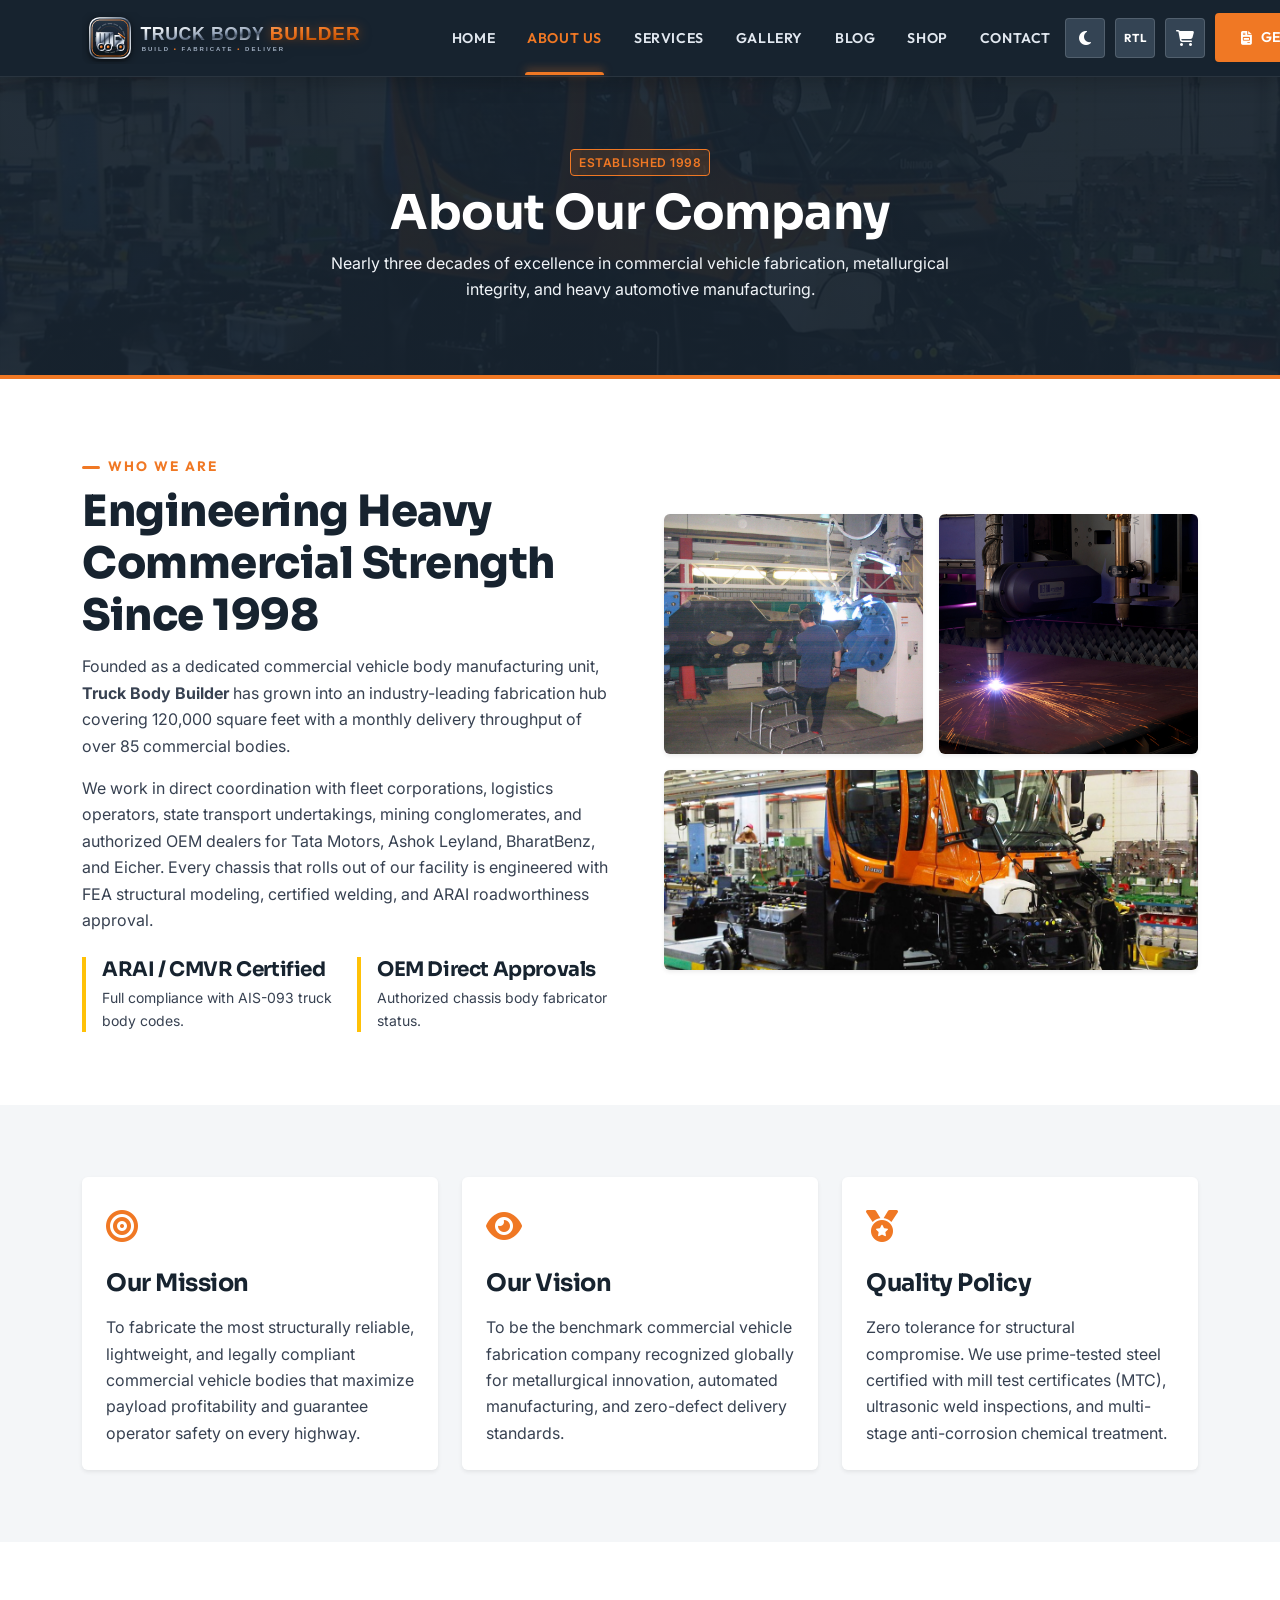
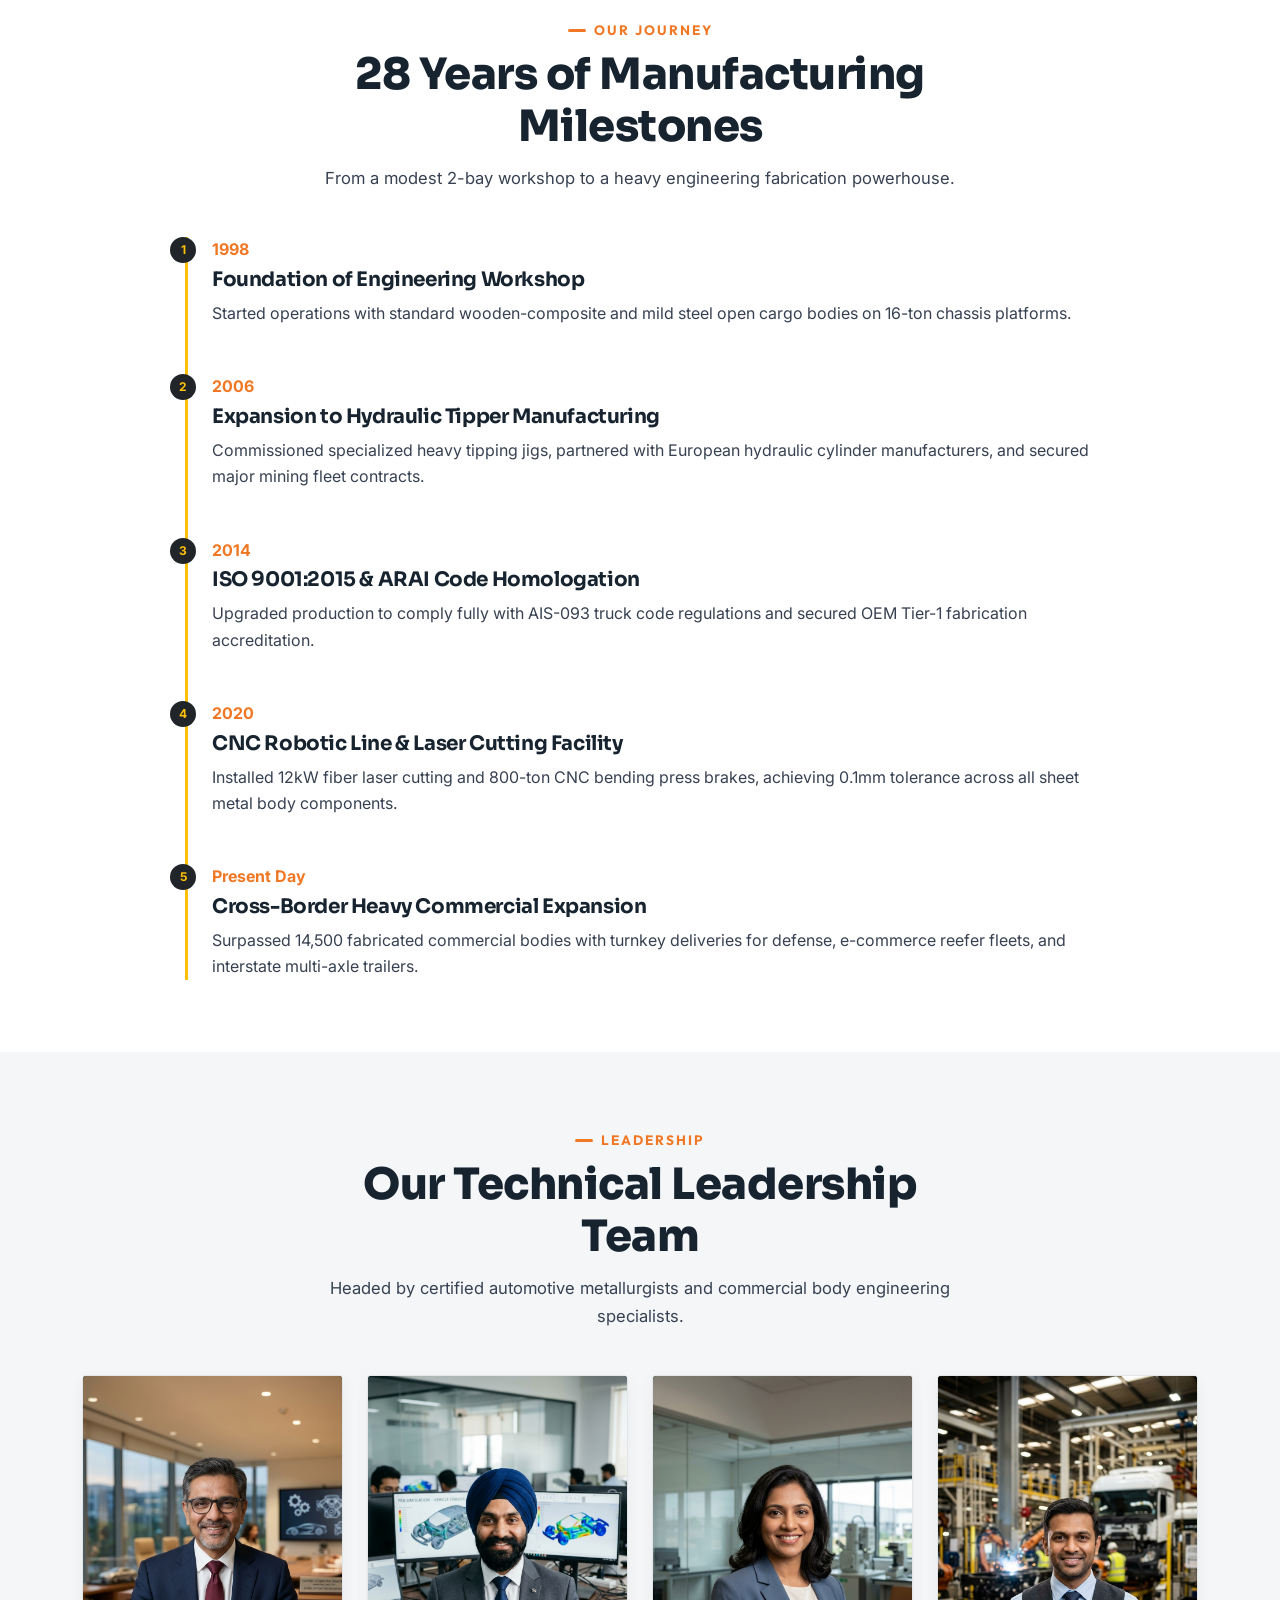
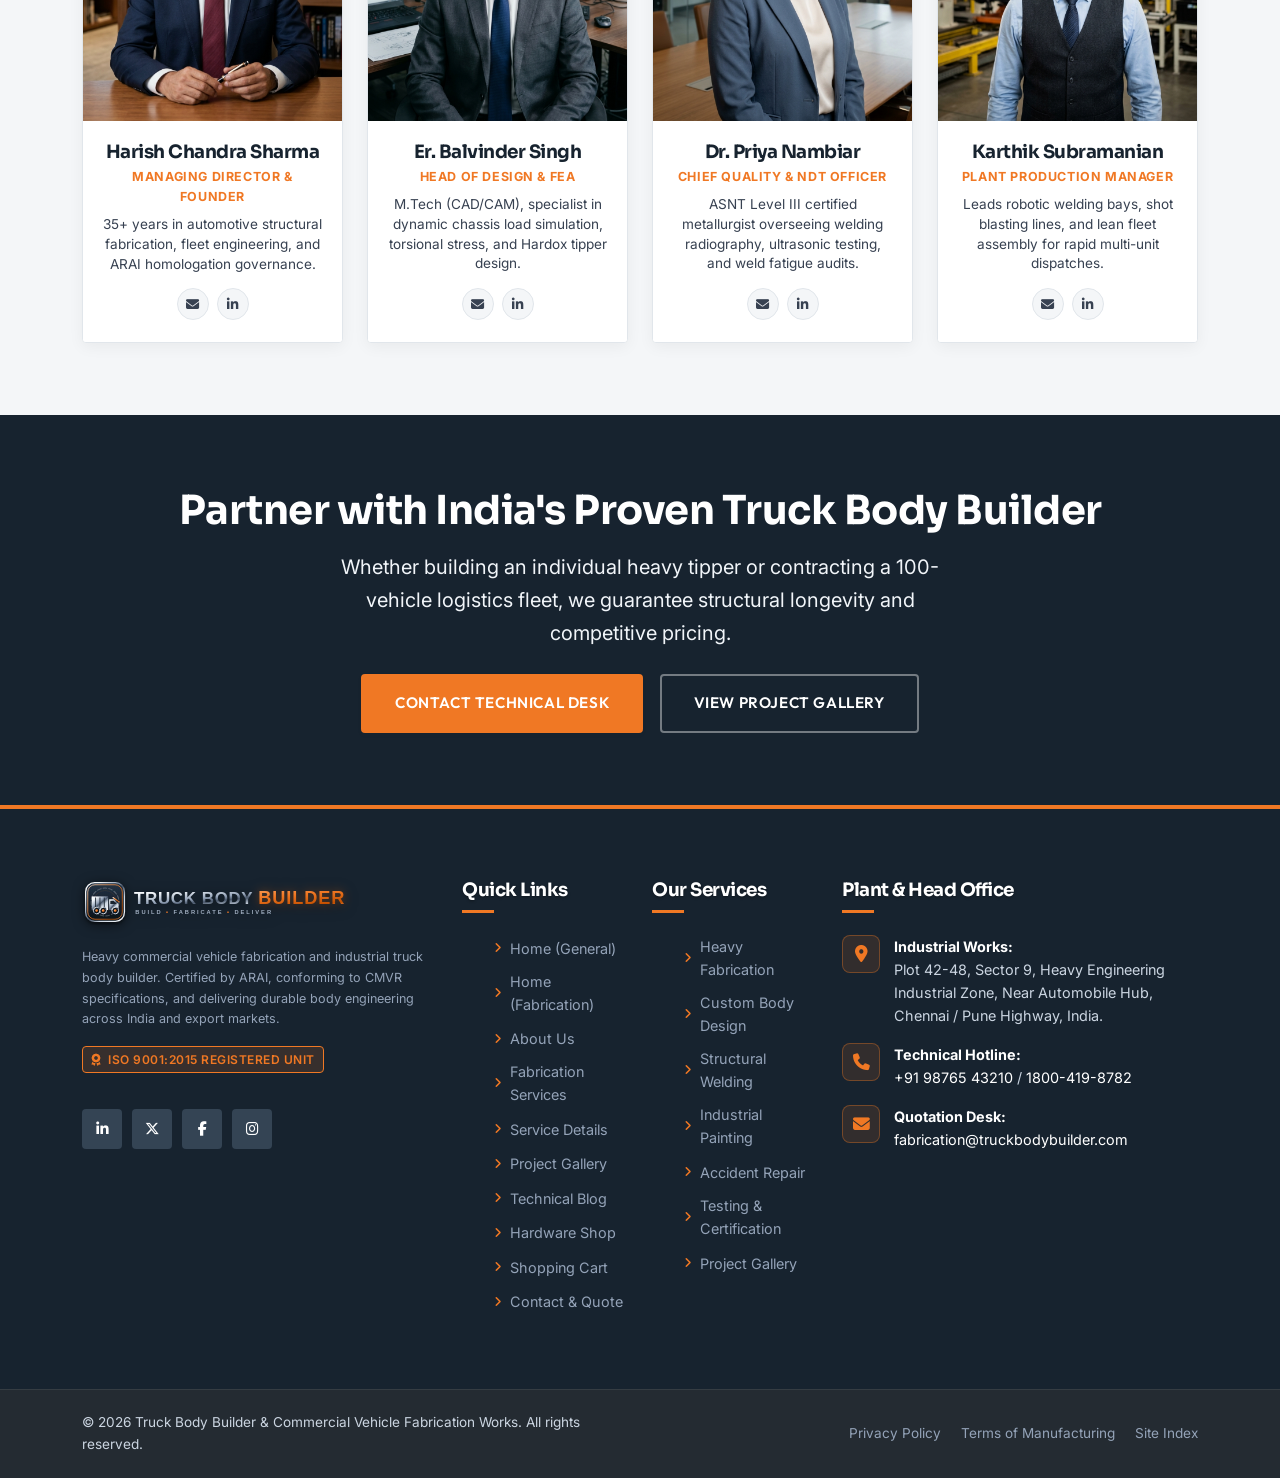
==== about.html @ 276216a2 "Initial commit - Truck Body Builder website" ====
<!DOCTYPE html>
<html lang="en">
<head>
  <meta charset="UTF-8">
  <meta name="viewport" content="width=device-width, initial-scale=1.0">
  <title>About Us | Truck Body Builder & Commercial Vehicle Fabrication Works</title>
  <meta name="description" content="Learn about our 28-year history, engineering team, ISO 9001:2015 certified infrastructure, and commitment to heavy commercial vehicle body manufacturing.">
  
  <link rel="icon" type="image/svg+xml" href="assets/images/logo/favicon.svg">
  <link rel="alternate icon" href="assets/images/logo/logo-compact.svg">

  <link href="https://cdn.jsdelivr.net/npm/bootstrap@5.3.3/dist/css/bootstrap.min.css" rel="stylesheet">
  <link rel="stylesheet" href="https://cdnjs.cloudflare.com/ajax/libs/font-awesome/6.5.1/css/all.min.css">
  
  <link rel="stylesheet" href="assets/css/style.css">
  <link rel="stylesheet" href="assets/css/responsive.css">
  <link rel="stylesheet" href="assets/css/dark-mode.css">
  <link rel="stylesheet" href="assets/css/premium-motion.css">
</head>
<body>

  <!-- Main Navigation Header -->
  <header class="site-header" id="siteHeader">
    <nav class="navbar navbar-expand-lg navbar-dark">
      <div class="container navbar-container">
        <!-- Brand Logo (Left) -->
        <a class="navbar-brand navbar-brand-industrial" href="index.html" aria-label="Truck Body Builder Homepage">
          <div class="brand-logo-wrap">
            <img src="assets/images/logo/logo-main.svg" alt="Truck Body Builder - Commercial Vehicle Fabrication" class="brand-logo-main">
            <div class="brand-logo-sheen"></div>
          </div>
        </a>

        <!-- Mobile Controls (Dark/Light Mode, RTL & Hamburger) -->
        <div class="mobile-nav-controls d-lg-none">
          <button class="header-icon-btn theme-toggle-btn" type="button" title="Toggle Dark/Light Mode" aria-label="Toggle Theme">
            <i class="fas fa-moon"></i>
          </button>
          <button class="header-icon-btn rtl-toggle-btn" type="button" title="Toggle RTL/LTR" aria-label="Toggle RTL">
            <span class="rtl-text">RTL</span>
          </button>
          <!-- Cart Icon with Live Badge (Mobile) -->
          <a href="cart.html" class="header-icon-btn cart-icon-btn position-relative" title="View Shopping Cart" aria-label="Shopping Cart">
            <i class="fas fa-shopping-cart"></i>
            <span class="cart-count-badge badge bg-warning text-dark position-absolute top-0 start-100 translate-middle rounded-pill" style="display: none; font-size: 0.65rem; padding: 0.25em 0.5em;">0</span>
          </a>
          <button class="navbar-toggler" type="button" id="navbarDrawerToggler" aria-label="Toggle navigation drawer" aria-expanded="false" aria-controls="navbarDrawer">
            <span class="navbar-toggler-icon"></span>
          </button>
        </div>

        <!-- Navigation Drawer & Menu (Centered on Desktop, Slide-in Drawer on Mobile) -->
        <div class="navbar-drawer" id="navbarDrawer">
          <!-- Mobile Drawer Header -->
          <div class="drawer-header d-lg-none">
            <div class="drawer-brand">
              <a href="index.html" class="drawer-brand-link text-decoration-none" aria-label="Truck Body Builder Homepage">
                <img src="assets/images/logo/logo-main.svg" alt="Truck Body Builder" class="drawer-logo-img">
              </a>
            </div>
            <button type="button" class="drawer-close-btn" id="navbarDrawerClose" aria-label="Close navigation drawer">
              <i class="fas fa-times"></i>
            </button>
          </div>

          <!-- Centered Navigation Links on Desktop -->
          <ul class="navbar-nav mx-auto">
            <li class="nav-item dropdown">
              <a class="nav-link dropdown-toggle" href="#" role="button" data-bs-toggle="dropdown" aria-expanded="false">
                Home
              </a>
              <ul class="dropdown-menu dropdown-menu-industrial">
                <li><a class="dropdown-item" href="index.html"><i class="fas fa-industry"></i> Home 1</a></li>
                <li><a class="dropdown-item" href="home-2.html"><i class="fas fa-tools"></i> Home 2</a></li>
              </ul>
            </li>
            <li class="nav-item">
              <a class="nav-link active" href="about.html">About Us</a>
            </li>
            <li class="nav-item">
              <a class="nav-link" href="services.html">Services</a>
            </li>
            <li class="nav-item">
              <a class="nav-link" href="gallery.html">Gallery</a>
            </li>
            <li class="nav-item">
              <a class="nav-link" href="blog.html">Blog</a>
            </li>
            <li class="nav-item">
              <a class="nav-link" href="shop.html">Shop</a>
            </li>
<li class="nav-item">
              <a class="nav-link" href="contact.html">Contact</a>
            </li>
          </ul>

          <!-- Desktop & Mobile Header Actions (Right) -->
          <div class="header-actions">
            <!-- Theme & RTL Toggles (Desktop only >=992px) -->
            <button class="header-icon-btn theme-toggle-btn d-none d-lg-inline-flex" type="button" title="Toggle Dark/Light Mode" aria-label="Toggle Theme">
              <i class="fas fa-moon"></i>
            </button>
            <button class="header-icon-btn rtl-toggle-btn d-none d-lg-inline-flex" type="button" title="Toggle RTL/LTR" aria-label="Toggle RTL">
              <span class="rtl-text">RTL</span>
            </button>

            <!-- CTA "Get a Quote" -->
            <!-- Cart Icon with Live Badge (Desktop) -->
            <a href="cart.html" class="header-icon-btn cart-icon-btn position-relative d-none d-lg-inline-flex" title="View Shopping Cart" aria-label="Shopping Cart">
              <i class="fas fa-shopping-cart"></i>
              <span class="cart-count-badge badge bg-warning text-dark position-absolute top-0 start-100 translate-middle rounded-pill" style="display: none; font-size: 0.65rem; padding: 0.25em 0.5em;">0</span>
            </a>
<a href="contact.html" class="btn btn-industrial nav-cta-btn">
              <i class="fas fa-file-invoice"></i> Get a Quote
            </a>
          </div>
        </div>
      </div>
    </nav>
  </header>

  <!-- Mobile Backdrop Overlay (<992px) -->
  <div class="drawer-backdrop" id="drawerBackdrop"></div>

  <main>
    <!-- PAGE BREADCRUMB HERO -->
    <section class="py-5 text-white" style="background: linear-gradient(rgba(23, 35, 47, 0.94), rgba(23, 35, 47, 0.94)), url('assets/images/about/facility-1.jpg') center/cover no-repeat; border-bottom: 4px solid var(--industrial-orange);">
      <div class="container py-4 text-center">
        <span class="badge-certified mb-2 d-inline-block">Established 1998</span>
        <h1 class="display-5 fw-bold text-white mb-2">About Our Company</h1>
        <p class="text-light opacity-90 mx-auto mb-0" style="max-width: 650px;">
          Nearly three decades of excellence in commercial vehicle fabrication, metallurgical integrity, and heavy automotive manufacturing.
        </p>
      </div>
    </section>

    <!-- COMPANY OVERVIEW & STATS -->
    <section class="py-5 bg-white">
      <div class="container py-lg-4">
        <div class="row align-items-center g-5">
          <div class="col-lg-6">
            <div class="section-subtitle">Who We Are</div>
            <h2 class="section-title">Engineering Heavy Commercial Strength Since 1998</h2>
            <p class="text-muted mb-3">
              Founded as a dedicated commercial vehicle body manufacturing unit, <strong>Truck Body Builder</strong> has grown into an industry-leading fabrication hub covering 120,000 square feet with a monthly delivery throughput of over 85 commercial bodies.
            </p>
            <p class="text-muted mb-4">
              We work in direct coordination with fleet corporations, logistics operators, state transport undertakings, mining conglomerates, and authorized OEM dealers for Tata Motors, Ashok Leyland, BharatBenz, and Eicher. Every chassis that rolls out of our facility is engineered with FEA structural modeling, certified welding, and ARAI roadworthiness approval.
            </p>

            <div class="row g-3">
              <div class="col-sm-6">
                <div class="border-start border-4 border-warning ps-3">
                  <h4 class="h5 fw-bold mb-1">ARAI / CMVR Certified</h4>
                  <p class="small text-muted mb-0">Full compliance with AIS-093 truck body codes.</p>
                </div>
              </div>
              <div class="col-sm-6">
                <div class="border-start border-4 border-warning ps-3">
                  <h4 class="h5 fw-bold mb-1">OEM Direct Approvals</h4>
                  <p class="small text-muted mb-0">Authorized chassis body fabricator status.</p>
                </div>
              </div>
            </div>
          </div>

          <div class="col-lg-6">
            <div class="row g-3">
              <div class="col-6">
                <img src="assets/images/about/facility-2.jpg" alt="Heavy Metal Fabrication Assembly Bay" class="rounded w-100 shadow-sm" style="height: 240px; object-fit: cover;" onerror="this.onerror=null; this.src='assets/images/about/facility-1.jpg';">
              </div>
              <div class="col-6">
                <img src="assets/images/about/facility-3.jpg" alt="CNC Laser Cutting and Quality Testing" class="rounded w-100 shadow-sm" style="height: 240px; object-fit: cover;" onerror="this.onerror=null; this.src='assets/images/about/facility-1.jpg';">
              </div>
              <div class="col-12">
                <img src="assets/images/about/facility-1.jpg" alt="Automated Vehicle Body Manufacturing Bay" class="rounded w-100 shadow-sm" style="height: 200px; object-fit: cover;" onerror="this.onerror=null; this.src='assets/images/about/facility-2.jpg';">
              </div>
            </div>
          </div>
        </div>
      </div>
    </section>

    <!-- MISSION, VISION & QUALITY POLICY -->
    <section class="py-5" style="background-color: var(--light-bg);">
      <div class="container py-lg-4">
        <div class="row g-4">
          <div class="col-md-4">
            <div class="card h-100 border-0 p-4 rounded shadow-sm bg-white">
              <div class="text-orange fs-2 mb-3" style="color: var(--industrial-orange);"><i class="fas fa-bullseye"></i></div>
              <h3 class="h4 fw-bold mb-3">Our Mission</h3>
              <p class="text-muted mb-0">
                To fabricate the most structurally reliable, lightweight, and legally compliant commercial vehicle bodies that maximize payload profitability and guarantee operator safety on every highway.
              </p>
            </div>
          </div>
          <div class="col-md-4">
            <div class="card h-100 border-0 p-4 rounded shadow-sm bg-white">
              <div class="text-orange fs-2 mb-3" style="color: var(--industrial-orange);"><i class="fas fa-eye"></i></div>
              <h3 class="h4 fw-bold mb-3">Our Vision</h3>
              <p class="text-muted mb-0">
                To be the benchmark commercial vehicle fabrication company recognized globally for metallurgical innovation, automated manufacturing, and zero-defect delivery standards.
              </p>
            </div>
          </div>
          <div class="col-md-4">
            <div class="card h-100 border-0 p-4 rounded shadow-sm bg-white">
              <div class="text-orange fs-2 mb-3" style="color: var(--industrial-orange);"><i class="fas fa-medal"></i></div>
              <h3 class="h4 fw-bold mb-3">Quality Policy</h3>
              <p class="text-muted mb-0">
                Zero tolerance for structural compromise. We use prime-tested steel certified with mill test certificates (MTC), ultrasonic weld inspections, and multi-stage anti-corrosion chemical treatment.
              </p>
            </div>
          </div>
        </div>
      </div>
    </section>

    <!-- COMPANY HISTORY & MILESTONES -->
    <section class="py-5 bg-white">
      <div class="container py-lg-4">
        <div class="section-header text-center mx-auto" style="max-width: 650px;">
          <div class="section-subtitle">Our Journey</div>
          <h2 class="section-title">28 Years of Manufacturing Milestones</h2>
          <p class="section-desc mx-auto">From a modest 2-bay workshop to a heavy engineering fabrication powerhouse.</p>
        </div>

        <div class="row justify-content-center">
          <div class="col-lg-10">
            <div class="border-start border-3 border-warning ps-4 ms-2 position-relative">
              
              <div class="mb-5 position-relative">
                <span class="badge bg-dark text-warning position-absolute" style="left: -42px; top: 0; width: 26px; height: 26px; border-radius: 50%; display: flex; align-items: center; justify-content: center; font-size: 0.75rem;">1</span>
                <span class="fw-bold text-orange" style="color: var(--industrial-orange);">1998</span>
                <h4 class="h5 fw-bold mt-1">Foundation of Engineering Workshop</h4>
                <p class="text-muted mb-0">Started operations with standard wooden-composite and mild steel open cargo bodies on 16-ton chassis platforms.</p>
              </div>

              <div class="mb-5 position-relative">
                <span class="badge bg-dark text-warning position-absolute" style="left: -42px; top: 0; width: 26px; height: 26px; border-radius: 50%; display: flex; align-items: center; justify-content: center; font-size: 0.75rem;">2</span>
                <span class="fw-bold text-orange" style="color: var(--industrial-orange);">2006</span>
                <h4 class="h5 fw-bold mt-1">Expansion to Hydraulic Tipper Manufacturing</h4>
                <p class="text-muted mb-0">Commissioned specialized heavy tipping jigs, partnered with European hydraulic cylinder manufacturers, and secured major mining fleet contracts.</p>
              </div>

              <div class="mb-5 position-relative">
                <span class="badge bg-dark text-warning position-absolute" style="left: -42px; top: 0; width: 26px; height: 26px; border-radius: 50%; display: flex; align-items: center; justify-content: center; font-size: 0.75rem;">3</span>
                <span class="fw-bold text-orange" style="color: var(--industrial-orange);">2014</span>
                <h4 class="h5 fw-bold mt-1">ISO 9001:2015 & ARAI Code Homologation</h4>
                <p class="text-muted mb-0">Upgraded production to comply fully with AIS-093 truck code regulations and secured OEM Tier-1 fabrication accreditation.</p>
              </div>

              <div class="mb-5 position-relative">
                <span class="badge bg-dark text-warning position-absolute" style="left: -42px; top: 0; width: 26px; height: 26px; border-radius: 50%; display: flex; align-items: center; justify-content: center; font-size: 0.75rem;">4</span>
                <span class="fw-bold text-orange" style="color: var(--industrial-orange);">2020</span>
                <h4 class="h5 fw-bold mt-1">CNC Robotic Line & Laser Cutting Facility</h4>
                <p class="text-muted mb-0">Installed 12kW fiber laser cutting and 800-ton CNC bending press brakes, achieving 0.1mm tolerance across all sheet metal body components.</p>
              </div>

              <div class="position-relative">
                <span class="badge bg-dark text-warning position-absolute" style="left: -42px; top: 0; width: 26px; height: 26px; border-radius: 50%; display: flex; align-items: center; justify-content: center; font-size: 0.75rem;">5</span>
                <span class="fw-bold text-orange" style="color: var(--industrial-orange);">Present Day</span>
                <h4 class="h5 fw-bold mt-1">Cross-Border Heavy Commercial Expansion</h4>
                <p class="text-muted mb-0">Surpassed 14,500 fabricated commercial bodies with turnkey deliveries for defense, e-commerce reefer fleets, and interstate multi-axle trailers.</p>
              </div>

            </div>
          </div>
        </div>
      </div>
    </section>

    <!-- LEADERSHIP & ENGINEERING TEAM -->
    <section class="py-5" style="background-color: var(--light-bg);">
      <div class="container py-lg-4">
        <div class="section-header text-center mx-auto" style="max-width: 650px;">
          <div class="section-subtitle">Leadership</div>
          <h2 class="section-title">Our Technical Leadership Team</h2>
          <p class="section-desc mx-auto">Headed by certified automotive metallurgists and commercial body engineering specialists.</p>
        </div>

        <div class="row g-4">
          <!-- Member 1: Harish Chandra Sharma -->
          <div class="col-sm-6 col-lg-3">
            <div class="team-card">
              <div class="team-thumb-wrapper">
                <img src="assets/images/about/team-1.jpg?v=4" alt="Harish Chandra Sharma - Managing Director" class="team-thumb-img" loading="lazy">
              </div>
              <div class="team-body">
                <h3 class="team-name">Harish Chandra Sharma</h3>
                <span class="team-role">Managing Director &amp; Founder</span>
                <p class="team-bio">35+ years in automotive structural fabrication, fleet engineering, and ARAI homologation governance.</p>
                <div class="team-social">
                  <a href="contact.html" class="team-social-link" title="Contact Harish Sharma" aria-label="Contact"><i class="fas fa-envelope"></i></a>
                  <a href="https://linkedin.com" target="_blank" rel="noopener noreferrer" class="team-social-link" title="LinkedIn Profile" aria-label="LinkedIn"><i class="fab fa-linkedin-in"></i></a>
                </div>
              </div>
            </div>
          </div>

          <!-- Member 2: Er. Balvinder Singh -->
          <div class="col-sm-6 col-lg-3">
            <div class="team-card">
              <div class="team-thumb-wrapper">
                <img src="assets/images/about/team-2.jpg?v=4" alt="Er. Balvinder Singh - Head of Design & FEA" class="team-thumb-img" loading="lazy">
              </div>
              <div class="team-body">
                <h3 class="team-name">Er. Balvinder Singh</h3>
                <span class="team-role">Head of Design &amp; FEA</span>
                <p class="team-bio">M.Tech (CAD/CAM), specialist in dynamic chassis load simulation, torsional stress, and Hardox tipper design.</p>
                <div class="team-social">
                  <a href="contact.html" class="team-social-link" title="Contact Balvinder Singh" aria-label="Contact"><i class="fas fa-envelope"></i></a>
                  <a href="https://linkedin.com" target="_blank" rel="noopener noreferrer" class="team-social-link" title="LinkedIn Profile" aria-label="LinkedIn"><i class="fab fa-linkedin-in"></i></a>
                </div>
              </div>
            </div>
          </div>

          <!-- Member 3: Dr. Priya Nambiar -->
          <div class="col-sm-6 col-lg-3">
            <div class="team-card">
              <div class="team-thumb-wrapper">
                <img src="assets/images/about/team-3.jpg?v=4" alt="Dr. Priya Nambiar - Chief Quality & NDT Officer" class="team-thumb-img" loading="lazy">
              </div>
              <div class="team-body">
                <h3 class="team-name">Dr. Priya Nambiar</h3>
                <span class="team-role">Chief Quality &amp; NDT Officer</span>
                <p class="team-bio">ASNT Level III certified metallurgist overseeing welding radiography, ultrasonic testing, and weld fatigue audits.</p>
                <div class="team-social">
                  <a href="contact.html" class="team-social-link" title="Contact Priya Nambiar" aria-label="Contact"><i class="fas fa-envelope"></i></a>
                  <a href="https://linkedin.com" target="_blank" rel="noopener noreferrer" class="team-social-link" title="LinkedIn Profile" aria-label="LinkedIn"><i class="fab fa-linkedin-in"></i></a>
                </div>
              </div>
            </div>
          </div>

          <!-- Member 4: Karthik Subramanian -->
          <div class="col-sm-6 col-lg-3">
            <div class="team-card">
              <div class="team-thumb-wrapper">
                <img src="assets/images/about/team-4.jpg?v=4" alt="Karthik Subramanian - Plant Production Manager" class="team-thumb-img" loading="lazy">
              </div>
              <div class="team-body">
                <h3 class="team-name">Karthik Subramanian</h3>
                <span class="team-role">Plant Production Manager</span>
                <p class="team-bio">Leads robotic welding bays, shot blasting lines, and lean fleet assembly for rapid multi-unit dispatches.</p>
                <div class="team-social">
                  <a href="contact.html" class="team-social-link" title="Contact Karthik Subramanian" aria-label="Contact"><i class="fas fa-envelope"></i></a>
                  <a href="https://linkedin.com" target="_blank" rel="noopener noreferrer" class="team-social-link" title="LinkedIn Profile" aria-label="LinkedIn"><i class="fab fa-linkedin-in"></i></a>
                </div>
              </div>
            </div>
          </div>
        </div></div>
      </div>
    </section>

    <!-- CALL TO °CTION -->
    <section class="py-5" style="background: var(--primary-steel); color: var(--white);">
      <div class="container py-lg-4 text-center">
        <h2 class="display-6 fw-bold text-white mb-3">Partner with India's Proven Truck Body Builder</h2>
        <p class="lead text-light opacity-90 mx-auto mb-4" style="max-width: 650px;">
          Whether building an individual heavy tipper or contracting a 100-vehicle logistics fleet, we guarantee structural longevity and competitive pricing.
        </p>
        <div class="d-flex justify-content-center gap-3 flex-wrap">
          <a href="contact.html" class="btn btn-industrial btn-lg">Contact Technical Desk</a>
          <a href="gallery.html" class="btn btn-outline-light-industrial btn-lg">View Project Gallery</a>
        </div>
      </div>
    </section>
  </main>

  <!-- INDUSTRIAL FOOTER -->
  <footer class="site-footer">
    <div class="container">
      <div class="row g-4">
        <div class="col-lg-4 col-md-6 footer-widget">
          <a href="index.html" class="footer-brand d-inline-block mb-3 text-decoration-none" title="Truck Body Builder - Back to Home">
            <div class="footer-logo-wrap">
              <img src="assets/images/logo/logo-main.svg" alt="Truck Body Builder - Heavy Commercial Vehicle Fabrication" class="footer-logo-img">
            </div>
          </a>
          <p class="text-muted small mb-3">
            Heavy commercial vehicle fabrication and industrial truck body builder. Certified by ARAI, conforming to CMVR specifications, and delivering durable body engineering across India and export markets.
          </p>
          <div class="badge-certified d-inline-block mb-3">
            <i class="fas fa-award me-1"></i> ISO 9001:2015 Registered Unit
          </div>
          <div class="social-links">
            <a href="https://linkedin.com" target="_blank" rel="noopener noreferrer" class="social-icon-btn" aria-label="LinkedIn"><i class="fab fa-linkedin-in"></i></a>
            <a href="https://twitter.com" target="_blank" rel="noopener noreferrer" class="social-icon-btn" aria-label="Twitter X"><i class="fab fa-x-twitter"></i></a>
            <a href="https://facebook.com" target="_blank" rel="noopener noreferrer" class="social-icon-btn" aria-label="Facebook"><i class="fab fa-facebook-f"></i></a>
            <a href="https://instagram.com" target="_blank" rel="noopener noreferrer" class="social-icon-btn" aria-label="Instagram"><i class="fab fa-instagram"></i></a>
          </div>
        </div>

        <!-- Col 2: Quick Links -->
        <div class="col-lg-2 col-md-6 footer-widget">
          <h5 class="text-white">Quick Links</h5>
          <ul class="footer-links">
            <li><a href="index.html"><i class="fas fa-angle-right"></i> Home (General)</a></li>
            <li><a href="home-2.html"><i class="fas fa-angle-right"></i> Home (Fabrication)</a></li>
            <li><a href="about.html"><i class="fas fa-angle-right"></i> About Us</a></li>
            <li><a href="services.html"><i class="fas fa-angle-right"></i> Fabrication Services</a></li>
            <li><a href="service-details.html"><i class="fas fa-angle-right"></i> Service Details</a></li>
            <li><a href="gallery.html"><i class="fas fa-angle-right"></i> Project Gallery</a></li>
            <li><a href="blog.html"><i class="fas fa-angle-right"></i> Technical Blog</a></li>
            <li><a href="shop.html"><i class="fas fa-angle-right"></i> Hardware Shop</a></li>
            <li><a href="cart.html"><i class="fas fa-angle-right"></i> Shopping Cart</a></li>
            <li><a href="contact.html"><i class="fas fa-angle-right"></i> Contact & Quote</a></li>
          </ul>
        </div>

        <!-- Col 3: Services & Capabilities -->
        <div class="col-lg-2 col-md-6 footer-widget">
          <h5 class="text-white">Our Services</h5>
          <ul class="footer-links">
            <li><a href="services.html"><i class="fas fa-angle-right"></i> Heavy Fabrication</a></li>
            <li><a href="services.html"><i class="fas fa-angle-right"></i> Custom Body Design</a></li>
            <li><a href="services.html"><i class="fas fa-angle-right"></i> Structural Welding</a></li>
            <li><a href="services.html"><i class="fas fa-angle-right"></i> Industrial Painting</a></li>
            <li><a href="services.html"><i class="fas fa-angle-right"></i> Accident Repair</a></li>
            <li><a href="service-details.html"><i class="fas fa-angle-right"></i> Testing & Certification</a></li>
            <li><a href="gallery.html"><i class="fas fa-angle-right"></i> Project Gallery</a></li>
          </ul>
        </div>

        <div class="col-lg-4 col-md-6 footer-widget">
          <h5 class="text-white">Plant & Head Office</h5>
          <div class="footer-contact-item">
            <a href="contact.html" class="footer-contact-icon text-decoration-none" title="View Plant & Head Office Location"><i class="fas fa-map-marker-alt"></i></a>
            <div>
              <strong>Industrial Works:</strong><br>
              Plot 42-48, Sector 9, Heavy Engineering Industrial Zone, Near Automobile Hub, Chennai / Pune Highway, India.
            </div>
          </div>
          <div class="footer-contact-item">
            <a href="tel:+919876543210" class="footer-contact-icon text-decoration-none" title="Call Technical Hotline"><i class="fas fa-phone"></i></a>
            <div>
              <strong>Technical Hotline:</strong><br>
              <a href="tel:+919876543210" class="text-white">+91 98765 43210</a> / <a href="tel:18004198782" class="text-white">1800-419-8782</a>
            </div>
          </div>
          <div class="footer-contact-item">
            <a href="mailto:fabrication@truckbodybuilder.com" class="footer-contact-icon text-decoration-none" title="Email Quotation Desk"><i class="fas fa-envelope"></i></a>
            <div>
              <strong>Quotation Desk:</strong><br>
              <a href="mailto:fabrication@truckbodybuilder.com" class="text-white">fabrication@truckbodybuilder.com</a>
            </div>
          </div>
        </div>
      </div>
    </div>

    <div class="footer-bottom">
      <div class="container">
        <div class="row align-items-center">
          <div class="col-md-6 text-center text-md-start mb-2 mb-md-0">
            &copy; 2026 Truck Body Builder & Commercial Vehicle Fabrication Works. All rights reserved.
          </div>
          <div class="col-md-6 text-center text-md-end">
            <div class="footer-bottom-links">
              <a href="about.html">Privacy Policy</a>
              <a href="services.html">Terms of Manufacturing</a>
              <a href="services.html">Site Index</a>
            </div>
          </div>
        </div>
      </div>
    </div>
  </footer>

  <button id="backToTopBtn" class="back-to-top" title="Back to top" aria-label="Back to top">
    <i class="fas fa-chevron-up"></i>
  </button>

  <script src="https://cdn.jsdelivr.net/npm/bootstrap@5.3.3/dist/js/bootstrap.bundle.min.js"></script>
  <script src="assets/js/theme.js"></script>
  <script src="assets/js/cart.js"></script>
  <script src="assets/js/gallery.js"></script>
  <script src="assets/js/main.js"></script>
  <script src="assets/js/premium-motion.js" defer></script>
</body>
</html>
---- assets/css/style.css ----
/* ==========================================================================
   PROJECT 69: TRUCK BODY BUILDER & COMMERCIAL VEHICLE FABRICATION
   Main Stylesheet - Industrial Premium Design System
   ========================================================================== */

@import url('https://fonts.googleapis.com/css2?family=Space+Grotesk:wght@500;600;700;800&family=Outfit:wght@400;500;600;700;800;900&family=Montserrat:ital,wght@0,400;0,500;0,600;0,700;0,800;0,900;1,400;1,700&family=Inter:wght@300;400;500;600;700&display=swap');

:root {
  /* Primary Industrial Color Palette */
  --primary-steel: #17232F;
  --industrial-orange: #F07824;
  --industrial-orange-hover: #d96515;
  --secondary-steel-blue: #344454;
  --light-bg: #F4F6F8;
  --white: #FFFFFF;
  --charcoal: #242B32;
  --body-text: #4B5563;
  --border-color: #E1E6EB;
  
  /* Additional UI Tokens */
  --card-bg: #FFFFFF;
  --card-hover-border: #F07824;
  --muted-text: #6B7280;
  --dark-surface: #101922;
  --steel-gradient: linear-gradient(135deg, #17232F 0%, #243547 100%);
  --industrial-gradient: linear-gradient(135deg, #F07824 0%, #FF9040 100%);
  --shadow-sm: 0 2px 4px rgba(23, 35, 47, 0.05);
  --shadow-md: 0 4px 14px rgba(23, 35, 47, 0.08);
  --shadow-lg: 0 10px 25px rgba(23, 35, 47, 0.12);
  --shadow-orange: 0 6px 20px rgba(240, 120, 36, 0.35);
  --transition-fast: 0.2s ease;
  --transition-normal: 0.3s ease;
  --transition-slow: 0.5s ease;
  --radius-sm: 4px;
  --radius-md: 8px;
  --radius-lg: 12px;
  
  /* Typography */
  --font-display: 'Space Grotesk', 'Outfit', 'Montserrat', -apple-system, sans-serif;
  --font-heading: 'Outfit', 'Montserrat', -apple-system, BlinkMacSystemFont, "Segoe UI", Roboto, sans-serif;
  --font-body: 'Inter', -apple-system, BlinkMacSystemFont, "Segoe UI", Roboto, sans-serif;
}

/* Base Resets & Layout */
* {
  box-sizing: border-box;
  margin: 0;
  padding: 0;
}

html {
  scroll-behavior: smooth;
  font-size: 16px;
}

body {
  font-family: var(--font-body);
  color: var(--body-text);
  background-color: var(--light-bg);
  line-height: 1.6;
  overflow-x: hidden;
  min-height: 100vh;
  display: flex;
  flex-direction: column;
  transition: background-color var(--transition-normal), color var(--transition-normal);
}

main {
  flex: 1 0 auto;
}

h1, h2, h3, h4, h5, h6,
.h1, .h2, .h3, .h4, .h5, .h6 {
  font-family: var(--font-heading);
  color: var(--primary-steel);
  font-weight: 700;
  line-height: 1.25;
  letter-spacing: -0.02em;
}

p {
  margin-bottom: 1rem;
}

a {
  color: var(--industrial-orange);
  text-decoration: none;
  transition: color var(--transition-fast);
}

a:hover {
  color: var(--industrial-orange-hover);
}

img {
  max-width: 100%;
  height: auto;
  display: block;
}

ul {
  list-style: none;
}

/* ==========================================================================
   Header & Navigation
   ========================================================================== */

/* Certifications & Badges */
.badge-certified {
  background: rgba(240, 120, 36, 0.15);
  color: var(--industrial-orange);
  border: 1px solid var(--industrial-orange);
  padding: 3px 8px;
  font-size: 0.75rem;
  font-weight: 600;
  border-radius: var(--radius-sm);
  letter-spacing: 0.5px;
  text-transform: uppercase;
}

/* ==========================================================================
   Header & Responsive Navbar
   ========================================================================== */
.site-header {
  position: sticky;
  top: 0;
  z-index: 1040;
  background-color: var(--primary-steel);
  box-shadow: 0 4px 20px rgba(0, 0, 0, 0.22);
  transition: background-color var(--transition-normal), box-shadow var(--transition-normal);
  border-bottom: 1px solid rgba(255, 255, 255, 0.08);
}

.site-header .navbar {
  min-height: 76px;
  padding: 0;
}

.navbar-container {
  display: flex;
  align-items: center;
  justify-content: space-between;
  width: 100%;
}

/* ==========================================================================
   Brand Logo & Animated Industrial Emblem
   ========================================================================== */
.navbar-brand-industrial {
  display: inline-flex;
  align-items: center;
  gap: 14px;
  color: var(--white);
  font-family: var(--font-heading);
  text-decoration: none;
  flex-shrink: 0;
  padding: 8px 0;
  margin-right: 2rem;
  transition: transform var(--transition-fast);
  position: relative;
}

.navbar-brand-industrial:hover {
  color: var(--white);
  transform: translateY(-1px);
}

/* Premium Industrial Logo Emblem Badge with Dynamic High-Tech Lighting */
.brand-icon-wrapper {
  position: relative;
  width: 48px;
  height: 48px;
  background: linear-gradient(135deg, #FF7A1A 0%, #EA580C 45%, #C2410C 80%, #9A3412 100%);
  display: flex;
  flex-direction: column;
  align-items: center;
  justify-content: center;
  border-radius: 12px;
  color: var(--white);
  font-size: 1.38rem;
  border: 1.5px solid rgba(255, 255, 255, 0.4);
  box-shadow: 
    0 4px 18px rgba(234, 88, 12, 0.45),
    0 1px 3px rgba(0, 0, 0, 0.4),
    inset 0 1.5px 2px rgba(255, 255, 255, 0.75),
    inset 0 -2px 5px rgba(0, 0, 0, 0.45);
  flex-shrink: 0;
  overflow: hidden;
  transition: transform 0.35s cubic-bezier(0.175, 0.885, 0.32, 1.275), box-shadow 0.35s ease;
  z-index: 1;
}

/* Ambient Pulsing Aura Glow behind Emblem */
.brand-icon-wrapper::before {
  content: '';
  position: absolute;
  inset: -3px;
  border-radius: 14px;
  background: linear-gradient(135deg, rgba(255, 122, 26, 0.8), rgba(255, 180, 110, 0.4), rgba(234, 88, 12, 0.8));
  z-index: -1;
  opacity: 0.65;
  filter: blur(7px);
  animation: brandAuraPulse 2.8s ease-in-out infinite alternate;
  pointer-events: none;
}

/* Moving Specular Metallic Chrome Sheen across Logo */
.brand-icon-wrapper::after {
  content: '';
  position: absolute;
  top: -100%;
  left: -100%;
  width: 60%;
  height: 300%;
  background: linear-gradient(
    90deg,
    rgba(255, 255, 255, 0) 0%,
    rgba(255, 255, 255, 0.15) 30%,
    rgba(255, 255, 255, 0.85) 50%,
    rgba(255, 255, 255, 0.15) 70%,
    rgba(255, 255, 255, 0) 100%
  );
  transform: rotate(30deg);
  animation: brandSheen 3.4s cubic-bezier(0.25, 1, 0.5, 1) infinite;
  pointer-events: none;
  z-index: 3;
}

/* Dynamic Highway Cruising Motion on Truck Icon */
.brand-icon-wrapper i {
  position: relative;
  z-index: 2;
  display: inline-block;
  color: #FFFFFF;
  margin-top: -3px;
  transform-origin: bottom center;
  animation: truckHighwayCruise 2s cubic-bezier(0.45, 0.05, 0.55, 0.95) infinite;
  filter: drop-shadow(0 2px 4px rgba(0, 0, 0, 0.45));
  will-change: transform;
}

/* Highway Road Track with Streaming Dashes under the truck */
.brand-road-track {
  position: absolute;
  bottom: 5px;
  left: 14%;
  right: 14%;
  height: 3px;
  background: rgba(15, 23, 42, 0.5);
  border-radius: 2px;
  overflow: hidden;
  box-shadow: inset 0 1px 2px rgba(0, 0, 0, 0.5);
  border-top: 1px solid rgba(255, 255, 255, 0.3);
  transition: opacity 0.3s ease;
}

/* Streaming Road Lane Dashes */
.brand-road-track::after {
  content: '';
  position: absolute;
  top: 0;
  left: 0;
  width: 200%;
  height: 100%;
  background: repeating-linear-gradient(
    90deg,
    #FFFFFF 0px,
    #FFFFFF 5px,
    transparent 5px,
    transparent 11px
  );
  animation: roadLaneSpeed 0.65s linear infinite;
  will-change: transform;
}

/* Aerodynamic Speed Streak trailing behind Truck */
.brand-road-track::before {
  content: '';
  position: absolute;
  top: -4px;
  left: 0;
  width: 14px;
  height: 2px;
  background: linear-gradient(90deg, rgba(255, 255, 255, 0.85), transparent);
  border-radius: 1px;
  animation: aerodynamicStreak 0.8s ease-out infinite;
  z-index: 1;
}

/* Small Variant for Drawer & Footer */
.brand-icon-wrapper.sm {
  width: 38px;
  height: 38px;
  font-size: 1.15rem;
  border-radius: 9px;
}

.brand-icon-wrapper.sm .brand-road-track {
  bottom: 4px;
  left: 12%;
  right: 12%;
  height: 2.5px;
}

.brand-icon-wrapper.sm i {
  margin-top: -2px;
}

/* Interactive Hover Reactions on Brand Logo */
.navbar-brand-industrial:hover .brand-icon-wrapper {
  transform: translateY(-2px) scale(1.06);
  box-shadow: 
    0 8px 26px rgba(240, 120, 36, 0.68),
    inset 0 1.5px 2px rgba(255, 255, 255, 0.9),
    inset 0 -2px 5px rgba(0, 0, 0, 0.5);
}

.navbar-brand-industrial:hover .brand-icon-wrapper i {
  animation: truckTurboBoost 0.8s ease-in-out infinite;
  filter: drop-shadow(-3px 1px 4px rgba(255, 255, 255, 0.5)) drop-shadow(0 3px 6px rgba(0, 0, 0, 0.55));
}

.navbar-brand-industrial:hover .brand-road-track::after {
  animation-duration: 0.35s; /* Turbo road speed */
}

[dir="rtl"] .navbar-brand-industrial:hover .brand-icon-wrapper i {
  animation: truckTurboBoostRTL 0.8s ease-in-out infinite;
}

/* Brand Text Group & Shimmering Typography */
.brand-text-group {
  display: flex;
  flex-direction: column;
}

.brand-text-title {
  font-family: var(--font-heading);
  font-weight: 800;
  font-size: 1.32rem;
  line-height: 1.1;
  color: var(--white);
  letter-spacing: -0.2px;
  text-transform: uppercase;
  display: flex;
  align-items: baseline;
  gap: 5px;
  transition: letter-spacing 0.3s ease;
}

.brand-word-strong {
  color: #FFFFFF;
  font-weight: 800;
  text-shadow: 0 2px 5px rgba(0, 0, 0, 0.45);
  transition: color 0.3s ease;
}

.brand-word-accent {
  background: linear-gradient(
    90deg,
    #F07824 0%,
    #FFA866 25%,
    #FFFFFF 50%,
    #FF8A24 75%,
    #F07824 100%
  );
  background-size: 250% 100%;
  -webkit-background-clip: text;
  -webkit-text-fill-color: transparent;
  font-weight: 900;
  animation: textShimmerMove 3.6s linear infinite;
  filter: drop-shadow(0 2px 8px rgba(240, 120, 36, 0.45));
  display: inline-block;
}

.navbar-brand-industrial:hover .brand-text-title {
  letter-spacing: 0.25px;
}

.navbar-brand-industrial:hover .brand-word-strong {
  color: #F8FAFC;
  text-shadow: 0 2px 10px rgba(255, 255, 255, 0.45);
}

.brand-text-sub {
  display: flex;
  align-items: center;
  gap: 6px;
  font-size: 0.62rem;
  font-weight: 700;
  color: #B8C4CE;
  letter-spacing: 1.6px;
  margin-top: 3px;
  text-transform: uppercase;
  transition: color 0.3s ease;
}

.navbar-brand-industrial:hover .brand-text-sub {
  color: var(--industrial-orange);
}

/* Live Status Pulse Radar Beacon */
.brand-pulse-dot {
  display: inline-block;
  width: 7px;
  height: 7px;
  border-radius: 50%;
  background-color: var(--industrial-orange);
  box-shadow: 0 0 0 0 rgba(240, 120, 36, 0.85);
  animation: liveSignalPulse 1.8s ease-out infinite;
  flex-shrink: 0;
}

/* ==========================================================================
   Logo Moving & Lighting Animation Keyframes
   ========================================================================== */
@keyframes brandSheen {
  0% {
    left: -100%;
    opacity: 0;
  }
  15% {
    opacity: 1;
  }
  42%, 100% {
    left: 160%;
    opacity: 0;
  }
}

@keyframes brandAuraPulse {
  0% {
    opacity: 0.45;
    filter: blur(5px);
    transform: scale(0.96);
  }
  100% {
    opacity: 0.8;
    filter: blur(9px);
    transform: scale(1.05);
  }
}

/* Realistic Highway Driving & Suspension Motion */
@keyframes truckHighwayCruise {
  0% {
    transform: translate3d(0, 0, 0) rotate(0deg);
  }
  20% {
    transform: translate3d(2px, -2px, 0) rotate(-1.5deg); /* torque climb, cab rises */
  }
  40% {
    transform: translate3d(3.5px, 0.5px, 0) rotate(0.8deg); /* cruising glide, cab settles */
  }
  60% {
    transform: translate3d(2px, -1px, 0) rotate(-0.5deg); /* highway road vibration */
  }
  80% {
    transform: translate3d(-0.5px, 1.2px, 0) rotate(1deg); /* expansion joint compression */
  }
  100% {
    transform: translate3d(0, 0, 0) rotate(0deg);
  }
}

/* Turbo Acceleration on Hover */
@keyframes truckTurboBoost {
  0%, 100% {
    transform: translate3d(4px, -1.8px, 0) rotate(-2deg) scale(1.1);
  }
  50% {
    transform: translate3d(5.5px, 0.5px, 0) rotate(0.6deg) scale(1.12);
  }
}

@keyframes truckTurboBoostRTL {
  0%, 100% {
    transform: translate3d(-4px, -1.8px, 0) rotate(2deg) scale(1.1);
  }
  50% {
    transform: translate3d(-5.5px, 0.5px, 0) rotate(-0.6deg) scale(1.12);
  }
}

/* Streaming Highway Lane Dashes */
@keyframes roadLaneSpeed {
  0% {
    transform: translate3d(0, 0, 0);
  }
  100% {
    transform: translate3d(-50%, 0, 0);
  }
}

/* Aerodynamic Speed Streak behind Truck */
@keyframes aerodynamicStreak {
  0% {
    transform: translate3d(16px, 0, 0) scaleX(0.3);
    opacity: 0;
  }
  45% {
    transform: translate3d(6px, 0, 0) scaleX(1);
    opacity: 0.85;
  }
  100% {
    transform: translate3d(-6px, 0, 0) scaleX(0.2);
    opacity: 0;
  }
}

/* Fluid Chrome Gradient Flow on "BUILDER" */
@keyframes textShimmerMove {
  0% {
    background-position: 0% center;
  }
  100% {
    background-position: 250% center;
  }
}

/* Radar Pulse Beacon */
@keyframes liveSignalPulse {
  0% {
    transform: scale(0.9);
    box-shadow: 0 0 0 0 rgba(240, 120, 36, 0.85);
  }
  70% {
    transform: scale(1.1);
    box-shadow: 0 0 0 7px rgba(240, 120, 36, 0);
  }
  100% {
    transform: scale(0.9);
    box-shadow: 0 0 0 0 rgba(240, 120, 36, 0);
  }
}

/* Reduced Motion Preference for Accessibility */
@media (prefers-reduced-motion: reduce) {
  .brand-icon-wrapper::before,
  .brand-icon-wrapper::after,
  .brand-icon-wrapper i,
  .brand-road-track::before,
  .brand-road-track::after,
  .brand-word-accent,
  .brand-pulse-dot {
    animation: none !important;
  }
}

/* Desktop Navigation Layout (>= 992px) */
@media (min-width: 992px) {
  .navbar-drawer {
    display: flex !important;
    align-items: center;
    justify-content: space-between;
    flex: 1;
    min-width: 0;
  }

  .navbar-drawer .navbar-nav {
    display: flex;
    flex-direction: row;
    align-items: center;
    justify-content: center;
    gap: 4px;
    margin: 0 auto !important;
    padding: 0;
    list-style: none;
  }

  .navbar-dark .navbar-nav .nav-link {
    color: #E2E8F0;
    font-family: var(--font-heading);
    font-weight: 600;
    font-size: 0.88rem;
    padding: 26px 14px;
    text-transform: uppercase;
    letter-spacing: 0.6px;
    transition: color var(--transition-fast), background-color var(--transition-fast);
    position: relative;
    display: inline-flex;
    align-items: center;
    gap: 6px;
    white-space: nowrap;
    text-decoration: none;
  }

  .navbar-dark .navbar-nav .nav-link:hover,
  .navbar-dark .navbar-nav .nav-link.active {
    color: var(--industrial-orange);
  }

  /* Active bottom indicator bar on Desktop */
  .navbar-dark .navbar-nav .nav-link.active::after {
    content: '';
    position: absolute;
    bottom: 0;
    left: 12px;
    right: 12px;
    height: 3px;
    background-color: var(--industrial-orange);
    border-radius: 3px 3px 0 0;
    box-shadow: 0 -2px 8px rgba(240, 120, 36, 0.6);
  }

  /* Desktop Dropdown on Hover & Focus */
  .navbar-nav .nav-item.dropdown {
    position: relative;
  }

  .navbar-nav .nav-item.dropdown:hover .dropdown-menu-industrial,
  .navbar-nav .nav-item.dropdown:focus-within .dropdown-menu-industrial {
    display: block;
    opacity: 1;
    visibility: visible;
    transform: translateY(0);
    pointer-events: auto;
  }

  .dropdown-menu-industrial {
    display: block;
    opacity: 0;
    visibility: hidden;
    transform: translateY(10px);
    transition: opacity 0.22s ease, transform 0.22s ease, visibility 0.22s;
    pointer-events: none;
    position: absolute;
    top: 100%;
    left: 0;
    min-width: 250px;
    background-color: var(--primary-steel);
    border: 1px solid var(--secondary-steel-blue);
    border-top: 3px solid var(--industrial-orange);
    border-radius: 0 0 var(--radius-sm) var(--radius-sm);
    box-shadow: 0 12px 30px rgba(0, 0, 0, 0.35);
    padding: 8px 0;
    margin-top: 0;
    z-index: 1050;
  }

  .dropdown-menu-industrial .dropdown-item {
    color: #D1D5DB;
    font-family: var(--font-heading);
    font-size: 0.85rem;
    font-weight: 500;
    padding: 11px 20px;
    display: flex;
    align-items: center;
    gap: 10px;
    transition: all var(--transition-fast);
    text-decoration: none;
    background: transparent;
    border: none;
    width: 100%;
  }

  .dropdown-menu-industrial .dropdown-item i {
    color: var(--industrial-orange);
    font-size: 0.8rem;
    width: 16px;
    text-align: center;
  }

  .dropdown-menu-industrial .dropdown-item:hover,
  .dropdown-menu-industrial .dropdown-item.active {
    background-color: var(--secondary-steel-blue);
    color: var(--white);
    padding-left: 24px;
  }
}

/* Header Actions (Right) */
.header-actions {
  display: flex;
  align-items: center;
  gap: 10px;
  flex-shrink: 0;
}

.nav-cta-btn {
  padding: 11px 22px;
  font-size: 0.84rem;
  font-weight: 700;
  letter-spacing: 0.6px;
  white-space: nowrap;
}

/* Theme & RTL Icon Buttons */
.header-icon-btn {
  width: 40px;
  height: 40px;
  border-radius: var(--radius-sm);
  background-color: var(--secondary-steel-blue);
  color: var(--white);
  display: inline-flex;
  align-items: center;
  justify-content: center;
  border: 1px solid rgba(255, 255, 255, 0.15);
  position: relative;
  cursor: pointer;
  transition: all var(--transition-fast);
  padding: 0;
  line-height: 1;
  text-decoration: none;
}

.header-icon-btn:hover {
  background-color: var(--industrial-orange);
  border-color: var(--industrial-orange);
  color: var(--white);
  transform: translateY(-2px);
  box-shadow: 0 4px 10px rgba(240, 120, 36, 0.35);
}

.header-icon-btn:focus-visible {
  outline: 2px solid var(--industrial-orange);
  outline-offset: 2px;
}

.header-icon-btn .rtl-text {
  font-size: 0.72rem;
  font-weight: 700;
  font-family: var(--font-heading);
  letter-spacing: 0.5px;
}

/* Cart Icon Button & Live Counter Badge */
.cart-icon-btn.active {
  background-color: var(--industrial-orange);
  border-color: var(--industrial-orange);
  color: var(--white);
}

.cart-count-badge {
  font-family: var(--font-heading);
  font-weight: 800;
  font-size: 0.65rem !important;
  background-color: var(--industrial-orange) !important;
  color: #FFFFFF !important;
  border: 2px solid var(--primary-steel);
  box-shadow: 0 2px 6px rgba(0, 0, 0, 0.4);
  padding: 0.22em 0.52em !important;
  line-height: 1;
  animation: badgePop 0.35s cubic-bezier(0.175, 0.885, 0.32, 1.275);
}

@keyframes badgePop {
  0% { transform: translate(-50%, -50%) scale(0.5); }
  50% { transform: translate(-50%, -50%) scale(1.25); }
  100% { transform: translate(-50%, -50%) scale(1); }
}

/* Mobile Quick Controls Bar (<992px) */
.mobile-nav-controls {
  display: flex;
  align-items: center;
  gap: 8px;
}

.navbar-toggler {
  border: 1px solid rgba(255, 255, 255, 0.2);
  padding: 8px 10px;
  border-radius: var(--radius-sm);
  background: var(--secondary-steel-blue);
  color: var(--white);
  line-height: 1;
  cursor: pointer;
  transition: all var(--transition-fast);
}

.navbar-toggler:hover {
  background: var(--industrial-orange);
  border-color: var(--industrial-orange);
}

.navbar-toggler:focus {
  outline: none;
  box-shadow: 0 0 0 2px var(--industrial-orange);
}

.navbar-toggler-icon {
  width: 22px;
  height: 22px;
  background-image: url("data:image/svg+xml,%3csvg xmlns='http://www.w3.org/2000/svg' viewBox='0 0 30 30'%3e%3cpath stroke='rgba%28255, 255, 255, 0.9%29' stroke-linecap='round' stroke-miterlimit='10' stroke-width='2.5' d='M4 7h22M4 15h22M4 23h22'/%3e%3c/svg%3e");
}

.nav-chevron {
  font-size: 0.72rem;
  margin-left: 4px;
  transition: transform 0.25s ease;
}

.cart-count-badge {
  position: absolute;
  top: -5px;
  right: -5px;
  background-color: var(--industrial-orange);
  color: var(--white);
  font-size: 0.7rem;
  font-weight: 700;
  height: 18px;
  min-width: 18px;
  line-height: 18px;
  border-radius: 9px;
  text-align: center;
  padding: 0 4px;
  box-shadow: 0 2px 5px rgba(0, 0, 0, 0.3);
}

/* ==========================================================================
   Buttons & UI Elements
   ========================================================================== */

.btn {
  font-family: var(--font-heading);
  font-weight: 600;
  font-size: 0.88rem;
  text-transform: uppercase;
  letter-spacing: 0.6px;
  padding: 12px 24px;
  border-radius: var(--radius-sm);
  transition: all var(--transition-normal);
  display: inline-flex;
  align-items: center;
  justify-content: center;
  gap: 8px;
}

.btn-industrial {
  background-color: var(--industrial-orange);
  border: 2px solid var(--industrial-orange);
  color: var(--white);
  box-shadow: var(--shadow-sm);
}

.btn-industrial:hover,
.btn-industrial:focus {
  background-color: var(--industrial-orange-hover);
  border-color: var(--industrial-orange-hover);
  color: var(--white);
  transform: translateY(-2px);
  box-shadow: var(--shadow-orange);
}

.btn-steel {
  background-color: var(--primary-steel);
  border: 2px solid var(--primary-steel);
  color: var(--white);
}

.btn-steel:hover,
.btn-steel:focus {
  background-color: var(--secondary-steel-blue);
  border-color: var(--secondary-steel-blue);
  color: var(--white);
  transform: translateY(-2px);
}

.btn-outline-steel {
  background-color: transparent;
  border: 2px solid var(--primary-steel);
  color: var(--primary-steel);
}

.btn-outline-steel:hover,
.btn-outline-steel:focus {
  background-color: var(--primary-steel);
  color: var(--white);
  transform: translateY(-2px);
}

.btn-outline-light-industrial {
  background-color: transparent;
  border: 2px solid rgba(255, 255, 255, 0.4);
  color: var(--white);
}

.btn-outline-light-industrial:hover,
.btn-outline-light-industrial:focus {
  background-color: var(--white);
  border-color: var(--white);
  color: var(--primary-steel);
  transform: translateY(-2px);
}

.btn-sm {
  padding: 7px 16px;
  font-size: 0.8rem;
}

.btn-lg {
  padding: 16px 32px;
  font-size: 0.95rem;
}

/* Section Header Component */
.section-header {
  margin-bottom: 45px;
}

.section-subtitle {
  color: var(--industrial-orange);
  font-family: var(--font-heading);
  font-size: 0.85rem;
  font-weight: 700;
  letter-spacing: 2px;
  text-transform: uppercase;
  display: inline-flex;
  align-items: center;
  gap: 8px;
  margin-bottom: 8px;
}

.section-subtitle::before {
  content: '';
  display: inline-block;
  width: 18px;
  height: 3px;
  background-color: var(--industrial-orange);
  border-radius: 2px;
}

.section-title {
  font-size: 2.25rem;
  font-weight: 800;
  color: #17232F !important;
  margin-bottom: 12px;
}

.section-desc {
  color: #374151 !important;
  font-size: 1.05rem;
  max-width: 680px;
}

/* Light Mode Strict Heading Visibility Safeguards (Excludes naturally dark hero & footer sections) */
:root:not([data-theme="dark"]) h1:not(.text-white):not(.hero-heading):not(.hero-carousel-section *):not(.page-hero *):not(.hero-section-2 *):not(.hero-2-headline):not(.hero-2-desc):not(#cadHeroStudio *):not(.site-footer *):not(footer *):not(.footer-widget *):not(.gallery-overlay *):not(.gallery-item *):not(.gallery-title):not(.lightbox-caption *):not(.lightbox-modal *),
:root:not([data-theme="dark"]) h2:not(.text-white):not(.hero-carousel-section *):not(.page-hero *):not(.hero-section-2 *):not(.hero-2-headline):not(.hero-2-desc):not(#cadHeroStudio *):not(.site-footer *):not(footer *):not(.footer-widget *):not(.gallery-overlay *):not(.gallery-item *):not(.gallery-title):not(.lightbox-caption *):not(.lightbox-modal *),
:root:not([data-theme="dark"]) h3:not(.text-white):not(.hero-carousel-section *):not(.page-hero *):not(.hero-section-2 *):not(.hero-2-headline):not(.hero-2-desc):not(#cadHeroStudio *):not(.site-footer *):not(footer *):not(.footer-widget *):not(.gallery-overlay *):not(.gallery-item *):not(.gallery-title):not(.lightbox-caption *):not(.lightbox-modal *),
:root:not([data-theme="dark"]) h4:not(.text-white):not(.hero-carousel-section *):not(.page-hero *):not(.hero-section-2 *):not(.hero-2-headline):not(.hero-2-desc):not(#cadHeroStudio *):not(.site-footer *):not(footer *):not(.footer-widget *):not(.gallery-overlay *):not(.gallery-item *):not(.gallery-title):not(.lightbox-caption *):not(.lightbox-modal *),
:root:not([data-theme="dark"]) h5:not(.text-white):not(.hero-carousel-section *):not(.page-hero *):not(.hero-section-2 *):not(.hero-2-headline):not(.hero-2-desc):not(#cadHeroStudio *):not(.site-footer *):not(footer *):not(.footer-widget *):not(.gallery-overlay *):not(.gallery-item *):not(.gallery-title):not(.lightbox-caption *):not(.lightbox-modal *),
:root:not([data-theme="dark"]) h6:not(.text-white):not(.hero-carousel-section *):not(.page-hero *):not(.hero-section-2 *):not(.hero-2-headline):not(.hero-2-desc):not(#cadHeroStudio *):not(.site-footer *):not(footer *):not(.footer-widget *):not(.gallery-overlay *):not(.gallery-item *):not(.gallery-title):not(.lightbox-caption *):not(.lightbox-modal *),
:root:not([data-theme="dark"]) .section-title:not(.text-white):not(.hero-carousel-section *):not(.page-hero *):not(.hero-section-2 *):not(.hero-2-headline):not(.hero-2-desc):not(#cadHeroStudio *):not(.site-footer *):not(footer *):not(.footer-widget *):not(.gallery-overlay *):not(.gallery-item *):not(.gallery-title):not(.lightbox-caption *):not(.lightbox-modal *),
[data-theme="light"] h1:not(.text-white):not(.hero-heading):not(.hero-carousel-section *):not(.page-hero *):not(.hero-section-2 *):not(.hero-2-headline):not(.hero-2-desc):not(#cadHeroStudio *):not(.site-footer *):not(footer *):not(.footer-widget *):not(.gallery-overlay *):not(.gallery-item *):not(.gallery-title):not(.lightbox-caption *):not(.lightbox-modal *),
[data-theme="light"] h2:not(.text-white):not(.hero-carousel-section *):not(.page-hero *):not(.hero-section-2 *):not(.hero-2-headline):not(.hero-2-desc):not(#cadHeroStudio *):not(.site-footer *):not(footer *):not(.footer-widget *):not(.gallery-overlay *):not(.gallery-item *):not(.gallery-title):not(.lightbox-caption *):not(.lightbox-modal *),
[data-theme="light"] h3:not(.text-white):not(.hero-carousel-section *):not(.page-hero *):not(.hero-section-2 *):not(.hero-2-headline):not(.hero-2-desc):not(#cadHeroStudio *):not(.site-footer *):not(footer *):not(.footer-widget *):not(.gallery-overlay *):not(.gallery-item *):not(.gallery-title):not(.lightbox-caption *):not(.lightbox-modal *),
[data-theme="light"] h4:not(.text-white):not(.hero-carousel-section *):not(.page-hero *):not(.hero-section-2 *):not(.hero-2-headline):not(.hero-2-desc):not(#cadHeroStudio *):not(.site-footer *):not(footer *):not(.footer-widget *):not(.gallery-overlay *):not(.gallery-item *):not(.gallery-title):not(.lightbox-caption *):not(.lightbox-modal *),
[data-theme="light"] h5:not(.text-white):not(.hero-carousel-section *):not(.page-hero *):not(.hero-section-2 *):not(.hero-2-headline):not(.hero-2-desc):not(#cadHeroStudio *):not(.site-footer *):not(footer *):not(.footer-widget *):not(.gallery-overlay *):not(.gallery-item *):not(.gallery-title):not(.lightbox-caption *):not(.lightbox-modal *),
[data-theme="light"] h6:not(.text-white):not(.hero-carousel-section *):not(.page-hero *):not(.hero-section-2 *):not(.hero-2-headline):not(.hero-2-desc):not(#cadHeroStudio *):not(.site-footer *):not(footer *):not(.footer-widget *):not(.gallery-overlay *):not(.gallery-item *):not(.gallery-title):not(.lightbox-caption *):not(.lightbox-modal *),
[data-theme="light"] .section-title:not(.text-white):not(.hero-carousel-section *):not(.page-hero *):not(.hero-section-2 *):not(.hero-2-headline):not(.hero-2-desc):not(#cadHeroStudio *):not(.site-footer *):not(footer *):not(.footer-widget *):not(.gallery-overlay *):not(.gallery-item *):not(.gallery-title):not(.lightbox-caption *):not(.lightbox-modal *) {
  color: #17232F !important;
}

:root:not([data-theme="dark"]) .section-desc:not(.text-white):not(.text-light):not(.hero-carousel-section *):not(.page-hero *):not(.hero-section-2 *):not(.hero-2-headline):not(.hero-2-desc):not(#cadHeroStudio *):not(.site-footer *):not(footer *):not(.footer-widget *),
[data-theme="light"] .section-desc:not(.text-white):not(.text-light):not(.hero-carousel-section *):not(.page-hero *):not(.hero-section-2 *):not(.hero-2-headline):not(.hero-2-desc):not(#cadHeroStudio *):not(.site-footer *):not(footer *):not(.footer-widget *) {
  color: #374151 !important;
}

:root:not([data-theme="dark"]) .text-muted:not(.hero-carousel-section *):not(.page-hero *):not(.hero-section-2 *):not(.hero-2-headline):not(.hero-2-desc):not(#cadHeroStudio *):not(.site-footer *):not(footer *):not(.footer-widget *),
[data-theme="light"] .text-muted:not(.hero-carousel-section *):not(.page-hero *):not(.hero-section-2 *):not(.hero-2-headline):not(.hero-2-desc):not(#cadHeroStudio *):not(.site-footer *):not(footer *):not(.footer-widget *) {
  color: #4B5563 !important;
}

.text-white .section-title,
.hero-carousel-section .section-title,
.bg-dark .section-title,
.site-footer .section-title, footer .section-title {
  color: #FFFFFF !important;
}

.text-white .section-desc,
.hero-carousel-section .section-desc,
.bg-dark .section-desc,
.site-footer .section-desc, footer .section-desc {
  color: #CBD5E1 !important;
}

/* ==========================================================================
   Hero Section & Auto-Rotating Hero Carousel
   ========================================================================== */

.hero-carousel-section {
  position: relative;
  min-height: 85vh;
  height: 85vh;
  min-height: 650px;
  max-height: 920px;
  background-color: var(--primary-steel);
  overflow: hidden;
  color: var(--white);
}

.hero-slides-wrapper {
  position: relative;
  width: 100%;
  height: 100%;
}

.hero-slide {
  position: absolute;
  top: 0;
  left: 0;
  width: 100%;
  height: 100%;
  display: flex;
  align-items: center;
  opacity: 0;
  visibility: hidden;
  pointer-events: none;
  transition: opacity 0.85s cubic-bezier(0.4, 0, 0.2, 1), visibility 0.85s ease;
  z-index: 1;
}

.hero-slide.active {
  opacity: 1;
  visibility: visible;
  pointer-events: auto;
  z-index: 2;
}

/* Hero Slide Media & High-Res Truck Image Presentation */
.hero-slide-media {
  position: absolute;
  top: 0;
  left: 0;
  width: 100%;
  height: 100%;
  overflow: hidden;
  z-index: 1;
}

.hero-slide-img {
  width: 100%;
  height: 100%;
  object-fit: cover;
  object-position: center right;
  transform: scale(1);
  transition: transform 5s cubic-bezier(0.25, 1, 0.5, 1);
  will-change: transform;
  display: block;
}

.hero-slide.active .hero-slide-img {
  transform: scale(1.08);
}

/* Fallback background image & Ken Burns zoom */
.hero-slide-bg {
  position: absolute;
  top: 0;
  left: 0;
  width: 100%;
  height: 100%;
  background-position: center right;
  background-size: cover;
  background-repeat: no-repeat;
  transform: scale(1);
  transition: transform 5s cubic-bezier(0.25, 1, 0.5, 1);
  will-change: transform;
  z-index: 1;
}

.hero-slide.active .hero-slide-bg {
  transform: scale(1.08);
}

/* Cinematic Industrial Dark Overlay (Inspired by Mercedes-Benz Actros CGI & Bastian Transporte) */
.hero-slide-overlay {
  position: absolute;
  top: 0;
  left: 0;
  width: 100%;
  height: 100%;
  background: 
    linear-gradient(90deg, 
      rgba(8, 14, 21, 0.96) 0%, 
      rgba(10, 17, 26, 0.92) 40%, 
      rgba(13, 21, 31, 0.76) 65%, 
      rgba(15, 23, 32, 0.45) 100%),
    linear-gradient(180deg, 
      rgba(8, 14, 21, 0.75) 0%, 
      transparent 35%, 
      rgba(8, 14, 21, 0.88) 100%);
  z-index: 2;
  pointer-events: none;
}

.hero-slide-content {
  position: relative;
  z-index: 3;
  padding: 60px 0 90px;
}

/* Staggered entrance animations */
@keyframes heroItemReveal {
  0% {
    opacity: 0;
    transform: translateY(30px);
  }
  100% {
    opacity: 1;
    transform: translateY(0);
  }
}

.hero-slide .animate-item {
  opacity: 0;
  transform: translateY(26px);
  transition: none;
}

.hero-slide.active .hero-badge.animate-item {
  animation: heroItemReveal 0.65s 0.15s cubic-bezier(0.16, 1, 0.3, 1) forwards;
}

.hero-slide.active .hero-heading.animate-item {
  animation: heroItemReveal 0.75s 0.3s cubic-bezier(0.16, 1, 0.3, 1) forwards;
}

.hero-slide.active .hero-subtitle.animate-item {
  animation: heroItemReveal 0.75s 0.45s cubic-bezier(0.16, 1, 0.3, 1) forwards;
}

.hero-slide.active .hero-buttons.animate-item {
  animation: heroItemReveal 0.75s 0.6s cubic-bezier(0.16, 1, 0.3, 1) forwards;
}

.hero-slide.active .hero-feature-pills.animate-item,
.hero-slide.active .hero-stats-row.animate-item,
.hero-slide.active .hero-stats-open.animate-item {
  animation: heroItemReveal 0.75s 0.75s cubic-bezier(0.16, 1, 0.3, 1) forwards;
}

.hero-slide.active .hero-col-right.animate-item {
  animation: heroItemReveal 0.8s 0.35s cubic-bezier(0.16, 1, 0.3, 1) forwards;
}

/* Nav Arrows */
.hero-nav-btn {
  position: absolute;
  top: 50%;
  transform: translateY(-50%);
  z-index: 15;
  width: 52px;
  height: 52px;
  border-radius: 50%;
  background: rgba(23, 35, 47, 0.7);
  backdrop-filter: blur(8px);
  -webkit-backdrop-filter: blur(8px);
  border: 1.5px solid rgba(255, 255, 255, 0.2);
  color: #FFFFFF;
  display: flex;
  align-items: center;
  justify-content: center;
  font-size: 1.15rem;
  cursor: pointer;
  transition: all var(--transition-normal);
}

.hero-nav-btn:hover {
  background: var(--industrial-orange);
  border-color: var(--industrial-orange);
  color: #FFFFFF;
  transform: translateY(-50%) scale(1.1);
  box-shadow: 0 0 20px rgba(240, 120, 36, 0.55);
}

.hero-nav-prev {
  left: 30px;
}

.hero-nav-next {
  right: 30px;
}

/* Bottom Bar (Dots + Counter + Progress) */
.hero-carousel-bottom {
  position: absolute;
  bottom: 0;
  left: 0;
  width: 100%;
  z-index: 15;
  padding-bottom: 25px;
}

.hero-dots {
  display: flex;
  align-items: center;
  gap: 10px;
}

.hero-dot {
  width: 34px;
  height: 6px;
  border-radius: 3px;
  background: rgba(255, 255, 255, 0.3);
  border: none;
  cursor: pointer;
  transition: all 0.35s ease;
  padding: 0;
}

.hero-dot:hover {
  background: rgba(255, 255, 255, 0.6);
}

.hero-dot.active {
  width: 60px;
  background: var(--industrial-orange);
  box-shadow: 0 0 12px rgba(240, 120, 36, 0.7);
}

.hero-slide-counter {
  font-family: var(--font-heading);
  font-size: 0.95rem;
  font-weight: 700;
  color: #FFFFFF;
  display: flex;
  align-items: center;
  gap: 6px;
  letter-spacing: 1px;
}

.hero-slide-counter .current-slide {
  color: var(--industrial-orange);
  font-size: 1.35rem;
  font-weight: 800;
}

.hero-progress-track {
  position: absolute;
  bottom: 0;
  left: 0;
  width: 100%;
  height: 4px;
  background: rgba(255, 255, 255, 0.15);
}

.hero-progress-bar {
  width: 0%;
  height: 100%;
  background: var(--industrial-orange);
  box-shadow: 0 0 8px rgba(240, 120, 36, 0.85);
  transition: width 0.1s linear;
}

/* Fallback static hero 1 if used */
.hero-section-1 {
  position: relative;
  min-height: 85vh;
  display: flex;
  align-items: center;
  background: var(--primary-steel);
  overflow: hidden;
  color: var(--white);
  padding: 80px 0;
}

.hero-bg-overlay {
  position: absolute;
  top: 0;
  left: 0;
  right: 0;
  bottom: 0;
  background: linear-gradient(90deg, rgba(23, 35, 47, 0.96) 0%, rgba(23, 35, 47, 0.85) 55%, rgba(23, 35, 47, 0.65) 100%),
              url('https://images.unsplash.com/photo-1601584115197-04ecc0da31d7?q=80&w=1920&auto=format&fit=crop') center/cover no-repeat;
  z-index: 1;
}

.hero-content {
  position: relative;
  z-index: 2;
}

.hero-badge {
  display: inline-flex;
  align-items: center;
  gap: 8px;
  background: rgba(23, 35, 47, 0.65);
  border: 1px solid rgba(240, 120, 36, 0.55);
  color: #FFA559;
  padding: 6px 14px;
  border-radius: 4px;
  font-family: var(--font-display);
  font-size: 0.78rem;
  font-weight: 700;
  letter-spacing: 1.4px;
  text-transform: uppercase;
  margin-bottom: 18px;
}

.hero-heading {
  font-family: var(--font-display);
  font-size: clamp(2.15rem, 3.8vw, 3.25rem);
  font-weight: 800;
  line-height: 1.15;
  color: #FFFFFF;
  margin-bottom: 18px;
  text-transform: uppercase;
  letter-spacing: -0.5px;
  text-shadow: 0 2px 10px rgba(0, 0, 0, 0.65);
}

.hero-heading .highlight-orange {
  color: var(--industrial-orange);
  background: none;
  -webkit-text-fill-color: initial;
  display: inline;
}

.hero-subtitle {
  font-family: var(--font-body);
  font-size: 1.1rem;
  line-height: 1.75;
  color: #FFFFFF !important;
  font-weight: 500 !important;
  margin-bottom: 28px;
  max-width: 620px;
  background: rgba(10, 16, 23, 0.78);
  backdrop-filter: blur(12px);
  -webkit-backdrop-filter: blur(12px);
  border-left: 4px solid var(--industrial-orange);
  padding: 14px 20px;
  border-radius: 6px;
  border-top: 1px solid rgba(255, 255, 255, 0.08);
  border-right: 1px solid rgba(255, 255, 255, 0.05);
  border-bottom: 1px solid rgba(255, 255, 255, 0.05);
  box-shadow: 0 8px 24px rgba(0, 0, 0, 0.4);
  text-shadow: 0 1px 3px rgba(0, 0, 0, 0.8) !important;
}

.hero-subtitle strong,
.hero-subtitle .text-white {
  color: #FFFFFF !important;
  font-weight: 700 !important;
}

.tech-highlight {
  color: #FFA559 !important;
  font-weight: 700 !important;
  border-bottom: 1px dotted rgba(240, 120, 36, 0.9);
  padding-bottom: 1px;
  text-shadow: 0 1px 4px rgba(0, 0, 0, 0.9) !important;
}

/* Open, Unboxed Hero CTA Buttons */
.hero-buttons {
  display: flex;
  align-items: center;
  flex-wrap: wrap;
  gap: 14px;
  margin-bottom: 28px;
}

.btn-hero-primary {
  background-color: var(--industrial-orange);
  color: #FFFFFF !important;
  border: 1px solid var(--industrial-orange);
  font-family: var(--font-display);
  font-weight: 700;
  font-size: 0.92rem;
  letter-spacing: 0.4px;
  padding: 13px 26px;
  border-radius: 4px;
  display: inline-flex;
  align-items: center;
  justify-content: center;
  transition: all var(--transition-fast);
  text-decoration: none;
  box-shadow: 0 4px 14px rgba(240, 120, 36, 0.28);
}

.btn-hero-primary:hover {
  background-color: var(--industrial-orange-hover);
  border-color: var(--industrial-orange-hover);
  color: #FFFFFF !important;
  transform: translateY(-2px);
  box-shadow: 0 6px 18px rgba(240, 120, 36, 0.45);
}

.btn-hero-secondary {
  background: transparent;
  color: #FFFFFF !important;
  border: 1.5px solid rgba(255, 255, 255, 0.38);
  font-family: var(--font-display);
  font-weight: 700;
  font-size: 0.92rem;
  letter-spacing: 0.4px;
  padding: 13px 26px;
  border-radius: 4px;
  display: inline-flex;
  align-items: center;
  justify-content: center;
  transition: all var(--transition-fast);
  text-decoration: none;
}

.btn-hero-secondary:hover {
  border-color: var(--industrial-orange);
  color: #FFA559 !important;
  background: rgba(240, 120, 36, 0.12);
  transform: translateY(-2px);
}

/* ==========================================================================
   Clean Open Hero Statistics (No Cards, No Boxes, Modern Open Layout)
   ========================================================================== */
.hero-stats-open,
.hero-stats-row {
  display: flex;
  align-items: center;
  gap: 28px;
  padding-top: 22px;
  margin-top: 4px;
  border-top: 1px solid rgba(255, 255, 255, 0.12);
  background: transparent;
  border-radius: 0;
  box-shadow: none;
  border-left: none;
  border-right: none;
  border-bottom: none;
  max-width: 600px;
}

.hero-stat-unit-item,
.hero-stat-card {
  display: flex;
  flex-direction: column;
  background: transparent;
  box-shadow: none;
  border: none;
  padding: 0;
}

.hero-stat-val {
  font-family: var(--font-display);
  font-size: 1.85rem;
  font-weight: 800;
  line-height: 1.1;
  color: #FFA559;
  letter-spacing: -0.5px;
}

.hero-stat-val .hero-stat-unit {
  font-size: 1.05rem;
  font-weight: 700;
  color: #FFB77D;
  margin-left: 2px;
}

.hero-stat-desc {
  font-size: 0.82rem;
  font-weight: 500;
  color: #CBD5E1 !important;
  letter-spacing: 0.2px;
  margin-top: 4px;
  text-shadow: 0 1px 4px rgba(0, 0, 0, 0.6);
}

.hero-stat-sep,
.hero-stat-divider {
  width: 1px;
  height: 38px;
  background: rgba(255, 255, 255, 0.15);
  flex-shrink: 0;
}

/* ==========================================================================
   Hero Visual Image Showcase (Interactive Multi-Image Spotlight)
   ========================================================================== */
.hero-visual-showcase {
  background: rgba(14, 22, 31, 0.82);
  backdrop-filter: blur(16px);
  -webkit-backdrop-filter: blur(16px);
  border: 1px solid rgba(255, 255, 255, 0.12);
  border-top: 3px solid var(--industrial-orange);
  border-radius: 10px;
  padding: 16px 18px 18px;
  box-shadow: 0 20px 45px rgba(0, 0, 0, 0.5), 0 0 35px rgba(240, 120, 36, 0.15);
  position: relative;
  transition: all var(--transition-normal);
}

.hero-visual-showcase:hover {
  border-color: rgba(255, 255, 255, 0.22);
  border-top-color: #FFB77D;
  box-shadow: 0 25px 55px rgba(0, 0, 0, 0.6), 0 0 45px rgba(240, 120, 36, 0.25);
}

.showcase-header {
  display: flex;
  align-items: center;
  justify-content: space-between;
  margin-bottom: 12px;
}

.showcase-live-pill {
  display: inline-flex;
  align-items: center;
  gap: 7px;
  font-family: var(--font-display);
  font-size: 0.72rem;
  font-weight: 700;
  letter-spacing: 1px;
  color: #FFA559;
  text-transform: uppercase;
}

.showcase-live-pill .live-dot {
  width: 7px;
  height: 7px;
  border-radius: 50%;
  background-color: #22c55e;
  box-shadow: 0 0 8px #22c55e;
  animation: liveDotPulse 2s infinite ease-in-out;
}

.showcase-homologation {
  font-size: 0.75rem;
  font-weight: 600;
  color: #CBD5E1;
  letter-spacing: 0.3px;
  display: inline-flex;
  align-items: center;
}

/* Spotlight Main Window */
.showcase-featured-stage {
  position: relative;
  width: 100%;
  height: 220px;
  border-radius: 7px;
  overflow: hidden;
  background: #090f15;
  border: 1px solid rgba(255, 255, 255, 0.14);
  box-shadow: inset 0 0 25px rgba(0, 0, 0, 0.7);
}

.showcase-stage-img {
  width: 100%;
  height: 100%;
  object-fit: cover;
  display: block;
  transition: transform 0.6s cubic-bezier(0.25, 1, 0.5, 1), opacity 0.3s ease, filter 0.3s ease;
}

.showcase-featured-stage:hover .showcase-stage-img {
  transform: scale(1.05);
}

/* Floating Corner Badges */
.showcase-badge-float {
  position: absolute;
  top: 10px;
  left: 10px;
  z-index: 3;
  background: rgba(15, 23, 42, 0.88);
  backdrop-filter: blur(8px);
  -webkit-backdrop-filter: blur(8px);
  color: #FFFFFF;
  font-size: 0.68rem;
  font-weight: 700;
  letter-spacing: 0.6px;
  padding: 4px 10px;
  border-radius: 4px;
  border: 1px solid rgba(255, 255, 255, 0.2);
  text-transform: uppercase;
  display: inline-flex;
  align-items: center;
  gap: 5px;
  box-shadow: 0 4px 12px rgba(0, 0, 0, 0.4);
}

.showcase-spec-float {
  position: absolute;
  top: 10px;
  right: 10px;
  z-index: 3;
  background: rgba(240, 120, 36, 0.92);
  color: #FFFFFF;
  font-size: 0.68rem;
  font-weight: 700;
  letter-spacing: 0.4px;
  padding: 4px 10px;
  border-radius: 4px;
  box-shadow: 0 4px 14px rgba(240, 120, 36, 0.45);
  display: inline-flex;
  align-items: center;
  gap: 5px;
}

/* Caption Overlay on Bottom of Image */
.showcase-overlay-bar {
  position: absolute;
  bottom: 0;
  left: 0;
  right: 0;
  z-index: 3;
  padding: 24px 12px 10px;
  background: linear-gradient(to top, rgba(10, 16, 23, 0.97) 0%, rgba(10, 16, 23, 0.75) 60%, transparent 100%);
  display: flex;
  align-items: flex-end;
  justify-content: space-between;
  gap: 10px;
}

.showcase-vehicle-title {
  font-family: var(--font-display);
  font-size: 1.05rem;
  font-weight: 700;
  color: #FFFFFF;
  margin-bottom: 2px;
  letter-spacing: -0.2px;
  line-height: 1.25;
}

.showcase-vehicle-sub {
  font-size: 0.76rem;
  color: #FFA559;
  margin-bottom: 0;
  font-weight: 600;
  display: flex;
  align-items: center;
  gap: 4px;
}

.showcase-zoom-btn {
  width: 32px;
  height: 32px;
  border-radius: 6px;
  background: rgba(255, 255, 255, 0.12);
  backdrop-filter: blur(6px);
  border: 1px solid rgba(255, 255, 255, 0.2);
  color: #FFFFFF;
  display: flex;
  align-items: center;
  justify-content: center;
  text-decoration: none;
  font-size: 0.82rem;
  transition: all var(--transition-fast);
  flex-shrink: 0;
}

.showcase-zoom-btn:hover {
  background: var(--industrial-orange);
  color: #FFFFFF;
  transform: scale(1.1);
  box-shadow: 0 0 10px rgba(240, 120, 36, 0.6);
}

/* Multi-Image Thumbnails Section */
.showcase-thumbs-wrap {
  margin-top: 13px;
}

.showcase-thumbs-label {
  font-size: 0.7rem;
  font-weight: 700;
  letter-spacing: 0.8px;
  color: #94A3B8;
  text-transform: uppercase;
  margin-bottom: 8px;
  display: flex;
  align-items: center;
  justify-content: space-between;
}

.showcase-thumbs-label span.hint {
  font-size: 0.65rem;
  color: #CBD5E1;
  text-transform: none;
  letter-spacing: 0;
  font-weight: 500;
}

.showcase-thumbs-grid {
  display: grid;
  grid-template-columns: repeat(4, 1fr);
  gap: 7px;
}

.showcase-thumb-item {
  position: relative;
  border-radius: 5px;
  overflow: hidden;
  cursor: pointer;
  border: 2px solid rgba(255, 255, 255, 0.14);
  background: #0d151d;
  transition: all 0.22s ease;
  aspect-ratio: 4 / 3;
}

.showcase-thumb-item img {
  width: 100%;
  height: 100%;
  object-fit: cover;
  filter: brightness(0.75) contrast(1.05);
  transition: filter 0.25s ease, transform 0.3s ease;
  display: block;
}

.showcase-thumb-item .thumb-caption {
  position: absolute;
  bottom: 0;
  left: 0;
  right: 0;
  background: rgba(10, 16, 23, 0.88);
  font-size: 0.62rem;
  font-weight: 700;
  color: #CBD5E1;
  text-align: center;
  padding: 2px 2px;
  white-space: nowrap;
  overflow: hidden;
  text-overflow: ellipsis;
  letter-spacing: 0.2px;
  transition: color 0.2s ease, background 0.2s ease;
}

.showcase-thumb-item:hover {
  border-color: rgba(240, 120, 36, 0.7);
  transform: translateY(-2px);
}

.showcase-thumb-item:hover img {
  filter: brightness(1.02);
  transform: scale(1.08);
}

.showcase-thumb-item:hover .thumb-caption {
  color: #FFFFFF;
}

.showcase-thumb-item.active {
  border-color: var(--industrial-orange);
  box-shadow: 0 0 12px rgba(240, 120, 36, 0.55);
  transform: translateY(-2px);
}

.showcase-thumb-item.active img {
  filter: brightness(1.08);
}

.showcase-thumb-item.active .thumb-caption {
  background: var(--industrial-orange);
  color: #FFFFFF;
}

/* Bottom Action Link */
.showcase-footer-action {
  margin-top: 12px;
  padding-top: 11px;
  border-top: 1px solid rgba(255, 255, 255, 0.08);
  display: flex;
  align-items: center;
  justify-content: space-between;
}

.showcase-action-link {
  color: #FFA559;
  font-size: 0.82rem;
  font-weight: 600;
  text-decoration: none;
  display: inline-flex;
  align-items: center;
  gap: 7px;
  transition: color var(--transition-fast), transform var(--transition-fast);
}

.showcase-action-link:hover {
  color: #FFFFFF;
  transform: translateX(3px);
}

.showcase-count-pill {
  font-size: 0.7rem;
  color: #94A3B8;
  background: rgba(255, 255, 255, 0.06);
  padding: 3px 8px;
  border-radius: 12px;
  border: 1px solid rgba(255, 255, 255, 0.08);
}

/* Backward compatibility for spec panel */
.hero-spec-panel {
  background: rgba(16, 25, 34, 0.52);
  backdrop-filter: blur(12px);
  -webkit-backdrop-filter: blur(12px);
  border-top: 2px solid var(--industrial-orange);
  border-left: none;
  border-right: none;
  border-bottom: 1px solid rgba(255, 255, 255, 0.08);
  border-radius: 4px;
  padding: 24px 26px;
  box-shadow: 0 10px 30px rgba(0, 0, 0, 0.25);
  position: relative;
  transition: all var(--transition-normal);
}

.spec-panel-header {
  margin-bottom: 16px;
  padding-bottom: 12px;
  border-bottom: 1px solid rgba(255, 255, 255, 0.1);
}

.spec-header-top {
  display: flex;
  align-items: center;
  justify-content: space-between;
  margin-bottom: 8px;
}

.spec-live-pill {
  display: inline-flex;
  align-items: center;
  gap: 7px;
  font-family: var(--font-display);
  font-size: 0.72rem;
  font-weight: 700;
  letter-spacing: 1px;
  color: #FFA559;
  text-transform: uppercase;
}

.spec-live-pill .live-dot {
  width: 7px;
  height: 7px;
  border-radius: 50%;
  background-color: #22c55e;
  box-shadow: 0 0 8px #22c55e;
  animation: liveDotPulse 2s infinite ease-in-out;
}

@keyframes liveDotPulse {
  0%, 100% { opacity: 1; transform: scale(1); }
  50% { opacity: 0.4; transform: scale(0.8); }
}

.spec-homologation {
  font-size: 0.76rem;
  font-weight: 600;
  color: #CBD5E1;
  letter-spacing: 0.3px;
}

.spec-panel-title {
  font-family: var(--font-display);
  font-size: 1.15rem;
  font-weight: 700;
  color: #FFFFFF;
  margin-bottom: 2px;
  letter-spacing: -0.2px;
}

.spec-panel-sub {
  font-size: 0.8rem;
  color: #94A3B8;
  margin-bottom: 0;
  line-height: 1.4;
}

.spec-rows-container {
  display: flex;
  flex-direction: column;
}

.spec-row-item {
  display: flex;
  justify-content: space-between;
  align-items: center;
  padding: 9px 0;
  border-bottom: 1px solid rgba(255, 255, 255, 0.07);
  font-size: 0.875rem;
  transition: background var(--transition-fast);
}

.spec-row-item:last-child {
  border-bottom: none;
}

.spec-label {
  color: #94A3B8;
  font-weight: 500;
  display: flex;
  align-items: center;
  gap: 8px;
}

.spec-label i {
  font-size: 0.8rem;
  color: rgba(240, 120, 36, 0.75);
  width: 14px;
}

.spec-value {
  color: #FFFFFF;
  font-weight: 600;
  font-family: var(--font-display);
  text-align: right;
  letter-spacing: 0.2px;
}

.spec-value.text-orange {
  color: #FFA559 !important;
}

.spec-panel-footer {
  margin-top: 14px;
  padding-top: 12px;
  border-top: 1px solid rgba(255, 255, 255, 0.08);
}

.spec-download-action {
  display: flex;
  align-items: center;
  justify-content: space-between;
  color: #E2E8F0;
  font-size: 0.84rem;
  font-weight: 600;
  font-family: var(--font-display);
  text-decoration: none;
  transition: color var(--transition-fast), transform var(--transition-fast);
}

.spec-download-action:hover {
  color: var(--industrial-orange);
  transform: translateX(3px);
}

.hero-feature-pills {
  display: flex;
  flex-wrap: wrap;
  gap: 24px;
  border-top: 1px solid rgba(255, 255, 255, 0.15);
  padding-top: 25px;
}

.hero-pill-item {
  display: flex;
  align-items: center;
  gap: 10px;
  font-family: var(--font-heading);
  font-weight: 600;
  font-size: 0.85rem;
  color: #F8FAFC;
}

.hero-pill-item i {
  color: var(--industrial-orange);
  font-size: 1.1rem;
}

/* Industrial Stats Banner */
.stats-banner {
  background-color: var(--secondary-steel-blue);
  color: var(--white);
  padding: 40px 0;
  position: relative;
  z-index: 5;
  box-shadow: 0 10px 30px rgba(0, 0, 0, 0.15);
  border-bottom: 3px solid var(--industrial-orange);
}

.stat-box {
  padding: 10px 15px;
  border-right: 1px solid rgba(255, 255, 255, 0.12);
}

.stat-box:last-child {
  border-right: none;
}

.stat-number {
  font-family: var(--font-heading);
  font-size: 2.5rem;
  font-weight: 800;
  color: var(--white);
  line-height: 1;
  margin-bottom: 6px;
}

.stat-number .plus {
  color: var(--industrial-orange);
}

.stat-label {
  font-size: 0.85rem;
  font-weight: 600;
  text-transform: uppercase;
  color: #CBD5E1;
  letter-spacing: 0.5px;
}

/* ==========================================================================
   Home 2 - Niche-Specific Specialized Hero & Layout
   ========================================================================== */

.hero-section-2 {
  position: relative;
  min-height: 85vh;
  display: flex;
  align-items: center;
  background: var(--charcoal);
  overflow: hidden;
  color: var(--white);
  padding: 90px 0;
}

.hero-2-bg {
  position: absolute;
  top: 0;
  left: 0;
  right: 0;
  bottom: 0;
  background: linear-gradient(135deg, rgba(23, 35, 47, 0.94) 0%, rgba(36, 43, 50, 0.90) 100%),
              url('../images/hero/slide-2.jpg') center/cover no-repeat;
  z-index: 1;
}

.tech-spec-card {
  background: rgba(16, 25, 34, 0.52);
  border-top: 2px solid var(--industrial-orange);
  border-left: none;
  border-right: none;
  border-bottom: 1px solid rgba(255, 255, 255, 0.08);
  backdrop-filter: blur(12px);
  -webkit-backdrop-filter: blur(12px);
  padding: 24px 26px;
  border-radius: 4px;
  box-shadow: 0 10px 30px rgba(0, 0, 0, 0.25);
  position: relative;
  z-index: 2;
}

.tech-spec-card::before {
  display: none;
}

.spec-list-item {
  display: flex;
  justify-content: space-between;
  align-items: center;
  padding: 9px 0;
  border-bottom: 1px solid rgba(255, 255, 255, 0.07);
  font-size: 0.875rem;
}

.spec-list-item:last-child {
  border-bottom: none;
}

.spec-key {
  color: #94A3B8;
  font-weight: 500;
}

.spec-val {
  color: var(--white);
  font-weight: 700;
  font-family: var(--font-heading);
}

/* ==========================================================================
   Product / Truck Body Types Cards
   ========================================================================== */

.product-card {
  background: var(--card-bg);
  border: 1px solid var(--border-color);
  border-radius: var(--radius-md);
  overflow: hidden;
  box-shadow: var(--shadow-sm);
  transition: all var(--transition-normal);
  display: flex;
  flex-direction: column;
  height: 100%;
  position: relative;
}

.product-card:hover {
  transform: translateY(-6px);
  border-color: var(--industrial-orange);
  box-shadow: var(--shadow-lg);
}

.product-thumb-wrapper {
  position: relative;
  height: 240px;
  overflow: hidden;
  background-color: #E2E8F0;
}

.product-thumb {
  width: 100%;
  height: 100%;
  object-fit: cover;
  transition: transform var(--transition-slow);
}

.product-card:hover .product-thumb {
  transform: scale(1.08);
}

.product-tag {
  position: absolute;
  top: 14px;
  left: 14px;
  background-color: var(--primary-steel);
  color: var(--white);
  font-family: var(--font-heading);
  font-size: 0.75rem;
  font-weight: 700;
  padding: 4px 10px;
  border-radius: var(--radius-sm);
  text-transform: uppercase;
  letter-spacing: 0.5px;
  z-index: 2;
}

.product-tag.tag-orange {
  background-color: var(--industrial-orange);
}

.product-body {
  padding: 22px;
  flex: 1 1 auto;
  display: flex;
  flex-direction: column;
}

.product-title {
  font-size: 1.25rem;
  font-weight: 700;
  margin-bottom: 10px;
  color: var(--primary-steel);
}

.product-card:hover .product-title {
  color: var(--industrial-orange);
}

.product-desc {
  font-size: 0.9rem;
  color: var(--body-text);
  margin-bottom: 16px;
  flex-grow: 1;
}

.product-specs {
  background-color: var(--light-bg);
  border: 1px solid var(--border-color);
  border-radius: var(--radius-sm);
  padding: 12px 14px;
  margin-bottom: 18px;
  font-size: 0.825rem;
}

.spec-row {
  display: flex;
  justify-content: space-between;
  margin-bottom: 4px;
}

.spec-row:last-child {
  margin-bottom: 0;
}

.product-footer {
  display: flex;
  gap: 10px;
  align-items: center;
  padding-top: 12px;
  border-top: 1px solid var(--border-color);
}

/* ==========================================================================
   Services Section & Cards
   ========================================================================== */

.service-card {
  background-color: var(--card-bg);
  border: 1px solid var(--border-color);
  border-radius: var(--radius-md);
  padding: 30px;
  box-shadow: var(--shadow-sm);
  transition: all var(--transition-normal);
  height: 100%;
  position: relative;
  overflow: hidden;
}

.service-card::after {
  content: '';
  position: absolute;
  bottom: 0;
  left: 0;
  width: 0%;
  height: 4px;
  background-color: var(--industrial-orange);
  transition: width var(--transition-normal);
}

.service-card:hover {
  transform: translateY(-6px);
  border-color: rgba(240, 120, 36, 0.4);
  box-shadow: var(--shadow-lg);
}

.service-card:hover::after {
  width: 100%;
}

.service-icon-box {
  width: 64px;
  height: 64px;
  background: rgba(240, 120, 36, 0.1);
  color: var(--industrial-orange);
  display: flex;
  align-items: center;
  justify-content: center;
  border-radius: var(--radius-md);
  font-size: 1.8rem;
  margin-bottom: 22px;
  transition: all var(--transition-fast);
}

.service-card:hover .service-icon-box {
  background-color: var(--industrial-orange);
  color: var(--white);
  box-shadow: 0 4px 15px rgba(240, 120, 36, 0.35);
}

.service-title {
  font-size: 1.25rem;
  font-weight: 700;
  margin-bottom: 12px;
  color: var(--primary-steel);
}

.service-text {
  font-size: 0.92rem;
  color: var(--body-text);
  margin-bottom: 18px;
}

.service-link {
  font-family: var(--font-heading);
  font-weight: 700;
  font-size: 0.85rem;
  color: var(--primary-steel);
  text-transform: uppercase;
  display: inline-flex;
  align-items: center;
  gap: 8px;
  transition: all var(--transition-fast);
}

.service-link i {
  color: var(--industrial-orange);
  transition: transform var(--transition-fast);
}

.service-card:hover .service-link {
  color: var(--industrial-orange);
}

.service-card:hover .service-link i {
  transform: translateX(5px);
}

/* Service Card with Thumbnail Image */
.service-card.has-thumb {
  padding: 0;
  overflow: hidden;
  display: flex;
  flex-direction: column;
}

.service-thumb-wrapper {
  position: relative;
  height: 220px;
  overflow: hidden;
  background-color: var(--secondary-steel-blue);
}

.service-thumb {
  width: 100%;
  height: 100%;
  object-fit: cover;
  transition: transform var(--transition-slow);
}

.service-card:hover .service-thumb {
  transform: scale(1.08);
}

.service-card.has-thumb .service-card-body {
  padding: 26px;
  display: flex;
  flex-direction: column;
  flex-grow: 1;
}

.service-thumb-icon {
  position: absolute;
  bottom: 12px;
  right: 16px;
  width: 52px;
  height: 52px;
  background: var(--industrial-gradient);
  color: var(--white);
  border-radius: var(--radius-sm);
  display: flex;
  align-items: center;
  justify-content: center;
  font-size: 1.35rem;
  box-shadow: 0 4px 15px rgba(0, 0, 0, 0.4);
  transition: transform var(--transition-fast);
  z-index: 2;
}

[dir="rtl"] .service-thumb-icon {
  right: auto;
  left: 16px;
}

.service-card:hover .service-thumb-icon {
  transform: scale(1.1) rotate(5deg);
}

/* ==========================================================================
   Manufacturing Process Steps
   ========================================================================== */

.process-section {
  background-color: #F8FAFC;
  transition: background-color 0.3s ease;
  border-top: 1px solid var(--border-color);
  border-bottom: 1px solid var(--border-color);
}

.process-section-title {
  color: var(--deep-steel, #17232F) !important;
  font-weight: 800;
  letter-spacing: -0.02em;
}

.process-section-desc {
  color: #475569 !important;
  font-size: 1.05rem;
  line-height: 1.6;
}

.process-step-card {
  position: relative;
  padding: 34px 22px;
  text-align: center;
  background: #FFFFFF;
  border: 1px solid #E2E8F0;
  border-radius: 12px;
  height: 100%;
  box-shadow: 0 4px 18px rgba(0, 0, 0, 0.05);
  transition: transform 0.35s ease, border-color 0.35s ease, box-shadow 0.35s ease, background-color 0.3s ease;
}

.process-step-card:hover {
  transform: translateY(-6px);
  border-color: var(--industrial-orange, #F07824) !important;
  box-shadow: 0 14px 30px rgba(240, 120, 36, 0.16) !important;
}

.step-number {
  width: 56px;
  height: 56px;
  background: linear-gradient(135deg, #F07824 0%, #D45B0E 100%) !important;
  color: #FFFFFF !important;
  font-family: var(--font-heading);
  font-size: 1.3rem;
  font-weight: 800;
  border-radius: 50%;
  display: flex;
  align-items: center;
  justify-content: center;
  margin: 0 auto 16px;
  border: 3px solid rgba(255, 255, 255, 0.9) !important;
  box-shadow: 0 4px 16px rgba(240, 120, 36, 0.35);
}

.process-step-title,
.process-step-card h5 {
  font-size: 1.15rem;
  font-weight: 700;
  color: var(--deep-steel, #17232F) !important;
  margin-top: 10px;
  margin-bottom: 12px;
}

.process-step-desc,
.process-step-card p {
  font-size: 0.92rem;
  line-height: 1.6;
  color: #475569 !important;
  margin-bottom: 0;
}

/* ==========================================================================
   Gallery & Asymmetrical Image Grid
   ========================================================================== */

.gallery-filters {
  display: flex;
  flex-wrap: wrap;
  gap: 10px;
  justify-content: center;
  margin-bottom: 35px;
}

.filter-btn {
  background: var(--card-bg);
  border: 1px solid var(--border-color);
  color: var(--primary-steel);
  font-family: var(--font-heading);
  font-size: 0.85rem;
  font-weight: 600;
  padding: 8px 20px;
  border-radius: var(--radius-sm);
  cursor: pointer;
  transition: all var(--transition-fast);
}

.filter-btn:hover,
.filter-btn.active {
  background: var(--industrial-orange);
  border-color: var(--industrial-orange);
  color: var(--white);
  box-shadow: 0 4px 12px rgba(240, 120, 36, 0.3);
}

.gallery-grid {
  display: grid;
  grid-template-columns: repeat(12, 1fr);
  gap: 20px;
}

.gallery-item {
  position: relative;
  border-radius: var(--radius-md);
  overflow: hidden;
  box-shadow: var(--shadow-sm);
  cursor: pointer;
  height: 280px;
  background-color: #CBD5E1;
  transition: transform var(--transition-normal), opacity var(--transition-normal);
}

.gallery-item.col-span-8 {
  grid-column: span 8;
}

.gallery-item.col-span-4 {
  grid-column: span 4;
}

.gallery-item.col-span-6 {
  grid-column: span 6;
}

.gallery-item.col-span-12 {
  grid-column: span 12;
}

.gallery-item.height-tall {
  height: 420px;
}

.gallery-img {
  width: 100%;
  height: 100%;
  object-fit: cover;
  transition: transform var(--transition-slow);
}

.gallery-item:hover .gallery-img {
  transform: scale(1.08);
}

.gallery-overlay {
  position: absolute;
  top: 0;
  left: 0;
  right: 0;
  bottom: 0;
  background: linear-gradient(to top, rgba(10, 16, 23, 0.96) 0%, rgba(15, 23, 33, 0.8) 55%, rgba(23, 35, 47, 0.3) 85%, transparent 100%);
  display: flex;
  flex-direction: column;
  justify-content: flex-end;
  padding: 24px;
  opacity: 0;
  transition: opacity var(--transition-normal);
  z-index: 2;
}

.gallery-item:hover .gallery-overlay {
  opacity: 1;
}

.gallery-cat {
  color: #FFA559 !important;
  font-family: var(--font-heading);
  font-size: 0.75rem;
  font-weight: 700;
  text-transform: uppercase;
  letter-spacing: 1.2px;
  margin-bottom: 6px;
  text-shadow: 0 1px 4px rgba(0, 0, 0, 0.9);
}

.gallery-title,
.gallery-overlay h3,
.gallery-overlay h4,
.gallery-overlay .gallery-title,
.gallery-item .gallery-title,
[data-theme="light"] .gallery-overlay h3,
[data-theme="light"] .gallery-overlay h4,
[data-theme="light"] .gallery-overlay .gallery-title,
[data-theme="dark"] .gallery-overlay h3,
[data-theme="dark"] .gallery-overlay h4,
[data-theme="dark"] .gallery-overlay .gallery-title,
:root:not([data-theme="dark"]) .gallery-overlay h3,
:root:not([data-theme="dark"]) .gallery-overlay h4,
:root:not([data-theme="dark"]) .gallery-overlay .gallery-title {
  color: #FFFFFF !important;
  font-size: 1.15rem;
  font-weight: 700 !important;
  margin-bottom: 6px;
  text-shadow: 0 2px 8px rgba(0, 0, 0, 0.95), 0 0 16px rgba(0, 0, 0, 0.85) !important;
  line-height: 1.35;
}

.gallery-desc {
  color: #F1F5F9 !important;
  font-size: 0.85rem;
  margin-bottom: 0;
  text-shadow: 0 1px 4px rgba(0, 0, 0, 0.9);
  line-height: 1.45;
}

.gallery-expand-icon {
  position: absolute;
  top: 20px;
  right: 20px;
  width: 40px;
  height: 40px;
  background-color: var(--industrial-orange);
  color: var(--white);
  border-radius: 50%;
  display: flex;
  align-items: center;
  justify-content: center;
  font-size: 1rem;
  transform: translateY(-10px);
  opacity: 0;
  transition: all var(--transition-normal);
}

.gallery-item:hover .gallery-expand-icon {
  transform: translateY(0);
  opacity: 1;
}

/* Lightbox Modal */
.lightbox-modal {
  position: fixed;
  top: 0;
  left: 0;
  width: 100%;
  height: 100%;
  background-color: rgba(16, 25, 34, 0.96);
  z-index: 1080;
  display: none;
  align-items: center;
  justify-content: center;
  padding: 30px;
}

.lightbox-modal.active {
  display: flex;
  animation: fadeIn 0.3s ease;
}

.lightbox-content-wrapper {
  position: relative;
  max-width: 900px;
  width: 100%;
  background-color: var(--primary-steel);
  border-radius: var(--radius-md);
  overflow: hidden;
  box-shadow: 0 20px 50px rgba(0, 0, 0, 0.6);
  border: 1px solid var(--secondary-steel-blue);
}

.lightbox-img-container {
  max-height: 70vh;
  overflow: hidden;
  background-color: #000;
  display: flex;
  align-items: center;
  justify-content: center;
}

.lightbox-img-container img {
  max-height: 70vh;
  width: 100%;
  object-fit: contain;
}

.lightbox-caption {
  padding: 20px 25px;
  background-color: var(--primary-steel);
  color: var(--white);
  display: flex;
  justify-content: space-between;
  align-items: center;
}

.lightbox-caption h4 {
  color: var(--white);
  margin-bottom: 4px;
}

.lightbox-caption p {
  color: #94A3B8;
  font-size: 0.85rem;
  margin-bottom: 0;
}

.lightbox-close {
  position: absolute;
  top: 15px;
  right: 15px;
  background: var(--industrial-orange);
  color: var(--white);
  width: 40px;
  height: 40px;
  border-radius: 50%;
  display: flex;
  align-items: center;
  justify-content: center;
  cursor: pointer;
  border: none;
  font-size: 1.2rem;
  z-index: 10;
  transition: transform var(--transition-fast);
}

.lightbox-close:hover {
  transform: scale(1.1);
}

.lightbox-nav {
  position: absolute;
  top: 50%;
  transform: translateY(-50%);
  width: 44px;
  height: 44px;
  background: rgba(23, 35, 47, 0.8);
  border: 1px solid rgba(255, 255, 255, 0.2);
  color: var(--white);
  border-radius: 50%;
  display: flex;
  align-items: center;
  justify-content: center;
  cursor: pointer;
  transition: all var(--transition-fast);
}

.lightbox-nav:hover {
  background: var(--industrial-orange);
  border-color: var(--industrial-orange);
}

.lightbox-prev {
  left: 20px;
}

.lightbox-next {
  right: 20px;
}

/* ==========================================================================
   Shop & Accessory Products
   ========================================================================== */

.shop-card {
  background: var(--card-bg);
  border: 1px solid var(--border-color);
  border-radius: var(--radius-md);
  overflow: hidden;
  box-shadow: var(--shadow-sm);
  transition: all var(--transition-normal);
  display: flex;
  flex-direction: column;
  height: 100%;
}

.shop-card:hover {
  transform: translateY(-5px);
  border-color: var(--industrial-orange);
  box-shadow: var(--shadow-lg);
}

.shop-thumb-wrapper {
  height: 220px;
  position: relative;
  overflow: hidden;
  background-color: #E2E8F0;
}

.shop-thumb {
  width: 100%;
  height: 100%;
  object-fit: cover;
  transition: transform var(--transition-slow);
}

.shop-card:hover .shop-thumb {
  transform: scale(1.06);
}

.shop-body {
  padding: 20px;
  display: flex;
  flex-direction: column;
  flex-grow: 1;
}

.shop-category {
  font-size: 0.75rem;
  font-weight: 700;
  text-transform: uppercase;
  color: var(--industrial-orange);
  letter-spacing: 0.5px;
  margin-bottom: 5px;
}

.shop-title {
  font-size: 1.1rem;
  font-weight: 700;
  margin-bottom: 8px;
  color: var(--primary-steel);
}

.shop-sku {
  font-size: 0.8rem;
  color: var(--muted-text);
  margin-bottom: 12px;
}

.shop-price-row {
  display: flex;
  align-items: baseline;
  justify-content: space-between;
  margin-top: auto;
  padding-top: 14px;
  border-top: 1px solid var(--border-color);
}

.shop-price {
  font-family: var(--font-heading);
  font-size: 1.35rem;
  font-weight: 800;
  color: var(--primary-steel);
}

.shop-price-note {
  font-size: 0.75rem;
  color: var(--muted-text);
  display: block;
}

/* Cart Table Styles */
.cart-table-wrapper {
  background-color: var(--card-bg);
  border: 1px solid var(--border-color);
  border-radius: var(--radius-md);
  overflow-x: auto;
  -webkit-overflow-scrolling: touch;
  box-shadow: var(--shadow-sm);
  margin-bottom: 25px;
}

.cart-table {
  width: 100%;
  border-collapse: collapse;
  text-align: left;
}

.cart-table th {
  background-color: var(--primary-steel);
  color: var(--white);
  font-family: var(--font-heading);
  font-size: 0.85rem;
  font-weight: 700;
  text-transform: uppercase;
  padding: 16px 20px;
  border: none;
}

.cart-table td {
  padding: 18px 20px;
  vertical-align: middle;
  border-bottom: 1px solid var(--border-color);
}

.cart-item-title {
  font-weight: 700;
  color: var(--primary-steel);
  margin-bottom: 4px;
}

.cart-item-meta {
  font-size: 0.8rem;
  color: var(--muted-text);
}

.cart-qty-ctrl {
  display: inline-flex;
  align-items: center;
  border: 1px solid var(--border-color);
  border-radius: var(--radius-sm);
  overflow: hidden;
}

.qty-btn {
  background: var(--light-bg);
  border: none;
  padding: 6px 12px;
  cursor: pointer;
  font-size: 1rem;
  font-weight: bold;
  color: var(--primary-steel);
  transition: background-color var(--transition-fast);
}

.qty-btn:hover {
  background-color: var(--border-color);
}

.qty-input {
  width: 48px;
  text-align: center;
  border: none;
  font-weight: 600;
  padding: 6px 0;
  background-color: var(--card-bg);
  color: var(--primary-steel);
}

.cart-summary-box {
  background-color: var(--card-bg);
  border: 1px solid var(--border-color);
  border-top: 4px solid var(--industrial-orange);
  border-radius: var(--radius-md);
  padding: 28px;
  box-shadow: var(--shadow-md);
}

.summary-row {
  display: flex;
  justify-content: space-between;
  margin-bottom: 12px;
  font-size: 0.95rem;
}

.summary-row.total-row {
  border-top: 2px solid var(--border-color);
  padding-top: 14px;
  margin-top: 14px;
  font-size: 1.25rem;
  font-weight: 800;
  color: var(--primary-steel);
}

/* Toast Notification for Add to Cart */
.cart-toast {
  position: fixed;
  bottom: 30px;
  right: 30px;
  background-color: var(--primary-steel);
  color: var(--white);
  border-left: 5px solid var(--industrial-orange);
  padding: 16px 24px;
  border-radius: var(--radius-sm);
  box-shadow: 0 10px 30px rgba(0, 0, 0, 0.3);
  display: flex;
  align-items: center;
  gap: 14px;
  z-index: 1090;
  transform: translateY(100px);
  opacity: 0;
  transition: all 0.35s cubic-bezier(0.175, 0.885, 0.32, 1.275);
}

.cart-toast.show {
  transform: translateY(0);
  opacity: 1;
}

.cart-toast-icon {
  font-size: 1.5rem;
  color: var(--industrial-orange);
}

/* ==========================================================================
   Blog & Article Styles
   ========================================================================== */

.blog-card {
  background: var(--card-bg);
  border: 1px solid var(--border-color);
  border-radius: var(--radius-md);
  overflow: hidden;
  box-shadow: var(--shadow-sm);
  transition: all var(--transition-normal);
  display: flex;
  flex-direction: column;
  height: 100%;
}

.blog-card:hover {
  transform: translateY(-5px);
  border-color: var(--industrial-orange);
  box-shadow: var(--shadow-lg);
}

.blog-thumb-wrapper {
  height: 220px;
  position: relative;
  overflow: hidden;
}

.blog-thumb {
  width: 100%;
  height: 100%;
  object-fit: cover;
  transition: transform var(--transition-slow);
}

.blog-card:hover .blog-thumb {
  transform: scale(1.08);
}

.blog-date-badge {
  position: absolute;
  bottom: 12px;
  left: 12px;
  background: rgba(23, 35, 47, 0.9);
  color: var(--white);
  padding: 4px 10px;
  border-radius: var(--radius-sm);
  font-size: 0.75rem;
  font-weight: 600;
  display: inline-flex;
  align-items: center;
  gap: 6px;
  border-left: 3px solid var(--industrial-orange);
}

.blog-body {
  padding: 24px;
  display: flex;
  flex-direction: column;
  flex-grow: 1;
}

.blog-category {
  font-size: 0.78rem;
  font-weight: 700;
  color: var(--industrial-orange);
  text-transform: uppercase;
  margin-bottom: 8px;
}

.blog-title {
  font-size: 1.2rem;
  font-weight: 700;
  margin-bottom: 12px;
  line-height: 1.4;
  color: var(--primary-steel);
}

.blog-card:hover .blog-title {
  color: var(--industrial-orange);
}

.blog-excerpt {
  font-size: 0.9rem;
  color: var(--body-text);
  margin-bottom: 18px;
  flex-grow: 1;
}

.blog-meta-footer {
  display: flex;
  align-items: center;
  justify-content: space-between;
  padding-top: 14px;
  border-top: 1px solid var(--border-color);
  font-size: 0.8rem;
  color: var(--muted-text);
}

/* Sidebar */
.sidebar-widget {
  background-color: var(--card-bg);
  border: 1px solid var(--border-color);
  border-radius: var(--radius-md);
  padding: 25px;
  margin-bottom: 30px;
  box-shadow: var(--shadow-sm);
}

.widget-title {
  font-size: 1.15rem;
  font-weight: 700;
  color: var(--primary-steel);
  margin-bottom: 20px;
  position: relative;
  padding-bottom: 10px;
}

.widget-title::after {
  content: '';
  position: absolute;
  bottom: 0;
  left: 0;
  width: 35px;
  height: 3px;
  background-color: var(--industrial-orange);
}

/* ==========================================================================
   Forms & Validation
   ========================================================================== */

.form-group {
  margin-bottom: 20px;
  position: relative;
}

.form-label {
  font-family: var(--font-heading);
  font-size: 0.85rem;
  font-weight: 600;
  color: var(--primary-steel);
  margin-bottom: 6px;
  display: block;
}

.form-label .required {
  color: var(--industrial-orange);
}

.form-control,
.form-select {
  width: 100%;
  padding: 12px 16px;
  font-family: var(--font-body);
  font-size: 0.92rem;
  color: var(--primary-steel);
  background-color: var(--card-bg);
  border: 1.5px solid var(--border-color);
  border-radius: var(--radius-sm);
  transition: all var(--transition-fast);
}

.form-control:focus,
.form-select:focus {
  outline: none;
  border-color: var(--industrial-orange);
  box-shadow: 0 0 0 3px rgba(240, 120, 36, 0.15);
}

.form-control.is-invalid,
.form-select.is-invalid {
  border-color: #DC2626;
  background-image: none;
}

.form-control.is-valid,
.form-select.is-valid {
  border-color: #10B981;
  background-image: none;
}

.invalid-feedback {
  display: none;
  font-size: 0.8rem;
  color: #DC2626;
  margin-top: 4px;
  font-weight: 500;
}

.form-control.is-invalid ~ .invalid-feedback,
.form-select.is-invalid ~ .invalid-feedback {
  display: block;
}

.form-card {
  background-color: var(--card-bg);
  border: 1px solid var(--border-color);
  border-radius: var(--radius-md);
  padding: 35px;
  box-shadow: var(--shadow-md);
}

/* Map Mockup / Container */
.map-container {
  height: 380px;
  border-radius: var(--radius-md);
  overflow: hidden;
  border: 1px solid var(--border-color);
  position: relative;
}

.map-container iframe {
  width: 100%;
  height: 100%;
  border: 0;
}

/* ==========================================================================
   Footer
   ========================================================================== */

.site-footer {
  background-color: var(--primary-steel);
  color: #CBD5E1;
  font-size: 0.9rem;
  padding-top: 70px;
  border-top: 4px solid var(--industrial-orange);
  position: relative;
}

.footer-widget h5,
.site-footer h5,
footer h5,
[data-theme="light"] .footer-widget h5,
[data-theme="light"] .site-footer h5,
[data-theme="light"] footer h5,
:root:not([data-theme="dark"]) .footer-widget h5,
:root:not([data-theme="dark"]) .site-footer h5,
:root:not([data-theme="dark"]) footer h5 {
  color: #FFFFFF !important;
  font-size: 1.15rem;
  font-weight: 700 !important;
  margin-bottom: 22px;
  position: relative;
  padding-bottom: 12px;
  text-shadow: 0 1px 3px rgba(0, 0, 0, 0.4);
}

.site-footer strong,
.footer-widget strong,
[data-theme="light"] .site-footer strong,
[data-theme="light"] .footer-widget strong,
:root:not([data-theme="dark"]) .site-footer strong,
:root:not([data-theme="dark"]) .footer-widget strong {
  color: #FFFFFF !important;
}

.footer-widget h5::after {
  content: '';
  position: absolute;
  bottom: 0;
  left: 0;
  width: 32px;
  height: 3px;
  background-color: var(--industrial-orange);
}

.footer-links li {
  margin-bottom: 10px;
}

.footer-links a {
  color: #94A3B8;
  display: inline-flex;
  align-items: center;
  gap: 8px;
  transition: all var(--transition-fast);
}

.footer-links a i {
  color: var(--industrial-orange);
  font-size: 0.75rem;
}

.footer-links a:hover {
  color: var(--white);
  transform: translateX(4px);
}

.footer-contact-item {
  display: flex;
  gap: 14px;
  margin-bottom: 16px;
  align-items: flex-start;
}

.footer-contact-icon {
  width: 38px;
  height: 38px;
  background-color: rgba(240, 120, 36, 0.12);
  color: var(--industrial-orange);
  border: 1px solid rgba(240, 120, 36, 0.35);
  border-radius: 8px;
  display: flex;
  align-items: center;
  justify-content: center;
  font-size: 1.05rem;
  flex-shrink: 0;
  transition: all 0.3s ease;
}

.footer-contact-icon i {
  display: flex;
  align-items: center;
  justify-content: center;
  line-height: 1;
}

.footer-contact-item:hover .footer-contact-icon {
  background-color: var(--industrial-orange);
  color: #FFFFFF;
  border-color: var(--industrial-orange);
  transform: translateY(-2px);
  box-shadow: 0 4px 14px rgba(240, 120, 36, 0.45);
}

.social-links {
  display: flex;
  gap: 10px;
  margin-top: 20px;
}

.social-icon-btn {
  width: 40px;
  height: 40px;
  border-radius: var(--radius-sm);
  background-color: var(--secondary-steel-blue);
  color: var(--white);
  display: inline-flex;
  align-items: center;
  justify-content: center;
  transition: all var(--transition-fast);
}

.social-icon-btn:hover {
  background-color: var(--industrial-orange);
  color: var(--white);
  transform: translateY(-3px);
}

.footer-bottom {
  background-color: var(--charcoal);
  padding: 22px 0;
  margin-top: 60px;
  border-top: 1px solid rgba(255, 255, 255, 0.08);
  font-size: 0.85rem;
}

.footer-bottom-links {
  display: flex;
  gap: 20px;
  justify-content: flex-end;
}

.footer-bottom-links a {
  color: #94A3B8;
}

.footer-bottom-links a:hover {
  color: var(--industrial-orange);
}

/* Back to Top Floating Button */
.back-to-top {
  position: fixed;
  bottom: 30px;
  left: 30px;
  width: 46px;
  height: 46px;
  background-color: var(--primary-steel);
  color: var(--white);
  border: 2px solid var(--industrial-orange);
  border-radius: var(--radius-sm);
  display: flex;
  align-items: center;
  justify-content: center;
  font-size: 1.1rem;
  cursor: pointer;
  z-index: 1000;
  opacity: 0;
  visibility: hidden;
  transition: all var(--transition-normal);
  box-shadow: 0 4px 15px rgba(0, 0, 0, 0.25);
}

.back-to-top.show {
  opacity: 1;
  visibility: visible;
}

.back-to-top:hover {
  background-color: var(--industrial-orange);
  color: var(--white);
  transform: translateY(-4px);
}

/* Animations */
@keyframes fadeIn {
  from { opacity: 0; }
  to { opacity: 1; }
}

@keyframes fadeInDown {
  from {
    opacity: 0;
    transform: translateY(-20px);
  }
  to {
    opacity: 1;
    transform: translateY(0);
  }
}

@keyframes fadeInUp {
  from {
    opacity: 0;
    transform: translateY(20px);
  }
  to {
    opacity: 1;
    transform: translateY(0);
  }
}

.animate-fade-in {
  animation: fadeIn 0.8s ease forwards;
}

.animate-fade-in-up {
  animation: fadeInUp 0.8s ease forwards;
}

/* ==========================================================================
   Advanced Visual Enhancements, Card Lifts & Scroll Reveal
   ========================================================================== */

/* Scroll-Triggered Reveal Animations */
.reveal-on-scroll {
  opacity: 0;
  transform: translateY(32px);
  transition: opacity 0.8s cubic-bezier(0.16, 1, 0.3, 1), transform 0.8s cubic-bezier(0.16, 1, 0.3, 1);
  will-change: opacity, transform;
}

.reveal-on-scroll.is-revealed {
  opacity: 1;
  transform: translateY(0);
}

.reveal-delay-1 { transition-delay: 0.12s; }
.reveal-delay-2 { transition-delay: 0.24s; }
.reveal-delay-3 { transition-delay: 0.36s; }
.reveal-delay-4 { transition-delay: 0.48s; }

/* Product Card Enhancements */
.product-card {
  transition: transform 0.4s cubic-bezier(0.16, 1, 0.3, 1), box-shadow 0.4s ease, border-color 0.3s ease;
}

.product-card:hover {
  transform: translateY(-8px);
  box-shadow: 0 16px 36px rgba(23, 35, 47, 0.15);
  border-color: var(--industrial-orange);
}

.product-card:hover .product-thumb {
  transform: scale(1.08);
}

/* Service Card Hover Enhancements */
.service-card {
  position: relative;
  transition: transform 0.4s cubic-bezier(0.16, 1, 0.3, 1), box-shadow 0.4s ease, border-color 0.3s ease;
}

.service-card:hover {
  transform: translateY(-8px);
  box-shadow: 0 16px 32px rgba(23, 35, 47, 0.14);
  border-color: var(--industrial-orange);
}

.service-card:hover .service-icon-box {
  transform: scale(1.1) rotate(4deg);
  background-color: var(--industrial-orange);
  color: var(--white);
}

/* Process Step Cards */
.process-step-card {
  transition: transform 0.35s ease, box-shadow 0.35s ease, border-color 0.35s ease;
}

.process-step-card:hover {
  transform: translateY(-6px);
  border-color: var(--industrial-orange);
  box-shadow: 0 12px 30px rgba(0, 0, 0, 0.3);
}

/* Button Pulse & Shine Animation */
.btn-industrial {
  position: relative;
  overflow: hidden;
  transition: transform 0.25s ease, background-color 0.25s ease, box-shadow 0.25s ease;
}

.btn-industrial:hover {
  transform: translateY(-2px);
  box-shadow: 0 8px 24px rgba(240, 120, 36, 0.45);
}

.btn-industrial::after {
  content: '';
  position: absolute;
  top: -50%;
  left: -60%;
  width: 40%;
  height: 200%;
  background: rgba(255, 255, 255, 0.22);
  transform: rotate(30deg);
  transition: transform 0.75s ease;
}

.btn-industrial:hover::after {
  transform: rotate(30deg) translate(300%, 0);
}

.btn-outline-steel:hover,
.btn-outline-light-industrial:hover {
  transform: translateY(-2px);
}

/* Accessibility reduced-motion */
@media (prefers-reduced-motion: reduce) {
  .hero-slide-bg,
  .hero-slide.active .hero-slide-bg,
  .hero-slide .animate-item,
  .hero-slide.active .animate-item,
  .reveal-on-scroll {
    animation: none !important;
    transition: opacity 0.3s ease !important;
    transform: none !important;
    opacity: 1 !important;
  }
}

/* ==========================================================================
   OEM Brand Compatibility & Partner Cards
   ========================================================================== */
.oem-brand-card {
  background-color: var(--white);
  border: 1px solid rgba(0, 0, 0, 0.08);
  border-radius: var(--radius-md);
  padding: 1.25rem 1rem;
  transition: transform 0.25s ease, box-shadow 0.25s ease, border-color 0.25s ease;
  min-height: 145px;
  display: flex;
  flex-direction: column;
  align-items: center;
  justify-content: center;
  text-align: center;
}

.oem-brand-card:hover {
  transform: translateY(-4px);
  border-color: var(--industrial-orange) !important;
  box-shadow: 0 10px 24px rgba(240, 120, 36, 0.15) !important;
}

.oem-brand-logo-wrap {
  width: 100%;
  height: 48px;
  display: flex;
  align-items: center;
  justify-content: center;
  margin-bottom: 0.65rem;
}

.oem-brand-logo {
  max-height: 42px;
  max-width: 155px;
  width: auto;
  height: auto;
  object-fit: contain;
  transition: transform 0.25s ease;
}

.oem-brand-card:hover .oem-brand-logo {
  transform: scale(1.05);
}

.oem-brand-name {
  color: var(--deep-steel);
  font-size: 1.05rem;
  margin-bottom: 0.25rem;
  font-weight: 700;
}

.oem-brand-desc {
  color: #64748B;
  font-size: 0.8rem;
  line-height: 1.35;
}

@media (max-width: 576px) {
  .oem-brand-card {
    padding: 1rem 0.75rem;
    min-height: 130px;
  }
  .oem-brand-logo-wrap {
    height: 38px;
    margin-bottom: 0.5rem;
  }
  .oem-brand-logo {
    max-height: 34px;
    max-width: 125px;
  }
  .oem-brand-name {
    font-size: 0.95rem;
  }
  .oem-brand-desc {
    font-size: 0.72rem;
  }
}



/* Auto-Rotator Showcase Micro Progress & Indicators */
.showcase-progress-track {
  position: absolute;
  bottom: 0;
  left: 0;
  right: 0;
  height: 3px;
  background: rgba(255, 255, 255, 0.12);
  z-index: 6;
  overflow: hidden;
}

.showcase-progress-fill {
  height: 100%;
  width: 0%;
  background: linear-gradient(90deg, #F07824, #FFA559);
  box-shadow: 0 0 10px rgba(240, 120, 36, 0.9);
  transition: width 0.05s linear;
}

.showcase-thumbs-label .hint {
  display: inline-flex;
  align-items: center;
  gap: 5px;
  font-size: 0.68rem;
  color: #FFA559;
  letter-spacing: 0.3px;
  transition: color var(--transition-fast);
}

.showcase-thumbs-label .hint .rotate-dot {
  width: 6px;
  height: 6px;
  border-radius: 50%;
  background: #22c55e;
  box-shadow: 0 0 6px #22c55e;
  display: inline-block;
  animation: liveDotPulse 1.8s infinite ease-in-out;
}

.showcase-thumb-item {
  position: relative;
  border-radius: 5px;
  overflow: hidden;
  cursor: pointer;
  border: 2px solid rgba(255, 255, 255, 0.14);
  background: #0d151d;
  transition: all 0.25s cubic-bezier(0.2, 0.8, 0.2, 1);
  aspect-ratio: 4 / 3;
}

.showcase-thumb-item.active {
  border-color: var(--industrial-orange) !important;
  box-shadow: 0 0 14px rgba(240, 120, 36, 0.75) !important;
  transform: translateY(-3px) scale(1.02);
}

.showcase-thumb-item.active::after {
  content: '';
  position: absolute;
  top: 0;
  left: 0;
  right: 0;
  height: 2px;
  background: #FFA559;
  box-shadow: 0 0 8px #FFA559;
  z-index: 2;
}

.showcase-stage-img {
  width: 100%;
  height: 100%;
  object-fit: cover;
  display: block;
  transition: opacity 0.28s ease, transform 0.45s cubic-bezier(0.25, 1, 0.5, 1);
}


/* ==========================================================================
   HOME 2 DISTINCT HERO: CAD TECHNICAL STUDIO & BLUEPRINT INSPECTOR
   ========================================================================== */
.hero-section-2 {
  position: relative;
  min-height: 90vh;
  display: flex;
  align-items: center;
  background: #090f15;
  overflow: hidden;
  color: #FFFFFF;
  padding: 100px 0 85px;
}

.hero-2-bg {
  position: absolute;
  top: 0;
  left: 0;
  right: 0;
  bottom: 0;
  background: 
    radial-gradient(circle at 80% 25%, rgba(240, 120, 36, 0.18) 0%, transparent 50%),
    linear-gradient(135deg, rgba(10, 16, 23, 0.97) 0%, rgba(18, 27, 37, 0.93) 100%),
    url('../images/hero/slide-2.jpg') center/cover no-repeat;
  z-index: 1;
}

/* Blueprint Grid Matrix Effect */
.hero-2-bg::after {
  content: '';
  position: absolute;
  top: 0;
  left: 0;
  right: 0;
  bottom: 0;
  background-image: 
    linear-gradient(rgba(255, 255, 255, 0.03) 1px, transparent 1px),
    linear-gradient(90deg, rgba(255, 255, 255, 0.03) 1px, transparent 1px);
  background-size: 40px 40px;
  pointer-events: none;
}

.hero-tech-badge {
  display: inline-flex;
  align-items: center;
  gap: 8px;
  background: rgba(14, 22, 31, 0.85);
  border: 1px solid rgba(240, 120, 36, 0.45);
  border-left: 3px solid var(--industrial-orange);
  padding: 6px 14px;
  border-radius: 4px;
  font-family: var(--font-display);
  font-size: 0.72rem;
  font-weight: 700;
  letter-spacing: 1px;
  color: #FFA559;
  text-transform: uppercase;
}

.tech-dot-live {
  width: 7px;
  height: 7px;
  border-radius: 50%;
  background-color: #22c55e;
  box-shadow: 0 0 8px #22c55e;
  animation: liveDotPulse 1.8s infinite ease-in-out;
}

.hero-2-headline,
.hero-section-2 h1,
#cadHeroStudio h1,
[data-theme="light"] .hero-2-headline,
[data-theme="light"] .hero-section-2 h1,
[data-theme="light"] #cadHeroStudio h1,
:root:not([data-theme="dark"]) .hero-2-headline,
:root:not([data-theme="dark"]) .hero-section-2 h1,
:root:not([data-theme="dark"]) #cadHeroStudio h1 {
  font-family: var(--font-display);
  font-size: clamp(2.3rem, 4.2vw, 3.6rem);
  font-weight: 800;
  line-height: 1.12;
  color: #FFFFFF !important;
  margin-bottom: 16px;
  letter-spacing: -0.5px;
  text-shadow: 0 2px 10px rgba(0, 0, 0, 0.75) !important;
}

.hero-2-gradient-text {
  background: linear-gradient(135deg, #FFFFFF 0%, #FFA559 55%, #F07824 100%);
  -webkit-background-clip: text !important;
  -webkit-text-fill-color: transparent !important;
  display: inline-block;
  filter: drop-shadow(0 2px 8px rgba(240, 120, 36, 0.45));
}

.hero-2-desc,
.hero-section-2 p,
#cadHeroStudio p,
[data-theme="light"] .hero-2-desc,
[data-theme="light"] .hero-section-2 p,
[data-theme="light"] #cadHeroStudio p,
:root:not([data-theme="dark"]) .hero-2-desc,
:root:not([data-theme="dark"]) .hero-section-2 p,
:root:not([data-theme="dark"]) #cadHeroStudio p {
  font-size: 1.05rem;
  line-height: 1.6;
  color: #E2E8F0 !important;
  margin-bottom: 22px;
  max-width: 620px;
  text-shadow: 0 1px 4px rgba(0, 0, 0, 0.6) !important;
}

/* Quick Fabrication Estimator Box */
.hero-configurator-box {
  background: rgba(12, 19, 27, 0.90);
  backdrop-filter: blur(14px);
  -webkit-backdrop-filter: blur(14px);
  border: 1px solid rgba(255, 255, 255, 0.14);
  border-top: 3px solid var(--industrial-orange);
  border-radius: 8px;
  padding: 16px 20px;
  margin: 20px 0 24px;
  box-shadow: 0 16px 40px rgba(0, 0, 0, 0.5), 0 0 25px rgba(240, 120, 36, 0.12);
}

.config-box-header {
  display: flex;
  justify-content: space-between;
  align-items: center;
  font-family: var(--font-display);
  font-size: 0.75rem;
  font-weight: 700;
  letter-spacing: 0.8px;
  color: #FFA559;
  text-transform: uppercase;
  margin-bottom: 10px;
}

.config-label {
  font-size: 0.72rem;
  font-weight: 700;
  color: #CBD5E1;
  text-transform: uppercase;
  letter-spacing: 0.4px;
  margin-bottom: 5px;
  display: block;
}

.config-select {
  background-color: #0b1118 !important;
  color: #FFFFFF !important;
  border: 1px solid rgba(255, 255, 255, 0.2) !important;
  font-size: 0.84rem;
  font-weight: 600;
  border-radius: 5px;
  padding: 8px 12px;
}

.config-select:focus {
  border-color: var(--industrial-orange) !important;
  box-shadow: 0 0 0 3px rgba(240, 120, 36, 0.25) !important;
}

/* CAD Technical Inspector Dock (Right Column) */
.cad-inspector-dock {
  background: rgba(12, 19, 28, 0.92);
  backdrop-filter: blur(18px);
  -webkit-backdrop-filter: blur(18px);
  border: 1px solid rgba(255, 255, 255, 0.14);
  border-radius: 10px;
  padding: 18px;
  box-shadow: 0 25px 60px rgba(0, 0, 0, 0.65), 0 0 35px rgba(240, 120, 36, 0.15);
  position: relative;
}

.cad-dock-header {
  display: flex;
  justify-content: space-between;
  align-items: center;
  margin-bottom: 14px;
  flex-wrap: wrap;
  gap: 10px;
}

.cad-dock-title {
  font-family: var(--font-display);
  font-size: 0.78rem;
  font-weight: 700;
  color: #FFA559;
  letter-spacing: 1px;
  text-transform: uppercase;
  display: flex;
  align-items: center;
  gap: 6px;
}

.cad-archetype-tabs {
  display: flex;
  gap: 5px;
  background: #090f15;
  padding: 3px;
  border-radius: 6px;
  border: 1px solid rgba(255, 255, 255, 0.1);
}

.cad-tab-btn {
  background: transparent;
  border: none;
  color: #CBD5E1;
  font-size: 0.72rem;
  font-weight: 700;
  padding: 5px 12px;
  border-radius: 4px;
  cursor: pointer;
  transition: all 0.2s ease;
  white-space: nowrap;
}

.cad-tab-btn:hover {
  color: #FFFFFF;
  background: rgba(255, 255, 255, 0.08);
}

.cad-tab-btn.active {
  background: var(--industrial-orange);
  color: #FFFFFF;
  box-shadow: 0 2px 8px rgba(240, 120, 36, 0.5);
}

/* CAD Blueprint Viewport */
.cad-viewport {
  position: relative;
  width: 100%;
  height: 250px;
  border-radius: 7px;
  overflow: hidden;
  background: #060b10;
  border: 1px solid rgba(255, 255, 255, 0.16);
  box-shadow: inset 0 0 30px rgba(0, 0, 0, 0.85);
}

.cad-viewport-img {
  width: 100%;
  height: 100%;
  object-fit: cover;
  display: block;
  transition: opacity 0.3s ease, transform 0.5s cubic-bezier(0.2, 0.8, 0.2, 1);
}

.cad-crosshairs {
  position: absolute;
  top: 10px;
  left: 12px;
  font-family: monospace;
  font-size: 0.65rem;
  color: rgba(255, 255, 255, 0.6);
  letter-spacing: 0.5px;
  z-index: 4;
  pointer-events: none;
  background: rgba(10, 16, 23, 0.7);
  padding: 2px 6px;
  border-radius: 3px;
  border: 1px solid rgba(255, 255, 255, 0.1);
}

/* Interactive Hotspot Pins */
.cad-hotspot {
  position: absolute;
  width: 24px;
  height: 24px;
  border-radius: 50%;
  background: var(--industrial-orange);
  color: #FFFFFF;
  font-size: 0.68rem;
  font-weight: 800;
  display: flex;
  align-items: center;
  justify-content: center;
  cursor: pointer;
  z-index: 5;
  transform: translate(-50%, -50%);
  box-shadow: 0 0 10px rgba(240, 120, 36, 0.85);
  transition: transform 0.25s ease, background 0.2s ease;
}

.cad-hotspot::after {
  content: '';
  position: absolute;
  top: -6px;
  left: -6px;
  right: -6px;
  bottom: -6px;
  border-radius: 50%;
  border: 2px solid var(--industrial-orange);
  animation: hotspotRipple 2s infinite ease-out;
  pointer-events: none;
}

@keyframes hotspotRipple {
  0% { transform: scale(0.8); opacity: 1; }
  100% { transform: scale(1.7); opacity: 0; }
}

.cad-hotspot:hover,
.cad-hotspot.active {
  background: #FFFFFF;
  color: var(--industrial-orange);
  transform: translate(-50%, -50%) scale(1.2);
}

/* Hotspot Callout Box */
.cad-hotspot-callout {
  position: absolute;
  bottom: 12px;
  left: 12px;
  right: 12px;
  background: rgba(10, 16, 23, 0.95);
  backdrop-filter: blur(12px);
  -webkit-backdrop-filter: blur(12px);
  border: 1px solid rgba(240, 120, 36, 0.6);
  border-left: 3px solid var(--industrial-orange);
  border-radius: 5px;
  padding: 10px 14px;
  z-index: 6;
  box-shadow: 0 8px 24px rgba(0, 0, 0, 0.7);
  transition: all 0.25s ease;
}

.cad-callout-title {
  font-size: 0.82rem;
  font-weight: 700;
  color: #FFFFFF;
  margin-bottom: 2px;
  display: flex;
  align-items: center;
  justify-content: space-between;
}

.cad-callout-desc {
  font-size: 0.74rem;
  color: #CBD5E1;
  margin-bottom: 0;
  line-height: 1.4;
}

/* Telemetry Strip */
.cad-telemetry-grid {
  display: grid;
  grid-template-columns: repeat(4, 1fr);
  gap: 8px;
  margin-top: 14px;
}

.cad-telemetry-cell {
  background: #090f15;
  border: 1px solid rgba(255, 255, 255, 0.08);
  border-radius: 5px;
  padding: 8px 10px;
  text-align: center;
}

.cad-telemetry-key {
  font-size: 0.64rem;
  color: #94A3B8;
  text-transform: uppercase;
  letter-spacing: 0.4px;
  margin-bottom: 2px;
}

.cad-telemetry-val {
  font-size: 0.82rem;
  font-weight: 800;
  color: #FFA559;
  font-family: var(--font-heading);
}

.cad-dock-footer {
  display: flex;
  justify-content: space-between;
  align-items: center;
  margin-top: 14px;
  padding-top: 12px;
  border-top: 1px solid rgba(255, 255, 255, 0.08);
}


/* ==========================================================================
   STRICT FORM VALIDATION STYLES (REQUEST QUOTE MODAL)
   ========================================================================== */
.form-group-validated {
  position: relative;
}

.custom-field-error {
  display: none;
  font-size: 0.8rem;
  font-weight: 500;
  color: #DC3545;
  margin-top: 5px;
  line-height: 1.35;
  animation: fieldErrorFade 0.2s ease-in-out;
}

@keyframes fieldErrorFade {
  from { opacity: 0; transform: translateY(-3px); }
  to { opacity: 1; transform: translateY(0); }
}

.form-control.field-invalid,
.form-select.field-invalid {
  border-color: #DC3545 !important;
  background-color: #FFFDFD !important;
  box-shadow: 0 0 0 3px rgba(220, 53, 69, 0.16) !important;
}

.form-control.field-valid,
.form-select.field-valid {
  border-color: #198754 !important;
  background-color: #FDFFFD !important;
  box-shadow: 0 0 0 3px rgba(25, 135, 84, 0.12) !important;
}

.input-group.group-invalid .form-control,
.input-group.group-invalid .input-group-text {
  border-color: #DC3545 !important;
  box-shadow: 0 0 0 3px rgba(220, 53, 69, 0.16) !important;
}

.input-group.group-valid .form-control,
.input-group.group-valid .input-group-text {
  border-color: #198754 !important;
  box-shadow: 0 0 0 3px rgba(25, 135, 84, 0.12) !important;
}

#quoteDetailsCharCount.near-limit {
  color: #DC3545 !important;
  border-color: #DC3545 !important;
  font-weight: 700 !important;
}


/* ==========================================================================
   TECHNICAL LEADERSHIP TEAM CARDS (RESPONSIVE PROPORTIONAL ALIGNMENT)
   ========================================================================== */
.team-card {
  border-radius: var(--radius-sm);
  overflow: hidden;
  border: 1px solid var(--border-color);
  background-color: var(--card-bg);
  box-shadow: 0 4px 15px rgba(0, 0, 0, 0.05);
  transition: transform var(--transition-normal), box-shadow var(--transition-normal), border-color var(--transition-normal);
  height: 100%;
  display: flex;
  flex-direction: column;
}

.team-card:hover {
  transform: translateY(-6px);
  box-shadow: 0 16px 32px rgba(0, 0, 0, 0.12), 0 0 20px rgba(240, 120, 36, 0.15);
  border-color: rgba(240, 120, 36, 0.4);
}

.team-thumb-wrapper {
  position: relative;
  width: 100%;
  aspect-ratio: 3 / 4;
  overflow: hidden;
  background: #17232F;
}

.team-thumb-img {
  width: 100%;
  height: 100%;
  object-fit: cover;
  object-position: center top; /* Guaranteed headroom: hair and head tops are never cropped */
  display: block;
  transition: transform 0.45s cubic-bezier(0.2, 0.8, 0.2, 1), filter 0.3s ease;
}

.team-card:hover .team-thumb-img {
  transform: scale(1.05);
}

.team-body {
  padding: 20px 18px 22px;
  display: flex;
  flex-direction: column;
  flex-grow: 1;
  text-align: center;
  background: var(--card-bg);
}

.team-name {
  font-family: var(--font-heading);
  font-size: 1.15rem;
  font-weight: 700;
  color: var(--primary-steel);
  margin-bottom: 4px;
}

[data-theme="dark"] .team-name {
  color: #F8FAFC !important;
}

.team-role {
  color: var(--industrial-orange);
  font-size: 0.78rem;
  font-weight: 700;
  text-transform: uppercase;
  letter-spacing: 0.6px;
  margin-bottom: 8px;
  display: block;
}

.team-bio {
  font-size: 0.85rem;
  line-height: 1.45;
  color: var(--muted-text);
  margin-bottom: 14px;
}

.team-social {
  margin-top: auto;
  display: flex;
  justify-content: center;
  gap: 8px;
}

.team-social-link {
  width: 32px;
  height: 32px;
  border-radius: 50%;
  background: var(--light-bg);
  color: var(--body-text);
  display: inline-flex;
  align-items: center;
  justify-content: center;
  font-size: 0.82rem;
  transition: all var(--transition-fast);
  border: 1px solid var(--border-color);
  text-decoration: none;
}

.team-social-link:hover {
  background: var(--industrial-orange);
  color: #FFFFFF;
  border-color: var(--industrial-orange);
  transform: translateY(-2px);
}

/* Clickable Footer Brand Logo */
.footer-brand {
  text-decoration: none !important;
  display: inline-flex;
  align-items: center;
  gap: 10px;
  transition: opacity 0.25s ease, transform 0.25s ease;
  cursor: pointer;
}
.footer-brand:hover {
  opacity: 0.95;
  transform: translateY(-2px);
}
.footer-brand .brand-word-strong {
  color: #FFFFFF !important;
}
.footer-brand .brand-word-accent {
  color: var(--industrial-orange) !important;
}
.footer-contact-icon {
  text-decoration: none !important;
  cursor: pointer;
}

/* Hide Dropdown Arrow / Caret Indicators */
.dropdown-toggle::after,
.nav-link.dropdown-toggle::after,
.navbar-nav .dropdown-toggle::after {
  display: none !important;
  content: none !important;
  border: none !important;
}

.nav-chevron {
  display: none !important;
}


/* ==========================================================================
   PREMIUM 3D INDUSTRIAL AUTOMOTIVE LOGO STYLING & ANIMATION
   ========================================================================== */

.brand-logo-wrap {
  position: relative;
  display: inline-flex;
  align-items: center;
  overflow: hidden;
  border-radius: 8px;
  padding: 2px 4px;
  transition: transform var(--transition-fast), filter var(--transition-fast);
}

.brand-logo-main {
  height: 48px;
  width: auto;
  max-width: 100%;
  display: block;
  object-fit: contain;
  transition: transform 0.3s cubic-bezier(0.2, 0.8, 0.2, 1), filter 0.3s ease;
  filter: drop-shadow(0 2px 6px rgba(0, 0, 0, 0.35));
}

/* Subtle Specular Chrome Sheen Reflection across Logo every 7s */
.brand-logo-sheen {
  position: absolute;
  top: 0;
  left: 0;
  width: 60%;
  height: 100%;
  background: linear-gradient(
    105deg,
    transparent 0%,
    rgba(255, 255, 255, 0) 30%,
    rgba(255, 255, 255, 0.45) 50%,
    rgba(240, 120, 36, 0.3) 65%,
    transparent 85%
  );
  transform: translateX(-140%) skewX(-25deg);
  animation: logoSheenSweep 7s ease-in-out infinite;
  pointer-events: none;
  z-index: 2;
}

@keyframes logoSheenSweep {
  0%, 78% {
    transform: translateX(-140%) skewX(-25deg);
    opacity: 0;
  }
  82% {
    opacity: 0.85;
  }
  92%, 100% {
    transform: translateX(260%) skewX(-25deg);
    opacity: 0;
  }
}

/* Navbar Brand Hover State: Gentle Orange Glow & Crisp Elevation */
.navbar-brand-industrial:hover .brand-logo-wrap {
  transform: translateY(-1.5px);
  filter: drop-shadow(0 0 14px rgba(240, 120, 36, 0.55)) drop-shadow(0 4px 10px rgba(0, 0, 0, 0.4));
}

.navbar-brand-industrial:hover .brand-logo-sheen {
  animation-duration: 3.5s;
}

/* Mobile Drawer Logo */
.drawer-logo-img {
  height: 40px;
  width: auto;
  display: block;
  filter: drop-shadow(0 2px 5px rgba(0, 0, 0, 0.4));
}

/* Footer Brand Logo */
.footer-logo-wrap {
  display: inline-block;
  transition: transform 0.25s ease, filter 0.25s ease;
}

.footer-logo-img {
  height: 46px;
  width: auto;
  max-width: 100%;
  display: block;
  filter: drop-shadow(0 2px 6px rgba(0, 0, 0, 0.55));
  transition: filter 0.3s ease, transform 0.3s ease;
}

.footer-brand:hover .footer-logo-wrap {
  transform: translateY(-2px);
  filter: drop-shadow(0 0 12px rgba(240, 120, 36, 0.45));
}

/* Responsive Logo Scaling */
@media (max-width: 767.98px) {
  .brand-logo-main {
    height: 40px;
  }
  .footer-logo-img {
    height: 40px;
  }
}

@media (max-width: 420px) {
  .brand-logo-main {
    height: 35px;
  }
}

@media (prefers-reduced-motion: reduce) {
  .brand-logo-sheen {
    animation: none !important;
    display: none !important;
  }
}
---- assets/css/responsive.css ----
/* ==========================================================================
   PROJECT 69: TRUCK BODY BUILDER
   Responsive Stylesheet & RTL Support
   Target Viewports: 320px, 720px, 1024px, 1280px, 1440px
   ========================================================================== */

/* Large Desktop (1440px+) */
@media (min-width: 1440px) {
  .container {
    max-width: 1360px;
  }

  .hero-heading {
    font-size: 3.75rem;
  }
}

/* Desktop & Laptop (1024px - 1279px) */
@media (max-width: 1279.98px) {
  .hero-heading {
    font-size: 2.85rem;
  }

  .section-title {
    font-size: 2rem;
  }

  .gallery-item {
    height: 250px;
  }

  .gallery-item.height-tall {
    height: 380px;
  }
}

/* Tablet & Laptop Navbar Alignment (992px - 1199px) */
@media (min-width: 992px) and (max-width: 1199.98px) {
  .site-header .navbar {
    min-height: 70px;
  }

  .navbar-brand-industrial {
    margin-right: 1rem;
    gap: 8px;
  }

  .brand-icon-wrapper {
    width: 38px;
    height: 38px;
    font-size: 1.15rem;
  }

  .brand-text-title {
    font-size: 1.12rem;
  }

  .brand-text-sub {
    font-size: 0.58rem;
    letter-spacing: 1.1px;
  }

  .navbar-dark .navbar-nav .nav-link {
    font-size: 0.8rem;
    padding: 24px 8px;
    gap: 4px;
    letter-spacing: 0.4px;
  }

  .header-actions {
    gap: 6px;
  }

  .header-icon-btn {
    width: 36px;
    height: 36px;
  }

  .nav-cta-btn {
    padding: 9px 15px;
    font-size: 0.78rem;
  }
}

/* Tablet / Medium Screens (720px - 1023px) */
@media (max-width: 1023.98px) {
  .hero-carousel-section {
    min-height: 620px;
    height: auto;
  }

  .hero-slide {
    min-height: 620px;
  }

  .hero-slide-img {
    object-position: center center;
  }

  .hero-nav-btn {
    width: 44px;
    height: 44px;
    font-size: 1rem;
  }

  .hero-nav-prev {
    left: 16px;
  }

  .hero-nav-next {
    right: 16px;
  }

  .hero-section-1,
  .hero-section-2 {
    min-height: auto;
    padding: 60px 0;
  }

  .hero-heading {
    font-size: 2.35rem;
  }

  .hero-subtitle {
    font-size: 1.02rem !important;
    padding: 12px 16px !important;
    margin-bottom: 24px !important;
  }

  /* Tablet Hero Carousel & Specification Section Layout */
  .hero-carousel-section {
    height: auto !important;
    min-height: auto !important;
    max-height: none !important;
    padding: 30px 0 50px;
  }

  .hero-slide {
    position: relative !important;
    display: none;
    height: auto !important;
    opacity: 1 !important;
    visibility: visible !important;
  }

  .hero-slide.active {
    display: block !important;
  }

  .hero-slide-media,
  .hero-slide-overlay {
    position: absolute;
    top: 0;
    left: 0;
    width: 100%;
    height: 100%;
  }

  .hero-slide-content {
    padding: 30px 0 40px;
  }

  .hero-spec-panel,
  .hero-visual-showcase {
    margin-top: 24px;
    padding: 16px 18px;
  }

  .showcase-featured-stage {
    height: 200px;
  }

  .hero-stats-open {
    padding-top: 18px;
    gap: 18px;
  }

  .hero-stat-val {
    font-size: 1.6rem;
  }

  .stat-box {
    border-right: none;
    border-bottom: 1px solid rgba(255, 255, 255, 0.1);
    padding: 15px 0;
  }

  .stat-box:last-child {
    border-bottom: none;
  }

  /* Gallery Grid Adaptation */
  .gallery-grid {
    grid-template-columns: repeat(2, 1fr);
  }

  .gallery-item.col-span-8,
  .gallery-item.col-span-4,
  .gallery-item.col-span-6,
  .gallery-item.col-span-12 {
    grid-column: span 1;
  }

  .gallery-item.height-tall {
    height: 280px;
  }

  .footer-bottom-links {
    justify-content: flex-start;
    margin-top: 15px;
  }

  .mobile-nav-controls {
    display: flex;
    align-items: center;
    gap: 8px;
  }

  .mobile-nav-controls .header-icon-btn {
    width: 36px;
    height: 36px;
    font-size: 0.85rem;
  }

  /* Slide-in Drawer Container */
  .navbar-drawer {
    position: fixed;
    top: 0;
    right: -340px;
    width: 320px;
    max-width: 86vw;
    height: 100vh;
    height: 100dvh;
    background-color: var(--primary-steel);
    z-index: 1060;
    display: flex;
    flex-direction: column;
    padding: 24px 20px;
    overflow-y: auto;
    box-shadow: -8px 0 35px rgba(0, 0, 0, 0.6);
    transition: right 0.35s cubic-bezier(0.16, 1, 0.3, 1), transform 0.35s ease;
    border-left: 3px solid var(--industrial-orange);
  }

  .navbar-drawer.is-open {
    right: 0;
  }

  /* Drawer Header */
  .drawer-header {
    display: flex;
    align-items: center;
    justify-content: space-between;
    padding-bottom: 16px;
    margin-bottom: 16px;
    border-bottom: 1px solid rgba(255, 255, 255, 0.1);
  }

  .drawer-brand {
    display: flex;
    align-items: center;
    gap: 10px;
  }

  .drawer-brand-text {
    font-family: var(--font-heading);
    font-weight: 800;
    font-size: 1.05rem;
    color: var(--white);
    letter-spacing: -0.3px;
  }

  .drawer-close-btn {
    width: 36px;
    height: 36px;
    background: var(--secondary-steel-blue);
    border: 1px solid rgba(255, 255, 255, 0.15);
    border-radius: var(--radius-sm);
    color: var(--white);
    font-size: 1.1rem;
    display: flex;
    align-items: center;
    justify-content: center;
    cursor: pointer;
    transition: all var(--transition-fast);
  }

  .drawer-close-btn:hover {
    background: var(--industrial-orange);
    color: var(--white);
    transform: rotate(90deg);
  }

  /* Drawer Nav List */
  .navbar-drawer .navbar-nav {
    display: flex;
    flex-direction: column;
    width: 100%;
    margin-bottom: 20px;
    padding: 0;
    list-style: none;
  }

  .navbar-dark .navbar-nav .nav-link {
    min-height: 48px;
    display: flex;
    align-items: center;
    justify-content: space-between;
    font-size: 0.95rem;
    font-family: var(--font-heading);
    font-weight: 600;
    color: #E2E8F0;
    padding: 12px 14px;
    border-radius: var(--radius-sm);
    border-bottom: 1px solid rgba(255, 255, 255, 0.06);
    transition: all var(--transition-fast);
    text-transform: uppercase;
    letter-spacing: 0.5px;
    text-decoration: none;
  }

  .navbar-dark .navbar-nav .nav-link:hover,
  .navbar-dark .navbar-nav .nav-link.active {
    background: rgba(240, 120, 36, 0.12);
    color: var(--industrial-orange);
    padding-left: 18px;
  }

  /* Mobile Dropdown Accordion */
  .navbar-drawer .dropdown-menu-industrial {
    position: static !important;
    float: none;
    background: rgba(18, 28, 38, 0.9);
    border: none;
    border-left: 2px solid var(--industrial-orange);
    border-radius: var(--radius-sm);
    margin: 4px 0 10px 10px;
    padding: 4px 0;
    display: none;
    box-shadow: none;
    width: calc(100% - 10px);
  }

  .navbar-drawer .dropdown.is-open .dropdown-menu-industrial,
  .navbar-drawer .dropdown.show .dropdown-menu-industrial {
    display: block;
    animation: drawerDropdownFade 0.25s ease forwards;
  }

  @keyframes drawerDropdownFade {
    from {
      opacity: 0;
      transform: translateY(-6px);
    }
    to {
      opacity: 1;
      transform: translateY(0);
    }
  }

  .navbar-drawer .dropdown.is-open .nav-chevron,
  .navbar-drawer .dropdown.show .nav-chevron {
    transform: rotate(180deg);
  }

  .navbar-drawer .dropdown-menu-industrial .dropdown-item {
    min-height: 44px;
    display: flex;
    align-items: center;
    gap: 10px;
    padding: 10px 16px;
    font-size: 0.88rem;
    color: #CBD5E1;
    border-bottom: 1px solid rgba(255, 255, 255, 0.04);
    text-decoration: none;
    background: transparent;
    transition: all var(--transition-fast);
  }

  .navbar-drawer .dropdown-menu-industrial .dropdown-item:last-child {
    border-bottom: none;
  }

  .navbar-drawer .dropdown-menu-industrial .dropdown-item i {
    color: var(--industrial-orange);
    font-size: 0.8rem;
    width: 16px;
    text-align: center;
  }

  .navbar-drawer .dropdown-menu-industrial .dropdown-item:hover,
  .navbar-drawer .dropdown-menu-industrial .dropdown-item.active {
    background: rgba(240, 120, 36, 0.18);
    color: var(--industrial-orange);
    padding-left: 20px;
  }

  /* Drawer Actions (CTA at bottom) */
  .navbar-drawer .header-actions {
    display: flex;
    flex-direction: column;
    width: 100%;
    margin-top: auto;
    padding-top: 16px;
    border-top: 1px solid rgba(255, 255, 255, 0.1);
  }

  .navbar-drawer .nav-cta-btn {
    width: 100%;
    min-height: 48px;
    display: flex;
    align-items: center;
    justify-content: center;
    font-size: 0.95rem;
    padding: 12px 20px;
  }

  /* Backdrop Overlay */
  .drawer-backdrop {
    position: fixed;
    top: 0;
    left: 0;
    width: 100vw;
    height: 100vh;
    background: rgba(10, 16, 23, 0.72);
    backdrop-filter: blur(4px);
    -webkit-backdrop-filter: blur(4px);
    z-index: 1050;
    opacity: 0;
    visibility: hidden;
    transition: opacity 0.35s ease, visibility 0.35s ease;
  }

  .drawer-backdrop.is-active {
    opacity: 1;
    visibility: visible;
  }

  /* Body Scroll Lock */
  body.drawer-open {
    overflow: hidden !important;
    touch-action: none;
  }
}

/* Small Mobile & Phablet (320px - 719px) */
@media (max-width: 719.98px) {
  .hero-carousel-section {
    min-height: 640px;
    height: auto;
  }

  .hero-slide {
    min-height: 640px;
  }

  .hero-slide-img {
    object-position: center 25%;
  }

  .hero-slide-overlay {
    background: linear-gradient(180deg, 
      rgba(15, 23, 32, 0.55) 0%, 
      rgba(15, 23, 32, 0.78) 45%, 
      rgba(15, 23, 32, 0.94) 100%) !important;
  }

  .hero-slide-content {
    padding: 35px 0 80px;
  }

  .hero-nav-btn {
    display: none; /* Touch swipe & dots handle navigation on mobile */
  }

  .hero-dot {
    width: 20px;
    height: 5px;
  }

  .hero-dot.active {
    width: 36px;
  }

  .hero-slide-counter {
    font-size: 0.82rem;
  }

  .hero-section-1,
  .hero-section-2 {
    padding: 50px 0;
  }

  .hero-heading {
    font-size: 1.85rem;
  }

  .hero-subtitle {
    font-size: 0.95rem !important;
    line-height: 1.6 !important;
    padding: 10px 14px !important;
    margin-bottom: 22px !important;
    max-width: 100% !important;
  }

  .hero-buttons {
    flex-direction: column;
    gap: 12px;
  }

  .hero-buttons .btn {
    width: 100%;
  }

  .hero-feature-pills {
    flex-direction: column;
    gap: 12px;
  }

  .hero-stats-open,
  .hero-stats-row {
    flex-wrap: wrap;
    gap: 16px;
    padding-top: 16px;
  }

  .hero-stat-sep,
  .hero-stat-divider {
    display: none;
  }

  .hero-stat-unit-item,
  .hero-stat-card {
    flex: 1 1 42%;
  }

  .hero-visual-showcase {
    margin-top: 20px;
    padding: 14px 14px 16px;
  }

  .showcase-featured-stage {
    height: 190px;
  }

  .showcase-thumbs-grid {
    gap: 6px;
  }

  .showcase-vehicle-title {
    font-size: 0.95rem;
  }

  .spec-row-item {
    flex-direction: column;
    align-items: flex-start;
    gap: 2px;
    padding: 8px 0;
  }

  .spec-value {
    text-align: left;
  }

  .section-title {
    font-size: 1.65rem;
  }

  .section-desc {
    font-size: 0.92rem;
  }

  /* Single Column Gallery Grid */
  .gallery-grid {
    grid-template-columns: 1fr;
  }

  .gallery-item {
    height: 240px;
  }

  .product-thumb-wrapper,
  .shop-thumb-wrapper {
    height: 200px;
  }

  .form-card {
    padding: 22px 18px;
  }

  .map-container {
    height: 280px;
  }

  /* Cart Mobile Adaptations */
  .cart-table th, 
  .cart-table td {
    padding: 12px 10px;
    font-size: 0.85rem;
  }

  .back-to-top {
    bottom: 20px;
    left: 20px;
    width: 40px;
    height: 40px;
  }

  .cart-toast {
    left: 20px;
    right: 20px;
    bottom: 20px;
  }
}

/* Extra Small (320px Specific Verification) */
@media (max-width: 360px) {
  .navbar-brand-industrial {
    font-size: 0.95rem;
    gap: 6px;
  }

  .brand-icon-wrapper {
    width: 32px;
    height: 32px;
    font-size: 0.95rem;
    border-radius: 6px;
  }

  .brand-icon-wrapper .brand-road-track::before {
    display: none;
  }

  .brand-text-title {
    font-size: 0.92rem;
    gap: 3px;
  }

  .brand-text-sub {
    font-size: 0.5rem;
    letter-spacing: 0.8px;
  }

  .mobile-nav-controls {
    gap: 4px;
  }

  .mobile-nav-controls .header-icon-btn {
    width: 30px;
    height: 30px;
    font-size: 0.72rem;
  }

  .hero-heading {
    font-size: 1.55rem;
  }

  .hero-stat-unit-item {
    flex: 1 1 100%;
  }

  .btn {
    padding: 10px 16px;
    font-size: 0.82rem;
  }
}

/* ==========================================================================
   RTL (Right-to-Left) Styles
   ========================================================================== */

[dir="rtl"] {
  direction: rtl;
  text-align: right;
}

[dir="rtl"] .hero-nav-prev {
  left: auto;
  right: 30px;
}

[dir="rtl"] .hero-nav-next {
  right: auto;
  left: 30px;
}

[dir="rtl"] .hero-slide-overlay {
  background: 
    linear-gradient(270deg, 
      rgba(15, 23, 32, 0.88) 0%, 
      rgba(15, 23, 32, 0.72) 38%, 
      rgba(15, 23, 32, 0.40) 70%, 
      rgba(15, 23, 32, 0.20) 100%),
    linear-gradient(to top, 
      rgba(15, 23, 32, 0.65) 0%, 
      transparent 35%);
}

[dir="rtl"] .hero-slide-img,
[dir="rtl"] .hero-slide-bg {
  object-position: center left;
  background-position: center left;
}

/* RTL Navigation Fixes */
[dir="rtl"] .site-header {
  direction: rtl;
}

[dir="rtl"] .navbar {
  direction: rtl;
}

[dir="rtl"] .navbar-brand-industrial {
  margin-right: 0;
  margin-left: 1.5rem;
}

[dir="rtl"] .navbar-drawer {
  right: auto;
  left: -340px;
  border-left: none;
  border-right: 3px solid var(--industrial-orange);
  box-shadow: 8px 0 35px rgba(0, 0, 0, 0.6);
  transition: left 0.35s cubic-bezier(0.16, 1, 0.3, 1), transform 0.35s ease;
}

[dir="rtl"] .navbar-drawer.is-open {
  left: 0;
}

[dir="rtl"] .navbar-dark .navbar-nav .nav-link {
  text-align: right;
  flex-direction: row-reverse;
}

[dir="rtl"] .navbar-dark .navbar-nav .nav-link:hover,
[dir="rtl"] .navbar-dark .navbar-nav .nav-link.active {
  padding-left: 14px;
  padding-right: 18px;
}

[dir="rtl"] .navbar-drawer .dropdown-menu-industrial {
  border-left: none;
  border-right: 2px solid var(--industrial-orange);
  margin: 4px 10px 10px 0;
}

[dir="rtl"] .navbar-drawer .dropdown-menu-industrial .dropdown-item {
  text-align: right;
  flex-direction: row-reverse;
  justify-content: flex-end;
}

@media (min-width: 992px) {
  [dir="rtl"] .navbar-dark .navbar-nav .nav-link {
    flex-direction: row;
    text-align: center;
  }

  [dir="rtl"] .dropdown-menu-industrial {
    left: auto;
    right: 0;
    text-align: right;
  }

  [dir="rtl"] .dropdown-menu-industrial .dropdown-item {
    text-align: right;
    flex-direction: row-reverse;
    justify-content: flex-end;
  }
}

[dir="rtl"] .navbar-dark .navbar-nav .nav-link.active::after {
  left: auto;
  right: 14px;
}

[dir="rtl"] .header-actions {
  margin-left: 0 !important;
  margin-right: 1rem !important;
}

[dir="rtl"] .dropdown-toggle::after {
  margin-left: 0;
  margin-right: 0.4em;
}

[dir="rtl"] .btn i.me-1,
[dir="rtl"] .btn i.me-2 {
  margin-right: 0 !important;
  margin-left: 0.5rem !important;
}

[dir="rtl"] .dropdown-menu-industrial .dropdown-item:hover,
[dir="rtl"] .dropdown-menu-industrial .dropdown-item.active {
  padding-left: 20px;
  padding-right: 24px;
}

[dir="rtl"] .section-subtitle::before {
  margin-left: 8px;
  margin-right: 0;
}

[dir="rtl"] .stat-box {
  border-right: none;
  border-left: 1px solid rgba(255, 255, 255, 0.12);
}

[dir="rtl"] .stat-box:last-child {
  border-left: none;
}

[dir="rtl"] .product-tag {
  left: auto;
  right: 14px;
}

[dir="rtl"] .service-card::after {
  left: auto;
  right: 0;
}

[dir="rtl"] .service-card:hover .service-link i {
  transform: translateX(-5px);
}

[dir="rtl"] .gallery-expand-icon {
  right: auto;
  left: 20px;
}

[dir="rtl"] .lightbox-close {
  right: auto;
  left: 15px;
}

[dir="rtl"] .lightbox-prev {
  left: auto;
  right: 20px;
}

[dir="rtl"] .lightbox-next {
  right: auto;
  left: 20px;
}

[dir="rtl"] .cart-toast {
  right: auto;
  left: 30px;
  border-left: none;
  border-right: 5px solid var(--industrial-orange);
}

[dir="rtl"] .widget-title::after {
  left: auto;
  right: 0;
}

[dir="rtl"] .footer-widget h5::after {
  left: auto;
  right: 0;
}

[dir="rtl"] .footer-links a:hover {
  transform: translateX(-4px);
}

[dir="rtl"] .back-to-top {
  left: auto;
  right: 30px;
}

[dir="rtl"] .cart-count-badge {
  right: auto;
  left: -5px;
}

/* ==========================================================================
   Responsive 4-Stage Process Cards
   ========================================================================== */
@media (max-width: 768px) {
  .process-step-card {
    padding: 26px 18px !important;
    margin-bottom: 0.5rem;
  }
  .step-number {
    width: 48px;
    height: 48px;
    font-size: 1.15rem;
    margin-bottom: 12px;
  }
  .process-step-title,
  .process-step-card h5 {
    font-size: 1.05rem;
  }
  .process-step-desc,
  .process-step-card p {
    font-size: 0.88rem;
  }
}


/* Mobile & Touch Devices: Gallery Overlay Readability */
@media (max-width: 767.98px) {
  .gallery-overlay {
    opacity: 1 !important;
    background: linear-gradient(to top, rgba(10, 16, 23, 0.96) 0%, rgba(15, 23, 33, 0.8) 55%, transparent 100%) !important;
    padding: 16px !important;
  }
  .gallery-expand-icon {
    opacity: 0.9 !important;
    transform: translateY(0) !important;
    top: 12px !important;
    right: 12px !important;
    width: 32px !important;
    height: 32px !important;
    font-size: 0.8rem !important;
  }
  .gallery-title {
    color: #FFFFFF !important;
    font-size: 1rem !important;
    font-weight: 700 !important;
    line-height: 1.3 !important;
    margin-bottom: 4px !important;
    text-shadow: 0 2px 8px rgba(0, 0, 0, 0.95), 0 0 14px rgba(0, 0, 0, 0.85) !important;
  }
  .gallery-desc {
    font-size: 0.78rem !important;
    line-height: 1.35 !important;
  }
}


/* ==========================================================================
   Home 2 CAD Hero Studio Responsive Breakpoints
   ========================================================================== */
@media (max-width: 991.98px) {
  .hero-section-2 {
    padding: 70px 0 60px;
    min-height: auto;
  }
  .cad-inspector-dock {
    margin-top: 30px;
  }
  .cad-viewport {
    height: 220px;
  }
  .hero-2-headline {
    font-size: 2.2rem;
  }
}

@media (max-width: 575.98px) {
  .hero-section-2 {
    padding: 50px 0 40px;
  }
  .hero-2-headline {
    font-size: 1.85rem;
  }
  .cad-viewport {
    height: 190px;
  }
  .cad-telemetry-grid {
    grid-template-columns: repeat(2, 1fr);
    gap: 6px;
  }
  .cad-tab-btn {
    padding: 4px 8px;
    font-size: 0.68rem;
  }
  .cad-hotspot {
    width: 20px;
    height: 20px;
    font-size: 0.62rem;
  }
  .hero-configurator-box {
    padding: 12px 14px;
  }
}


/* ==========================================================================
   Leadership Team Responsive Styles
   ========================================================================== */
@media (max-width: 575.98px) {
  .team-thumb-wrapper {
    aspect-ratio: 3 / 4;
  }
  .team-body {
    padding: 16px 14px 18px;
  }
  .team-name {
    font-size: 1.05rem;
  }
  .team-role {
    font-size: 0.72rem;
  }
  .team-bio {
    font-size: 0.8rem;
  }
}


/* ==========================================================================
   Mobile Navbar Single-Row Lock & Responsive Logo Scaling
   ========================================================================== */
@media (max-width: 991.98px) {
  .site-header {
    padding: 8px 0 !important;
  }

  .navbar-container {
    display: flex !important;
    flex-direction: row !important;
    flex-wrap: nowrap !important;
    align-items: center !important;
    justify-content: space-between !important;
    gap: 8px !important;
    padding-left: 12px !important;
    padding-right: 12px !important;
  }

  .navbar-brand-industrial {
    flex: 0 1 auto !important;
    min-width: 0 !important;
    max-width: 58vw !important;
    margin-right: 0 !important;
    padding: 0 !important;
    display: flex !important;
    align-items: center !important;
  }

  .brand-logo-wrap {
    min-width: 0 !important;
    max-width: 100% !important;
    display: flex !important;
    align-items: center !important;
    overflow: hidden !important;
  }

  .brand-logo-main {
    height: 34px !important;
    max-width: 190px !important;
    width: auto !important;
    object-fit: contain !important;
  }

  .mobile-nav-controls {
    display: flex !important;
    flex-direction: row !important;
    align-items: center !important;
    flex-shrink: 0 !important;
    gap: 6px !important;
    margin-left: auto !important;
  }

  .mobile-nav-controls .header-icon-btn {
    width: 35px !important;
    height: 35px !important;
    min-width: 35px !important;
    padding: 0 !important;
    font-size: 0.82rem !important;
    display: inline-flex !important;
    align-items: center !important;
    justify-content: center !important;
  }

  .mobile-nav-controls .cart-count-badge {
    top: -4px !important;
    right: -4px !important;
    font-size: 0.65rem !important;
    padding: 2px 5px !important;
  }
}

@media (max-width: 480px) {
  .navbar-container {
    padding-left: 10px !important;
    padding-right: 10px !important;
    gap: 6px !important;
  }

  .navbar-brand-industrial {
    max-width: 54vw !important;
  }

  .brand-logo-main {
    height: 30px !important;
    max-width: 165px !important;
  }

  .mobile-nav-controls {
    gap: 4px !important;
  }

  .mobile-nav-controls .header-icon-btn {
    width: 32px !important;
    height: 32px !important;
    min-width: 32px !important;
    font-size: 0.78rem !important;
  }
}

@media (max-width: 360px) {
  .navbar-container {
    padding-left: 8px !important;
    padding-right: 8px !important;
    gap: 4px !important;
  }

  .navbar-brand-industrial {
    max-width: 52vw !important;
  }

  .brand-logo-main {
    height: 26px !important;
    max-width: 140px !important;
  }

  .mobile-nav-controls {
    gap: 3px !important;
  }

  .mobile-nav-controls .header-icon-btn {
    width: 29px !important;
    height: 29px !important;
    min-width: 29px !important;
    font-size: 0.72rem !important;
  }
}

/* ==========================================================================
   Mobile Hero Section Typography & Balanced Proportions
   ========================================================================== */
@media (max-width: 767.98px) {
  .hero-slide-content {
    padding: 24px 0 60px !important;
  }

  .hero-badge {
    font-size: 0.75rem !important;
    padding: 6px 12px !important;
    margin-bottom: 14px !important;
    letter-spacing: 0.8px !important;
  }

  .hero-heading {
    font-size: clamp(1.4rem, 6.5vw, 2.1rem) !important;
    line-height: 1.2 !important;
    letter-spacing: -0.4px !important;
    margin-bottom: 14px !important;
    word-break: normal !important;
  }

  .hero-subtitle {
    font-size: 0.88rem !important;
    line-height: 1.55 !important;
    padding: 10px 14px !important;
    margin-bottom: 18px !important;
    border-left-width: 3px !important;
  }

  .hero-buttons {
    display: flex !important;
    flex-direction: column !important;
    gap: 10px !important;
    margin-bottom: 20px !important;
  }

  .hero-buttons .btn {
    width: 100% !important;
    padding: 12px 18px !important;
    font-size: 0.88rem !important;
  }

  .hero-feature-pills {
    display: flex !important;
    flex-direction: column !important;
    gap: 8px !important;
  }

  .hero-feature-pill {
    font-size: 0.78rem !important;
    padding: 6px 10px !important;
  }

  .hero-progress-track {
    bottom: 0 !important;
    height: 3px !important;
  }
}
---- assets/css/dark-mode.css ----
/* ==========================================================================
   PROJECT 69: TRUCK BODY BUILDER
   Comprehensive Theme Stylesheet (Light & Dark Mode)
   Guarantees 100% Text Visibility & WCAG AA Contrast Ratios in Both Modes
   ========================================================================== */

/* --------------------------------------------------------------------------
   1. LIGHT MODE STRICT DEFINITIONS ([data-theme="light"] & Default :root)
   -------------------------------------------------------------------------- */
:root,
[data-theme="light"] {
  --primary-steel: #17232F;
  --secondary-steel-blue: #344454;
  --light-bg: #F4F6F8;
  --white: #FFFFFF;
  --card-bg: #FFFFFF;
  --charcoal: #242B32;
  --body-text: #374151;
  --border-color: #E1E6EB;
  --muted-text: #4B5563;
}

[data-theme="light"] body,
:root:not([data-theme="dark"]) body {
  background-color: var(--light-bg);
  color: var(--body-text);
}

/* Headings in Light Mode: Crisp, High-Contrast Deep Steel Navy (Protected from Dark Sections) */
[data-theme="light"] h1:not(.text-white):not(.hero-heading):not(.hero-carousel-section *):not(.page-hero *):not(.hero-section-2 *):not(.hero-2-headline):not(.hero-2-desc):not(#cadHeroStudio *):not(.site-footer *):not(footer *):not(.footer-widget *):not(.gallery-overlay *):not(.gallery-item *):not(.lightbox-caption *):not(.lightbox-modal *),
[data-theme="light"] h2:not(.text-white):not(.hero-carousel-section *):not(.page-hero *):not(.hero-section-2 *):not(.hero-2-headline):not(.hero-2-desc):not(#cadHeroStudio *):not(.site-footer *):not(footer *):not(.footer-widget *):not(.gallery-overlay *):not(.gallery-item *):not(.lightbox-caption *):not(.lightbox-modal *),
[data-theme="light"] h3:not(.text-white):not(.hero-carousel-section *):not(.page-hero *):not(.hero-section-2 *):not(.hero-2-headline):not(.hero-2-desc):not(#cadHeroStudio *):not(.site-footer *):not(footer *):not(.footer-widget *):not(.gallery-overlay *):not(.gallery-item *):not(.lightbox-caption *):not(.lightbox-modal *),
[data-theme="light"] h4:not(.text-white):not(.hero-carousel-section *):not(.page-hero *):not(.hero-section-2 *):not(.hero-2-headline):not(.hero-2-desc):not(#cadHeroStudio *):not(.site-footer *):not(footer *):not(.footer-widget *):not(.gallery-overlay *):not(.gallery-item *):not(.lightbox-caption *):not(.lightbox-modal *),
[data-theme="light"] h5:not(.text-white):not(.hero-carousel-section *):not(.page-hero *):not(.hero-section-2 *):not(.hero-2-headline):not(.hero-2-desc):not(#cadHeroStudio *):not(.site-footer *):not(footer *):not(.footer-widget *):not(.gallery-overlay *):not(.gallery-item *):not(.lightbox-caption *):not(.lightbox-modal *),
[data-theme="light"] h6:not(.text-white):not(.hero-carousel-section *):not(.page-hero *):not(.hero-section-2 *):not(.hero-2-headline):not(.hero-2-desc):not(#cadHeroStudio *):not(.site-footer *):not(footer *):not(.footer-widget *):not(.gallery-overlay *):not(.gallery-item *):not(.lightbox-caption *):not(.lightbox-modal *),
[data-theme="light"] .section-title:not(.text-white):not(.hero-carousel-section *):not(.page-hero *):not(.hero-section-2 *):not(.hero-2-headline):not(.hero-2-desc):not(#cadHeroStudio *):not(.site-footer *):not(footer *):not(.footer-widget *):not(.gallery-overlay *):not(.gallery-item *):not(.lightbox-caption *):not(.lightbox-modal *),
[data-theme="light"] .product-title,
[data-theme="light"] .service-title,
[data-theme="light"] .shop-title,
[data-theme="light"] .blog-title,
[data-theme="light"] .widget-title,
[data-theme="light"] .cart-item-title,
[data-theme="light"] .shop-price,
:root:not([data-theme="dark"]) h1:not(.text-white):not(.hero-heading):not(.hero-carousel-section *):not(.page-hero *):not(.hero-section-2 *):not(.hero-2-headline):not(.hero-2-desc):not(#cadHeroStudio *):not(.site-footer *):not(footer *):not(.footer-widget *):not(.gallery-overlay *):not(.gallery-item *):not(.lightbox-caption *):not(.lightbox-modal *),
:root:not([data-theme="dark"]) h2:not(.text-white):not(.hero-carousel-section *):not(.page-hero *):not(.hero-section-2 *):not(.hero-2-headline):not(.hero-2-desc):not(#cadHeroStudio *):not(.site-footer *):not(footer *):not(.footer-widget *):not(.gallery-overlay *):not(.gallery-item *):not(.lightbox-caption *):not(.lightbox-modal *),
:root:not([data-theme="dark"]) h3:not(.text-white):not(.hero-carousel-section *):not(.page-hero *):not(.hero-section-2 *):not(.hero-2-headline):not(.hero-2-desc):not(#cadHeroStudio *):not(.site-footer *):not(footer *):not(.footer-widget *):not(.gallery-overlay *):not(.gallery-item *):not(.lightbox-caption *):not(.lightbox-modal *),
:root:not([data-theme="dark"]) h4:not(.text-white):not(.hero-carousel-section *):not(.page-hero *):not(.hero-section-2 *):not(.hero-2-headline):not(.hero-2-desc):not(#cadHeroStudio *):not(.site-footer *):not(footer *):not(.footer-widget *):not(.gallery-overlay *):not(.gallery-item *):not(.lightbox-caption *):not(.lightbox-modal *),
:root:not([data-theme="dark"]) h5:not(.text-white):not(.hero-carousel-section *):not(.page-hero *):not(.hero-section-2 *):not(.hero-2-headline):not(.hero-2-desc):not(#cadHeroStudio *):not(.site-footer *):not(footer *):not(.footer-widget *):not(.gallery-overlay *):not(.gallery-item *):not(.lightbox-caption *):not(.lightbox-modal *),
:root:not([data-theme="dark"]) h6:not(.text-white):not(.hero-carousel-section *):not(.page-hero *):not(.hero-section-2 *):not(.hero-2-headline):not(.hero-2-desc):not(#cadHeroStudio *):not(.site-footer *):not(footer *):not(.footer-widget *):not(.gallery-overlay *):not(.gallery-item *):not(.lightbox-caption *):not(.lightbox-modal *),
:root:not([data-theme="dark"]) .section-title:not(.text-white):not(.hero-carousel-section *):not(.page-hero *):not(.hero-section-2 *):not(.hero-2-headline):not(.hero-2-desc):not(#cadHeroStudio *):not(.site-footer *):not(footer *):not(.footer-widget *):not(.gallery-overlay *):not(.gallery-item *):not(.lightbox-caption *):not(.lightbox-modal *) {
  color: #17232F !important;
}

/* Paragraphs & Descriptions in Light Mode: Readable Dark Charcoal (Never applied to Hero or Footer) */
[data-theme="light"] p:not(.text-white):not(.text-light):not(.hero-carousel-section *):not(.page-hero *):not(.hero-section-2 *):not(.hero-2-headline):not(.hero-2-desc):not(#cadHeroStudio *):not(.site-footer *):not(footer *):not(.footer-widget *):not(.hero-subtitle):not(.gallery-overlay *):not(.gallery-item *):not(.lightbox-caption *):not(.lightbox-modal *),
[data-theme="light"] .section-desc:not(.text-white):not(.text-light):not(.hero-carousel-section *):not(.page-hero *):not(.hero-section-2 *):not(.hero-2-headline):not(.hero-2-desc):not(#cadHeroStudio *):not(.site-footer *):not(footer *):not(.footer-widget *):not(.gallery-overlay *):not(.gallery-item *):not(.lightbox-caption *):not(.lightbox-modal *),
[data-theme="light"] .lead:not(.text-white):not(.text-light):not(.hero-carousel-section *):not(.page-hero *):not(.hero-section-2 *):not(.hero-2-headline):not(.hero-2-desc):not(#cadHeroStudio *):not(.site-footer *):not(footer *):not(.footer-widget *):not(.gallery-overlay *):not(.gallery-item *):not(.lightbox-caption *):not(.lightbox-modal *),
:root:not([data-theme="dark"]) p:not(.text-white):not(.text-light):not(.hero-carousel-section *):not(.page-hero *):not(.hero-section-2 *):not(.hero-2-headline):not(.hero-2-desc):not(#cadHeroStudio *):not(.site-footer *):not(footer *):not(.footer-widget *):not(.hero-subtitle):not(.gallery-overlay *):not(.gallery-item *):not(.lightbox-caption *):not(.lightbox-modal *),
:root:not([data-theme="dark"]) .section-desc:not(.text-white):not(.text-light):not(.hero-carousel-section *):not(.page-hero *):not(.hero-section-2 *):not(.hero-2-headline):not(.hero-2-desc):not(#cadHeroStudio *):not(.site-footer *):not(footer *):not(.footer-widget *):not(.gallery-overlay *):not(.gallery-item *):not(.lightbox-caption *):not(.lightbox-modal *),
:root:not([data-theme="dark"]) .lead:not(.text-white):not(.text-light):not(.hero-carousel-section *):not(.page-hero *):not(.hero-section-2 *):not(.hero-2-headline):not(.hero-2-desc):not(#cadHeroStudio *):not(.site-footer *):not(footer *):not(.footer-widget *):not(.gallery-overlay *):not(.gallery-item *):not(.lightbox-caption *):not(.lightbox-modal *) {
  color: #374151 !important;
}

/* Muted Text in Light Mode */
[data-theme="light"] .text-muted:not(.hero-carousel-section *):not(.page-hero *):not(.hero-section-2 *):not(.hero-2-headline):not(.hero-2-desc):not(#cadHeroStudio *):not(.site-footer *):not(footer *):not(.footer-widget *):not(.gallery-overlay *):not(.gallery-item *):not(.lightbox-caption *):not(.lightbox-modal *),
[data-theme="light"] small.text-muted:not(.hero-carousel-section *):not(.page-hero *):not(.hero-section-2 *):not(.hero-2-headline):not(.hero-2-desc):not(#cadHeroStudio *):not(.site-footer *):not(footer *):not(.footer-widget *):not(.gallery-overlay *):not(.gallery-item *):not(.lightbox-caption *):not(.lightbox-modal *),
:root:not([data-theme="dark"]) .text-muted:not(.hero-carousel-section *):not(.page-hero *):not(.hero-section-2 *):not(.hero-2-headline):not(.hero-2-desc):not(#cadHeroStudio *):not(.site-footer *):not(footer *):not(.footer-widget *):not(.gallery-overlay *):not(.gallery-item *):not(.lightbox-caption *):not(.lightbox-modal *),
:root:not([data-theme="dark"]) small.text-muted:not(.hero-carousel-section *):not(.page-hero *):not(.hero-section-2 *):not(.hero-2-headline):not(.hero-2-desc):not(#cadHeroStudio *):not(.site-footer *):not(footer *):not(.footer-widget *):not(.gallery-overlay *):not(.gallery-item *):not(.lightbox-caption *):not(.lightbox-modal *) {
  color: #4B5563 !important;
}

/* Light Backgrounds & Cards */
[data-theme="light"] .bg-white,
:root:not([data-theme="dark"]) .bg-white {
  background-color: #FFFFFF !important;
}

[data-theme="light"] .bg-light,
:root:not([data-theme="dark"]) .bg-light {
  background-color: #F4F6F8 !important;
}

[data-theme="light"] .card,
[data-theme="light"] .product-card,
[data-theme="light"] .service-card,
[data-theme="light"] .blog-card,
[data-theme="light"] .form-card,
:root:not([data-theme="dark"]) .card,
:root:not([data-theme="dark"]) .product-card,
:root:not([data-theme="dark"]) .service-card,
:root:not([data-theme="dark"]) .blog-card,
:root:not([data-theme="dark"]) .form-card {
  background-color: #FFFFFF;
  border-color: #E1E6EB;
}

/* --------------------------------------------------------------------------
   2. DARK MODE STRICT DEFINITIONS ([data-theme="dark"])
   -------------------------------------------------------------------------- */
[data-theme="dark"] {
  --primary-steel: #0d141b;
  --secondary-steel-blue: #1b2633;
  --light-bg: #121921;
  --white: #FFFFFF;
  --surface-bg: #18222d;
  --card-bg: #18222d;
  --charcoal: #0a0e14;
  --body-text: #CBD5E1;
  --border-color: #273646;
  --muted-text: #94A3B8;
}

[data-theme="dark"] body {
  background-color: var(--light-bg);
  color: var(--body-text);
}

/* Headings in Dark Mode: Bright Off-White for Maximum Readability */
[data-theme="dark"] h1, 
[data-theme="dark"] h2, 
[data-theme="dark"] h3, 
[data-theme="dark"] h4, 
[data-theme="dark"] h5, 
[data-theme="dark"] h6,
[data-theme="dark"] .section-title,
[data-theme="dark"] .product-title,
[data-theme="dark"] .service-title,
[data-theme="dark"] .shop-title,
[data-theme="dark"] .blog-title,
[data-theme="dark"] .widget-title,
[data-theme="dark"] .cart-item-title,
[data-theme="dark"] .shop-price {
  color: #F1F5F9 !important;
}

/* Hero Section Strict Visibility Protection (Always bright over dark hero visuals) */
.hero-subtitle,
.hero-carousel-section .hero-subtitle,
.hero-slide .hero-subtitle,
[data-theme="dark"] .hero-subtitle,
[data-theme="light"] .hero-subtitle {
  color: #FFFFFF !important;
  font-weight: 500 !important;
  background: rgba(10, 16, 23, 0.84) !important;
  backdrop-filter: blur(12px) !important;
  -webkit-backdrop-filter: blur(12px) !important;
  border-left: 4px solid #F07824 !important;
  padding: 14px 20px !important;
  border-radius: 6px !important;
  border-top: 1px solid rgba(255, 255, 255, 0.08) !important;
  border-right: 1px solid rgba(255, 255, 255, 0.05) !important;
  border-bottom: 1px solid rgba(255, 255, 255, 0.05) !important;
  box-shadow: 0 8px 24px rgba(0, 0, 0, 0.5) !important;
  text-shadow: 0 1px 3px rgba(0, 0, 0, 0.8) !important;
}

.hero-subtitle strong,
.hero-subtitle .text-white,
[data-theme="dark"] .hero-subtitle strong,
[data-theme="light"] .hero-subtitle strong,
[data-theme="dark"] .hero-subtitle .text-white,
[data-theme="light"] .hero-subtitle .text-white {
  color: #FFFFFF !important;
  font-weight: 700 !important;
}

.hero-subtitle .tech-highlight,
.hero-slide .tech-highlight,
[data-theme="dark"] .tech-highlight,
[data-theme="light"] .tech-highlight {
  color: #FFA559 !important;
  font-weight: 700 !important;
  border-bottom: 1px dotted rgba(240, 120, 36, 0.9) !important;
  text-shadow: 0 1px 4px rgba(0, 0, 0, 0.9) !important;
}

.hero-stat-desc,
.hero-stats-open .hero-stat-desc,
.hero-carousel-section .hero-stat-desc,
[data-theme="dark"] .hero-stat-desc,
[data-theme="light"] .hero-stat-desc {
  color: #E2E8F0 !important;
  text-shadow: 0 1px 6px rgba(0, 0, 0, 0.85) !important;
}

.hero-stats-open .hero-stat-val,
[data-theme="dark"] .hero-stats-open .hero-stat-val {
  color: #FFFFFF !important;
}

.spec-panel-sub,
[data-theme="dark"] .spec-panel-sub,
[data-theme="light"] .spec-panel-sub {
  color: #CBD5E1 !important;
}

.spec-label,
[data-theme="dark"] .spec-label,
[data-theme="light"] .spec-label {
  color: #CBD5E1 !important;
}

.spec-value,
[data-theme="dark"] .spec-value,
[data-theme="light"] .spec-value {
  color: #FFFFFF !important;
}

/* In Dark Mode, Backgrounds with .bg-white MUST turn Dark to Prevent White-on-White */
[data-theme="dark"] .bg-white,
[data-theme="dark"] section.bg-white,
[data-theme="dark"] div.bg-white,
[data-theme="dark"] article.bg-white {
  background-color: #18222d !important;
  color: var(--body-text);
}

[data-theme="dark"] .bg-light,
[data-theme="dark"] section.bg-light,
[data-theme="dark"] div.bg-light {
  background-color: #121921 !important;
  color: var(--body-text);
}

[data-theme="dark"] p,
[data-theme="dark"] .section-desc {
  color: #CBD5E1 !important;
}

[data-theme="dark"] .lead {
  color: #E2E8F0 !important;
}

[data-theme="dark"] .text-dark,
[data-theme="dark"] strong,
[data-theme="dark"] b {
  color: #F8FAFC !important;
}

[data-theme="dark"] .text-muted,
[data-theme="dark"] small.text-muted {
  color: #94A3B8 !important;
}

/* Header & Navigation in Dark Mode */
[data-theme="dark"] .site-header {
  background-color: #0d141b;
  border-bottom: 1px solid #223040;
  box-shadow: 0 4px 20px rgba(0, 0, 0, 0.4);
}

[data-theme="dark"] .header-icon-btn {
  background-color: #172433;
  color: #F8FAFC;
  border-color: #27374a;
}

[data-theme="dark"] .header-icon-btn:hover {
  background-color: var(--industrial-orange);
  border-color: var(--industrial-orange);
  color: #FFFFFF;
}

[data-theme="dark"] .navbar-toggler {
  border-color: #27374a;
}

[data-theme="dark"] .dropdown-menu-industrial {
  background-color: #111a24;
  border-color: #27374a;
  box-shadow: 0 10px 30px rgba(0, 0, 0, 0.5);
}

[data-theme="dark"] .dropdown-menu-industrial .dropdown-item {
  color: #CBD5E1;
}

[data-theme="dark"] .dropdown-menu-industrial .dropdown-item:hover,
[data-theme="dark"] .dropdown-menu-industrial .dropdown-item.active {
  background-color: #1c2b3a;
  color: #FFFFFF;
}

/* Cards & Containers in Dark Mode */
[data-theme="dark"] .card,
[data-theme="dark"] .product-card,
[data-theme="dark"] .service-card,
[data-theme="dark"] .shop-card,
[data-theme="dark"] .blog-card,
[data-theme="dark"] .sidebar-widget,
[data-theme="dark"] .form-card,
[data-theme="dark"] .cart-summary-box,
[data-theme="dark"] .cart-table-wrapper {
  background-color: var(--card-bg) !important;
  border-color: var(--border-color) !important;
}

[data-theme="dark"] .border {
  border-color: var(--border-color) !important;
}

[data-theme="dark"] .product-specs {
  background-color: #121a22;
  border-color: var(--border-color);
  color: #CBD5E1;
}

[data-theme="dark"] .product-specs .spec-row span {
  color: #E2E8F0;
}

/* Form Controls in Dark Mode */
[data-theme="dark"] .form-control,
[data-theme="dark"] .form-select {
  background-color: #131b24;
  border-color: #273646;
  color: #F8FAFC;
}

[data-theme="dark"] .input-group-text {
  background-color: #1a2532 !important;
  border-color: #273646 !important;
  color: #CBD5E1 !important;
}

[data-theme="dark"] .form-label {
  color: #E2E8F0;
}

[data-theme="dark"] .filter-btn {
  background-color: #1a2532;
  border-color: #2b3b4e;
  color: #E2E8F0;
}

[data-theme="dark"] .filter-btn.active,
[data-theme="dark"] .filter-btn:hover {
  background-color: var(--industrial-orange);
  color: #FFFFFF;
}

/* Cart Table in Dark Mode */
[data-theme="dark"] .cart-table th {
  background-color: #0d141b;
  color: #F8FAFC;
}

[data-theme="dark"] .cart-table td {
  border-color: #273646;
  color: #CBD5E1;
}

[data-theme="dark"] .qty-btn {
  background-color: #131b24;
  color: #F8FAFC;
}

[data-theme="dark"] .qty-input {
  background-color: #1a2532;
  color: #F8FAFC;
}

[data-theme="dark"] .summary-row.total-row {
  color: #F8FAFC;
  border-color: #273646;
}

[data-theme="dark"] .service-link {
  color: #F8FAFC;
}

[data-theme="dark"] .btn-outline-steel {
  border-color: #CBD5E1;
  color: #CBD5E1;
}

[data-theme="dark"] .btn-outline-steel:hover {
  background-color: #CBD5E1;
  color: #0d141b;
}

/* Accordion in Dark Mode */
[data-theme="dark"] .accordion-button {
  background-color: #18222d;
  color: #F8FAFC;
}

[data-theme="dark"] .accordion-button:not(.collapsed) {
  background-color: #1f2d3c;
  color: var(--industrial-orange);
}

[data-theme="dark"] .accordion-body {
  background-color: #141d27;
  color: #CBD5E1;
}

/* Modal in Dark Mode */
[data-theme="dark"] .modal-content {
  background-color: #18222d;
  color: #F8FAFC;
  border-color: #273646;
}

[data-theme="dark"] .modal-header,
[data-theme="dark"] .modal-footer {
  border-color: #273646;
}

[data-theme="dark"] .btn-close {
  filter: invert(1) grayscale(100%) brightness(200%);
}

[data-theme="dark"] .badge.bg-light {
  background-color: #1f2d3c !important;
  color: #E2E8F0 !important;
  border-color: #273646 !important;
}

/* Table in Dark Mode */
[data-theme="dark"] .table {
  color: #CBD5E1;
  border-color: #273646;
}

[data-theme="dark"] .table-striped > tbody > tr:nth-of-type(odd) > * {
  background-color: rgba(255, 255, 255, 0.03);
  color: #CBD5E1;
}

[data-theme="dark"] .table-warning {
  background-color: rgba(240, 120, 36, 0.2) !important;
  color: #F8FAFC !important;
}

/* Stat Boxes & Technical Metrics in Dark Mode */
[data-theme="dark"] .stat-box {
  border-color: rgba(255, 255, 255, 0.12) !important;
}

[data-theme="dark"] .stat-number {
  color: #FFFFFF !important;
}

[data-theme="dark"] .stat-label {
  color: #CBD5E1 !important;
}

/* List Items & Text in Dark Mode */
[data-theme="dark"] .list-unstyled li,
[data-theme="dark"] ul:not(.navbar-nav) li,
[data-theme="dark"] ol li {
  color: #CBD5E1;
}

[data-theme="dark"] .fw-bold {
  color: #F8FAFC !important;
}

/* Permanent Visibility Protection for Dark Cinematic Hero Sections & Banners */
.hero-carousel-section,
.hero-slide-content,
.hero-slide-content h1,
.hero-slide-content h2,
.hero-slide-content h3,
.hero-slide-content p,
.hero-slide-content span,
.hero-slide-content div,
.page-hero,
.page-hero h1,
.page-hero p,
.footer-wrapper,
.footer-wrapper p,
.footer-wrapper span,
.footer-wrapper a:not(:hover) {
  /* Prevents any light-mode or global text rule from darkening text on dark backdrops */
}

.hero-subtitle,
.hero-slide .hero-subtitle,
.hero-carousel-section .hero-subtitle,
[data-theme="dark"] .hero-subtitle,
[data-theme="light"] .hero-subtitle {
  color: #FFFFFF !important;
  font-weight: 500 !important;
  background: rgba(10, 16, 23, 0.84) !important;
  backdrop-filter: blur(12px) !important;
  -webkit-backdrop-filter: blur(12px) !important;
  border-left: 4px solid #F07824 !important;
  padding: 14px 20px !important;
  border-radius: 6px !important;
  box-shadow: 0 8px 24px rgba(0, 0, 0, 0.5) !important;
  text-shadow: 0 1px 3px rgba(0, 0, 0, 0.8) !important;
}

.hero-stats-open .hero-stat-desc,
.hero-carousel-section .hero-stat-desc,
[data-theme="dark"] .hero-stat-desc,
[data-theme="light"] .hero-stat-desc {
  color: #E2E8F0 !important;
  text-shadow: 0 1px 6px rgba(0, 0, 0, 0.85) !important;
}

.hero-stats-open .hero-stat-val,
.hero-carousel-section .hero-stat-val,
[data-theme="dark"] .hero-stat-val,
[data-theme="light"] .hero-stat-val {
  color: #FFFFFF !important;
  text-shadow: 0 2px 8px rgba(0, 0, 0, 0.7) !important;
}

/* ==========================================================================
   STRICT DARK MODE TEXT VISIBILITY & CONTRAST ENFORCEMENT
   Guarantees that NO white/light text or headings ever hide on dark backgrounds
   ========================================================================== */

/* 1. Global text-white & text-light enforcement across all themes */
.text-white,
[data-theme="dark"] .text-white,
[data-theme="dark"] [class*="text-white"],
[data-theme="light"] .text-white {
  color: #FFFFFF !important;
}

.text-light,
[data-theme="dark"] .text-light,
[data-theme="dark"] [class*="text-light"],
[data-theme="light"] .text-light {
  color: #F1F5F9 !important;
}

/* 2. Process Section & 4-Stage Manufacturing Step Cards */
[data-theme="dark"] .process-section {
  background-color: #101B26 !important;
  border-color: rgba(255, 255, 255, 0.08) !important;
}

[data-theme="dark"] .process-section-title {
  color: #FFFFFF !important;
}

[data-theme="dark"] .process-section-desc {
  color: #CBD5E1 !important;
}

[data-theme="dark"] .process-step-card {
  background: #17232F !important;
  border: 1px solid rgba(255, 255, 255, 0.14) !important;
  box-shadow: 0 4px 20px rgba(0, 0, 0, 0.4) !important;
}

[data-theme="dark"] .process-step-card:hover {
  border-color: #F07824 !important;
  box-shadow: 0 14px 30px rgba(240, 120, 36, 0.35) !important;
}

[data-theme="dark"] .step-number {
  border-color: rgba(255, 255, 255, 0.3) !important;
  box-shadow: 0 4px 16px rgba(240, 120, 36, 0.5) !important;
}

[data-theme="dark"] .process-step-title,
[data-theme="dark"] .process-step-card h5 {
  color: #FFFFFF !important;
}

[data-theme="dark"] .process-step-desc,
[data-theme="dark"] .process-step-card p {
  color: #CBD5E1 !important;
}

[data-theme="light"] .process-section {
  background-color: #F8FAFC !important;
  border-color: #E2E8F0 !important;
}

[data-theme="light"] .process-section-title {
  color: #17232F !important;
}

[data-theme="light"] .process-section-desc {
  color: #475569 !important;
}

[data-theme="light"] .process-step-card {
  background: #FFFFFF !important;
  border: 1px solid #E2E8F0 !important;
  box-shadow: 0 4px 18px rgba(0, 0, 0, 0.05) !important;
}

[data-theme="light"] .process-step-card:hover {
  border-color: #F07824 !important;
  box-shadow: 0 14px 30px rgba(240, 120, 36, 0.16) !important;
}

[data-theme="light"] .process-step-title,
[data-theme="light"] .process-step-card h5 {
  color: #17232F !important;
}

[data-theme="light"] .process-step-desc,
[data-theme="light"] .process-step-card p {
  color: #475569 !important;
}

/* 3. Safety override for any remaining primary-steel text color on dark surfaces */
[data-theme="dark"] [style*="color: var(--primary-steel)"],
[data-theme="dark"] [style*="color:var(--primary-steel)"] {
  color: #F8FAFC !important;
}

/* 4. OEM Brand Compatibility Cards in Dark Mode */
[data-theme="dark"] .oem-brand-card {
  background-color: #17232F !important;
  border-color: rgba(255, 255, 255, 0.12) !important;
  color: #F8FAFC !important;
}

[data-theme="dark"] .oem-brand-card:hover {
  border-color: #F07824 !important;
  box-shadow: 0 10px 24px rgba(0, 0, 0, 0.5) !important;
}

[data-theme="dark"] .oem-brand-logo-wrap {
  background-color: #FFFFFF !important;
  border-radius: 8px !important;
  padding: 4px 12px !important;
  box-shadow: 0 2px 8px rgba(0, 0, 0, 0.25) !important;
}

[data-theme="dark"] .oem-brand-name {
  color: #FFFFFF !important;
}

[data-theme="dark"] .oem-brand-desc {
  color: #CBD5E1 !important;
}



/* ==========================================================================
   GALLERY OVERLAY & LIGHTBOX HIGH CONTRAST VISIBILITY (LIGHT & DARK MODES)
   Guarantees 100% Text Legibility Over Photographic Overlays
   ========================================================================== */
.gallery-overlay .gallery-title,
.gallery-overlay h3,
.gallery-overlay h4,
.gallery-title,
[data-theme="light"] .gallery-overlay .gallery-title,
[data-theme="light"] .gallery-overlay h3,
[data-theme="light"] .gallery-overlay h4,
[data-theme="dark"] .gallery-overlay .gallery-title,
[data-theme="dark"] .gallery-overlay h3,
[data-theme="dark"] .gallery-overlay h4,
:root:not([data-theme="dark"]) .gallery-overlay .gallery-title,
:root:not([data-theme="dark"]) .gallery-overlay h3,
:root:not([data-theme="dark"]) .gallery-overlay h4 {
  color: #FFFFFF !important;
  font-weight: 700 !important;
  text-shadow: 0 2px 8px rgba(0, 0, 0, 0.95), 0 0 16px rgba(0, 0, 0, 0.75) !important;
}

.gallery-overlay .gallery-desc,
.gallery-overlay p,
.gallery-desc,
[data-theme="light"] .gallery-overlay .gallery-desc,
[data-theme="light"] .gallery-overlay p,
[data-theme="dark"] .gallery-overlay .gallery-desc,
[data-theme="dark"] .gallery-overlay p,
:root:not([data-theme="dark"]) .gallery-overlay .gallery-desc,
:root:not([data-theme="dark"]) .gallery-overlay p {
  color: #F8FAFC !important;
  font-weight: 400 !important;
  text-shadow: 0 1px 6px rgba(0, 0, 0, 0.95) !important;
}

.gallery-overlay .gallery-cat,
.gallery-overlay span,
.gallery-cat,
[data-theme="light"] .gallery-overlay .gallery-cat,
[data-theme="dark"] .gallery-overlay .gallery-cat,
:root:not([data-theme="dark"]) .gallery-overlay .gallery-cat {
  color: #FFA559 !important;
  font-weight: 700 !important;
  text-shadow: 0 1px 4px rgba(0, 0, 0, 0.9) !important;
  letter-spacing: 1px !important;
}

#lightbox-title,
.lightbox-caption h4,
[data-theme="light"] .lightbox-caption h4,
[data-theme="dark"] .lightbox-caption h4,
:root:not([data-theme="dark"]) .lightbox-caption h4 {
  color: #FFFFFF !important;
  font-weight: 700 !important;
  text-shadow: 0 1px 4px rgba(0, 0, 0, 0.9) !important;
}

#lightbox-desc,
.lightbox-caption p,
[data-theme="light"] .lightbox-caption p,
[data-theme="dark"] .lightbox-caption p,
:root:not([data-theme="dark"]) .lightbox-caption p {
  color: #CBD5E1 !important;
}


/* Dark Mode: Technical Leadership Team Cards */
[data-theme="dark"] .team-card {
  background-color: var(--card-bg) !important;
  border-color: var(--border-color) !important;
}

[data-theme="dark"] .team-body {
  background-color: var(--card-bg) !important;
}

[data-theme="dark"] .team-name {
  color: #F8FAFC !important;
}

[data-theme="dark"] .team-bio {
  color: #94A3B8 !important;
}

[data-theme="dark"] .team-social-link {
  background: #18222d !important;
  border-color: #273646 !important;
  color: #CBD5E1 !important;
}

[data-theme="dark"] .team-social-link:hover {
  background: var(--industrial-orange) !important;
  color: #FFFFFF !important;
  border-color: var(--industrial-orange) !important;
}

/* ==========================================================================
   FOOTER TEXT VISIBILITY SAFEGUARD (LIGHT & DARK MODES)
   Guarantees 100% White & Legible Text Across Naturally Dark Footer
   ========================================================================== */
.site-footer h5,
.footer-widget h5,
footer h5,
[data-theme="light"] .site-footer h5,
[data-theme="light"] .footer-widget h5,
[data-theme="light"] footer h5,
:root:not([data-theme="dark"]) .site-footer h5,
:root:not([data-theme="dark"]) .footer-widget h5,
:root:not([data-theme="dark"]) footer h5 {
  color: #FFFFFF !important;
  font-weight: 700 !important;
  text-shadow: 0 1px 3px rgba(0, 0, 0, 0.4) !important;
}

[data-theme="light"] .site-footer p.text-muted,
:root:not([data-theme="dark"]) .site-footer p.text-muted {
  color: #94A3B8 !important;
}

[data-theme="light"] .site-footer .footer-contact-item,
[data-theme="light"] .site-footer .footer-contact-item div,
:root:not([data-theme="dark"]) .site-footer .footer-contact-item,
:root:not([data-theme="dark"]) .site-footer .footer-contact-item div {
  color: #CBD5E1 !important;
}

[data-theme="light"] .site-footer strong,
:root:not([data-theme="dark"]) .site-footer strong {
  color: #FFFFFF !important;
}

/* ==========================================================================
   HOME 2 CAD HERO STUDIO TEXT SAFEGUARDS (LIGHT & DARK MODES)
   ========================================================================== */
.hero-section-2 h1,
.hero-2-headline,
#cadHeroStudio h1,
[data-theme="light"] .hero-section-2 h1,
[data-theme="light"] .hero-2-headline,
[data-theme="light"] #cadHeroStudio h1,
:root:not([data-theme="dark"]) .hero-section-2 h1,
:root:not([data-theme="dark"]) .hero-2-headline,
:root:not([data-theme="dark"]) #cadHeroStudio h1 {
  color: #FFFFFF !important;
  text-shadow: 0 2px 10px rgba(0, 0, 0, 0.75) !important;
}

.hero-section-2 p,
.hero-2-desc,
#cadHeroStudio p,
[data-theme="light"] .hero-section-2 p,
[data-theme="light"] .hero-2-desc,
[data-theme="light"] #cadHeroStudio p,
:root:not([data-theme="dark"]) .hero-section-2 p,
:root:not([data-theme="dark"]) .hero-2-desc,
:root:not([data-theme="dark"]) #cadHeroStudio p {
  color: #E2E8F0 !important;
}
---- assets/css/premium-motion.css ----
/**
 * ============================================================================
 * TRUCK BODY BUILDER – PREMIUM GLITTER, CHROME & SCROLLING TEXT ANIMATION
 * Ultra-Smooth Automotive Advertising Motion System & 60 FPS Engine
 * ============================================================================
 */

@import url('https://fonts.googleapis.com/css2?family=Sora:wght@600;700;800&family=Space+Grotesk:wght@600;700;800&family=Inter:wght@400;500;600;700&display=swap');

:root {
  --motion-ease-spring: cubic-bezier(0.175, 0.885, 0.32, 1.275);
  --motion-ease-out: cubic-bezier(0.16, 1, 0.3, 1);
  --motion-ease-in-out: cubic-bezier(0.65, 0, 0.35, 1);
  --industrial-orange-glow: rgba(240, 120, 36, 0.45);
  --chrome-silver: #CBD5E1;
  --deep-steel: #17232F;
}

/* ==========================================================================
   1. GLOBAL BUTTERY-SMOOTH SCROLLING & MOMENTUM
   ========================================================================== */
html {
  scroll-behavior: smooth;
  scroll-padding-top: 85px;
}

body {
  overflow-x: hidden;
  position: relative;
  font-family: 'Inter', -apple-system, BlinkMacSystemFont, "Segoe UI", Roboto, sans-serif;
  color: #374151;
}

/* ==========================================================================
   2. TYPOGRAPHY ENHANCEMENTS (SORA / SPACE GROTESK & INTER)
   ========================================================================== */
h1, h2, h3, h4, h5, h6,
.hero-heading,
.section-title,
.service-title,
.product-title,
.gallery-title {
  font-family: 'Sora', 'Space Grotesk', -apple-system, sans-serif !important;
  font-weight: 800;
  letter-spacing: -0.5px;
  line-height: 1.2;
}

p, .section-desc, .hero-subtitle, .service-text, .lead {
  font-family: 'Inter', -apple-system, sans-serif !important;
  font-weight: 400;
  line-height: 1.65;
}

/* Responsive Fluid Typography */
.hero-heading {
  font-size: clamp(1.45rem, 5.2vw, 3.8rem);
  line-height: 1.18;
  word-break: normal;
  overflow-wrap: break-word;
}

.section-title {
  font-size: clamp(1.8rem, 3.8vw, 2.7rem) !important;
}

.section-desc {
  font-size: clamp(0.95rem, 1.3vw, 1.12rem) !important;
  max-width: 680px;
}

/* ==========================================================================
   3. METALLIC GLITTER & CHROMATIC TEXT SHINE ANIMATIONS
   ========================================================================== */

/* Metallic Chrome Shimmering Text */
.text-glitter-chrome,
.highlight-chrome {
  background: linear-gradient(
    115deg,
    #94A3B8 0%,
    #E2E8F0 20%,
    #FFFFFF 40%,
    #94A3B8 60%,
    #FFFFFF 80%,
    #CBD5E1 100%
  );
  background-size: 220% 100%;
  -webkit-background-clip: text;
  -webkit-text-fill-color: transparent;
  animation: glitterSheen 5s ease-in-out infinite;
  display: inline-block;
  font-weight: 800;
}

/* Molten Industrial Orange Glitter & Radiant Glow */
.text-glitter-orange,
.highlight-orange {
  background: linear-gradient(
    115deg,
    #D96515 0%,
    #FFA866 22%,
    #FFFFFF 45%,
    #FFA866 70%,
    #F07824 100%
  );
  background-size: 220% 100%;
  -webkit-background-clip: text;
  -webkit-text-fill-color: transparent;
  animation: glitterSheen 4.2s ease-in-out infinite;
  filter: drop-shadow(0 0 12px rgba(240, 120, 36, 0.45));
  display: inline-block;
  font-weight: 800;
}

@keyframes glitterSheen {
  0% {
    background-position: 0% center;
  }
  50% {
    background-position: 120% center;
  }
  100% {
    background-position: 220% center;
  }
}

/* Sparkling Particles around Logo */
.sparkle-particle {
  position: absolute;
  width: 5px;
  height: 5px;
  border-radius: 50%;
  background: #FFFFFF;
  box-shadow: 0 0 8px #FFA866, 0 0 14px #FFFFFF;
  pointer-events: none;
  animation: particleTwinkle 2.8s ease-in-out infinite;
  z-index: 3;
}

.sparkle-1 { top: 6px; left: 18px; animation-delay: 0.2s; }
.sparkle-2 { top: 38px; right: 28px; width: 4px; height: 4px; background: #FFA866; animation-delay: 1.1s; }
.sparkle-3 { bottom: 8px; left: 52px; width: 4.5px; height: 4.5px; animation-delay: 1.8s; }

@keyframes particleTwinkle {
  0%, 100% {
    opacity: 0.15;
    transform: scale(0.6) rotate(0deg);
  }
  50% {
    opacity: 1;
    transform: scale(1.3) rotate(45deg);
    box-shadow: 0 0 12px #FFFFFF, 0 0 20px #F07824;
  }
}

/* ==========================================================================
   4. INDUSTRIAL INFINITE SCROLLING TEXT MARQUEE (STREAMING TICKER)
   ========================================================================== */
.industrial-ticker-wrap {
  width: 100%;
  overflow: hidden;
  background: #0B1117;
  border-top: 3px solid var(--industrial-orange);
  border-bottom: 1px solid rgba(255, 255, 255, 0.12);
  padding: 16px 0;
  display: flex;
  user-select: none;
  position: relative;
  box-shadow: inset 0 2px 10px rgba(0, 0, 0, 0.6);
  z-index: 10;
}

.industrial-ticker-wrap::before,
.industrial-ticker-wrap::after {
  content: '';
  position: absolute;
  top: 0;
  width: 120px;
  height: 100%;
  z-index: 2;
  pointer-events: none;
}

.industrial-ticker-wrap::before {
  left: 0;
  background: linear-gradient(90deg, #0B1117 0%, transparent 100%);
}

.industrial-ticker-wrap::after {
  right: 0;
  background: linear-gradient(270deg, #0B1117 0%, transparent 100%);
}

.industrial-ticker-content {
  display: flex;
  align-items: center;
  gap: 36px;
  white-space: nowrap;
  animation: infiniteTickerGlide 34s linear infinite;
  will-change: transform;
  flex-shrink: 0;
}

.industrial-ticker-wrap:hover .industrial-ticker-content {
  animation-play-state: paused;
}

.ticker-item {
  font-family: 'Sora', 'Space Grotesk', sans-serif;
  font-size: 1.05rem;
  font-weight: 800;
  letter-spacing: 2px;
  text-transform: uppercase;
  color: #FFFFFF;
  display: inline-flex;
  align-items: center;
  gap: 16px;
}

.ticker-orange {
  color: var(--industrial-orange) !important;
  text-shadow: 0 0 12px rgba(240, 120, 36, 0.5);
}

.ticker-chrome {
  color: #CBD5E1 !important;
  text-shadow: 0 0 8px rgba(255, 255, 255, 0.4);
}

.ticker-star {
  color: var(--industrial-orange);
  font-size: 0.95rem;
  filter: drop-shadow(0 0 6px rgba(240, 120, 36, 0.8));
  display: inline-block;
  animation: starTwirl 6s linear infinite;
}

@keyframes infiniteTickerGlide {
  0% { transform: translate3d(0, 0, 0); }
  100% { transform: translate3d(-100%, 0, 0); }
}

@keyframes starTwirl {
  0% { transform: rotate(0deg); }
  100% { transform: rotate(360deg); }
}

/* ==========================================================================
   5. GLASSMORPHISM STICKY NAVBAR & LOGO REVEAL
   ========================================================================== */
.site-header {
  transition: background-color 0.4s var(--motion-ease-out),
              backdrop-filter 0.4s var(--motion-ease-out),
              box-shadow 0.4s var(--motion-ease-out);
}

.site-header.scrolled {
  background-color: rgba(23, 35, 47, 0.92) !important;
  backdrop-filter: blur(16px) saturate(180%);
  -webkit-backdrop-filter: blur(16px) saturate(180%);
  box-shadow: 0 12px 32px rgba(0, 0, 0, 0.38), 0 1px 0 rgba(255, 255, 255, 0.08);
}

/* ==========================================================================
   6. HERO SECTION AMBIENT PARTICLES & ANIMATED TYPOGRAPHY
   ========================================================================== */
.hero-ambient-mesh {
  position: absolute;
  inset: 0;
  background: 
    radial-gradient(circle at 18% 28%, rgba(240, 120, 36, 0.14) 0%, transparent 48%),
    radial-gradient(circle at 82% 72%, rgba(23, 35, 47, 0.65) 0%, transparent 58%);
  pointer-events: none;
  z-index: 1;
  animation: ambientMeshShift 12s ease-in-out infinite alternate;
}

@keyframes ambientMeshShift {
  0% { transform: scale(1) translate(0, 0); opacity: 0.75; }
  50% { transform: scale(1.06) translate(-12px, 12px); opacity: 1; }
  100% { transform: scale(1.02) translate(10px, -10px); opacity: 0.8; }
}

.hero-slide.active .hero-badge {
  animation: heroFadeSlideUp 0.7s var(--motion-ease-out) forwards 0.1s;
}

.hero-slide.active .hero-heading {
  animation: heroHeadingReveal 0.95s var(--motion-ease-out) forwards 0.25s;
}

.hero-slide.active .hero-subtitle {
  animation: heroFadeSlideUp 0.85s var(--motion-ease-out) forwards 0.42s;
}

.hero-slide.active .hero-buttons {
  animation: heroFadeSlideUp 0.85s var(--motion-ease-out) forwards 0.58s;
}

.hero-slide.active .hero-stats-open {
  animation: heroFadeSlideUp 0.85s var(--motion-ease-out) forwards 0.72s;
}

.hero-slide:not(.active) .hero-heading,
.hero-slide:not(.active) .hero-subtitle,
.hero-slide:not(.active) .hero-buttons,
.hero-slide:not(.active) .hero-stats-open,
.hero-slide:not(.active) .hero-badge {
  opacity: 0;
  transform: translateY(24px);
}

@keyframes heroHeadingReveal {
  0% {
    opacity: 0;
    transform: translateY(32px) scale(0.98);
    filter: blur(8px);
  }
  100% {
    opacity: 1;
    transform: translateY(0) scale(1);
    filter: blur(0);
  }
}

@keyframes heroFadeSlideUp {
  0% {
    opacity: 0;
    transform: translateY(24px);
  }
  100% {
    opacity: 1;
    transform: translateY(0);
  }
}

/* ==========================================================================
   7. BUTTON ANIMATIONS WITH CHROME BORDER & ORANGE SWEEP
   ========================================================================== */
.btn-industrial,
.btn-hero-primary {
  position: relative;
  overflow: hidden;
  transition: transform 0.26s var(--motion-ease-out), box-shadow 0.3s ease, background 0.3s ease;
  will-change: transform;
}

.btn-industrial::after,
.btn-hero-primary::after {
  content: '';
  position: absolute;
  top: -60%;
  left: -70%;
  width: 40%;
  height: 220%;
  background: linear-gradient(
    90deg,
    transparent 0%,
    rgba(255, 255, 255, 0.42) 50%,
    transparent 100%
  );
  transform: rotate(25deg);
  pointer-events: none;
  opacity: 0;
}

.btn-industrial:hover::after,
.btn-hero-primary:hover::after {
  left: 150%;
  opacity: 1;
  transition: left 0.75s ease-in-out, opacity 0.3s ease;
}

.btn-industrial:hover,
.btn-hero-primary:hover {
  transform: translateY(-2px);
  box-shadow: 0 10px 24px rgba(240, 120, 36, 0.45), 0 0 12px rgba(240, 120, 36, 0.25);
}

.btn-industrial:hover i,
.btn-hero-primary:hover i,
.btn-outline-steel:hover i {
  transform: translateX(4px);
  transition: transform 0.25s var(--motion-ease-spring);
}

.btn-ripple {
  position: relative;
  overflow: hidden;
}

.ripple-wave {
  position: absolute;
  border-radius: 50%;
  background: rgba(255, 255, 255, 0.4);
  transform: scale(0);
  animation: rippleAnimation 0.65s linear;
  pointer-events: none;
}

@keyframes rippleAnimation {
  to {
    transform: scale(4);
    opacity: 0;
  }
}

/* ==========================================================================
   8. SCROLL-TRIGGERED REVEAL SYSTEM (INTERSECTION OBSERVER)
   ========================================================================== */
.reveal-fade-up {
  opacity: 0;
  transform: translateY(36px);
  transition: opacity 0.85s var(--motion-ease-out), transform 0.85s var(--motion-ease-out);
  will-change: opacity, transform;
}

.reveal-fade-up.is-revealed {
  opacity: 1;
  transform: translateY(0);
}

.reveal-slide-left {
  opacity: 0;
  transform: translateX(-45px);
  transition: opacity 0.85s var(--motion-ease-out), transform 0.85s var(--motion-ease-out);
  will-change: opacity, transform;
}

.reveal-slide-left.is-revealed {
  opacity: 1;
  transform: translateX(0);
}

.reveal-slide-right {
  opacity: 0;
  transform: translateX(45px);
  transition: opacity 0.85s var(--motion-ease-out), transform 0.85s var(--motion-ease-out);
  will-change: opacity, transform;
}

.reveal-slide-right.is-revealed {
  opacity: 1;
  transform: translateX(0);
}

.reveal-zoom-in {
  opacity: 0;
  transform: scale(0.92);
  transition: opacity 0.85s var(--motion-ease-out), transform 0.85s var(--motion-ease-out);
  will-change: opacity, transform;
}

.reveal-zoom-in.is-revealed {
  opacity: 1;
  transform: scale(1);
}

/* Stagger Delays */
.stagger-1 { transition-delay: 0.08s !important; }
.stagger-2 { transition-delay: 0.16s !important; }
.stagger-3 { transition-delay: 0.24s !important; }
.stagger-4 { transition-delay: 0.32s !important; }
.stagger-5 { transition-delay: 0.40s !important; }
.stagger-6 { transition-delay: 0.48s !important; }

/* 3D Card Hover & Specular Micro-Interactions */
.tilt-card {
  position: relative;
  transform-style: preserve-3d;
  transition: transform 0.4s var(--motion-ease-out), box-shadow 0.4s var(--motion-ease-out);
  will-change: transform;
}

.tilt-card:hover {
  box-shadow: 0 20px 42px rgba(11, 17, 23, 0.18), 0 0 1px rgba(240, 120, 36, 0.45);
}

.product-card:hover .product-thumb,
.service-card:hover .service-thumb,
.gallery-item:hover .gallery-img {
  transform: scale(1.06) rotate(0.4deg);
  transition: transform 0.7s var(--motion-ease-out);
}

/* Animated Statistics Counter Highlight */
.stat-box {
  position: relative;
  transition: transform 0.35s var(--motion-ease-out), border-color 0.35s ease;
}

.stat-box:hover {
  transform: translateY(-5px);
  border-color: rgba(240, 120, 36, 0.5) !important;
  box-shadow: 0 12px 28px rgba(0, 0, 0, 0.16);
}

.stat-num {
  display: inline-block;
  font-variant-numeric: tabular-nums;
  font-family: 'Sora', 'Space Grotesk', sans-serif !important;
  font-weight: 800;
}

/* ==========================================================================
   9. RESPONSIVE BREAKPOINT CONTROLS & REDUCED MOTION
   ========================================================================== */
@media (max-width: 767.98px) {
  .ticker-item {
    font-size: 0.85rem;
    gap: 12px;
  }
  .industrial-ticker-content {
    gap: 24px;
    animation-duration: 26s;
  }
  .industrial-ticker-wrap {
    padding: 12px 0;
  }
  .industrial-ticker-wrap::before,
  .industrial-ticker-wrap::after {
    width: 40px;
  }
}

@media (prefers-reduced-motion: reduce) {
  html {
    scroll-behavior: auto !important;
  }
  *, *::before, *::after {
    animation-duration: 0.01ms !important;
    animation-iteration-count: 1 !important;
    transition-duration: 0.01ms !important;
    scroll-behavior: auto !important;
  }
  .industrial-ticker-content {
    animation: none !important;
  }
  .text-glitter-chrome,
  .text-glitter-orange,
  .hero-ambient-mesh,
  .sparkle-particle {
    animation: none !important;
  }
  .reveal-fade-up,
  .reveal-slide-left,
  .reveal-slide-right,
  .reveal-zoom-in {
    opacity: 1 !important;
    transform: none !important;
  }
}
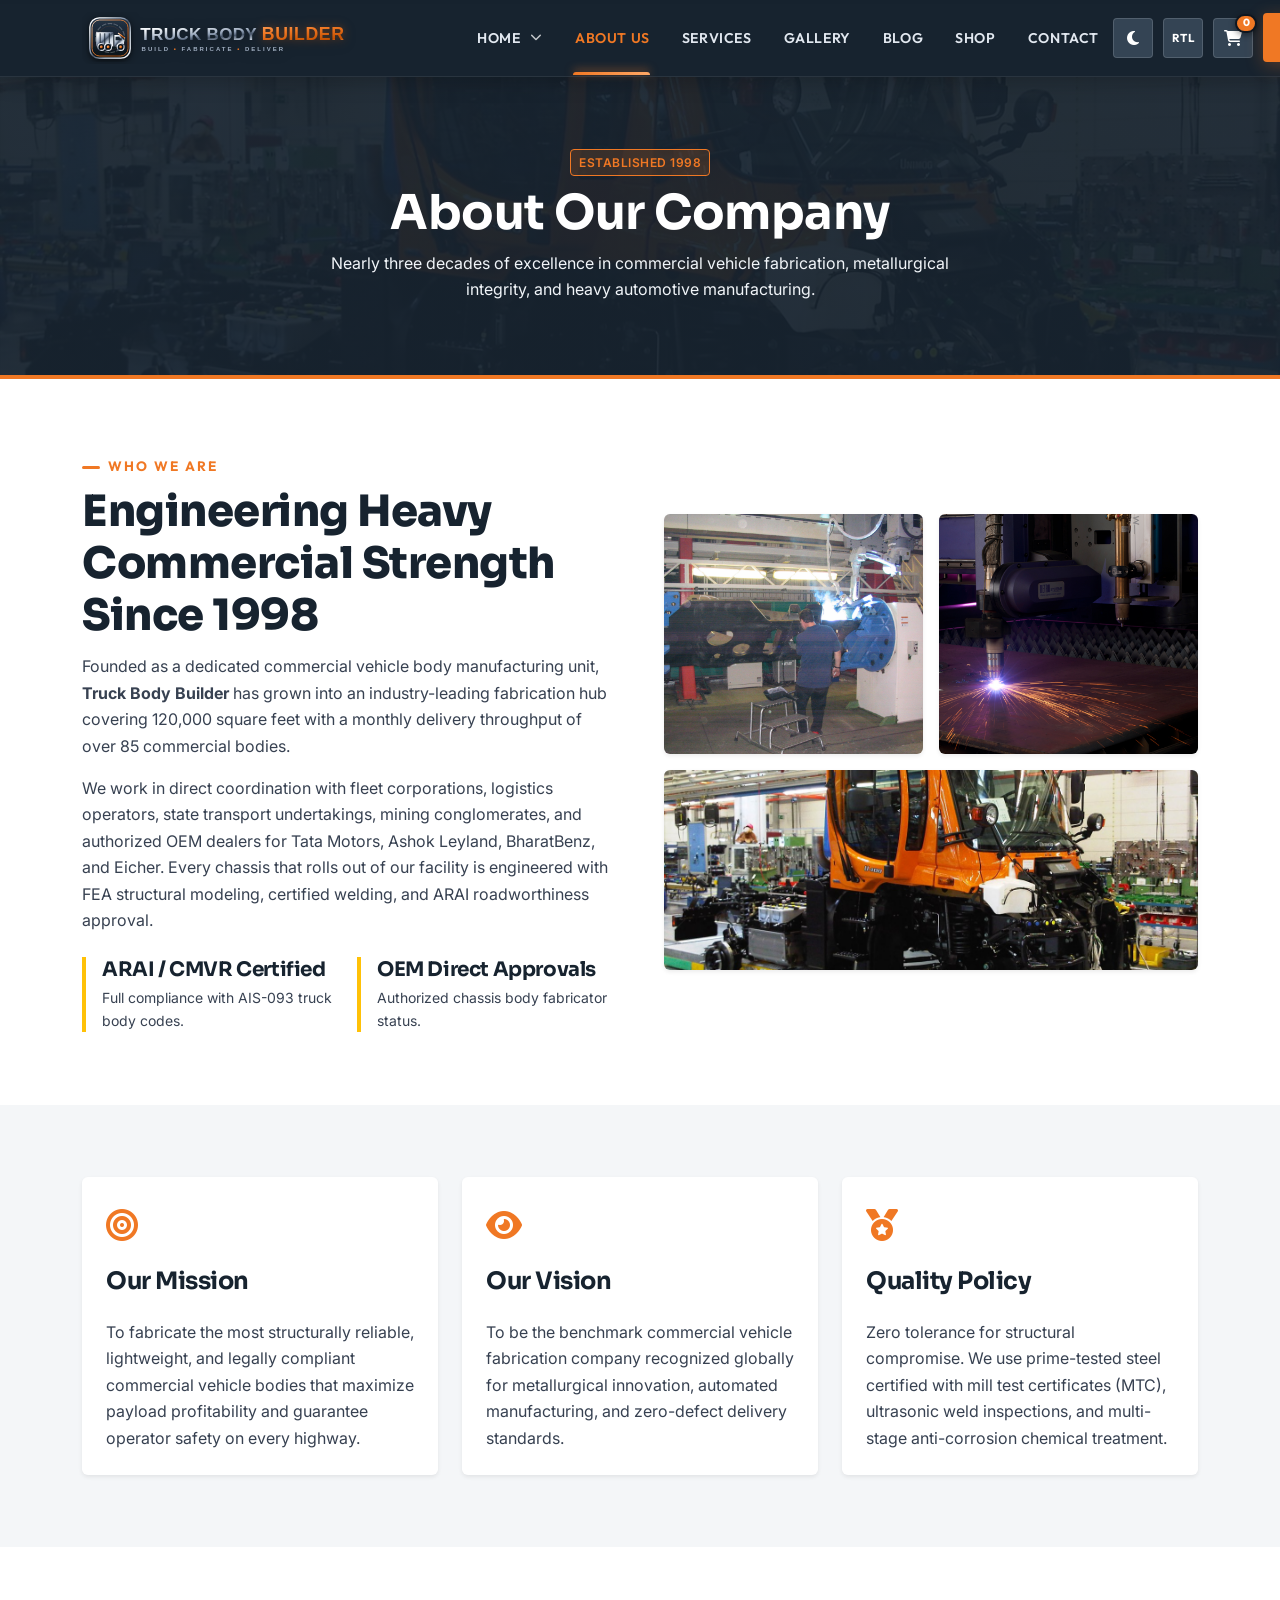
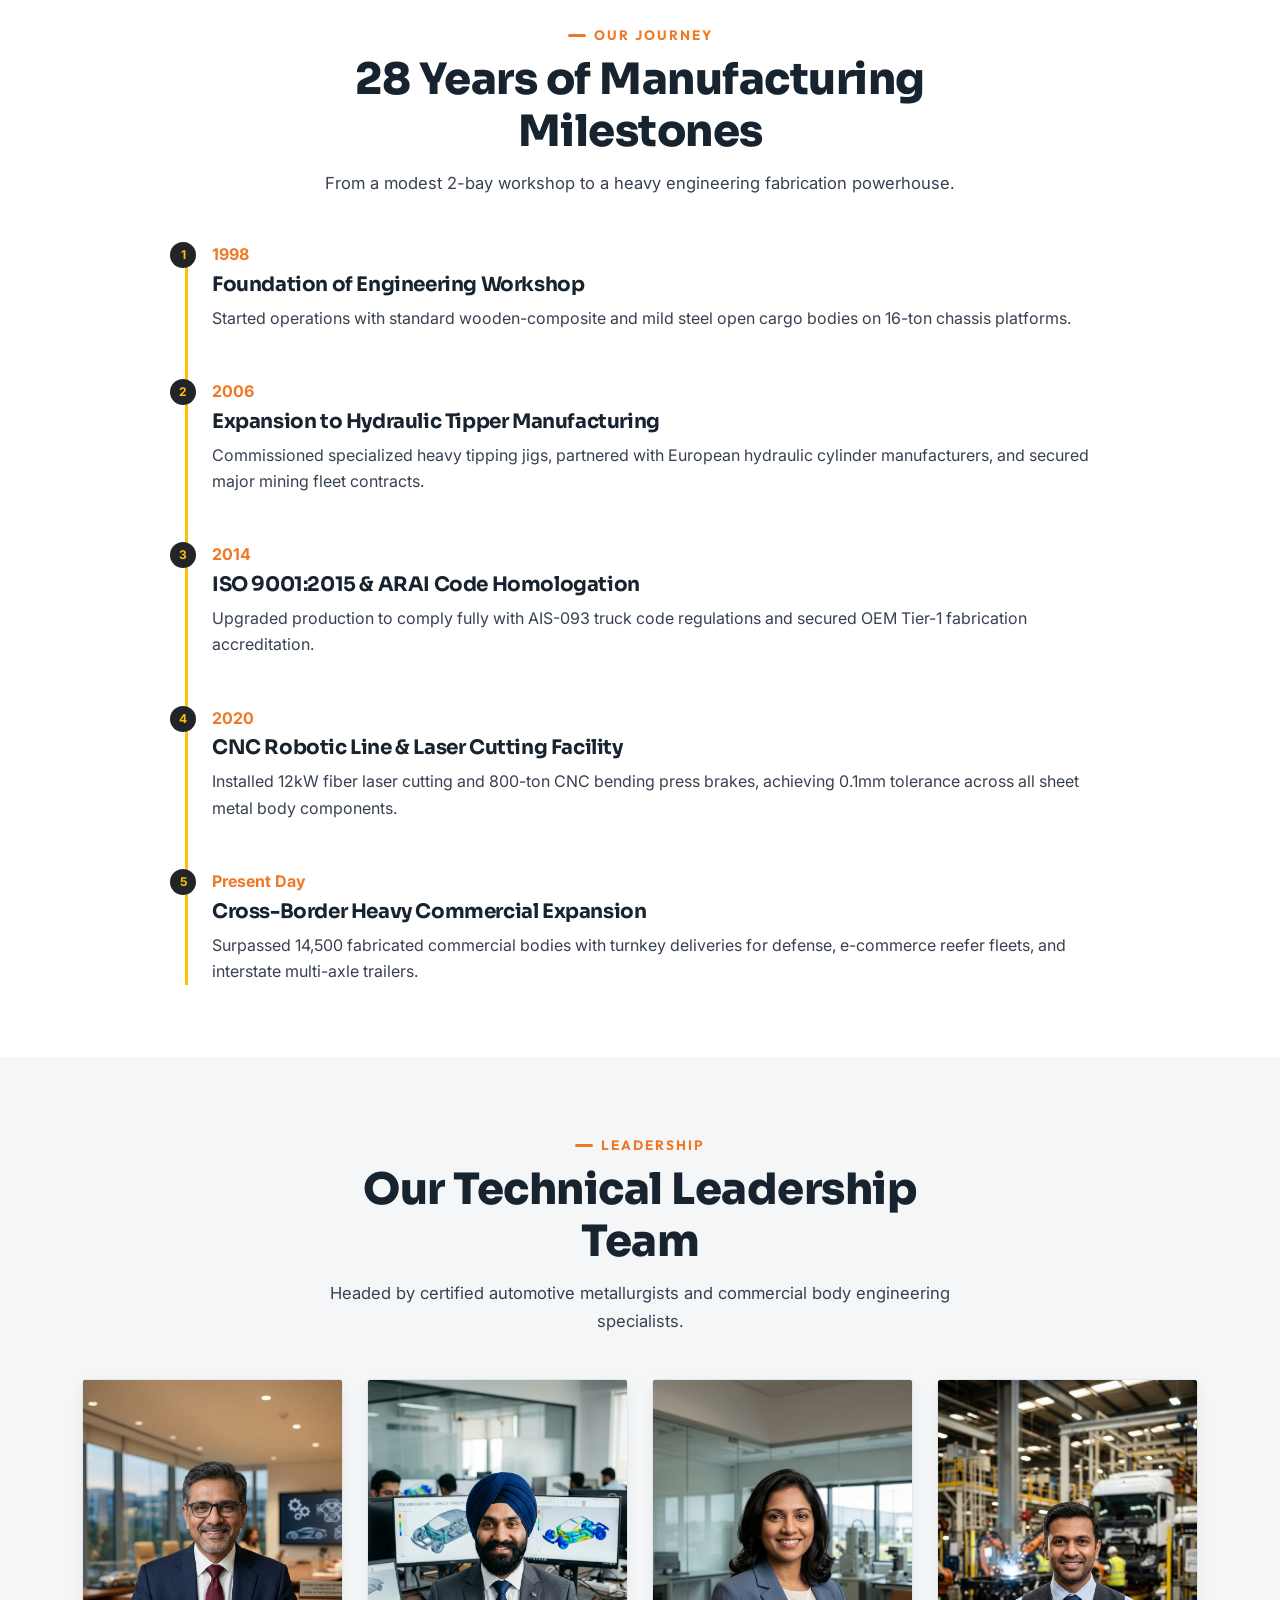
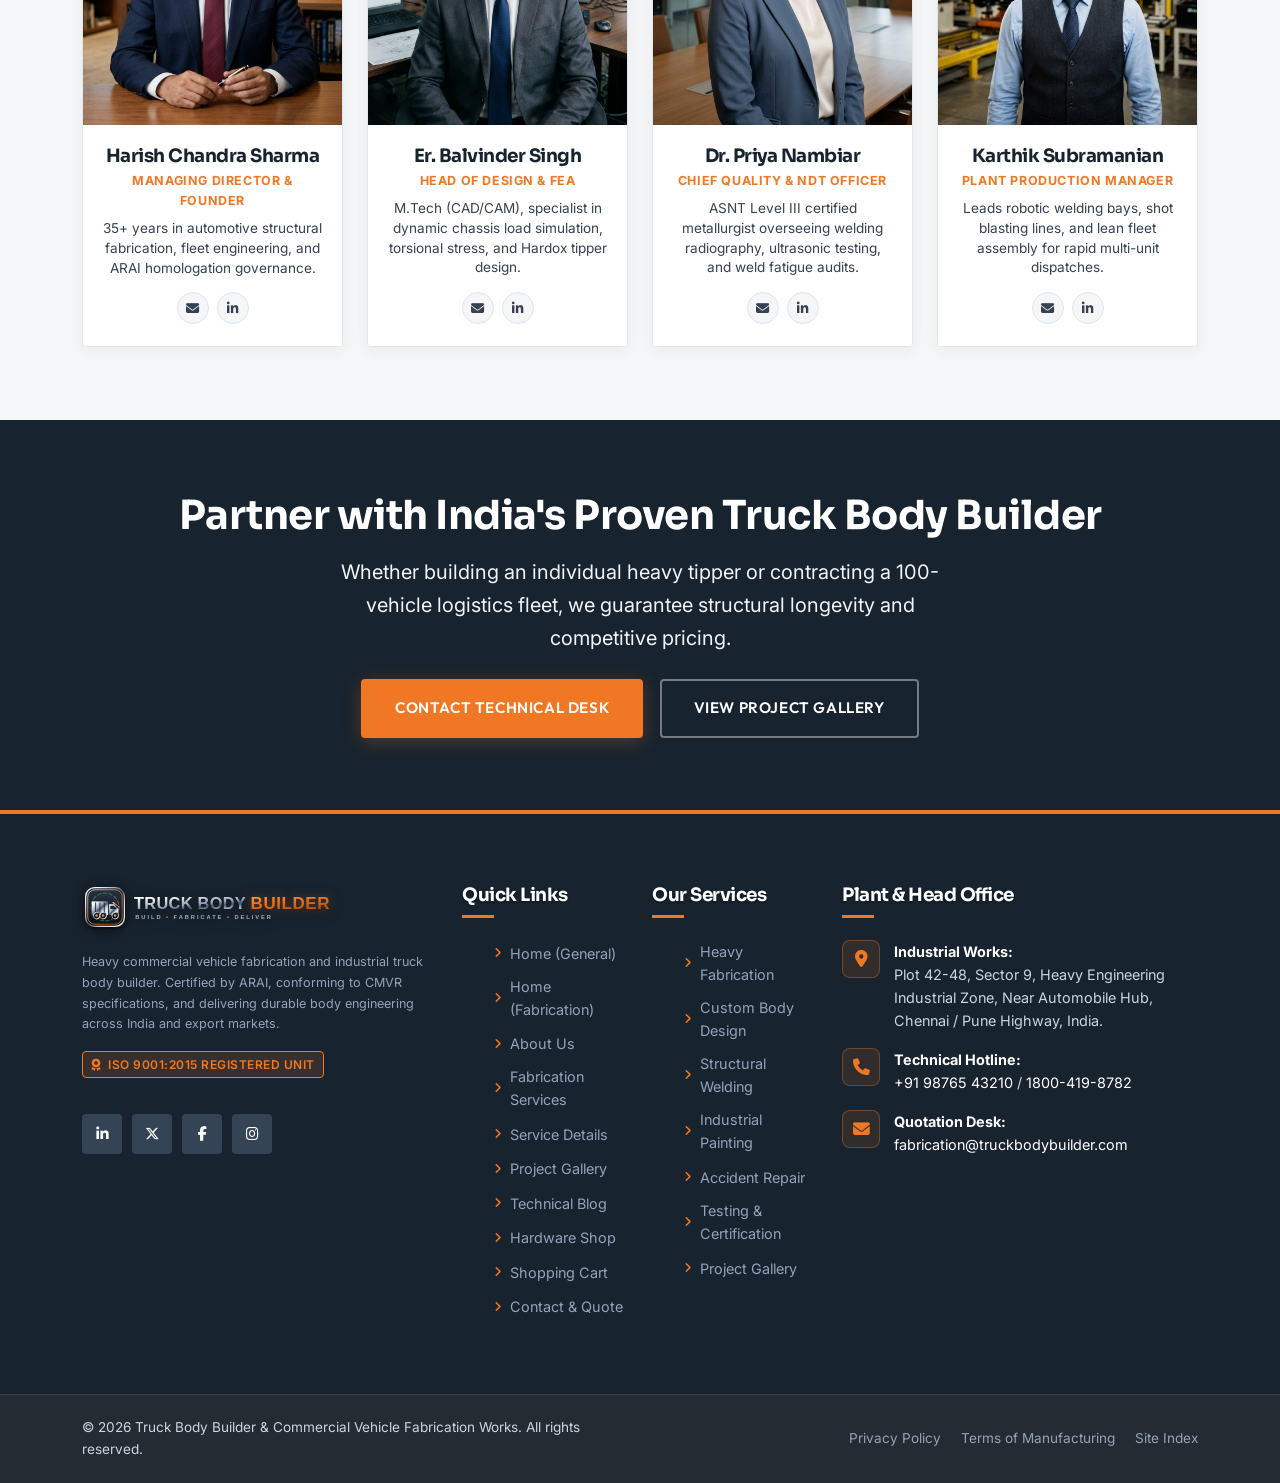
==== commit 7eb367b4: "Fix website issues" ====
--- a/about.html
+++ b/about.html
@@ -6,7 +6,11 @@
   <title>About Us | Truck Body Builder & Commercial Vehicle Fabrication Works</title>
   <meta name="description" content="Learn about our 28-year history, engineering team, ISO 9001:2015 certified infrastructure, and commitment to heavy commercial vehicle body manufacturing.">
   
+  <!-- Favicon Suite -->
   <link rel="icon" type="image/svg+xml" href="assets/images/logo/favicon.svg">
+  <link rel="icon" type="image/png" sizes="32x32" href="assets/images/logo/favicon-32x32.png">
+  <link rel="icon" type="image/png" sizes="16x16" href="assets/images/logo/favicon-16x16.png">
+  <link rel="apple-touch-icon" sizes="180x180" href="assets/images/logo/apple-touch-icon.png">
   <link rel="alternate icon" href="assets/images/logo/logo-compact.svg">
 
   <link href="https://cdn.jsdelivr.net/npm/bootstrap@5.3.3/dist/css/bootstrap.min.css" rel="stylesheet">
@@ -67,7 +71,7 @@
           <ul class="navbar-nav mx-auto">
             <li class="nav-item dropdown">
               <a class="nav-link dropdown-toggle" href="#" role="button" data-bs-toggle="dropdown" aria-expanded="false">
-                Home
+                Home <i class="fas fa-chevron-down nav-chevron ms-1"></i>
               </a>
               <ul class="dropdown-menu dropdown-menu-industrial">
                 <li><a class="dropdown-item" href="index.html"><i class="fas fa-industry"></i> Home 1</a></li>
@@ -185,29 +189,29 @@
     <section class="py-5" style="background-color: var(--light-bg);">
       <div class="container py-lg-4">
         <div class="row g-4">
-          <div class="col-md-4">
-            <div class="card h-100 border-0 p-4 rounded shadow-sm bg-white">
-              <div class="text-orange fs-2 mb-3" style="color: var(--industrial-orange);"><i class="fas fa-bullseye"></i></div>
-              <h3 class="h4 fw-bold mb-3">Our Mission</h3>
-              <p class="text-muted mb-0">
+          <div class="col-md-4 d-flex">
+            <div class="card mission-vision-card h-100 w-100 border-0 p-4 rounded shadow-sm bg-white d-flex flex-column">
+              <div class="mission-vision-icon text-orange fs-2 mb-3" style="color: var(--industrial-orange);"><i class="fas fa-bullseye"></i></div>
+              <h3 class="mission-vision-title h4 fw-bold mb-3">Our Mission</h3>
+              <p class="mission-vision-text text-muted mb-0">
                 To fabricate the most structurally reliable, lightweight, and legally compliant commercial vehicle bodies that maximize payload profitability and guarantee operator safety on every highway.
               </p>
             </div>
           </div>
-          <div class="col-md-4">
-            <div class="card h-100 border-0 p-4 rounded shadow-sm bg-white">
-              <div class="text-orange fs-2 mb-3" style="color: var(--industrial-orange);"><i class="fas fa-eye"></i></div>
-              <h3 class="h4 fw-bold mb-3">Our Vision</h3>
-              <p class="text-muted mb-0">
+          <div class="col-md-4 d-flex">
+            <div class="card mission-vision-card h-100 w-100 border-0 p-4 rounded shadow-sm bg-white d-flex flex-column">
+              <div class="mission-vision-icon text-orange fs-2 mb-3" style="color: var(--industrial-orange);"><i class="fas fa-eye"></i></div>
+              <h3 class="mission-vision-title h4 fw-bold mb-3">Our Vision</h3>
+              <p class="mission-vision-text text-muted mb-0">
                 To be the benchmark commercial vehicle fabrication company recognized globally for metallurgical innovation, automated manufacturing, and zero-defect delivery standards.
               </p>
             </div>
           </div>
-          <div class="col-md-4">
-            <div class="card h-100 border-0 p-4 rounded shadow-sm bg-white">
-              <div class="text-orange fs-2 mb-3" style="color: var(--industrial-orange);"><i class="fas fa-medal"></i></div>
-              <h3 class="h4 fw-bold mb-3">Quality Policy</h3>
-              <p class="text-muted mb-0">
+          <div class="col-md-4 d-flex">
+            <div class="card mission-vision-card h-100 w-100 border-0 p-4 rounded shadow-sm bg-white d-flex flex-column">
+              <div class="mission-vision-icon text-orange fs-2 mb-3" style="color: var(--industrial-orange);"><i class="fas fa-medal"></i></div>
+              <h3 class="mission-vision-title h4 fw-bold mb-3">Quality Policy</h3>
+              <p class="mission-vision-text text-muted mb-0">
                 Zero tolerance for structural compromise. We use prime-tested steel certified with mill test certificates (MTC), ultrasonic weld inspections, and multi-stage anti-corrosion chemical treatment.
               </p>
             </div>
--- a/assets/css/style.css
+++ b/assets/css/style.css
@@ -53,12 +53,15 @@
   font-size: 16px;
 }
 
+html, body {
+  overflow-x: clip;
+}
 body {
   font-family: var(--font-body);
   color: var(--body-text);
   background-color: var(--light-bg);
   line-height: 1.6;
-  overflow-x: hidden;
+  
   min-height: 100vh;
   display: flex;
   flex-direction: column;
@@ -122,10 +125,50 @@
 /* ==========================================================================
    Header & Responsive Navbar
    ========================================================================== */
+
+/* Elevate header stacking context when mobile navigation drawer is open */
+body.drawer-open .site-header,
+.site-header:has(.navbar-drawer.is-open) {
+  z-index: 1080 !important;
+}
+
+.cart-icon-btn {
+  position: relative !important;
+  overflow: visible !important;
+}
+
+.cart-count-badge {
+  position: absolute !important;
+  top: -5px !important;
+  right: -5px !important;
+  left: auto !important;
+  bottom: auto !important;
+  transform: none !important;
+  min-width: 19px !important;
+  height: 19px !important;
+  padding: 0 4px !important;
+  font-family: var(--font-heading), 'Sora', sans-serif !important;
+  font-weight: 800 !important;
+  font-size: 0.68rem !important;
+  line-height: 1 !important;
+  display: inline-flex !important;
+  align-items: center !important;
+  justify-content: center !important;
+  text-align: center !important;
+  background-color: var(--industrial-orange, #F07824) !important;
+  color: #FFFFFF !important;
+  border: 2px solid #0E1620 !important;
+  border-radius: 10px !important;
+  box-shadow: 0 2px 6px rgba(0, 0, 0, 0.45) !important;
+  z-index: 25 !important;
+  pointer-events: none !important;
+}
+
 .site-header {
-  position: sticky;
-  top: 0;
-  z-index: 1040;
+  position: -webkit-sticky !important;
+  position: sticky !important;
+  top: 0 !important;
+  z-index: 1050 !important;
   background-color: var(--primary-steel);
   box-shadow: 0 4px 20px rgba(0, 0, 0, 0.22);
   transition: background-color var(--transition-normal), box-shadow var(--transition-normal);
@@ -1089,7 +1132,7 @@
 .hero-slide-content {
   position: relative;
   z-index: 3;
-  padding: 60px 0 90px;
+  padding: 60px 15px 90px;
 }
 
 /* Staggered entrance animations */
@@ -2300,6 +2343,10 @@
   display: flex;
   flex-direction: column;
   flex-grow: 1;
+}
+
+.service-card.has-thumb .service-card-body > .mt-auto {
+  margin-top: auto !important;
 }
 
 .service-thumb-icon {
@@ -3001,7 +3048,26 @@
   flex-grow: 1;
 }
 
+.blog-author-avatar {
+  width: 26px;
+  height: 26px;
+  border-radius: 50%;
+  object-fit: cover;
+  border: 1.5px solid var(--industrial-orange);
+  margin-right: 8px;
+  flex-shrink: 0;
+  display: inline-block;
+  vertical-align: middle;
+  transition: transform var(--transition-fast), box-shadow var(--transition-fast);
+}
+
+.blog-card:hover .blog-author-avatar {
+  transform: scale(1.12);
+  box-shadow: 0 2px 8px rgba(230, 81, 0, 0.35);
+}
+
 .blog-meta-footer {
+  margin-top: auto;
   display: flex;
   align-items: center;
   justify-content: space-between;
@@ -3938,20 +4004,18 @@
 }
 
 /* Hotspot Callout Box */
+/* Hotspot Callout Box - Positioned as Dedicated Component Inspector Panel Below Viewport */
 .cad-hotspot-callout {
-  position: absolute;
-  bottom: 12px;
-  left: 12px;
-  right: 12px;
+  position: relative;
+  margin-top: 10px;
   background: rgba(10, 16, 23, 0.95);
   backdrop-filter: blur(12px);
   -webkit-backdrop-filter: blur(12px);
-  border: 1px solid rgba(240, 120, 36, 0.6);
+  border: 1px solid rgba(240, 120, 36, 0.45);
   border-left: 3px solid var(--industrial-orange);
-  border-radius: 5px;
+  border-radius: 6px;
   padding: 10px 14px;
-  z-index: 6;
-  box-shadow: 0 8px 24px rgba(0, 0, 0, 0.7);
+  box-shadow: 0 4px 16px rgba(0, 0, 0, 0.5);
   transition: all 0.25s ease;
 }
 
@@ -4202,6 +4266,7 @@
 }
 
 /* Hide Dropdown Arrow / Caret Indicators */
+/* Single Clean Dropdown Menu Arrow Indicator */
 .dropdown-toggle::after,
 .nav-link.dropdown-toggle::after,
 .navbar-nav .dropdown-toggle::after {
@@ -4211,7 +4276,35 @@
 }
 
 .nav-chevron {
-  display: none !important;
+  display: inline-block !important;
+  font-size: 0.72rem;
+  margin-left: 6px;
+  vertical-align: middle;
+  transition: transform 0.25s ease, color 0.25s ease;
+  color: rgba(255, 255, 255, 0.75);
+}
+
+.nav-link:hover .nav-chevron,
+.nav-item.dropdown:hover .nav-chevron,
+.nav-item.dropdown.show .nav-chevron,
+.nav-link.dropdown-toggle[aria-expanded="true"] .nav-chevron,
+.navbar-drawer .dropdown.is-open .nav-chevron,
+.navbar-drawer .dropdown.show .nav-chevron {
+  transform: rotate(180deg);
+  color: var(--industrial-orange, #F07824);
+}
+
+.dropdown-menu-industrial.show {
+  display: block !important;
+  opacity: 1 !important;
+  visibility: visible !important;
+  transform: translateY(0) !important;
+  pointer-events: auto !important;
+}
+
+[dir="rtl"] .nav-chevron {
+  margin-left: 0;
+  margin-right: 6px;
 }
 
 
@@ -4334,3 +4427,115 @@
     display: none !important;
   }
 }
+
+
+/* ==========================================================================
+   Checkout & Quotation Form Target Card Highlight Pulse
+   ========================================================================== */
+@keyframes cardTargetPulse {
+  0% {
+    box-shadow: 0 0 0 0 rgba(240, 120, 36, 0.7);
+    border-color: var(--industrial-orange) !important;
+  }
+  40% {
+    box-shadow: 0 0 0 14px rgba(240, 120, 36, 0.28);
+    border-color: var(--industrial-orange) !important;
+  }
+  100% {
+    box-shadow: 0 4px 18px rgba(0, 0, 0, 0.08);
+  }
+}
+
+.checkout-card-pulse {
+  animation: cardTargetPulse 1.4s ease-out !important;
+  border-color: var(--industrial-orange) !important;
+}
+
+/* Form Group & Input Group Validation Enhancements */
+.input-group.has-validation .invalid-feedback {
+  display: none;
+  width: 100%;
+  margin-top: 5px;
+  font-size: 0.8rem;
+  color: #DC2626;
+  font-weight: 500;
+}
+
+.input-group.has-validation > .form-control.is-invalid ~ .invalid-feedback,
+.input-group.is-invalid .invalid-feedback {
+  display: block;
+}
+
+.input-group:has(.form-control.is-invalid) .input-group-text,
+.input-group.is-invalid .input-group-text {
+  border-color: #DC2626 !important;
+  color: #DC2626 !important;
+}
+
+.input-group:has(.form-control.is-valid) .input-group-text,
+.input-group.is-valid .input-group-text {
+  border-color: #10B981 !important;
+  color: #10B981 !important;
+}
+
+
+/* ==========================================================================
+   Mission, Vision & Quality Policy Cards Base
+   ========================================================================== */
+.mission-vision-card {
+  display: flex;
+  flex-direction: column;
+  transition: transform var(--transition-normal), box-shadow var(--transition-normal);
+}
+.mission-vision-icon {
+  height: 48px;
+  display: flex;
+  align-items: center;
+  justify-content: flex-start;
+  margin-bottom: 14px;
+}
+.mission-vision-title {
+  margin-bottom: 12px;
+  line-height: 1.35;
+}
+.mission-vision-text {
+  line-height: 1.65;
+  flex-grow: 1;
+  margin-bottom: 0;
+}
+
+/* ==========================================================================
+   Quality Benchmark Cards Base
+   ========================================================================== */
+.benchmark-card {
+  display: flex;
+  flex-direction: column;
+  align-items: center;
+  text-align: center;
+  height: 100%;
+  transition: transform var(--transition-normal), box-shadow var(--transition-normal);
+}
+.benchmark-icon {
+  height: 52px;
+  display: flex;
+  align-items: center;
+  justify-content: center;
+  margin-bottom: 14px;
+}
+.benchmark-title {
+  margin-bottom: 10px;
+  line-height: 1.35;
+}
+.benchmark-text {
+  line-height: 1.55;
+  margin-top: auto;
+}
+
+
+/* Light Mode Accessible Placeholders */
+input::placeholder,
+textarea::placeholder,
+.form-control::placeholder {
+  color: #64748B !important;
+  opacity: 1 !important;
+}
--- a/assets/css/responsive.css
+++ b/assets/css/responsive.css
@@ -157,7 +157,7 @@
   }
 
   .hero-slide-content {
-    padding: 30px 0 40px;
+    padding: 30px 16px 40px;
   }
 
   .hero-spec-panel,
@@ -466,7 +466,7 @@
   }
 
   .hero-slide-content {
-    padding: 35px 0 80px;
+    padding: 35px 16px 80px;
   }
 
   .hero-nav-btn {
@@ -960,11 +960,12 @@
     font-size: 1.85rem;
   }
   .cad-viewport {
-    height: 190px;
+    height: 215px;
   }
   .cad-telemetry-grid {
     grid-template-columns: repeat(2, 1fr);
     gap: 6px;
+    margin-top: 10px;
   }
   .cad-tab-btn {
     padding: 4px 8px;
@@ -1008,6 +1009,11 @@
    ========================================================================== */
 @media (max-width: 991.98px) {
   .site-header {
+    position: -webkit-sticky !important;
+    position: sticky !important;
+    top: 0 !important;
+    z-index: 1050 !important;
+    width: 100% !important;
     padding: 8px 0 !important;
   }
 
@@ -1037,12 +1043,12 @@
     max-width: 100% !important;
     display: flex !important;
     align-items: center !important;
-    overflow: hidden !important;
+    overflow: visible !important;
   }
 
   .brand-logo-main {
     height: 34px !important;
-    max-width: 190px !important;
+    max-width: 220px !important;
     width: auto !important;
     object-fit: contain !important;
   }
@@ -1067,11 +1073,23 @@
     justify-content: center !important;
   }
 
+    .mobile-nav-controls .cart-icon-btn {
+    overflow: visible !important;
+  }
+
   .mobile-nav-controls .cart-count-badge {
-    top: -4px !important;
-    right: -4px !important;
+    top: -5px !important;
+    right: -5px !important;
+    left: auto !important;
+    bottom: auto !important;
+    transform: none !important;
+    min-width: 18px !important;
+    height: 18px !important;
     font-size: 0.65rem !important;
-    padding: 2px 5px !important;
+    padding: 0 4px !important;
+    display: inline-flex !important;
+    align-items: center !important;
+    justify-content: center !important;
   }
 }
 
@@ -1083,12 +1101,12 @@
   }
 
   .navbar-brand-industrial {
-    max-width: 54vw !important;
+    max-width: 58vw !important;
   }
 
   .brand-logo-main {
     height: 30px !important;
-    max-width: 165px !important;
+    max-width: 195px !important;
   }
 
   .mobile-nav-controls {
@@ -1111,12 +1129,12 @@
   }
 
   .navbar-brand-industrial {
-    max-width: 52vw !important;
+    max-width: 56vw !important;
   }
 
   .brand-logo-main {
-    height: 26px !important;
-    max-width: 140px !important;
+    height: 27px !important;
+    max-width: 170px !important;
   }
 
   .mobile-nav-controls {
@@ -1135,8 +1153,44 @@
    Mobile Hero Section Typography & Balanced Proportions
    ========================================================================== */
 @media (max-width: 767.98px) {
+  .hero-carousel-section,
+  .hero-slide {
+    overflow-x: hidden !important;
+    max-width: 100vw !important;
+  }
+
   .hero-slide-content {
-    padding: 24px 0 60px !important;
+    padding: 24px 16px 60px !important;
+    width: 100% !important;
+    max-width: 100% !important;
+    box-sizing: border-box !important;
+  }
+
+  .hero-slide-content > .row {
+    margin-left: 0 !important;
+    margin-right: 0 !important;
+  }
+
+  .hero-col-left {
+    padding-left: 0 !important;
+    padding-right: 0 !important;
+    width: 100% !important;
+  }
+
+  .hero-section-2 .container {
+    padding-left: 16px !important;
+    padding-right: 16px !important;
+  }
+
+  .hero-section-2 .container > .row {
+    margin-left: 0 !important;
+    margin-right: 0 !important;
+  }
+
+  .hero-section-2 .hero-col-left {
+    padding-left: 0 !important;
+    padding-right: 0 !important;
+    width: 100% !important;
   }
 
   .hero-badge {
@@ -1191,3 +1245,268 @@
     height: 3px !important;
   }
 }
+
+
+/* ==========================================================================
+   Mobile Drawer & Header Stacking Elevation (Zero Blur / Zero Obscurity)
+   ========================================================================== */
+body.drawer-open .site-header,
+.site-header:has(.navbar-drawer.is-open) {
+  z-index: 1080 !important;
+}
+
+@media (max-width: 991.98px) {
+  body.drawer-open .site-header {
+    z-index: 1080 !important;
+  }
+
+  .navbar-drawer {
+    background-color: #0E1620 !important;
+    z-index: 1090 !important;
+    box-shadow: -12px 0 45px rgba(0, 0, 0, 0.8) !important;
+    filter: none !important;
+    backdrop-filter: none !important;
+    -webkit-backdrop-filter: none !important;
+  }
+
+  .drawer-backdrop {
+    z-index: 1050 !important;
+  }
+
+  /* Cart Icon Button & Live Badge (Always Crisp & Fully Visible) */
+  .header-icon-btn.cart-icon-btn {
+    overflow: visible !important;
+  }
+}
+
+/* ==========================================================================
+   Uniform Responsive Card Text & Component Alignment System
+   Ensures 100% Parallel Horizontal Baselines Across All Columns & Devices
+   ========================================================================== */
+
+/* Base Card Elements Setup */
+.blog-title {
+  display: block !important;
+  font-size: 1.15rem !important;
+  font-weight: 700 !important;
+  line-height: 1.4 !important;
+  margin-bottom: 12px !important;
+}
+
+.blog-title a {
+  display: block !important;
+}
+
+.blog-excerpt {
+  font-size: 0.9rem !important;
+  line-height: 1.6 !important;
+  margin-bottom: 18px !important;
+}
+
+.blog-meta-footer {
+  margin-top: auto !important;
+  display: flex !important;
+  align-items: center !important;
+  justify-content: space-between !important;
+  padding-top: 14px !important;
+  border-top: 1px solid var(--border-color) !important;
+}
+
+.service-card.has-thumb .service-card-body {
+  display: flex !important;
+  flex-direction: column !important;
+  flex-grow: 1 !important;
+}
+
+.service-card.has-thumb .service-card-body > .mt-auto {
+  margin-top: auto !important;
+}
+
+/* 1. Large Desktop (>= 1200px) */
+@media (min-width: 1200px) {
+  /* Blog Cards: exactly 3 columns, cards align across 3 lines of title and 4 lines of text */
+  .blog-title {
+    min-height: 78px !important;
+    height: 78px !important;
+  }
+  .blog-excerpt {
+    min-height: 92px !important;
+    height: 92px !important;
+    overflow: hidden !important;
+  }
+
+  /* Service Cards */
+  .service-card.has-thumb .service-title {
+    min-height: 56px !important;
+    height: 56px !important;
+  }
+  .service-card.has-thumb .service-text {
+    min-height: 96px !important;
+    height: 96px !important;
+    overflow: hidden !important;
+  }
+  .service-card.has-thumb ul {
+    min-height: 92px !important;
+    margin-bottom: 16px !important;
+  }
+
+  /* Mission & Vision Cards */
+  .mission-vision-title {
+    min-height: 38px !important;
+  }
+  .mission-vision-text {
+    min-height: 115px !important;
+  }
+
+  /* Benchmark Cards */
+  .benchmark-title {
+    min-height: 52px !important;
+    display: flex !important;
+    align-items: center !important;
+    justify-content: center !important;
+  }
+  .benchmark-text {
+    min-height: 64px !important;
+  }
+}
+
+/* 2. Standard Desktop (992px to 1199.98px) */
+@media (min-width: 992px) and (max-width: 1199.98px) {
+  .blog-title {
+    min-height: 82px !important;
+    height: 82px !important;
+  }
+  .blog-excerpt {
+    min-height: 104px !important;
+    height: 104px !important;
+    overflow: hidden !important;
+  }
+
+  .service-card.has-thumb .service-title {
+    min-height: 58px !important;
+    height: 58px !important;
+  }
+  .service-card.has-thumb .service-text {
+    min-height: 108px !important;
+    height: 108px !important;
+    overflow: hidden !important;
+  }
+  .service-card.has-thumb ul {
+    min-height: 100px !important;
+  }
+
+  .mission-vision-title {
+    min-height: 38px !important;
+  }
+  .mission-vision-text {
+    min-height: 135px !important;
+  }
+
+  .benchmark-title {
+    min-height: 54px !important;
+    display: flex !important;
+    align-items: center !important;
+    justify-content: center !important;
+  }
+  .benchmark-text {
+    min-height: 74px !important;
+  }
+}
+
+/* 3. Tablet (768px to 991.98px) */
+@media (min-width: 768px) and (max-width: 991.98px) {
+  .blog-title {
+    min-height: 76px !important;
+    height: 76px !important;
+  }
+  .blog-excerpt {
+    min-height: 92px !important;
+    height: 92px !important;
+    overflow: hidden !important;
+  }
+
+  .service-card.has-thumb .service-title {
+    min-height: 56px !important;
+    height: 56px !important;
+  }
+  .service-card.has-thumb .service-text {
+    min-height: 96px !important;
+    height: 96px !important;
+    overflow: hidden !important;
+  }
+  .service-card.has-thumb ul {
+    min-height: 92px !important;
+  }
+
+  .mission-vision-title {
+    min-height: 38px !important;
+  }
+  .mission-vision-text {
+    min-height: 115px !important;
+  }
+
+  .benchmark-title {
+    min-height: 52px !important;
+    display: flex !important;
+    align-items: center !important;
+    justify-content: center !important;
+  }
+  .benchmark-text {
+    min-height: 64px !important;
+  }
+}
+
+/* 4. Small Tablet / Large Mobile Landscape (576px to 767.98px) */
+@media (min-width: 576px) and (max-width: 767.98px) {
+  .benchmark-title {
+    min-height: 52px !important;
+    display: flex !important;
+    align-items: center !important;
+    justify-content: center !important;
+  }
+  .benchmark-text {
+    min-height: 64px !important;
+  }
+
+  .blog-title,
+  .blog-excerpt,
+  .service-card.has-thumb .service-title,
+  .service-card.has-thumb .service-text,
+  .service-card.has-thumb ul,
+  .mission-vision-title,
+  .mission-vision-text {
+    min-height: auto !important;
+    height: auto !important;
+  }
+}
+
+/* 5. Mobile Devices (< 576px) */
+@media (max-width: 575.98px) {
+  .blog-title,
+  .blog-excerpt,
+  .service-card.has-thumb .service-title,
+  .service-card.has-thumb .service-text,
+  .service-card.has-thumb ul,
+  .mission-vision-title,
+  .mission-vision-text,
+  .benchmark-title,
+  .benchmark-text {
+    min-height: auto !important;
+    height: auto !important;
+  }
+}
+
+
+/* ==========================================================================
+   Responsive Cart & Product Card Alignment Rules
+   ========================================================================== */
+@media (max-width: 576px) {
+  .cart-nav-actions {
+    flex-direction: column !important;
+    gap: 10px !important;
+  }
+  .cart-nav-actions .btn {
+    width: 100% !important;
+    justify-content: center !important;
+  }
+}
--- a/assets/css/dark-mode.css
+++ b/assets/css/dark-mode.css
@@ -309,22 +309,122 @@
   color: #E2E8F0;
 }
 
-/* Form Controls in Dark Mode */
+/* ==========================================================================
+   Form Controls, Search Inputs & Placeholder Visibility (Dark Mode)
+   Guarantees 100% Crisp Visibility for Placeholders, Typed Text & Focused State
+   ========================================================================== */
+
+/* 1. Base input fields and textareas */
 [data-theme="dark"] .form-control,
-[data-theme="dark"] .form-select {
-  background-color: #131b24;
-  border-color: #273646;
-  color: #F8FAFC;
-}
-
+[data-theme="dark"] .form-select,
+[data-theme="dark"] input[type="text"],
+[data-theme="dark"] input[type="email"],
+[data-theme="dark"] input[type="tel"],
+[data-theme="dark"] input[type="number"],
+[data-theme="dark"] input[type="search"],
+[data-theme="dark"] textarea.form-control,
+[data-theme="dark"] textarea {
+  background-color: #131b24 !important;
+  border-color: #2b3b4e !important;
+  color: #FFFFFF !important;
+  -webkit-text-fill-color: #FFFFFF !important;
+}
+
+/* 2. Focus state: keep background dark, text white, border industrial orange */
+[data-theme="dark"] .form-control:focus,
+[data-theme="dark"] .form-select:focus,
+[data-theme="dark"] input[type="text"]:focus,
+[data-theme="dark"] input[type="email"]:focus,
+[data-theme="dark"] input[type="tel"]:focus,
+[data-theme="dark"] input[type="number"]:focus,
+[data-theme="dark"] input[type="search"]:focus,
+[data-theme="dark"] textarea.form-control:focus,
+[data-theme="dark"] textarea:focus {
+  background-color: #172433 !important;
+  border-color: var(--industrial-orange) !important;
+  color: #FFFFFF !important;
+  -webkit-text-fill-color: #FFFFFF !important;
+  box-shadow: 0 0 0 3px rgba(240, 120, 36, 0.25) !important;
+  outline: none !important;
+}
+
+/* 3. Placeholder text visibility in Dark Mode - MUST be clear luminous light slate, never dark/hidden */
+[data-theme="dark"] input::placeholder,
+[data-theme="dark"] textarea::placeholder,
+[data-theme="dark"] .form-control::placeholder,
+[data-theme="dark"] #shopSearchInput::placeholder,
+[data-theme="dark"] #blogSearchInput::placeholder {
+  color: #E2E8F0 !important;
+  -webkit-text-fill-color: #E2E8F0 !important;
+  opacity: 1 !important;
+  font-weight: 500 !important;
+}
+
+[data-theme="dark"] input::-webkit-input-placeholder,
+[data-theme="dark"] textarea::-webkit-input-placeholder,
+[data-theme="dark"] .form-control::-webkit-input-placeholder,
+[data-theme="dark"] #shopSearchInput::-webkit-input-placeholder,
+[data-theme="dark"] #blogSearchInput::-webkit-input-placeholder {
+  color: #E2E8F0 !important;
+  -webkit-text-fill-color: #E2E8F0 !important;
+  opacity: 1 !important;
+  font-weight: 500 !important;
+}
+
+[data-theme="dark"] input::-moz-placeholder,
+[data-theme="dark"] textarea::-moz-placeholder,
+[data-theme="dark"] .form-control::-moz-placeholder,
+[data-theme="dark"] #shopSearchInput::-moz-placeholder,
+[data-theme="dark"] #blogSearchInput::-moz-placeholder {
+  color: #E2E8F0 !important;
+  -webkit-text-fill-color: #E2E8F0 !important;
+  opacity: 1 !important;
+  font-weight: 500 !important;
+}
+
+[data-theme="dark"] input:-ms-input-placeholder,
+[data-theme="dark"] textarea:-ms-input-placeholder,
+[data-theme="dark"] .form-control:-ms-input-placeholder,
+[data-theme="dark"] #shopSearchInput:-ms-input-placeholder,
+[data-theme="dark"] #blogSearchInput:-ms-input-placeholder {
+  color: #E2E8F0 !important;
+  -webkit-text-fill-color: #E2E8F0 !important;
+  opacity: 1 !important;
+  font-weight: 500 !important;
+}
+
+[data-theme="dark"] .input-group:focus-within {
+  box-shadow: 0 0 0 3px rgba(240, 120, 36, 0.3) !important;
+}
+[data-theme="dark"] .input-group:focus-within .input-group-text,
+[data-theme="dark"] .input-group:focus-within .form-control {
+  border-color: var(--industrial-orange) !important;
+}
+
+/* 4. Input group prepends / appends (search icons, currency symbols, flags) */
 [data-theme="dark"] .input-group-text {
-  background-color: #1a2532 !important;
-  border-color: #273646 !important;
-  color: #CBD5E1 !important;
-}
-
-[data-theme="dark"] .form-label {
-  color: #E2E8F0;
+  background-color: #172433 !important;
+  border-color: #2b3b4e !important;
+  color: #FFA559 !important;
+}
+
+[data-theme="dark"] .input-group-text i,
+[data-theme="dark"] .input-group-text .text-muted {
+  color: #FFA559 !important;
+}
+
+/* 5. Select dropdowns and options */
+[data-theme="dark"] .form-select option,
+[data-theme="dark"] select option {
+  background-color: #131b24 !important;
+  color: #F8FAFC !important;
+}
+
+/* 6. Form labels and helper text */
+[data-theme="dark"] .form-label,
+[data-theme="dark"] label.text-muted,
+[data-theme="dark"] .form-text {
+  color: #E2E8F0 !important;
 }
 
 [data-theme="dark"] .filter-btn {
@@ -797,3 +897,216 @@
 :root:not([data-theme="dark"]) #cadHeroStudio p {
   color: #E2E8F0 !important;
 }
+
+
+/* ==========================================================================
+   COMPREHENSIVE DARK MODE INNER-TEXT VISIBILITY GUARANTEE
+   Ensures 100% High-Contrast Legibility for All Card Elements & Inner Prose
+   ========================================================================== */
+
+/* 1. Blog Cards in Dark Mode */
+[data-theme="dark"] .blog-card {
+  background-color: #17232F !important;
+  border-color: #27374a !important;
+}
+
+[data-theme="dark"] .blog-title,
+[data-theme="dark"] .blog-title a,
+[data-theme="dark"] .blog-card .blog-title,
+[data-theme="dark"] .blog-card .blog-title a {
+  color: #FFFFFF !important;
+}
+
+[data-theme="dark"] .blog-card:hover .blog-title,
+[data-theme="dark"] .blog-card:hover .blog-title a,
+[data-theme="dark"] .blog-card .blog-title a:hover {
+  color: #FFA559 !important;
+}
+
+[data-theme="dark"] .blog-excerpt,
+[data-theme="dark"] .blog-card .blog-excerpt,
+[data-theme="dark"] .blog-card p {
+  color: #CBD5E1 !important;
+}
+
+[data-theme="dark"] .blog-category {
+  color: #FFA559 !important;
+}
+
+[data-theme="dark"] .blog-meta-footer {
+  border-top-color: #27374a !important;
+  color: #94A3B8 !important;
+}
+
+[data-theme="dark"] .blog-meta-footer span {
+  color: #CBD5E1 !important;
+}
+
+[data-theme="dark"] .blog-meta-footer a.text-orange,
+[data-theme="dark"] .blog-meta-footer .text-orange {
+  color: #FFA559 !important;
+}
+
+[data-theme="dark"] .blog-meta-footer a.text-orange:hover {
+  color: #FFB878 !important;
+}
+
+/* 2. Service Cards in Dark Mode */
+[data-theme="dark"] .service-card {
+  background-color: #17232F !important;
+  border-color: #27374a !important;
+}
+
+[data-theme="dark"] .service-title,
+[data-theme="dark"] .service-title a,
+[data-theme="dark"] .service-card .service-title,
+[data-theme="dark"] .service-card .service-title a {
+  color: #FFFFFF !important;
+}
+
+[data-theme="dark"] .service-card:hover .service-title,
+[data-theme="dark"] .service-card:hover .service-title a,
+[data-theme="dark"] .service-card .service-title a:hover {
+  color: #FFA559 !important;
+}
+
+[data-theme="dark"] .service-text,
+[data-theme="dark"] .service-card .service-text,
+[data-theme="dark"] .service-card p {
+  color: #CBD5E1 !important;
+}
+
+[data-theme="dark"] .service-card ul li {
+  color: #CBD5E1 !important;
+}
+
+[data-theme="dark"] .service-link {
+  color: #FFA559 !important;
+}
+
+[data-theme="dark"] .service-card:hover .service-link {
+  color: #FFB878 !important;
+}
+
+/* 3. Mission, Vision & Quality Policy Cards in Dark Mode */
+[data-theme="dark"] .mission-vision-card {
+  background-color: #17232F !important;
+  border: 1px solid #27374a !important;
+}
+
+[data-theme="dark"] .mission-vision-title,
+[data-theme="dark"] .mission-vision-card h3 {
+  color: #FFFFFF !important;
+}
+
+[data-theme="dark"] .mission-vision-text,
+[data-theme="dark"] .mission-vision-card p {
+  color: #CBD5E1 !important;
+}
+
+/* 4. Quality Benchmark Cards in Dark Mode */
+[data-theme="dark"] .benchmark-card {
+  background-color: #17232F !important;
+  border-color: #27374a !important;
+}
+
+[data-theme="dark"] .benchmark-title,
+[data-theme="dark"] .benchmark-card h5 {
+  color: #FFFFFF !important;
+}
+
+[data-theme="dark"] .benchmark-text,
+[data-theme="dark"] .benchmark-card p {
+  color: #CBD5E1 !important;
+}
+
+/* 5. General Cards & Containers in Dark Mode */
+[data-theme="dark"] .card {
+  background-color: #17232F !important;
+  border-color: #27374a !important;
+}
+
+[data-theme="dark"] .card h1,
+[data-theme="dark"] .card h2,
+[data-theme="dark"] .card h3,
+[data-theme="dark"] .card h4,
+[data-theme="dark"] .card h5,
+[data-theme="dark"] .card h6,
+[data-theme="dark"] .card-title {
+  color: #FFFFFF !important;
+}
+
+[data-theme="dark"] .card p:not(.text-orange):not(.text-warning),
+[data-theme="dark"] .card-text,
+[data-theme="dark"] .card li:not(.text-orange):not(.text-warning) {
+  color: #CBD5E1 !important;
+}
+
+[data-theme="dark"] .card a:not(.btn):not(.badge):not(.service-link):not(.text-orange) {
+  color: #F8FAFC !important;
+}
+
+[data-theme="dark"] .card .text-muted,
+[data-theme="dark"] .card small.text-muted {
+  color: #94A3B8 !important;
+}
+
+[data-theme="dark"] .card .text-dark {
+  color: #FFFFFF !important;
+}
+
+/* 6. Blog Details Dynamic Article Prose in Dark Mode */
+[data-theme="dark"] #articleBody,
+[data-theme="dark"] .article-prose {
+  color: #CBD5E1 !important;
+}
+
+[data-theme="dark"] .article-prose h1,
+[data-theme="dark"] .article-prose h2,
+[data-theme="dark"] .article-prose h3,
+[data-theme="dark"] .article-prose h4 {
+  color: #FFFFFF !important;
+}
+
+[data-theme="dark"] .article-prose p,
+[data-theme="dark"] .article-prose li {
+  color: #CBD5E1 !important;
+}
+
+[data-theme="dark"] .article-prose strong,
+[data-theme="dark"] .article-prose b {
+  color: #FFFFFF !important;
+}
+
+[data-theme="dark"] .article-prose table {
+  color: #CBD5E1 !important;
+  border-color: #27374a !important;
+}
+
+[data-theme="dark"] .article-prose thead {
+  background-color: #111a24 !important;
+  color: #FFFFFF !important;
+}
+
+[data-theme="dark"] .article-prose td,
+[data-theme="dark"] .article-prose th {
+  border-color: #27374a !important;
+}
+
+[data-theme="dark"] #articleMetaRow span {
+  color: #CBD5E1 !important;
+}
+
+[data-theme="dark"] #authorName {
+  color: #FFFFFF !important;
+}
+
+[data-theme="dark"] #authorBio {
+  color: #CBD5E1 !important;
+}
+
+[data-theme="dark"] #articleTags .badge {
+  background-color: #1f2d3c !important;
+  color: #E2E8F0 !important;
+  border-color: #273646 !important;
+}
--- a/assets/css/premium-motion.css
+++ b/assets/css/premium-motion.css
@@ -1,23 +1,24 @@
 /**
  * ============================================================================
- * TRUCK BODY BUILDER – PREMIUM GLITTER, CHROME & SCROLLING TEXT ANIMATION
- * Ultra-Smooth Automotive Advertising Motion System & 60 FPS Engine
+ * TRUCK BODY BUILDER – PREMIUM MOTION & ULTRA-SMOOTH ANIMATION ENGINE
+ * High-End Creative Agency Automotive Interactive Experience (60 FPS Native)
  * ============================================================================
  */
 
-@import url('https://fonts.googleapis.com/css2?family=Sora:wght@600;700;800&family=Space+Grotesk:wght@600;700;800&family=Inter:wght@400;500;600;700&display=swap');
+@import url('https://fonts.googleapis.com/css2?family=Sora:wght@600;700;800;900&family=Space+Grotesk:wght@600;700;800&family=Inter:wght@400;500;600;700&display=swap');
 
 :root {
   --motion-ease-spring: cubic-bezier(0.175, 0.885, 0.32, 1.275);
   --motion-ease-out: cubic-bezier(0.16, 1, 0.3, 1);
   --motion-ease-in-out: cubic-bezier(0.65, 0, 0.35, 1);
-  --industrial-orange-glow: rgba(240, 120, 36, 0.45);
+  --motion-ease-expo: cubic-bezier(0.19, 1, 0.22, 1);
+  --industrial-orange-glow: rgba(240, 120, 36, 0.5);
   --chrome-silver: #CBD5E1;
   --deep-steel: #17232F;
 }
 
 /* ==========================================================================
-   1. GLOBAL BUTTERY-SMOOTH SCROLLING & MOMENTUM
+   1. GLOBAL BUTTERY-SMOOTH SCROLLING & VIEWPORT PROGRESS TRACK
    ========================================================================== */
 html {
   scroll-behavior: smooth;
@@ -25,10 +26,33 @@
 }
 
 body {
-  overflow-x: hidden;
+  overflow-x: clip;
   position: relative;
   font-family: 'Inter', -apple-system, BlinkMacSystemFont, "Segoe UI", Roboto, sans-serif;
   color: #374151;
+  -webkit-font-smoothing: antialiased;
+  -moz-osx-font-smoothing: grayscale;
+}
+
+/* Top Viewport Scroll Progress Bar */
+.scroll-progress-track {
+  position: fixed;
+  top: 0;
+  left: 0;
+  width: 100%;
+  height: 3.5px;
+  background: rgba(23, 35, 47, 0.25);
+  z-index: 99999;
+  pointer-events: none;
+}
+
+.scroll-progress-bar {
+  height: 100%;
+  width: 0%;
+  background: linear-gradient(90deg, #F07824 0%, #FFA866 60%, #FFFFFF 100%);
+  box-shadow: 0 0 10px rgba(240, 120, 36, 0.8), 0 0 20px rgba(255, 168, 102, 0.5);
+  transition: width 0.08s linear;
+  will-change: width;
 }
 
 /* ==========================================================================
@@ -52,7 +76,6 @@
   line-height: 1.65;
 }
 
-/* Responsive Fluid Typography */
 .hero-heading {
   font-size: clamp(1.45rem, 5.2vw, 3.8rem);
   line-height: 1.18;
@@ -72,8 +95,6 @@
 /* ==========================================================================
    3. METALLIC GLITTER & CHROMATIC TEXT SHINE ANIMATIONS
    ========================================================================== */
-
-/* Metallic Chrome Shimmering Text */
 .text-glitter-chrome,
 .highlight-chrome {
   background: linear-gradient(
@@ -93,7 +114,6 @@
   font-weight: 800;
 }
 
-/* Molten Industrial Orange Glitter & Radiant Glow */
 .text-glitter-orange,
 .highlight-orange {
   background: linear-gradient(
@@ -114,15 +134,9 @@
 }
 
 @keyframes glitterSheen {
-  0% {
-    background-position: 0% center;
-  }
-  50% {
-    background-position: 120% center;
-  }
-  100% {
-    background-position: 220% center;
-  }
+  0% { background-position: 0% center; }
+  50% { background-position: 120% center; }
+  100% { background-position: 220% center; }
 }
 
 /* Sparkling Particles around Logo */
@@ -247,7 +261,7 @@
 }
 
 /* ==========================================================================
-   5. GLASSMORPHISM STICKY NAVBAR & LOGO REVEAL
+   5. GLASSMORPHISM STICKY NAVBAR & HOVER GLOW
    ========================================================================== */
 .site-header {
   transition: background-color 0.4s var(--motion-ease-out),
@@ -256,10 +270,22 @@
 }
 
 .site-header.scrolled {
-  background-color: rgba(23, 35, 47, 0.92) !important;
+  background-color: rgba(23, 35, 47, 0.94) !important;
   backdrop-filter: blur(16px) saturate(180%);
   -webkit-backdrop-filter: blur(16px) saturate(180%);
   box-shadow: 0 12px 32px rgba(0, 0, 0, 0.38), 0 1px 0 rgba(255, 255, 255, 0.08);
+}
+
+/* Dropdown Menu Glassmorphic Reveal */
+.dropdown-menu-industrial {
+  background: rgba(23, 35, 47, 0.96) !important;
+  backdrop-filter: blur(18px) saturate(190%) !important;
+  -webkit-backdrop-filter: blur(18px) saturate(190%) !important;
+  border: 1px solid rgba(255, 255, 255, 0.12) !important;
+  border-radius: 10px !important;
+  box-shadow: 0 18px 40px rgba(0, 0, 0, 0.45), 0 0 1px rgba(240, 120, 36, 0.6) !important;
+  transform-origin: top center;
+  transition: opacity 0.28s var(--motion-ease-out), transform 0.28s var(--motion-ease-out), visibility 0.28s !important;
 }
 
 /* ==========================================================================
@@ -269,11 +295,47 @@
   position: absolute;
   inset: 0;
   background: 
-    radial-gradient(circle at 18% 28%, rgba(240, 120, 36, 0.14) 0%, transparent 48%),
-    radial-gradient(circle at 82% 72%, rgba(23, 35, 47, 0.65) 0%, transparent 58%);
+    radial-gradient(circle at 18% 28%, rgba(240, 120, 36, 0.18) 0%, transparent 48%),
+    radial-gradient(circle at 82% 72%, rgba(23, 35, 47, 0.7) 0%, transparent 58%),
+    radial-gradient(circle at 50% 50%, rgba(255, 168, 102, 0.06) 0%, transparent 60%);
   pointer-events: none;
   z-index: 1;
   animation: ambientMeshShift 12s ease-in-out infinite alternate;
+  will-change: transform;
+}
+
+/* Floating Ambient Orbs (Cinematic Agency Atmosphere) */
+.hero-ambient-orb {
+  position: absolute;
+  border-radius: 50%;
+  filter: blur(60px);
+  pointer-events: none;
+  z-index: 1;
+  opacity: 0.35;
+  animation: orbFloat 14s ease-in-out infinite alternate;
+}
+
+.hero-ambient-orb-1 {
+  width: 380px;
+  height: 380px;
+  top: 10%;
+  left: -80px;
+  background: radial-gradient(circle, rgba(240, 120, 36, 0.45) 0%, transparent 70%);
+}
+
+.hero-ambient-orb-2 {
+  width: 440px;
+  height: 440px;
+  bottom: 5%;
+  right: -60px;
+  background: radial-gradient(circle, rgba(52, 68, 84, 0.6) 0%, transparent 70%);
+  animation-delay: -7s;
+}
+
+@keyframes orbFloat {
+  0% { transform: translate3d(0, 0, 0) scale(1); }
+  50% { transform: translate3d(30px, -25px, 0) scale(1.08); }
+  100% { transform: translate3d(-20px, 20px, 0) scale(0.95); }
 }
 
 @keyframes ambientMeshShift {
@@ -282,24 +344,25 @@
   100% { transform: scale(1.02) translate(10px, -10px); opacity: 0.8; }
 }
 
+/* Staggered Dynamic Typography Reveals */
 .hero-slide.active .hero-badge {
-  animation: heroFadeSlideUp 0.7s var(--motion-ease-out) forwards 0.1s;
+  animation: heroBadgePop 0.65s var(--motion-ease-spring) forwards 0.05s;
 }
 
 .hero-slide.active .hero-heading {
-  animation: heroHeadingReveal 0.95s var(--motion-ease-out) forwards 0.25s;
+  animation: heroHeadingReveal 0.95s var(--motion-ease-expo) forwards 0.2s;
 }
 
 .hero-slide.active .hero-subtitle {
-  animation: heroFadeSlideUp 0.85s var(--motion-ease-out) forwards 0.42s;
+  animation: heroFadeSlideUp 0.85s var(--motion-ease-out) forwards 0.38s;
 }
 
 .hero-slide.active .hero-buttons {
-  animation: heroFadeSlideUp 0.85s var(--motion-ease-out) forwards 0.58s;
+  animation: heroFadeSlideUp 0.85s var(--motion-ease-out) forwards 0.52s;
 }
 
 .hero-slide.active .hero-stats-open {
-  animation: heroFadeSlideUp 0.85s var(--motion-ease-out) forwards 0.72s;
+  animation: heroFadeSlideUp 0.85s var(--motion-ease-out) forwards 0.66s;
 }
 
 .hero-slide:not(.active) .hero-heading,
@@ -311,11 +374,22 @@
   transform: translateY(24px);
 }
 
+@keyframes heroBadgePop {
+  0% {
+    opacity: 0;
+    transform: scale(0.85) translateY(16px);
+  }
+  100% {
+    opacity: 1;
+    transform: scale(1) translateY(0);
+  }
+}
+
 @keyframes heroHeadingReveal {
   0% {
     opacity: 0;
-    transform: translateY(32px) scale(0.98);
-    filter: blur(8px);
+    transform: translateY(34px) scale(0.98);
+    filter: blur(6px);
   }
   100% {
     opacity: 1;
@@ -336,13 +410,13 @@
 }
 
 /* ==========================================================================
-   7. BUTTON ANIMATIONS WITH CHROME BORDER & ORANGE SWEEP
+   7. BUTTON ANIMATIONS WITH CHROME BORDER & SPECULAR SHEEN
    ========================================================================== */
 .btn-industrial,
 .btn-hero-primary {
   position: relative;
   overflow: hidden;
-  transition: transform 0.26s var(--motion-ease-out), box-shadow 0.3s ease, background 0.3s ease;
+  transition: transform 0.28s var(--motion-ease-out), box-shadow 0.3s ease, background 0.3s ease;
   will-change: transform;
 }
 
@@ -357,7 +431,7 @@
   background: linear-gradient(
     90deg,
     transparent 0%,
-    rgba(255, 255, 255, 0.42) 50%,
+    rgba(255, 255, 255, 0.45) 50%,
     transparent 100%
   );
   transform: rotate(25deg);
@@ -374,15 +448,41 @@
 
 .btn-industrial:hover,
 .btn-hero-primary:hover {
-  transform: translateY(-2px);
-  box-shadow: 0 10px 24px rgba(240, 120, 36, 0.45), 0 0 12px rgba(240, 120, 36, 0.25);
+  transform: translateY(-3px);
+  box-shadow: 0 12px 28px rgba(240, 120, 36, 0.45), 0 0 16px rgba(240, 120, 36, 0.3);
+}
+
+.btn-hero-secondary {
+  position: relative;
+  background: rgba(23, 35, 47, 0.75) !important;
+  backdrop-filter: blur(12px) !important;
+  -webkit-backdrop-filter: blur(12px) !important;
+  border: 1px solid rgba(255, 255, 255, 0.25) !important;
+  color: #FFFFFF !important;
+  transition: transform 0.28s var(--motion-ease-out), border-color 0.3s ease, box-shadow 0.3s ease;
+}
+
+.btn-hero-secondary:hover {
+  transform: translateY(-3px);
+  border-color: var(--industrial-orange) !important;
+  box-shadow: 0 10px 24px rgba(0, 0, 0, 0.3), 0 0 12px rgba(240, 120, 36, 0.3);
+  color: #FFA866 !important;
 }
 
 .btn-industrial:hover i,
 .btn-hero-primary:hover i,
+.btn-hero-secondary:hover i,
 .btn-outline-steel:hover i {
   transform: translateX(4px);
   transition: transform 0.25s var(--motion-ease-spring);
+}
+
+/* Magnetic Button Wrapper */
+.btn-magnetic {
+  display: inline-flex;
+  align-items: center;
+  justify-content: center;
+  transition: transform 0.2s var(--motion-ease-out);
 }
 
 .btn-ripple {
@@ -465,16 +565,33 @@
 .stagger-5 { transition-delay: 0.40s !important; }
 .stagger-6 { transition-delay: 0.48s !important; }
 
-/* 3D Card Hover & Specular Micro-Interactions */
+/* 3D Card Hover & Dynamic Specular Cursor Spotlight */
 .tilt-card {
   position: relative;
   transform-style: preserve-3d;
-  transition: transform 0.4s var(--motion-ease-out), box-shadow 0.4s var(--motion-ease-out);
+  transition: transform 0.4s var(--motion-ease-out), box-shadow 0.4s var(--motion-ease-out), border-color 0.3s ease;
   will-change: transform;
 }
 
 .tilt-card:hover {
-  box-shadow: 0 20px 42px rgba(11, 17, 23, 0.18), 0 0 1px rgba(240, 120, 36, 0.45);
+  box-shadow: 0 20px 45px rgba(11, 17, 23, 0.18), 0 0 1px rgba(240, 120, 36, 0.45);
+}
+
+/* Dynamic Radial Spotlight on Cards */
+.tilt-card::before {
+  content: '';
+  position: absolute;
+  inset: 0;
+  border-radius: inherit;
+  background: radial-gradient(circle at var(--mouse-x, 50%) var(--mouse-y, 50%), rgba(240, 120, 36, 0.12), transparent 60%);
+  opacity: 0;
+  transition: opacity 0.3s ease;
+  pointer-events: none;
+  z-index: 2;
+}
+
+.tilt-card:hover::before {
+  opacity: 1;
 }
 
 .product-card:hover .product-thumb,
@@ -496,7 +613,8 @@
   box-shadow: 0 12px 28px rgba(0, 0, 0, 0.16);
 }
 
-.stat-num {
+.stat-num,
+.stat-counter {
   display: inline-block;
   font-variant-numeric: tabular-nums;
   font-family: 'Sora', 'Space Grotesk', sans-serif !important;
@@ -504,7 +622,110 @@
 }
 
 /* ==========================================================================
-   9. RESPONSIVE BREAKPOINT CONTROLS & REDUCED MOTION
+   9. MANUFACTURING PROCESS SECTION LASER PULSE FLOW
+   ========================================================================== */
+.process-section {
+  position: relative;
+}
+
+.process-step-card {
+  position: relative;
+  transition: transform 0.35s var(--motion-ease-out), box-shadow 0.35s ease;
+  border: 1px solid rgba(23, 35, 47, 0.08);
+}
+
+.process-step-card:hover {
+  transform: translateY(-6px);
+  box-shadow: 0 16px 36px rgba(0, 0, 0, 0.1), 0 0 1px rgba(240, 120, 36, 0.6);
+  border-color: rgba(240, 120, 36, 0.4) !important;
+}
+
+.step-num-badge {
+  display: inline-flex;
+  align-items: center;
+  justify-content: center;
+  width: 48px;
+  height: 48px;
+  border-radius: 50%;
+  background: var(--industrial-orange);
+  color: #FFFFFF;
+  font-weight: 800;
+  font-size: 1.15rem;
+  box-shadow: 0 0 16px rgba(240, 120, 36, 0.5);
+  transition: transform 0.3s var(--motion-ease-spring), box-shadow 0.3s ease;
+}
+
+.process-step-card:hover .step-num-badge {
+  transform: scale(1.12) rotate(8deg);
+  box-shadow: 0 0 24px rgba(240, 120, 36, 0.8);
+}
+
+/* ==========================================================================
+   10. CIRCULAR PROGRESS RING FOR FLOATING BACK-TO-TOP BUTTON
+   ========================================================================== */
+.back-to-top {
+  position: fixed;
+  bottom: 28px;
+  right: 28px;
+  width: 50px;
+  height: 50px;
+  border-radius: 50%;
+  background: #17232F;
+  border: none;
+  color: #FFFFFF;
+  display: flex;
+  align-items: center;
+  justify-content: center;
+  cursor: pointer;
+  z-index: 999;
+  box-shadow: 0 8px 24px rgba(0, 0, 0, 0.35), 0 0 1px rgba(240, 120, 36, 0.6);
+  opacity: 0;
+  visibility: hidden;
+  transform: scale(0.8) translateY(20px);
+  transition: opacity 0.35s var(--motion-ease-out), transform 0.35s var(--motion-ease-out), visibility 0.35s;
+}
+
+.back-to-top.show {
+  opacity: 1;
+  visibility: visible;
+  transform: scale(1) translateY(0);
+}
+
+.back-to-top:hover {
+  transform: translateY(-4px) scale(1.05);
+  box-shadow: 0 12px 30px rgba(0, 0, 0, 0.45), 0 0 16px rgba(240, 120, 36, 0.7);
+  background: #0E1620;
+}
+
+.back-to-top .progress-ring {
+  position: absolute;
+  top: 2px;
+  left: 2px;
+  width: 46px;
+  height: 46px;
+  transform: rotate(-90deg);
+  pointer-events: none;
+}
+
+.progress-ring-circle {
+  transition: stroke-dashoffset 0.1s linear;
+}
+
+.back-to-top i {
+  position: relative;
+  z-index: 2;
+  font-size: 0.95rem;
+  color: var(--industrial-orange);
+  transition: transform 0.25s var(--motion-ease-spring);
+}
+
+.back-to-top:hover i {
+  transform: translateY(-3px);
+  color: #FFA866;
+}
+
+/* ==========================================================================
+   11. RESPONSIVE BREAKPOINT CONTROLS & REDUCED MOTION
    ========================================================================== */
 @media (max-width: 767.98px) {
   .ticker-item {
@@ -522,6 +743,9 @@
   .industrial-ticker-wrap::after {
     width: 40px;
   }
+  .hero-ambient-orb {
+    display: none !important;
+  }
 }
 
 @media (prefers-reduced-motion: reduce) {
@@ -540,7 +764,8 @@
   .text-glitter-chrome,
   .text-glitter-orange,
   .hero-ambient-mesh,
-  .sparkle-particle {
+  .sparkle-particle,
+  .hero-ambient-orb {
     animation: none !important;
   }
   .reveal-fade-up,
@@ -551,3 +776,695 @@
     transform: none !important;
   }
 }
+
+
+/* ==========================================================================
+   12. PREMIUM GLIDER & METALLIC SHIMMER IMAGE SYSTEM
+   ========================================================================== */
+
+/* Universal Glider Card Wrappers */
+.gallery-item,
+.product-thumb-wrapper,
+.service-thumb-wrapper,
+.blog-card-img,
+.showcase-featured-stage,
+.cad-viewport-preview,
+.img-glider-wrap,
+.facility-img-wrap {
+  position: relative;
+  overflow: hidden !important;
+  border-radius: 12px;
+  background-color: var(--deep-steel, #17232F);
+  box-shadow: 0 10px 28px rgba(11, 17, 23, 0.16);
+  transition: transform 0.45s var(--motion-ease-out), box-shadow 0.45s var(--motion-ease-out), border-color 0.35s ease;
+  will-change: transform;
+}
+
+/* 1. Continuous Glossy Light-Glider Beam across Images */
+.gallery-item::before,
+.product-thumb-wrapper::before,
+.service-thumb-wrapper::before,
+.blog-card-img::before,
+.showcase-featured-stage::before,
+.cad-viewport-preview::before,
+.img-glider-wrap::before,
+.facility-img-wrap::before {
+  content: '';
+  position: absolute;
+  top: 0;
+  left: -160%;
+  width: 80%;
+  height: 100%;
+  background: linear-gradient(
+    115deg,
+    transparent 0%,
+    rgba(255, 255, 255, 0.04) 20%,
+    rgba(255, 255, 255, 0.18) 50%,
+    rgba(240, 120, 36, 0.14) 65%,
+    transparent 100%
+  );
+  transform: skewX(-24deg);
+  pointer-events: none;
+  z-index: 2;
+  animation: continuousGliderFlow 8s ease-in-out infinite;
+  will-change: transform;
+}
+
+/* Stagger continuous glider animations so cards shine asynchronously */
+.gallery-item:nth-child(2n)::before,
+.product-card:nth-child(2n) .product-thumb-wrapper::before,
+.service-card:nth-child(2n) .service-thumb-wrapper::before {
+  animation-delay: 2.2s;
+}
+
+.gallery-item:nth-child(3n)::before,
+.product-card:nth-child(3n) .product-thumb-wrapper::before,
+.service-card:nth-child(3n) .service-thumb-wrapper::before {
+  animation-delay: 4.4s;
+}
+
+@keyframes continuousGliderFlow {
+  0% { transform: translateX(0) skewX(-24deg); opacity: 0; }
+  12% { opacity: 1; }
+  38% { transform: translateX(420%) skewX(-24deg); opacity: 0; }
+  100% { transform: translateX(420%) skewX(-24deg); opacity: 0; }
+}
+
+/* 2. Interactive Metallic Shine Streak on Hover */
+.gallery-item:hover::after,
+.product-thumb-wrapper:hover::after,
+.service-thumb-wrapper:hover::after,
+.blog-card-img:hover::after,
+.showcase-featured-stage:hover::after,
+.cad-viewport-preview:hover::after,
+.img-glider-wrap:hover::after,
+.facility-img-wrap:hover::after {
+  content: '';
+  position: absolute;
+  top: -50%;
+  left: -80%;
+  width: 50%;
+  height: 200%;
+  background: linear-gradient(
+    115deg,
+    transparent 0%,
+    rgba(255, 255, 255, 0.35) 45%,
+    rgba(255, 255, 255, 0.65) 50%,
+    rgba(240, 120, 36, 0.3) 60%,
+    transparent 100%
+  );
+  transform: rotate(26deg);
+  pointer-events: none;
+  z-index: 3;
+  animation: hoverGliderFlash 0.85s var(--motion-ease-out) forwards;
+}
+
+@keyframes hoverGliderFlash {
+  0% { transform: translate3d(0, 0, 0) rotate(26deg); opacity: 0; }
+  25% { opacity: 1; }
+  100% { transform: translate3d(460%, 0, 0) rotate(26deg); opacity: 0; }
+}
+
+/* 3. Smooth 3D Image Scale Zoom & Crisp Filter on Hover */
+.gallery-img,
+.product-thumb,
+.service-thumb,
+.blog-thumb,
+.showcase-stage-img,
+.facility-img {
+  width: 100%;
+  height: 100%;
+  object-fit: cover;
+  transition: transform 0.65s var(--motion-ease-out), filter 0.65s var(--motion-ease-out);
+  will-change: transform;
+}
+
+.gallery-item:hover .gallery-img,
+.product-card:hover .product-thumb,
+.service-card:hover .service-thumb,
+.blog-card:hover .blog-thumb,
+.showcase-featured-stage:hover .showcase-stage-img,
+.facility-img-wrap:hover .facility-img {
+  transform: scale(1.055) !important;
+  filter: contrast(1.04) brightness(1.02);
+}
+
+/* Card Depth Elevation on Hover */
+.gallery-item:hover,
+.product-card:hover .product-thumb-wrapper,
+.service-card:hover .service-thumb-wrapper,
+.blog-card:hover .blog-card-img {
+  box-shadow: 0 18px 40px rgba(11, 17, 23, 0.28), 0 0 1px rgba(240, 120, 36, 0.65);
+}
+
+/* 4. Cinematic Hero Image Ken Burns Zoom */
+.hero-slide.active .hero-slide-img {
+  animation: heroKenBurnsSlow 12s ease-out forwards;
+  will-change: transform;
+}
+
+@keyframes heroKenBurnsSlow {
+  0% {
+    transform: scale(1.01) translate3d(0, 0, 0);
+  }
+  100% {
+    transform: scale(1.065) translate3d(-1%, -0.8%, 0);
+  }
+}
+
+.hero-slide-overlay {
+  background: linear-gradient(
+    90deg,
+    rgba(14, 22, 32, 0.94) 0%,
+    rgba(17, 26, 38, 0.82) 42%,
+    rgba(23, 35, 47, 0.55) 75%,
+    rgba(14, 22, 32, 0.78) 100%
+  ) !important;
+}
+
+@media (prefers-reduced-motion: reduce) {
+  .gallery-item::before,
+  .product-thumb-wrapper::before,
+  .service-thumb-wrapper::before,
+  .blog-card-img::before,
+  .showcase-featured-stage::before,
+  .hero-slide.active .hero-slide-img {
+    animation: none !important;
+  }
+}
+
+
+/* ==========================================================================
+   13. PREMIUM ICON HOVER, CURSOR & BLINKING GLOW ANIMATIONS
+   ========================================================================== */
+
+/* Cursor pointer integrity on all interactive elements */
+a,
+button,
+[role="button"],
+.btn,
+.nav-link,
+.dropdown-item,
+.header-icon-btn,
+.social-icon-btn,
+.team-social-link,
+.footer-contact-icon,
+.filter-btn,
+.shop-filter-btn,
+.card-qty-btn,
+.qty-btn,
+.gallery-item,
+.back-to-top,
+.intro-skip-btn,
+.hero-dot,
+.hero-nav-arrow {
+  cursor: pointer !important;
+}
+
+/* 1. Header Icon Buttons (Theme toggle, RTL, Cart) */
+.header-icon-btn {
+  position: relative;
+  transition: transform 0.3s var(--motion-ease-spring), 
+              background-color 0.3s ease, 
+              border-color 0.3s ease, 
+              box-shadow 0.3s ease, 
+              color 0.3s ease !important;
+}
+
+.header-icon-btn i {
+  transition: transform 0.3s var(--motion-ease-spring), filter 0.3s ease;
+  display: inline-block;
+}
+
+.header-icon-btn:hover {
+  transform: translateY(-3px) scale(1.06);
+  background-color: var(--industrial-orange) !important;
+  border-color: var(--industrial-orange) !important;
+  color: #FFFFFF !important;
+  animation: iconBlinkGlow 1.8s ease-in-out infinite;
+}
+
+.header-icon-btn:hover i {
+  transform: scale(1.18);
+  filter: drop-shadow(0 0 6px rgba(255, 255, 255, 0.8));
+}
+
+.header-icon-btn:active {
+  transform: scale(0.95);
+  animation: none !important;
+}
+
+/* 2. Social Media & Team Contact Icons */
+.social-icon-btn,
+.team-social-link {
+  position: relative;
+  display: inline-flex;
+  align-items: center;
+  justify-content: center;
+  transition: transform 0.35s var(--motion-ease-spring), 
+              background-color 0.3s ease, 
+              box-shadow 0.3s ease, 
+              color 0.3s ease, 
+              border-color 0.3s ease !important;
+}
+
+.social-icon-btn i,
+.team-social-link i {
+  transition: transform 0.35s var(--motion-ease-spring), filter 0.3s ease;
+  display: inline-block;
+}
+
+.social-icon-btn:hover,
+.team-social-link:hover {
+  transform: translateY(-4px) scale(1.12);
+  background-color: var(--industrial-orange) !important;
+  border-color: var(--industrial-orange) !important;
+  color: #FFFFFF !important;
+  animation: iconBlinkGlow 1.8s ease-in-out infinite;
+}
+
+.social-icon-btn:hover i,
+.team-social-link:hover i {
+  transform: scale(1.15) rotate(8deg);
+  filter: drop-shadow(0 0 6px rgba(255, 255, 255, 0.85));
+}
+
+.social-icon-btn:active,
+.team-social-link:active {
+  transform: scale(0.94);
+  animation: none !important;
+}
+
+/* 3. Footer Contact Icons */
+.footer-contact-icon {
+  position: relative;
+  transition: transform 0.35s var(--motion-ease-spring), 
+              background-color 0.3s ease, 
+              border-color 0.3s ease, 
+              box-shadow 0.3s ease, 
+              color 0.3s ease !important;
+}
+
+.footer-contact-icon i {
+  transition: transform 0.35s var(--motion-ease-spring), filter 0.3s ease;
+}
+
+.footer-contact-item:hover .footer-contact-icon,
+.footer-contact-icon:hover {
+  transform: translateY(-3px) scale(1.1);
+  background-color: var(--industrial-orange) !important;
+  border-color: var(--industrial-orange) !important;
+  color: #FFFFFF !important;
+  animation: iconBlinkGlow 1.8s ease-in-out infinite;
+}
+
+.footer-contact-item:hover .footer-contact-icon i,
+.footer-contact-icon:hover i {
+  transform: scale(1.16) rotate(-6deg);
+  filter: drop-shadow(0 0 8px rgba(255, 255, 255, 0.85));
+}
+
+/* 4. Service Card Thumb Icons */
+.service-thumb-icon {
+  transition: transform 0.4s var(--motion-ease-spring), background-color 0.3s ease, box-shadow 0.3s ease !important;
+}
+
+.service-thumb-icon i {
+  transition: transform 0.35s var(--motion-ease-spring), filter 0.3s ease;
+}
+
+.service-card:hover .service-thumb-icon {
+  transform: scale(1.15) rotate(8deg) !important;
+  background-color: var(--industrial-orange) !important;
+  box-shadow: 0 0 20px rgba(240, 120, 36, 0.7) !important;
+  animation: iconBlinkGlow 1.8s ease-in-out infinite;
+}
+
+.service-card:hover .service-thumb-icon i {
+  transform: scale(1.15);
+  color: #FFFFFF !important;
+  filter: drop-shadow(0 0 6px rgba(255, 255, 255, 0.75));
+}
+
+/* 5. Navbar Link Hover & Subtle Glowing Underline Indicator */
+.navbar-nav .nav-link {
+  position: relative;
+  transition: color 0.28s ease, transform 0.25s ease;
+}
+
+.navbar-nav .nav-link::after {
+  content: '';
+  position: absolute;
+  bottom: 6px;
+  left: 50%;
+  width: 0;
+  height: 2px;
+  background: linear-gradient(90deg, #F07824, #FFA866);
+  box-shadow: 0 0 8px rgba(240, 120, 36, 0.8);
+  transition: width 0.3s var(--motion-ease-out), left 0.3s var(--motion-ease-out);
+  pointer-events: none;
+  border-radius: 2px;
+}
+
+.navbar-nav .nav-link:hover::after,
+.navbar-nav .nav-link.active::after {
+  width: 75%;
+  left: 12.5%;
+}
+
+.navbar-nav .nav-link:hover {
+  color: #FFA866 !important;
+  transform: translateY(-1px);
+}
+
+.navbar-nav .nav-link i.nav-chevron {
+  transition: transform 0.3s var(--motion-ease-spring), color 0.3s ease, filter 0.3s ease;
+}
+
+.navbar-nav .nav-link:hover i.nav-chevron {
+  filter: drop-shadow(0 0 6px rgba(240, 120, 36, 0.8));
+}
+
+/* 6. General Feature / Checklist / Card Icons */
+.feature-icon,
+.stat-box i,
+.badge-certified i,
+.showcase-homologation i {
+  transition: transform 0.35s var(--motion-ease-spring), filter 0.3s ease, color 0.3s ease;
+  display: inline-block;
+}
+
+.feature-box:hover .feature-icon,
+.stat-box:hover i,
+.badge-certified:hover i {
+  transform: scale(1.2) rotate(6deg);
+  filter: drop-shadow(0 0 8px rgba(240, 120, 36, 0.7));
+  color: var(--industrial-orange) !important;
+}
+
+/* 7. Controlled Cursor-Based Blinking / Pulsing Glow Animation */
+@keyframes iconBlinkGlow {
+  0%, 100% {
+    box-shadow: 0 0 0 0 rgba(240, 120, 36, 0.7), 0 4px 14px rgba(240, 120, 36, 0.4);
+    filter: brightness(1);
+  }
+  50% {
+    box-shadow: 0 0 0 6px rgba(240, 120, 36, 0.18), 0 6px 22px rgba(240, 120, 36, 0.65);
+    filter: brightness(1.08);
+  }
+}
+
+/* Accessibility Reduced Motion Guard */
+@media (prefers-reduced-motion: reduce) {
+  .header-icon-btn:hover,
+  .social-icon-btn:hover,
+  .team-social-link:hover,
+  .footer-contact-item:hover .footer-contact-icon,
+  .footer-contact-icon:hover,
+  .service-card:hover .service-thumb-icon {
+    animation: none !important;
+    transform: none !important;
+  }
+  .navbar-nav .nav-link::after {
+    transition: none !important;
+  }
+}
+
+
+/* ==========================================================================
+   12. HIGH-IMPACT ATTRACTIVE ANIMATION SUITE:
+       - Interactive Plasma / Welding Sparks Canvas
+       - CAD Holographic Laser Scanline & Tech HUD Reticles
+       - Prismatic 45deg Card Gloss Sheen Sweep
+       - Telemetry Radar Ping Pulses
+       - Luminous Button Shimmer Wave
+   ========================================================================== */
+
+/* Hero Sparks Canvas */
+.hero-sparks-canvas {
+  position: absolute;
+  top: 0;
+  left: 0;
+  width: 100%;
+  height: 100%;
+  pointer-events: none;
+  z-index: 2;
+  opacity: 0.9;
+  mix-blend-mode: screen;
+}
+
+/* CAD Laser Scan Beam & Holographic HUD */
+.service-thumb-wrapper,
+.showcase-featured-stage,
+.cad-stage-viewport {
+  position: relative;
+  overflow: hidden;
+}
+
+.cad-scan-beam {
+  position: absolute;
+  top: 0;
+  left: 0;
+  width: 100%;
+  height: 3.5px;
+  background: linear-gradient(
+    90deg,
+    transparent 0%,
+    rgba(240, 120, 36, 0.25) 15%,
+    #F07824 45%,
+    #FFFFFF 50%,
+    #FFA866 55%,
+    rgba(240, 120, 36, 0.25) 85%,
+    transparent 100%
+  );
+  box-shadow: 0 0 10px #F07824, 0 0 20px rgba(240, 120, 36, 0.7), 0 2px 4px rgba(255, 255, 255, 0.9);
+  opacity: 0;
+  pointer-events: none;
+  z-index: 4;
+  transition: opacity 0.3s ease;
+}
+
+/* Ambient active scan on cards & explicit hover */
+.service-card:hover .cad-scan-beam,
+.showcase-featured-stage:hover .cad-scan-beam,
+.cad-scan-beam.is-active {
+  opacity: 1;
+  animation: cadLaserSweep 3s cubic-bezier(0.4, 0, 0.2, 1) infinite;
+}
+
+@keyframes cadLaserSweep {
+  0% {
+    top: -2%;
+    opacity: 0;
+  }
+  8% {
+    opacity: 1;
+  }
+  48% {
+    top: 98%;
+    opacity: 1;
+  }
+  52% {
+    top: 98%;
+    opacity: 1;
+  }
+  92% {
+    top: -2%;
+    opacity: 1;
+  }
+  100% {
+    top: -2%;
+    opacity: 0;
+  }
+}
+
+/* Tech HUD Corner Brackets Frame */
+.cad-hud-frame {
+  position: absolute;
+  inset: 10px;
+  pointer-events: none;
+  z-index: 3;
+  opacity: 0;
+  transition: opacity 0.35s ease;
+}
+
+.service-card:hover .cad-hud-frame,
+.showcase-featured-stage:hover .cad-hud-frame,
+.cad-hud-frame.is-visible {
+  opacity: 1;
+}
+
+.hud-corner {
+  position: absolute;
+  width: 14px;
+  height: 14px;
+  border-color: #F07824;
+  border-style: solid;
+  filter: drop-shadow(0 0 6px rgba(240, 120, 36, 0.9));
+  transition: transform 0.3s var(--motion-ease-spring);
+}
+
+.hud-corner.tl { top: 0; left: 0; border-width: 2.5px 0 0 2.5px; }
+.hud-corner.tr { top: 0; right: 0; border-width: 2.5px 2.5px 0 0; }
+.hud-corner.bl { bottom: 0; left: 0; border-width: 0 0 2.5px 2.5px; }
+.hud-corner.br { bottom: 0; right: 0; border-width: 0 2.5px 2.5px 0; }
+
+.service-card:hover .hud-corner.tl { transform: translate(-2px, -2px); }
+.service-card:hover .hud-corner.tr { transform: translate(2px, -2px); }
+.service-card:hover .hud-corner.bl { transform: translate(-2px, 2px); }
+.service-card:hover .hud-corner.br { transform: translate(2px, 2px); }
+
+/* Holographic Blueprint CAD Grid Overlay */
+.cad-grid-overlay {
+  position: absolute;
+  inset: 0;
+  background-image: 
+    linear-gradient(rgba(240, 120, 36, 0.07) 1px, transparent 1px),
+    linear-gradient(90deg, rgba(240, 120, 36, 0.07) 1px, transparent 1px);
+  background-size: 24px 24px;
+  opacity: 0;
+  pointer-events: none;
+  z-index: 2;
+  transition: opacity 0.4s ease;
+}
+
+.service-card:hover .cad-grid-overlay,
+.showcase-featured-stage:hover .cad-grid-overlay {
+  opacity: 1;
+}
+
+/* Prismatic Light Sheen Sweep across Cards */
+.service-card,
+.product-card,
+.gallery-item,
+.oem-brand-card {
+  position: relative;
+  overflow: hidden;
+}
+
+.service-card::before,
+.product-card::before,
+.gallery-item::before {
+  content: "";
+  position: absolute;
+  top: -65%;
+  left: -130%;
+  width: 80%;
+  height: 230%;
+  background: linear-gradient(
+    115deg,
+    transparent 20%,
+    rgba(255, 255, 255, 0.04) 36%,
+    rgba(240, 120, 36, 0.24) 48%,
+    rgba(255, 255, 255, 0.45) 52%,
+    rgba(255, 255, 255, 0.06) 62%,
+    transparent 78%
+  );
+  transform: rotate(26deg);
+  pointer-events: none;
+  z-index: 7;
+  opacity: 0;
+  transition: opacity 0.2s ease;
+}
+
+.service-card:hover::before,
+.product-card:hover::before,
+.gallery-item:hover::before {
+  opacity: 1;
+  left: 170%;
+  transition: left 0.95s cubic-bezier(0.19, 1, 0.22, 1), opacity 0.2s ease;
+}
+
+/* Telemetry Radar Ping Animation */
+.live-dot,
+.tech-dot-live,
+.badge-radar-dot {
+  position: relative;
+  display: inline-block;
+}
+
+.live-dot::before,
+.live-dot::after,
+.tech-dot-live::before,
+.tech-dot-live::after {
+  content: "";
+  position: absolute;
+  inset: -3.5px;
+  border-radius: 50%;
+  background: inherit;
+  pointer-events: none;
+  animation: radarPingPulse 2.2s cubic-bezier(0.2, 0.8, 0.2, 1) infinite;
+}
+
+.live-dot::after,
+.tech-dot-live::after {
+  animation-delay: 1.1s;
+}
+
+@keyframes radarPingPulse {
+  0% {
+    transform: scale(0.8);
+    opacity: 0.95;
+    box-shadow: 0 0 0 0 rgba(240, 120, 36, 0.7);
+  }
+  60% {
+    transform: scale(3);
+    opacity: 0;
+    box-shadow: 0 0 10px 4px rgba(240, 120, 36, 0);
+  }
+  100% {
+    transform: scale(3.4);
+    opacity: 0;
+  }
+}
+
+/* Service Thumb Icon Ambient Float & Hover Glow */
+.service-thumb-icon {
+  transition: transform 0.4s var(--motion-ease-spring), box-shadow 0.4s ease, filter 0.4s ease;
+}
+
+.service-card:hover .service-thumb-icon {
+  transform: scale(1.14) rotate(6deg) translateY(-2px);
+  box-shadow: 0 0 22px rgba(240, 120, 36, 0.7), 0 8px 24px rgba(0, 0, 0, 0.45);
+  filter: brightness(1.1);
+}
+
+/* Luminous Button Shimmer Wave */
+.btn-hero-primary,
+.btn-industrial {
+  position: relative;
+  overflow: hidden;
+  box-shadow: 0 4px 18px rgba(240, 120, 36, 0.28);
+  transition: all 0.35s cubic-bezier(0.16, 1, 0.3, 1);
+}
+
+.btn-hero-primary:hover,
+.btn-industrial:hover {
+  box-shadow: 0 8px 30px rgba(240, 120, 36, 0.52), 0 0 14px rgba(255, 168, 102, 0.45);
+  transform: translateY(-2px);
+}
+
+.btn-hero-primary::after,
+.btn-industrial.btn-lg::after {
+  content: "";
+  position: absolute;
+  top: 0;
+  left: -120%;
+  width: 60%;
+  height: 100%;
+  background: linear-gradient(
+    90deg,
+    transparent 0%,
+    rgba(255, 255, 255, 0.35) 50%,
+    transparent 100%
+  );
+  transform: skewX(-20deg);
+  pointer-events: none;
+  transition: none;
+}
+
+.btn-hero-primary:hover::after,
+.btn-industrial.btn-lg:hover::after {
+  left: 190%;
+  transition: left 0.8s ease-in-out;
+}
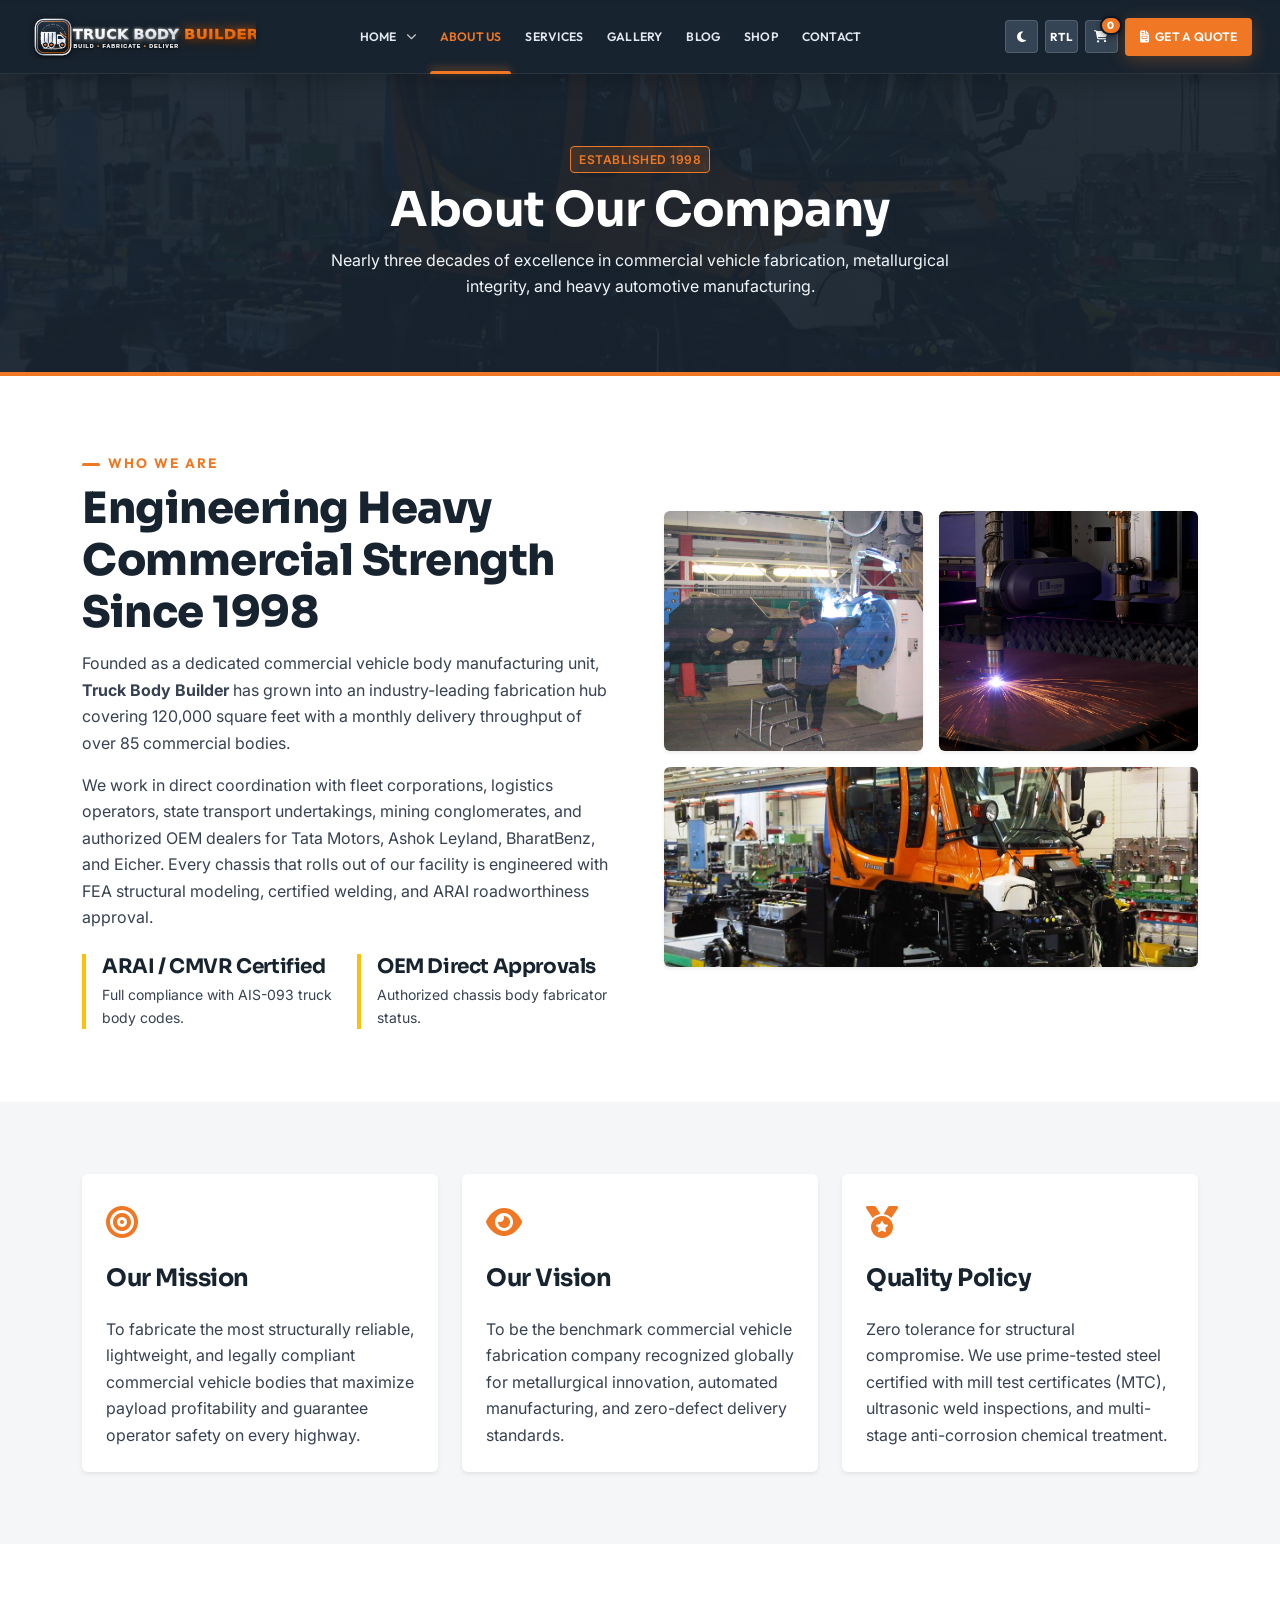
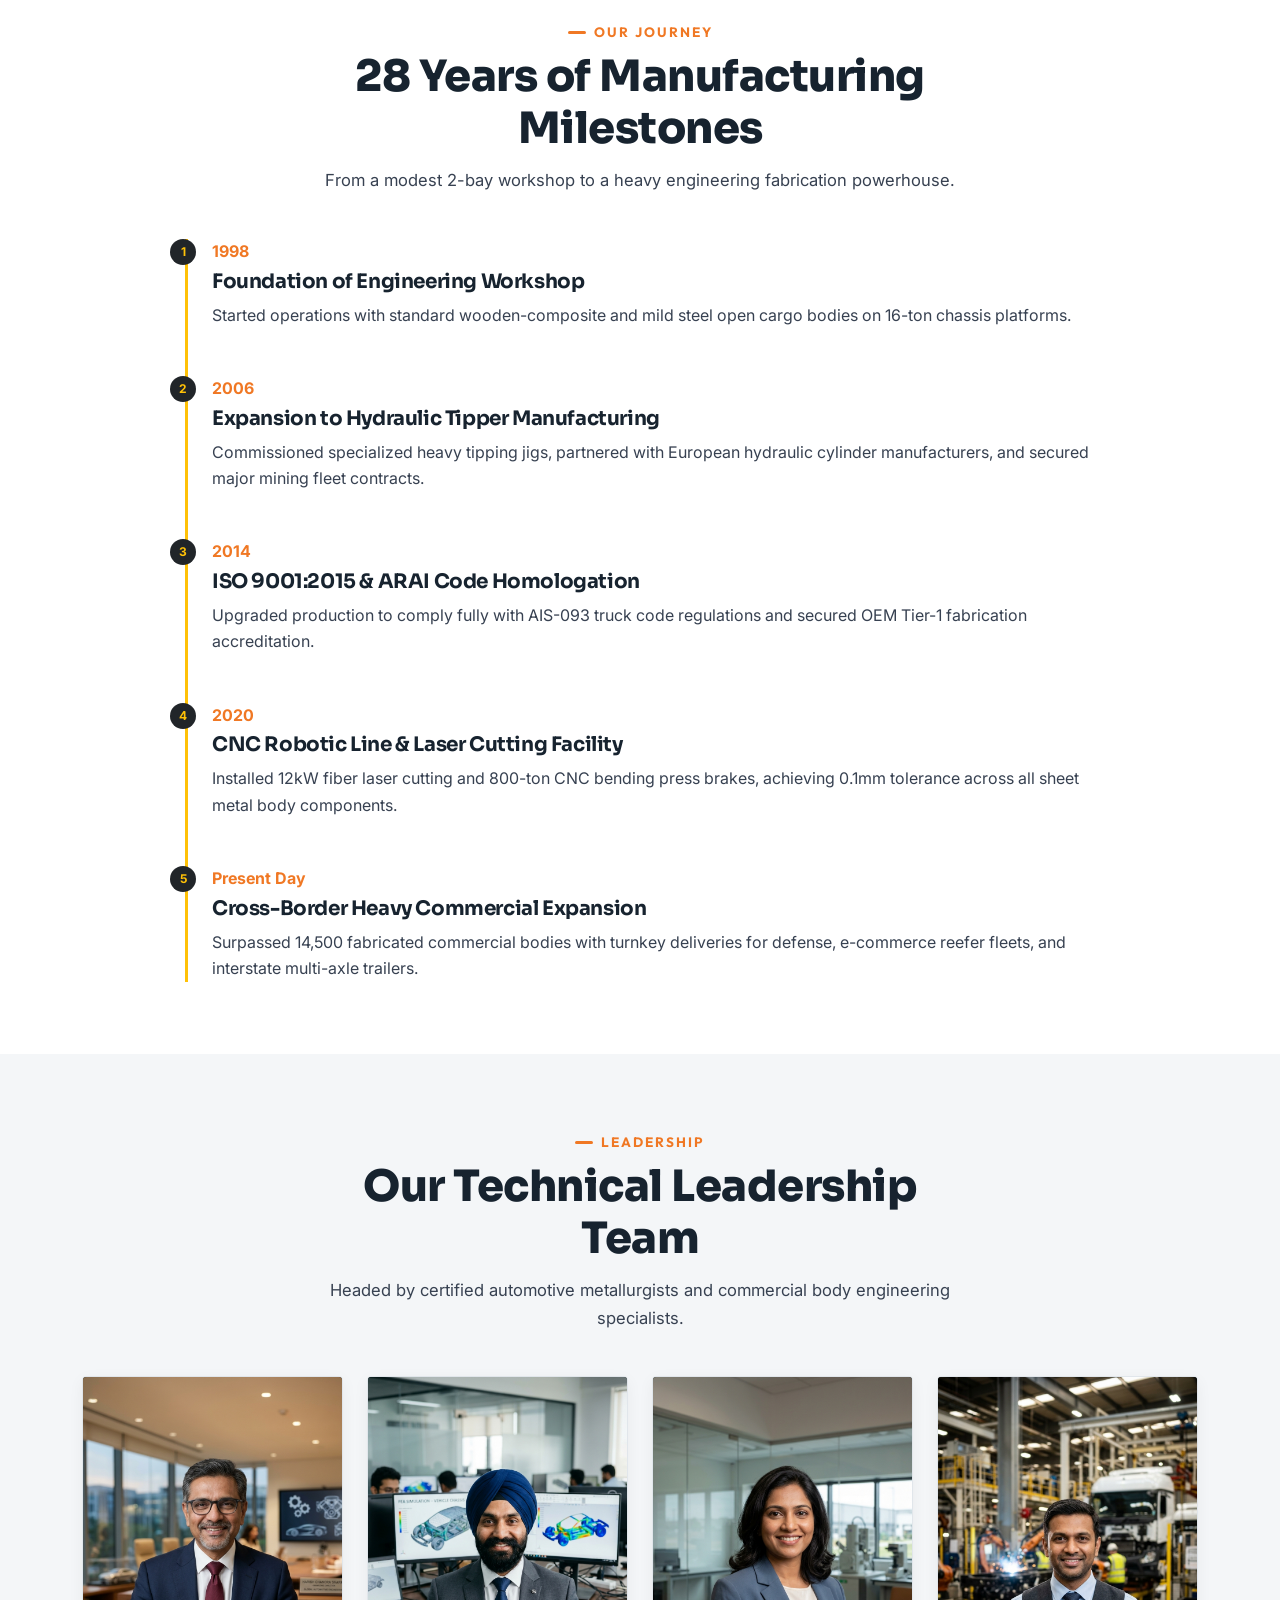
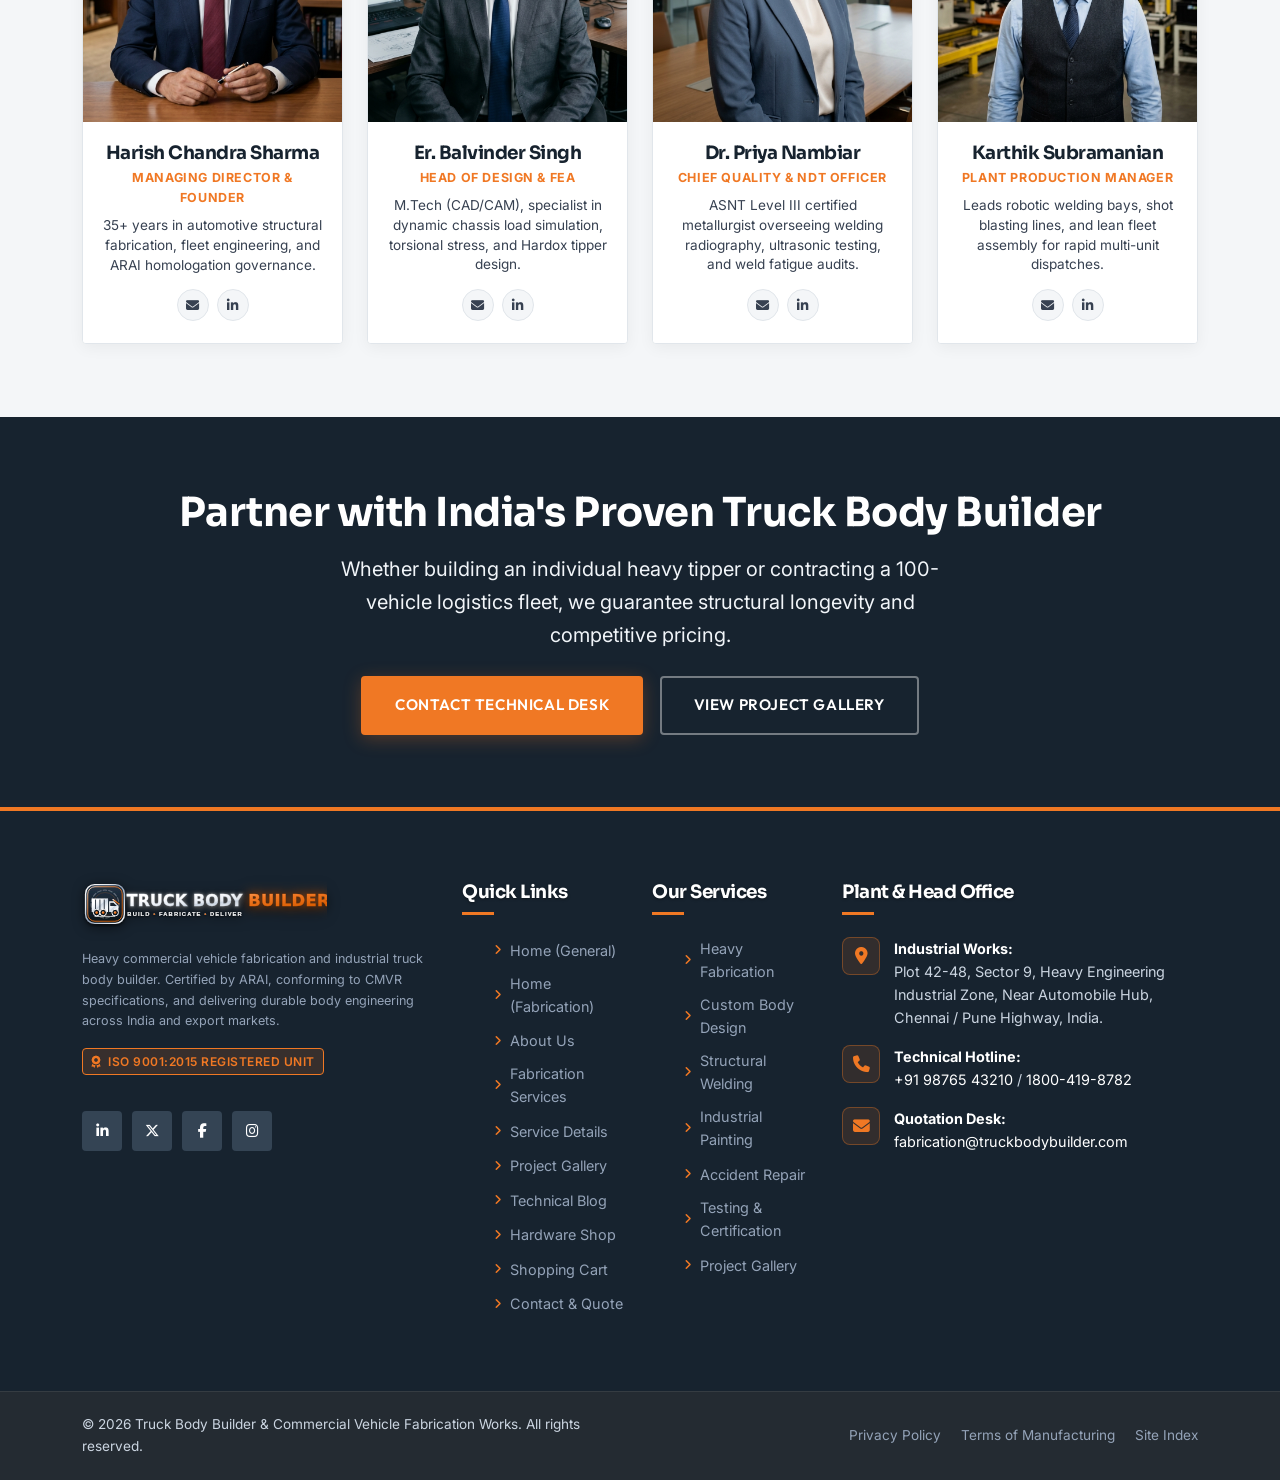
==== commit e3525642: "Fix website issues" ====
--- a/about.html
+++ b/about.html
@@ -74,8 +74,8 @@
                 Home <i class="fas fa-chevron-down nav-chevron ms-1"></i>
               </a>
               <ul class="dropdown-menu dropdown-menu-industrial">
-                <li><a class="dropdown-item" href="index.html"><i class="fas fa-industry"></i> Home 1</a></li>
-                <li><a class="dropdown-item" href="home-2.html"><i class="fas fa-tools"></i> Home 2</a></li>
+                <li><a class="dropdown-item" href="index.html">Commercial Vehicles</a></li>
+                <li><a class="dropdown-item" href="home-2.html">Custom Fabrication</a></li>
               </ul>
             </li>
             <li class="nav-item">
--- a/assets/css/style.css
+++ b/assets/css/style.css
@@ -53,7 +53,17 @@
   font-size: 16px;
 }
 
-html, body {
+html {
+  scroll-behavior: smooth;
+  font-size: 16px;
+  width: 100%;
+  max-width: 100%;
+  overflow-x: hidden;
+}
+
+body {
+  width: 100%;
+  max-width: 100%;
   overflow-x: clip;
 }
 body {
@@ -185,6 +195,9 @@
   align-items: center;
   justify-content: space-between;
   width: 100%;
+  max-width: 1360px;
+  padding-left: 20px;
+  padding-right: 20px;
 }
 
 /* ==========================================================================
@@ -2166,17 +2179,27 @@
 }
 
 .product-body {
-  padding: 22px;
+  padding: 20px 16px;
   flex: 1 1 auto;
   display: flex;
   flex-direction: column;
 }
 
+@media (min-width: 992px) and (max-width: 1200px) {
+  .product-body {
+    padding: 18px 12px;
+  }
+}
+
 .product-title {
-  font-size: 1.25rem;
+  font-size: 1.2rem;
   font-weight: 700;
   margin-bottom: 10px;
   color: var(--primary-steel);
+  line-height: 1.3;
+  min-height: 2.6rem;
+  display: flex;
+  align-items: center;
 }
 
 .product-card:hover .product-title {
@@ -2184,10 +2207,15 @@
 }
 
 .product-desc {
-  font-size: 0.9rem;
+  font-size: 0.875rem;
+  line-height: 1.5;
   color: var(--body-text);
   margin-bottom: 16px;
-  flex-grow: 1;
+  min-height: 3.9rem;
+  display: -webkit-box;
+  -webkit-line-clamp: 3;
+  -webkit-box-orient: vertical;
+  overflow: hidden;
 }
 
 .product-specs {
@@ -2202,19 +2230,106 @@
 .spec-row {
   display: flex;
   justify-content: space-between;
-  margin-bottom: 4px;
+  align-items: baseline;
+  margin-bottom: 6px;
+  line-height: 1.45;
 }
 
 .spec-row:last-child {
   margin-bottom: 0;
 }
 
+.spec-row span {
+  color: #64748b;
+  font-weight: 500;
+  margin-right: 8px;
+  flex-shrink: 0;
+  text-align: left;
+}
+
+.spec-row strong {
+  color: var(--primary-steel);
+  font-weight: 700;
+  text-align: right;
+  word-break: break-word;
+}
+
 .product-footer {
   display: flex;
-  gap: 10px;
+  gap: 6px;
   align-items: center;
   padding-top: 12px;
   border-top: 1px solid var(--border-color);
+}
+
+.product-footer .btn {
+  display: inline-flex;
+  align-items: center;
+  justify-content: center;
+  white-space: nowrap;
+  font-weight: 700;
+  font-size: 0.78rem;
+  letter-spacing: 0.2px;
+  line-height: 1.3;
+  padding: 7px 10px;
+}
+
+.product-footer .btn-industrial {
+  flex: 1 1 auto;
+  min-width: 0;
+}
+
+.product-footer .btn-outline-steel {
+  flex: 0 0 auto;
+  padding-left: 10px !important;
+  padding-right: 10px !important;
+}
+
+.product-footer .btn i {
+  line-height: 1;
+  font-size: 0.78rem;
+  margin-right: 4px !important;
+}
+
+@media (min-width: 992px) and (max-width: 1199.98px) {
+  .product-body {
+    padding: 14px 8px !important;
+  }
+  .product-footer {
+    display: flex;
+    flex-wrap: nowrap;
+    gap: 3px;
+  }
+  .product-footer .btn {
+    font-size: 0.68rem;
+    padding: 6px 4px !important;
+    letter-spacing: 0;
+    white-space: nowrap;
+    overflow: visible;
+  }
+  .product-footer .btn-industrial {
+    flex: 1 1 auto;
+    min-width: 0;
+  }
+  .product-footer .btn-outline-steel {
+    flex: 0 0 auto;
+    padding-left: 5px !important;
+    padding-right: 5px !important;
+  }
+  .product-footer .btn i {
+    font-size: 0.66rem;
+    margin-right: 2px !important;
+  }
+}
+
+@media (max-width: 360px) {
+  .product-footer {
+    flex-direction: column;
+    gap: 6px;
+  }
+  .product-footer .btn {
+    width: 100%;
+  }
 }
 
 /* ==========================================================================
@@ -2871,6 +2986,35 @@
   color: var(--muted-text);
 }
 
+/* Cart Table Product Media & Info Alignment */
+.cart-product-cell {
+  min-width: 280px;
+}
+
+.cart-product-media-wrap {
+  display: flex;
+  align-items: center;
+  gap: 16px;
+}
+
+.cart-product-img {
+  width: 78px;
+  height: 58px;
+  min-width: 78px;
+  object-fit: cover;
+  flex-shrink: 0;
+  border-radius: var(--radius-sm);
+  border: 1px solid rgba(0, 0, 0, 0.1);
+  background-color: #f1f5f9;
+  box-shadow: 0 2px 6px rgba(0, 0, 0, 0.08);
+  display: block;
+}
+
+.cart-product-details {
+  min-width: 0;
+  flex: 1 1 auto;
+}
+
 .cart-qty-ctrl {
   display: inline-flex;
   align-items: center;
--- a/assets/css/responsive.css
+++ b/assets/css/responsive.css
@@ -34,51 +34,162 @@
   }
 }
 
-/* Tablet & Laptop Navbar Alignment (992px - 1199px) */
-@media (min-width: 992px) and (max-width: 1199.98px) {
+/* ==========================================================================
+   Desktop & Laptop Professional Fluid Navbar System (>= 992px)
+   Adapts cleanly across 992px, 1024px, 1200px, 1280px, 1366px, 1440px, and 4K
+   ========================================================================== */
+@media (min-width: 992px) {
+  .site-header {
+    height: 74px !important;
+    position: -webkit-sticky !important;
+    position: sticky !important;
+    top: 0 !important;
+    z-index: 1050 !important;
+    width: 100% !important;
+  }
+
   .site-header .navbar {
-    min-height: 70px;
+    min-height: 74px !important;
+    height: 74px !important;
+    padding: 0 !important;
+    width: 100% !important;
+  }
+
+  .site-header .container.navbar-container,
+  .navbar-container {
+    max-width: 100% !important;
+    width: 100% !important;
+    box-sizing: border-box !important;
+    padding-left: clamp(16px, 2.2vw, 36px) !important;
+    padding-right: clamp(16px, 2.2vw, 36px) !important;
+    display: flex !important;
+    flex-direction: row !important;
+    flex-wrap: nowrap !important;
+    align-items: center !important;
+    justify-content: space-between !important;
+    gap: 8px !important;
   }
 
   .navbar-brand-industrial {
-    margin-right: 1rem;
-    gap: 8px;
-  }
-
-  .brand-icon-wrapper {
-    width: 38px;
-    height: 38px;
-    font-size: 1.15rem;
-  }
-
-  .brand-text-title {
-    font-size: 1.12rem;
-  }
-
-  .brand-text-sub {
-    font-size: 0.58rem;
-    letter-spacing: 1.1px;
+    margin-right: clamp(8px, 1.2vw, 20px) !important;
+    gap: 8px !important;
+    flex-shrink: 0 !important;
+    display: inline-flex !important;
+    align-items: center !important;
+  }
+
+  .brand-logo-main {
+    height: clamp(42px, 3.2vw, 48px) !important;
+    max-width: clamp(210px, 20vw, 275px) !important;
+    width: auto !important;
+    object-fit: contain !important;
+  }
+
+  .navbar-drawer {
+    display: flex !important;
+    align-items: center !important;
+    justify-content: space-between !important;
+    flex: 1 1 auto !important;
+    min-width: 0 !important;
+    position: static !important;
+    transform: none !important;
+    visibility: visible !important;
+    pointer-events: auto !important;
+    width: auto !important;
+    max-width: none !important;
+    height: auto !important;
+    background: transparent !important;
+    box-shadow: none !important;
+    border: none !important;
+    padding: 0 !important;
+    overflow: visible !important;
+  }
+
+  .navbar-drawer .navbar-nav {
+    display: flex !important;
+    flex-direction: row !important;
+    flex-wrap: nowrap !important;
+    align-items: center !important;
+    justify-content: center !important;
+    margin: 0 auto !important;
+    gap: clamp(0px, 0.35vw, 6px) !important;
+    height: 74px !important;
+    flex-shrink: 1 !important;
+    padding: 0 !important;
+    list-style: none !important;
+  }
+
+  .navbar-drawer .navbar-nav .nav-item {
+    display: flex !important;
+    align-items: center !important;
+    height: 74px !important;
+    flex-shrink: 0 !important;
   }
 
   .navbar-dark .navbar-nav .nav-link {
-    font-size: 0.8rem;
-    padding: 24px 8px;
-    gap: 4px;
-    letter-spacing: 0.4px;
+    font-size: clamp(0.76rem, 0.85vw, 0.88rem) !important;
+    padding: 0 clamp(6px, 0.75vw, 12px) !important;
+    height: 74px !important;
+    display: inline-flex !important;
+    align-items: center !important;
+    letter-spacing: 0.25px !important;
+    white-space: nowrap !important;
+  }
+
+  .navbar-dark .navbar-nav .nav-link i.nav-chevron {
+    font-size: 0.65rem !important;
+    margin-left: 3px !important;
+  }
+
+  .navbar-dark .navbar-nav .nav-link.active::after,
+  .navbar-nav .nav-link.active::after {
+    bottom: 0 !important;
+    height: 3px !important;
+    width: 100% !important;
+    left: 0 !important;
+    border-radius: 3px 3px 0 0 !important;
   }
 
   .header-actions {
-    gap: 6px;
-  }
-
-  .header-icon-btn {
-    width: 36px;
-    height: 36px;
+    display: flex !important;
+    flex-direction: row !important;
+    flex-wrap: nowrap !important;
+    align-items: center !important;
+    gap: clamp(5px, 0.55vw, 9px) !important;
+    flex-shrink: 0 !important;
+    margin-left: auto !important;
+    width: auto !important;
+    margin-top: 0 !important;
+    padding-top: 0 !important;
+    border-top: none !important;
+  }
+
+  .header-actions .header-icon-btn {
+    width: clamp(33px, 2.3vw, 36px) !important;
+    height: clamp(33px, 2.3vw, 36px) !important;
+    min-width: clamp(33px, 2.3vw, 36px) !important;
+    font-size: clamp(0.76rem, 0.85vw, 0.85rem) !important;
+    padding: 0 !important;
+    flex-shrink: 0 !important;
+    display: inline-flex !important;
+    align-items: center !important;
+    justify-content: center !important;
+  }
+
+  .header-actions .cart-icon-btn {
+    display: inline-flex !important;
+    overflow: visible !important;
   }
 
   .nav-cta-btn {
-    padding: 9px 15px;
-    font-size: 0.78rem;
+    padding: 8px clamp(11px, 1vw, 17px) !important;
+    font-size: clamp(0.76rem, 0.85vw, 0.88rem) !important;
+    white-space: nowrap !important;
+    letter-spacing: 0.3px !important;
+    flex-shrink: 0 !important;
+    display: inline-flex !important;
+    align-items: center !important;
+    gap: 6px !important;
   }
 }
 
@@ -222,28 +333,33 @@
     font-size: 0.85rem;
   }
 
-  /* Slide-in Drawer Container */
+    /* Slide-in Drawer Container */
   .navbar-drawer {
     position: fixed;
     top: 0;
-    right: -340px;
+    right: 0;
+    transform: translateX(105%);
+    visibility: hidden;
+    pointer-events: none;
     width: 320px;
     max-width: 86vw;
     height: 100vh;
     height: 100dvh;
-    background-color: var(--primary-steel);
-    z-index: 1060;
+    background-color: #0E1620;
+    z-index: 1090;
     display: flex;
     flex-direction: column;
     padding: 24px 20px;
     overflow-y: auto;
-    box-shadow: -8px 0 35px rgba(0, 0, 0, 0.6);
-    transition: right 0.35s cubic-bezier(0.16, 1, 0.3, 1), transform 0.35s ease;
+    box-shadow: -12px 0 45px rgba(0, 0, 0, 0.8);
+    transition: transform 0.35s cubic-bezier(0.16, 1, 0.3, 1), visibility 0.35s ease;
     border-left: 3px solid var(--industrial-orange);
   }
 
   .navbar-drawer.is-open {
-    right: 0;
+    transform: translateX(0);
+    visibility: visible;
+    pointer-events: auto;
   }
 
   /* Drawer Header */
@@ -592,11 +708,65 @@
     height: 280px;
   }
 
-  /* Cart Mobile Adaptations */
+    /* Cart Mobile Adaptations */
+  .cart-table-wrapper {
+    overflow-x: auto !important;
+    -webkit-overflow-scrolling: touch !important;
+    margin-bottom: 20px !important;
+    border-radius: var(--radius-sm) !important;
+  }
+
+  .cart-table {
+    min-width: 560px !important;
+    width: 100% !important;
+  }
+
   .cart-table th, 
   .cart-table td {
-    padding: 12px 10px;
-    font-size: 0.85rem;
+    padding: 12px 10px !important;
+    font-size: 0.84rem !important;
+  }
+
+  .cart-product-cell {
+    min-width: 230px !important;
+  }
+
+  .cart-product-media-wrap {
+    gap: 10px !important;
+  }
+
+  .cart-product-img {
+    width: 65px !important;
+    height: 50px !important;
+    min-width: 65px !important;
+    border-radius: 4px !important;
+  }
+
+  .cart-item-title {
+    font-size: 0.85rem !important;
+    line-height: 1.3 !important;
+    margin-bottom: 2px !important;
+  }
+
+  .cart-item-meta {
+    font-size: 0.72rem !important;
+  }
+
+  .cart-qty-ctrl {
+    display: inline-flex !important;
+    align-items: center !important;
+  }
+
+  .cart-qty-ctrl .qty-btn {
+    width: 28px !important;
+    height: 28px !important;
+    padding: 0 !important;
+  }
+
+  .cart-qty-ctrl .qty-input {
+    width: 34px !important;
+    height: 28px !important;
+    font-size: 0.82rem !important;
   }
 
   .back-to-top {
@@ -712,21 +882,26 @@
 }
 
 [dir="rtl"] .navbar-brand-industrial {
-  margin-right: 0;
-  margin-left: 1.5rem;
+  margin-right: 0 !important;
+  margin-left: clamp(8px, 1.2vw, 20px) !important;
 }
 
 [dir="rtl"] .navbar-drawer {
   right: auto;
-  left: -340px;
+  left: 0;
+  transform: translateX(-105%);
+  visibility: hidden;
+  pointer-events: none;
   border-left: none;
   border-right: 3px solid var(--industrial-orange);
   box-shadow: 8px 0 35px rgba(0, 0, 0, 0.6);
-  transition: left 0.35s cubic-bezier(0.16, 1, 0.3, 1), transform 0.35s ease;
+  transition: transform 0.35s cubic-bezier(0.16, 1, 0.3, 1), visibility 0.35s ease;
 }
 
 [dir="rtl"] .navbar-drawer.is-open {
-  left: 0;
+  transform: translateX(0);
+  visibility: visible;
+  pointer-events: auto;
 }
 
 [dir="rtl"] .navbar-dark .navbar-nav .nav-link {
@@ -778,7 +953,7 @@
 
 [dir="rtl"] .header-actions {
   margin-left: 0 !important;
-  margin-right: 1rem !important;
+  margin-right: auto !important;
 }
 
 [dir="rtl"] .dropdown-toggle::after {
@@ -1014,7 +1189,14 @@
     top: 0 !important;
     z-index: 1050 !important;
     width: 100% !important;
+    max-width: 100vw !important;
     padding: 8px 0 !important;
+  }
+
+  .site-header .navbar {
+    width: 100% !important;
+    max-width: 100% !important;
+    padding: 0 !important;
   }
 
   .navbar-container {
@@ -1024,14 +1206,17 @@
     align-items: center !important;
     justify-content: space-between !important;
     gap: 8px !important;
-    padding-left: 12px !important;
-    padding-right: 12px !important;
+    width: 100% !important;
+    max-width: 100% !important;
+    box-sizing: border-box !important;
+    padding-left: 16px !important;
+    padding-right: 16px !important;
   }
 
   .navbar-brand-industrial {
     flex: 0 1 auto !important;
     min-width: 0 !important;
-    max-width: 58vw !important;
+    max-width: calc(100% - 145px) !important;
     margin-right: 0 !important;
     padding: 0 !important;
     display: flex !important;
@@ -1047,10 +1232,13 @@
   }
 
   .brand-logo-main {
-    height: 34px !important;
-    max-width: 220px !important;
+    height: auto !important;
+    max-height: 42px !important;
+    max-width: 100% !important;
     width: auto !important;
     object-fit: contain !important;
+    object-position: left center !important;
+    filter: drop-shadow(0 2px 8px rgba(0, 0, 0, 0.65)) !important;
   }
 
   .mobile-nav-controls {
@@ -1058,22 +1246,36 @@
     flex-direction: row !important;
     align-items: center !important;
     flex-shrink: 0 !important;
-    gap: 6px !important;
+    gap: 5px !important;
     margin-left: auto !important;
   }
 
   .mobile-nav-controls .header-icon-btn {
-    width: 35px !important;
-    height: 35px !important;
-    min-width: 35px !important;
+    width: 32px !important;
+    height: 32px !important;
+    min-width: 32px !important;
     padding: 0 !important;
-    font-size: 0.82rem !important;
+    font-size: 0.78rem !important;
     display: inline-flex !important;
     align-items: center !important;
     justify-content: center !important;
   }
 
-    .mobile-nav-controls .cart-icon-btn {
+  .mobile-nav-controls .navbar-toggler {
+    padding: 4px 7px !important;
+    height: 32px !important;
+    min-width: 34px !important;
+    display: inline-flex !important;
+    align-items: center !important;
+    justify-content: center !important;
+  }
+
+  .mobile-nav-controls .navbar-toggler-icon {
+    width: 18px !important;
+    height: 18px !important;
+  }
+
+  .mobile-nav-controls .cart-icon-btn {
     overflow: visible !important;
   }
 
@@ -1101,12 +1303,14 @@
   }
 
   .navbar-brand-industrial {
-    max-width: 58vw !important;
+    max-width: calc(100% - 138px) !important;
   }
 
   .brand-logo-main {
-    height: 30px !important;
-    max-width: 195px !important;
+    height: auto !important;
+    max-height: 37px !important;
+    max-width: 100% !important;
+    width: auto !important;
   }
 
   .mobile-nav-controls {
@@ -1114,27 +1318,35 @@
   }
 
   .mobile-nav-controls .header-icon-btn {
-    width: 32px !important;
-    height: 32px !important;
+    width: 30px !important;
+    height: 30px !important;
+    min-width: 30px !important;
+    font-size: 0.74rem !important;
+  }
+
+  .mobile-nav-controls .navbar-toggler {
+    height: 30px !important;
     min-width: 32px !important;
-    font-size: 0.78rem !important;
+    padding: 3px 6px !important;
   }
 }
 
 @media (max-width: 360px) {
   .navbar-container {
-    padding-left: 8px !important;
-    padding-right: 8px !important;
+    padding-left: 6px !important;
+    padding-right: 6px !important;
     gap: 4px !important;
   }
 
   .navbar-brand-industrial {
-    max-width: 56vw !important;
+    max-width: calc(100% - 124px) !important;
   }
 
   .brand-logo-main {
-    height: 27px !important;
-    max-width: 170px !important;
+    height: auto !important;
+    max-height: 32px !important;
+    max-width: 100% !important;
+    width: auto !important;
   }
 
   .mobile-nav-controls {
@@ -1142,25 +1354,34 @@
   }
 
   .mobile-nav-controls .header-icon-btn {
-    width: 29px !important;
-    height: 29px !important;
+    width: 27px !important;
+    height: 27px !important;
+    min-width: 27px !important;
+    font-size: 0.68rem !important;
+  }
+
+  .mobile-nav-controls .navbar-toggler {
+    height: 27px !important;
     min-width: 29px !important;
-    font-size: 0.72rem !important;
+    padding: 2px 4px !important;
   }
 }
 
 /* ==========================================================================
-   Mobile Hero Section Typography & Balanced Proportions
+   Tablet & Mobile Hero Section Typography & Balanced Proportions (<= 991.98px)
    ========================================================================== */
-@media (max-width: 767.98px) {
+@media (max-width: 991.98px) {
   .hero-carousel-section,
+  .hero-slides-wrapper,
   .hero-slide {
     overflow-x: hidden !important;
     max-width: 100vw !important;
+    width: 100% !important;
+    box-sizing: border-box !important;
   }
 
   .hero-slide-content {
-    padding: 24px 16px 60px !important;
+    padding: 24px 16px 50px !important;
     width: 100% !important;
     max-width: 100% !important;
     box-sizing: border-box !important;
@@ -1169,28 +1390,38 @@
   .hero-slide-content > .row {
     margin-left: 0 !important;
     margin-right: 0 !important;
-  }
-
-  .hero-col-left {
+    width: 100% !important;
+  }
+
+  .hero-col-left,
+  .hero-col-right {
     padding-left: 0 !important;
     padding-right: 0 !important;
     width: 100% !important;
+    max-width: 100% !important;
+    flex: 0 0 100% !important;
+    box-sizing: border-box !important;
   }
 
   .hero-section-2 .container {
     padding-left: 16px !important;
     padding-right: 16px !important;
+    width: 100% !important;
+    max-width: 100% !important;
   }
 
   .hero-section-2 .container > .row {
     margin-left: 0 !important;
     margin-right: 0 !important;
+    width: 100% !important;
   }
 
   .hero-section-2 .hero-col-left {
     padding-left: 0 !important;
     padding-right: 0 !important;
     width: 100% !important;
+    max-width: 100% !important;
+    flex: 0 0 100% !important;
   }
 
   .hero-badge {
@@ -1201,32 +1432,85 @@
   }
 
   .hero-heading {
-    font-size: clamp(1.4rem, 6.5vw, 2.1rem) !important;
-    line-height: 1.2 !important;
+    font-size: clamp(1.5rem, 4.4vw, 2.25rem) !important;
+    line-height: 1.22 !important;
     letter-spacing: -0.4px !important;
-    margin-bottom: 14px !important;
+    margin-bottom: 16px !important;
     word-break: normal !important;
+    overflow-wrap: break-word !important;
+    max-width: 100% !important;
   }
 
   .hero-subtitle {
-    font-size: 0.88rem !important;
-    line-height: 1.55 !important;
-    padding: 10px 14px !important;
-    margin-bottom: 18px !important;
+    font-size: clamp(0.88rem, 2vw, 1.02rem) !important;
+    line-height: 1.6 !important;
+    padding: 12px 16px !important;
+    margin-bottom: 20px !important;
     border-left-width: 3px !important;
+    max-width: 100% !important;
+    box-sizing: border-box !important;
+    overflow-wrap: break-word !important;
   }
 
   .hero-buttons {
     display: flex !important;
+    flex-wrap: wrap !important;
+    gap: 12px !important;
+    margin-bottom: 22px !important;
+    width: 100% !important;
+  }
+
+  .hero-buttons .btn {
+    padding: 12px 18px !important;
+    font-size: 0.88rem !important;
+  }
+
+  .hero-stats-open,
+  .hero-stats-row {
+    display: flex !important;
+    flex-wrap: wrap !important;
+    gap: 14px 20px !important;
+    max-width: 100% !important;
+    padding-top: 16px !important;
+  }
+
+  .hero-stat-sep {
+    display: none !important;
+  }
+
+  .hero-stat-unit-item {
+    flex: 1 1 28% !important;
+    min-width: 120px !important;
+  }
+
+  .hero-visual-showcase {
+    margin-top: 24px !important;
+    width: 100% !important;
+    max-width: 100% !important;
+    box-sizing: border-box !important;
+  }
+
+  .hero-ambient-orb-1,
+  .hero-ambient-orb-2 {
+    max-width: 100vw !important;
+    overflow: hidden !important;
+    pointer-events: none !important;
+  }
+
+  .hero-progress-track {
+    bottom: 0 !important;
+    height: 3px !important;
+  }
+}
+
+@media (max-width: 575.98px) {
+  .hero-buttons {
     flex-direction: column !important;
     gap: 10px !important;
-    margin-bottom: 20px !important;
   }
 
   .hero-buttons .btn {
     width: 100% !important;
-    padding: 12px 18px !important;
-    font-size: 0.88rem !important;
   }
 
   .hero-feature-pills {
@@ -1238,11 +1522,6 @@
   .hero-feature-pill {
     font-size: 0.78rem !important;
     padding: 6px 10px !important;
-  }
-
-  .hero-progress-track {
-    bottom: 0 !important;
-    height: 3px !important;
   }
 }
 
@@ -1372,6 +1651,43 @@
 
 /* 2. Standard Desktop (992px to 1199.98px) */
 @media (min-width: 992px) and (max-width: 1199.98px) {
+  /* Commercial Truck Body Cards at 1024px Viewport */
+  .product-body {
+    padding: 16px 12px !important;
+  }
+  .product-title {
+    font-size: 1.08rem !important;
+    min-height: 2.6rem !important;
+  }
+  .product-desc {
+    font-size: 0.825rem !important;
+    line-height: 1.45 !important;
+    min-height: 3.6rem !important;
+  }
+  .product-specs {
+    padding: 10px 10px !important;
+    margin-bottom: 14px !important;
+    font-size: 0.78rem !important;
+  }
+  .product-footer {
+    gap: 4px !important;
+    padding-top: 10px !important;
+  }
+  .product-footer .btn {
+    font-size: 0.72rem !important;
+    padding: 6px 6px !important;
+    letter-spacing: 0 !important;
+    white-space: nowrap !important;
+  }
+  .product-footer .btn i {
+    font-size: 0.7rem !important;
+    margin-right: 3px !important;
+  }
+  .product-footer .btn-outline-steel {
+    padding-left: 6px !important;
+    padding-right: 6px !important;
+  }
+
   .blog-title {
     min-height: 82px !important;
     height: 82px !important;
@@ -1510,3 +1826,70 @@
     justify-content: center !important;
   }
 }
+
+/* Ensure Desktop Navigation Layout (>= 992px) completely clears drawer styling */
+@media (min-width: 992px) {
+  .navbar-drawer {
+    position: static !important;
+    transform: none !important;
+    visibility: visible !important;
+    pointer-events: auto !important;
+    width: auto !important;
+    max-width: none !important;
+    height: auto !important;
+    background: transparent !important;
+    box-shadow: none !important;
+    border: none !important;
+    padding: 0 !important;
+    overflow: visible !important;
+    display: flex !important;
+    flex-direction: row !important;
+  }
+}
+
+
+/* ==========================================================================
+   Cart Page Product Thumbnail & Responsive Table System
+   ========================================================================== */
+@media (max-width: 991.98px) {
+  .cart-table-wrapper {
+    overflow-x: auto !important;
+    -webkit-overflow-scrolling: touch !important;
+    margin-bottom: 20px !important;
+    border-radius: var(--radius-sm) !important;
+  }
+  .cart-table {
+    min-width: 580px !important;
+    width: 100% !important;
+  }
+  .cart-product-cell {
+    min-width: 240px !important;
+  }
+  .cart-product-media-wrap {
+    display: flex !important;
+    align-items: center !important;
+    gap: 12px !important;
+  }
+  .cart-product-img {
+    width: 68px !important;
+    height: 52px !important;
+    min-width: 68px !important;
+    max-width: 68px !important;
+    flex: 0 0 68px !important;
+    object-fit: cover !important;
+    display: block !important;
+    border-radius: 4px !important;
+    background-color: #17232F !important;
+    box-shadow: 0 1px 4px rgba(0, 0, 0, 0.15) !important;
+  }
+  .cart-product-details {
+    min-width: 0 !important;
+    flex: 1 1 auto !important;
+  }
+  .cart-item-title {
+    font-size: 0.88rem !important;
+    font-weight: 600 !important;
+    line-height: 1.3 !important;
+    margin-bottom: 3px !important;
+  }
+}
--- a/assets/css/premium-motion.css
+++ b/assets/css/premium-motion.css
@@ -1115,21 +1115,21 @@
 .navbar-nav .nav-link::after {
   content: '';
   position: absolute;
-  bottom: 6px;
+  bottom: 0;
   left: 50%;
   width: 0;
-  height: 2px;
-  background: linear-gradient(90deg, #F07824, #FFA866);
-  box-shadow: 0 0 8px rgba(240, 120, 36, 0.8);
+  height: 3px;
+  background: var(--industrial-orange);
+  box-shadow: 0 -2px 8px rgba(240, 120, 36, 0.6);
   transition: width 0.3s var(--motion-ease-out), left 0.3s var(--motion-ease-out);
   pointer-events: none;
-  border-radius: 2px;
+  border-radius: 3px 3px 0 0;
 }
 
 .navbar-nav .nav-link:hover::after,
 .navbar-nav .nav-link.active::after {
-  width: 75%;
-  left: 12.5%;
+  width: 100%;
+  left: 0;
 }
 
 .navbar-nav .nav-link:hover {
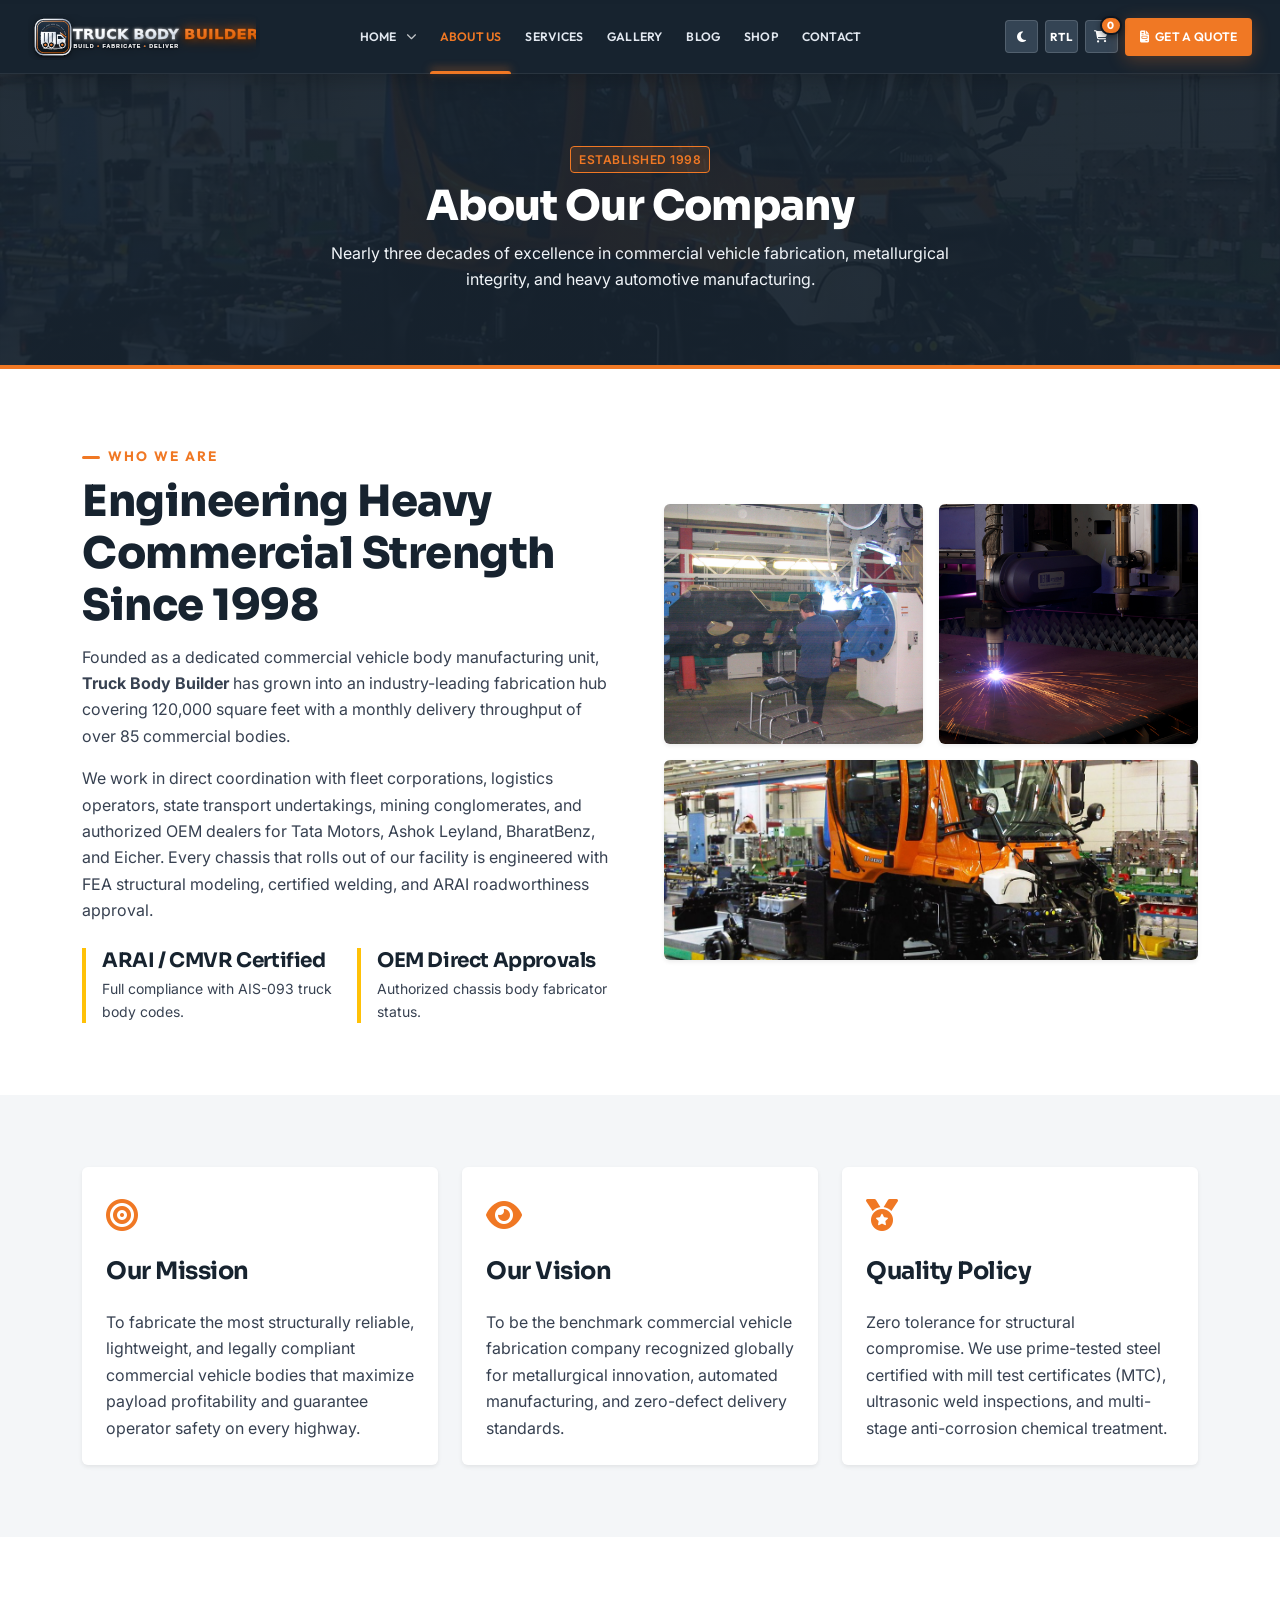
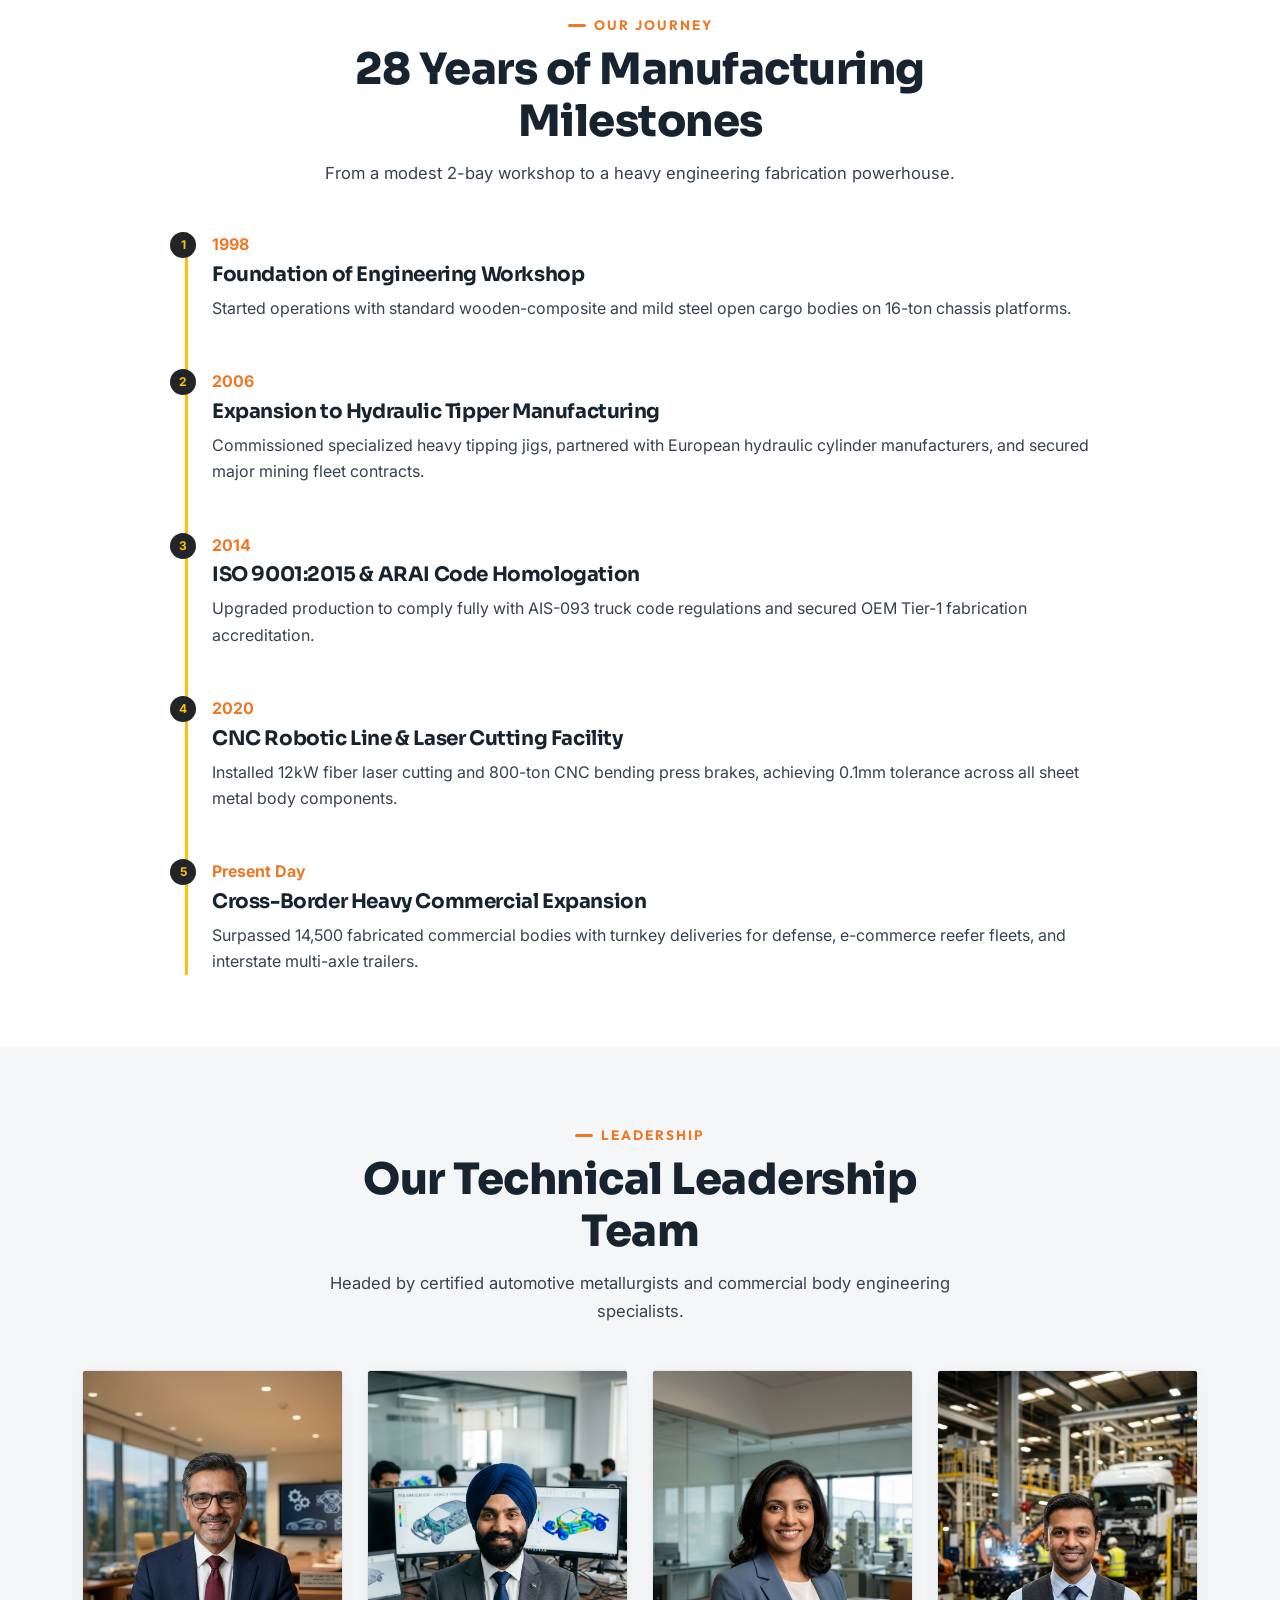
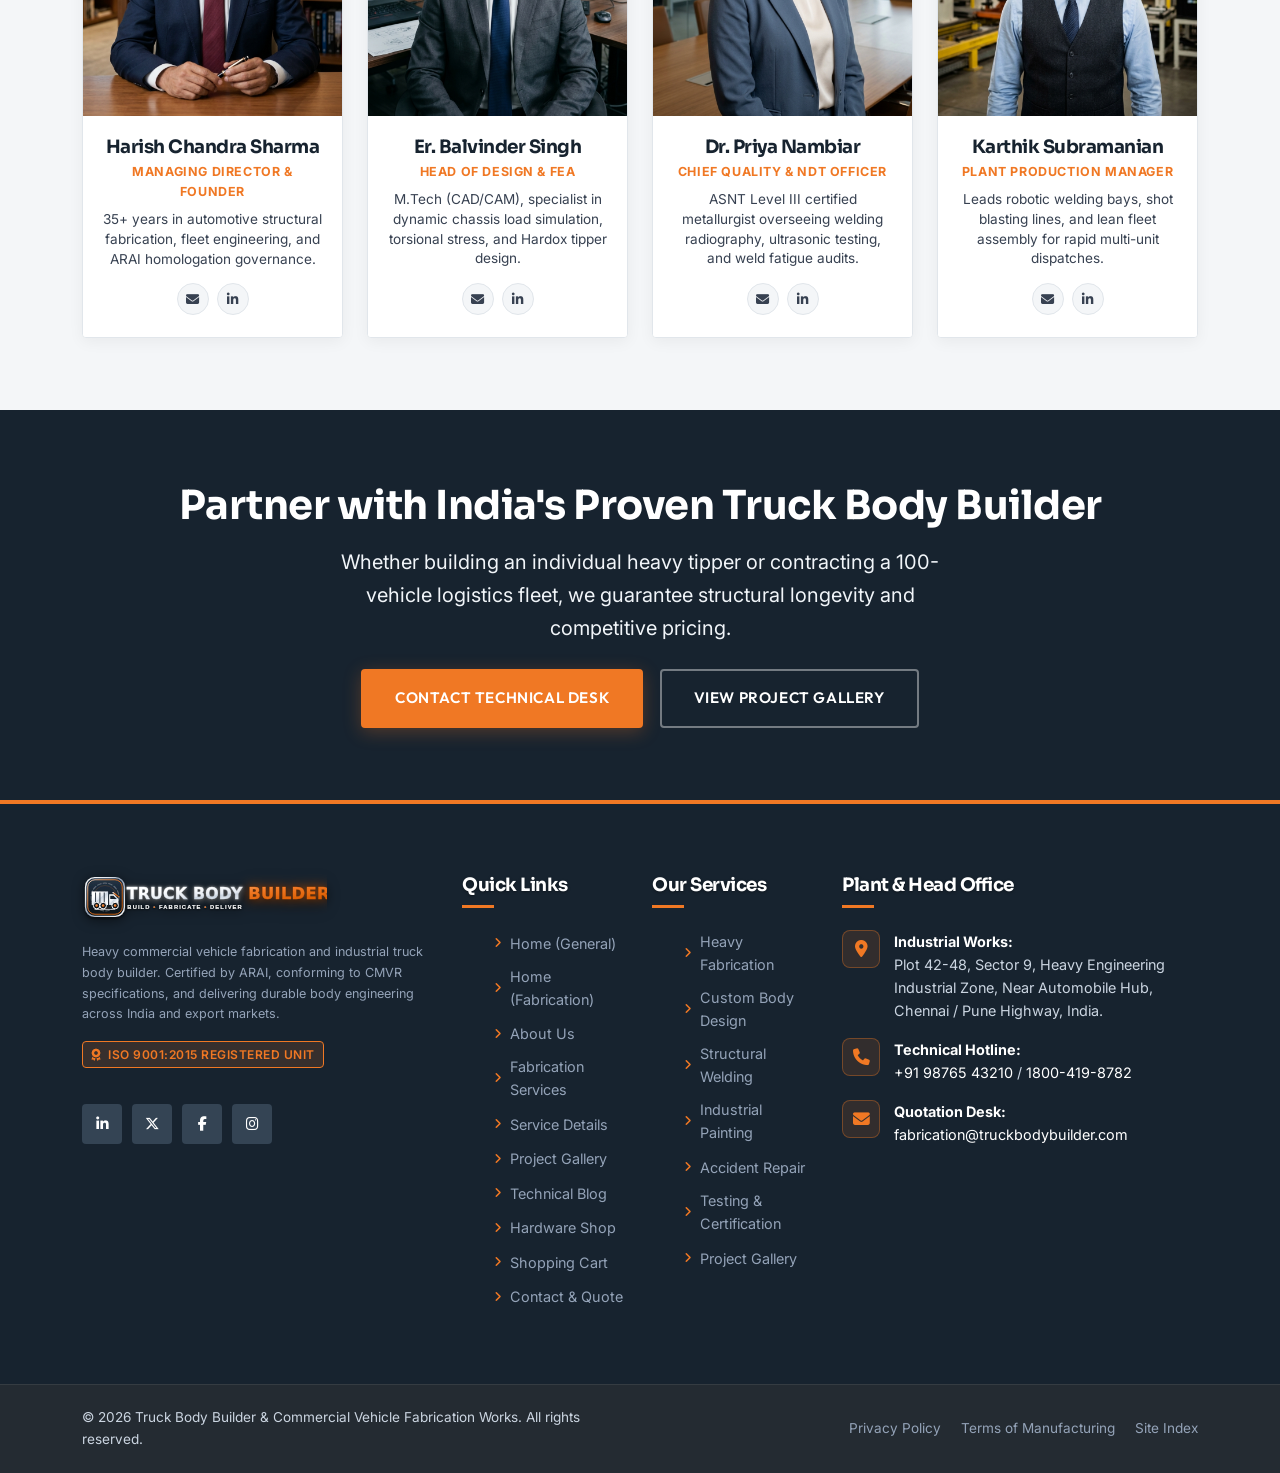
==== commit d6e97b7f: "Update project code" ====
--- a/about.html
+++ b/about.html
@@ -74,8 +74,8 @@
                 Home <i class="fas fa-chevron-down nav-chevron ms-1"></i>
               </a>
               <ul class="dropdown-menu dropdown-menu-industrial">
-                <li><a class="dropdown-item" href="index.html">Commercial Vehicles</a></li>
-                <li><a class="dropdown-item" href="home-2.html">Custom Fabrication</a></li>
+                <li><a class="dropdown-item" href="index.html"><i class="fas fa-truck-moving"></i> Commercial Vehicles</a></li>
+                <li><a class="dropdown-item" href="home-2.html"><i class="fas fa-screwdriver-wrench"></i> Custom Fabrication</a></li>
               </ul>
             </li>
             <li class="nav-item">
@@ -131,8 +131,8 @@
     <section class="py-5 text-white" style="background: linear-gradient(rgba(23, 35, 47, 0.94), rgba(23, 35, 47, 0.94)), url('assets/images/about/facility-1.jpg') center/cover no-repeat; border-bottom: 4px solid var(--industrial-orange);">
       <div class="container py-4 text-center">
         <span class="badge-certified mb-2 d-inline-block">Established 1998</span>
-        <h1 class="display-5 fw-bold text-white mb-2">About Our Company</h1>
-        <p class="text-light opacity-90 mx-auto mb-0" style="max-width: 650px;">
+        <h1 class="display-5 fw-bold text-white mb-2" dir="auto">About Our Company</h1>
+        <p class="text-light opacity-90 mx-auto mb-0" style="max-width: 650px;" dir="auto">
           Nearly three decades of excellence in commercial vehicle fabrication, metallurgical integrity, and heavy automotive manufacturing.
         </p>
       </div>
--- a/assets/css/style.css
+++ b/assets/css/style.css
@@ -698,31 +698,50 @@
   .dropdown-menu-industrial .dropdown-item {
     color: #D1D5DB;
     font-family: var(--font-heading);
-    font-size: 0.85rem;
-    font-weight: 500;
-    padding: 11px 20px;
+    font-size: 0.88rem;
+    font-weight: 600;
+    padding: 10px 16px;
     display: flex;
     align-items: center;
-    gap: 10px;
+    gap: 12px;
     transition: all var(--transition-fast);
     text-decoration: none;
     background: transparent;
     border: none;
     width: 100%;
+    border-radius: 6px;
   }
 
   .dropdown-menu-industrial .dropdown-item i {
     color: var(--industrial-orange);
-    font-size: 0.8rem;
-    width: 16px;
-    text-align: center;
+    font-size: 0.92rem;
+    width: 32px;
+    height: 32px;
+    border-radius: 8px;
+    display: inline-flex;
+    align-items: center;
+    justify-content: center;
+    background: rgba(240, 120, 36, 0.12);
+    border: 1px solid rgba(240, 120, 36, 0.28);
+    box-shadow: inset 0 1px 0 rgba(255, 255, 255, 0.08);
+    transition: all var(--transition-fast);
+    flex-shrink: 0;
   }
 
   .dropdown-menu-industrial .dropdown-item:hover,
   .dropdown-menu-industrial .dropdown-item.active {
     background-color: var(--secondary-steel-blue);
     color: var(--white);
-    padding-left: 24px;
+    padding-left: 20px;
+  }
+
+  .dropdown-menu-industrial .dropdown-item:hover i,
+  .dropdown-menu-industrial .dropdown-item.active i {
+    background: linear-gradient(135deg, #F07824 0%, #D45B0A 100%);
+    color: #FFFFFF;
+    border-color: #F07824;
+    box-shadow: 0 4px 12px rgba(240, 120, 36, 0.45);
+    transform: scale(1.06);
   }
 }
 
@@ -3078,19 +3097,21 @@
   position: fixed;
   bottom: 30px;
   right: 30px;
-  background-color: var(--primary-steel);
-  color: var(--white);
-  border-left: 5px solid var(--industrial-orange);
-  padding: 16px 24px;
+  background-color: #17232F !important;
+  color: #FFFFFF !important;
+  border: 1px solid rgba(255, 255, 255, 0.12) !important;
+  border-left: 5px solid var(--industrial-orange) !important;
+  padding: 14px 22px;
   border-radius: var(--radius-sm);
-  box-shadow: 0 10px 30px rgba(0, 0, 0, 0.3);
-  display: flex;
-  align-items: center;
-  gap: 14px;
+  box-shadow: 0 14px 38px rgba(0, 0, 0, 0.5), 0 2px 8px rgba(0, 0, 0, 0.3) !important;
+  display: flex;
+  align-items: center;
+  gap: 16px;
   z-index: 1090;
   transform: translateY(100px);
   opacity: 0;
   transition: all 0.35s cubic-bezier(0.175, 0.885, 0.32, 1.275);
+  max-width: 540px;
 }
 
 .cart-toast.show {
@@ -3099,8 +3120,68 @@
 }
 
 .cart-toast-icon {
-  font-size: 1.5rem;
-  color: var(--industrial-orange);
+  font-size: 1.6rem;
+  color: var(--industrial-orange) !important;
+  display: flex;
+  align-items: center;
+  justify-content: center;
+  flex-shrink: 0;
+}
+
+.cart-toast-body {
+  color: #FFFFFF !important;
+}
+
+.cart-toast-body strong,
+.cart-toast-title {
+  display: block;
+  color: #FFFFFF !important;
+  font-family: var(--font-heading);
+  font-size: 0.95rem;
+  font-weight: 700;
+  letter-spacing: -0.01em;
+  margin-bottom: 2px;
+}
+
+.cart-toast-body p,
+.cart-toast-body small,
+.cart-toast-body .small,
+.cart-toast-msg {
+  color: #E2E8F0 !important;
+  font-size: 0.84rem !important;
+  line-height: 1.4 !important;
+  margin-bottom: 0 !important;
+  opacity: 0.95;
+}
+
+.cart-toast-btn {
+  background-color: var(--industrial-orange) !important;
+  color: #FFFFFF !important;
+  border: 1px solid var(--industrial-orange) !important;
+  font-family: var(--font-heading);
+  font-weight: 700 !important;
+  font-size: 0.8rem !important;
+  letter-spacing: 0.5px;
+  text-transform: uppercase;
+  padding: 8px 16px !important;
+  border-radius: 4px !important;
+  text-decoration: none !important;
+  white-space: nowrap;
+  display: inline-flex;
+  align-items: center;
+  justify-content: center;
+  transition: all 0.2s ease-in-out;
+  box-shadow: 0 2px 8px rgba(240, 120, 36, 0.35);
+  flex-shrink: 0;
+}
+
+.cart-toast-btn:hover,
+.cart-toast-btn:focus {
+  background-color: var(--industrial-orange-hover, #d96515) !important;
+  border-color: var(--industrial-orange-hover, #d96515) !important;
+  color: #FFFFFF !important;
+  box-shadow: 0 4px 14px rgba(240, 120, 36, 0.55);
+  transform: translateY(-1px);
 }
 
 /* ==========================================================================
@@ -4683,3 +4764,125 @@
   color: #64748B !important;
   opacity: 1 !important;
 }
+
+/* ==========================================================================
+   Industrial Pagination (Consistent across Blog & Catalogs)
+   ========================================================================== */
+.pagination {
+  gap: 6px;
+  align-items: center;
+  margin-bottom: 0;
+}
+
+.pagination .page-item:first-child .page-link,
+.pagination .page-item:last-child .page-link,
+.pagination .page-link {
+  border-radius: 6px !important;
+  color: var(--primary-steel, #17232F);
+  background-color: var(--card-bg, #ffffff);
+  border: 1px solid var(--border-color, #E1E6EB);
+  padding: 0.5rem 0.95rem;
+  font-weight: 600;
+  font-size: 0.95rem;
+  min-width: 42px;
+  text-align: center;
+  transition: all 0.2s ease-in-out;
+  box-shadow: 0 1px 2px rgba(0, 0, 0, 0.04);
+}
+
+.pagination .page-link:hover {
+  color: #ffffff !important;
+  background-color: var(--industrial-orange, #F07824) !important;
+  border-color: var(--industrial-orange, #F07824) !important;
+  transform: translateY(-1px);
+  box-shadow: 0 3px 8px rgba(240, 120, 36, 0.28);
+}
+
+.pagination .page-item.active .page-link {
+  color: #ffffff !important;
+  background-color: var(--industrial-orange, #F07824) !important;
+  border-color: var(--industrial-orange, #F07824) !important;
+  box-shadow: 0 3px 10px rgba(240, 120, 36, 0.35);
+  cursor: default;
+}
+
+.pagination .page-link:focus,
+.pagination .page-link:focus-visible {
+  outline: none !important;
+  color: var(--industrial-orange, #F07824);
+  border-color: var(--industrial-orange, #F07824) !important;
+  box-shadow: 0 0 0 3px rgba(240, 120, 36, 0.22) !important;
+}
+
+.pagination .page-item.active .page-link:focus {
+  color: #ffffff !important;
+  box-shadow: 0 0 0 3px rgba(240, 120, 36, 0.35) !important;
+}
+
+.pagination .page-item.disabled .page-link {
+  color: #94a3b8 !important;
+  background-color: #f1f5f9 !important;
+  border-color: var(--border-color, #E1E6EB) !important;
+  cursor: not-allowed !important;
+  pointer-events: none;
+  opacity: 0.65;
+  box-shadow: none !important;
+  transform: none !important;
+}
+
+/* ==========================================================================
+   Contact Cards Alignment System
+   ========================================================================== */
+.contact-info-card {
+  transition: transform var(--transition-normal), box-shadow var(--transition-normal), border-color var(--transition-normal);
+}
+
+.contact-info-card:hover {
+  transform: translateY(-4px);
+  box-shadow: 0 14px 28px rgba(23, 35, 47, 0.08);
+  border-color: var(--industrial-orange) !important;
+}
+
+.contact-card-header {
+  min-height: 52px;
+}
+
+.contact-card-title {
+  font-size: 1.05rem;
+  line-height: 1.28;
+}
+
+.contact-card-body {
+  line-height: 1.55;
+}
+
+/* ==========================================================================
+   Specialized Product Showcase Cards (Home-2)
+   ========================================================================== */
+.specialized-product-card {
+  transition: transform var(--transition-normal), box-shadow var(--transition-normal), border-color var(--transition-normal);
+  background: var(--card-bg, #ffffff);
+}
+
+.specialized-product-card:hover {
+  transform: translateY(-5px);
+  box-shadow: 0 16px 36px rgba(23, 35, 47, 0.12);
+  border-color: var(--industrial-orange) !important;
+}
+
+.specialized-card-thumb {
+  height: 240px;
+  overflow: hidden;
+  position: relative;
+  background: #17232F;
+}
+
+.specialized-product-card:hover .specialized-product-img {
+  transform: scale(1.05);
+}
+
+@media (max-width: 576px) {
+  .specialized-card-thumb {
+    height: 200px;
+  }
+}
--- a/assets/css/responsive.css
+++ b/assets/css/responsive.css
@@ -499,16 +499,32 @@
 
   .navbar-drawer .dropdown-menu-industrial .dropdown-item i {
     color: var(--industrial-orange);
-    font-size: 0.8rem;
-    width: 16px;
-    text-align: center;
+    font-size: 0.92rem;
+    width: 32px;
+    height: 32px;
+    border-radius: 8px;
+    display: inline-flex;
+    align-items: center;
+    justify-content: center;
+    background: rgba(240, 120, 36, 0.14);
+    border: 1px solid rgba(240, 120, 36, 0.28);
+    transition: all var(--transition-fast);
+    flex-shrink: 0;
   }
 
   .navbar-drawer .dropdown-menu-industrial .dropdown-item:hover,
   .navbar-drawer .dropdown-menu-industrial .dropdown-item.active {
     background: rgba(240, 120, 36, 0.18);
-    color: var(--industrial-orange);
+    color: #FFFFFF;
     padding-left: 20px;
+  }
+
+  .navbar-drawer .dropdown-menu-industrial .dropdown-item:hover i,
+  .navbar-drawer .dropdown-menu-industrial .dropdown-item.active i {
+    background: linear-gradient(135deg, #F07824 0%, #D45B0A 100%);
+    color: #FFFFFF;
+    border-color: #F07824;
+    box-shadow: 0 4px 12px rgba(240, 120, 36, 0.4);
   }
 
   /* Drawer Actions (CTA at bottom) */
@@ -777,9 +793,12 @@
   }
 
   .cart-toast {
-    left: 20px;
-    right: 20px;
-    bottom: 20px;
+    left: 16px;
+    right: 16px;
+    bottom: 16px;
+    max-width: calc(100% - 32px);
+    padding: 12px 16px;
+    gap: 12px;
   }
 }
 
@@ -842,6 +861,35 @@
 [dir="rtl"] {
   direction: rtl;
   text-align: right;
+}
+
+/* RTL BiDi & Punctuation Integrity: Keep punctuation at grammatical end of English sentences (prevent .dot starting text) */
+[dir="rtl"] p,
+[dir="rtl"] h1,
+[dir="rtl"] h2,
+[dir="rtl"] h3,
+[dir="rtl"] h4,
+[dir="rtl"] h5,
+[dir="rtl"] h6,
+[dir="rtl"] span,
+[dir="rtl"] a,
+[dir="rtl"] li,
+[dir="rtl"] label,
+[dir="rtl"] td,
+[dir="rtl"] th,
+[dir="rtl"] .lead,
+[dir="rtl"] blockquote {
+  unicode-bidi: plaintext;
+}
+
+[dir="rtl"] .text-center,
+[dir="rtl"] .text-center h1,
+[dir="rtl"] .text-center h2,
+[dir="rtl"] .text-center h3,
+[dir="rtl"] .text-center p,
+[dir="rtl"] .text-center span,
+[dir="rtl"] .text-center div {
+  text-align: center !important;
 }
 
 [dir="rtl"] .hero-nav-prev {
@@ -1656,13 +1704,16 @@
     padding: 16px 12px !important;
   }
   .product-title {
-    font-size: 1.08rem !important;
-    min-height: 2.6rem !important;
+    font-size: 1.05rem !important;
+    height: 2.7em !important;
+    min-height: 50px !important;
   }
   .product-desc {
-    font-size: 0.825rem !important;
+    font-size: 0.82rem !important;
     line-height: 1.45 !important;
-    min-height: 3.6rem !important;
+    height: 2.9em !important;
+    min-height: 38px !important;
+    max-height: 38px !important;
   }
   .product-specs {
     padding: 10px 10px !important;
@@ -1893,3 +1944,64 @@
     margin-bottom: 3px !important;
   }
 }
+
+
+/* ==========================================================================
+   Responsive Typography & Breadcrumb Hero Text Wrapping
+   Prevents large headings from overflowing and keeps typography balanced
+   across 320px, 480px, 768px, 1024px and RTL/LTR viewports
+   ========================================================================== */
+.display-5 {
+  font-size: clamp(1.75rem, 3.5vw + 0.5rem, 2.6rem) !important;
+  font-weight: 800 !important;
+  line-height: 1.22 !important;
+  letter-spacing: -0.015em !important;
+  word-wrap: break-word !important;
+  overflow-wrap: break-word !important;
+  hyphens: auto;
+}
+
+@media (max-width: 991.98px) {
+  .display-5 {
+    font-size: clamp(1.6rem, 4.5vw, 2.2rem) !important;
+    line-height: 1.24 !important;
+  }
+}
+
+@media (max-width: 767.98px) {
+  .display-5 {
+    font-size: clamp(1.4rem, 5.5vw, 1.85rem) !important;
+    line-height: 1.26 !important;
+  }
+
+  section.py-5.text-white {
+    padding-top: 2.25rem !important;
+    padding-bottom: 2.25rem !important;
+  }
+
+  section.py-5.text-white p.text-light {
+    font-size: 0.92rem !important;
+    line-height: 1.62 !important;
+    padding-left: 6px;
+    padding-right: 6px;
+    max-width: 100% !important;
+  }
+}
+
+@media (max-width: 480px) {
+  .display-5 {
+    font-size: clamp(1.25rem, 6vw, 1.55rem) !important;
+    line-height: 1.28 !important;
+  }
+
+  section.py-5.text-white p.text-light {
+    font-size: 0.86rem !important;
+    line-height: 1.55 !important;
+  }
+}
+
+@media (max-width: 360px) {
+  .display-5 {
+    font-size: 1.2rem !important;
+  }
+}
--- a/assets/css/dark-mode.css
+++ b/assets/css/dark-mode.css
@@ -52,20 +52,20 @@
 }
 
 /* Paragraphs & Descriptions in Light Mode: Readable Dark Charcoal (Never applied to Hero or Footer) */
-[data-theme="light"] p:not(.text-white):not(.text-light):not(.hero-carousel-section *):not(.page-hero *):not(.hero-section-2 *):not(.hero-2-headline):not(.hero-2-desc):not(#cadHeroStudio *):not(.site-footer *):not(footer *):not(.footer-widget *):not(.hero-subtitle):not(.gallery-overlay *):not(.gallery-item *):not(.lightbox-caption *):not(.lightbox-modal *),
-[data-theme="light"] .section-desc:not(.text-white):not(.text-light):not(.hero-carousel-section *):not(.page-hero *):not(.hero-section-2 *):not(.hero-2-headline):not(.hero-2-desc):not(#cadHeroStudio *):not(.site-footer *):not(footer *):not(.footer-widget *):not(.gallery-overlay *):not(.gallery-item *):not(.lightbox-caption *):not(.lightbox-modal *),
-[data-theme="light"] .lead:not(.text-white):not(.text-light):not(.hero-carousel-section *):not(.page-hero *):not(.hero-section-2 *):not(.hero-2-headline):not(.hero-2-desc):not(#cadHeroStudio *):not(.site-footer *):not(footer *):not(.footer-widget *):not(.gallery-overlay *):not(.gallery-item *):not(.lightbox-caption *):not(.lightbox-modal *),
-:root:not([data-theme="dark"]) p:not(.text-white):not(.text-light):not(.hero-carousel-section *):not(.page-hero *):not(.hero-section-2 *):not(.hero-2-headline):not(.hero-2-desc):not(#cadHeroStudio *):not(.site-footer *):not(footer *):not(.footer-widget *):not(.hero-subtitle):not(.gallery-overlay *):not(.gallery-item *):not(.lightbox-caption *):not(.lightbox-modal *),
-:root:not([data-theme="dark"]) .section-desc:not(.text-white):not(.text-light):not(.hero-carousel-section *):not(.page-hero *):not(.hero-section-2 *):not(.hero-2-headline):not(.hero-2-desc):not(#cadHeroStudio *):not(.site-footer *):not(footer *):not(.footer-widget *):not(.gallery-overlay *):not(.gallery-item *):not(.lightbox-caption *):not(.lightbox-modal *),
-:root:not([data-theme="dark"]) .lead:not(.text-white):not(.text-light):not(.hero-carousel-section *):not(.page-hero *):not(.hero-section-2 *):not(.hero-2-headline):not(.hero-2-desc):not(#cadHeroStudio *):not(.site-footer *):not(footer *):not(.footer-widget *):not(.gallery-overlay *):not(.gallery-item *):not(.lightbox-caption *):not(.lightbox-modal *) {
+[data-theme="light"] p:not(.text-white):not(.text-light):not(.hero-carousel-section *):not(.page-hero *):not(.hero-section-2 *):not(.hero-2-headline):not(.hero-2-desc):not(#cadHeroStudio *):not(.site-footer *):not(footer *):not(.footer-widget *):not(.hero-subtitle):not(.gallery-overlay *):not(.gallery-item *):not(.lightbox-caption *):not(.lightbox-modal *):not(.cart-toast *):not(.cart-toast),
+[data-theme="light"] .section-desc:not(.text-white):not(.text-light):not(.hero-carousel-section *):not(.page-hero *):not(.hero-section-2 *):not(.hero-2-headline):not(.hero-2-desc):not(#cadHeroStudio *):not(.site-footer *):not(footer *):not(.footer-widget *):not(.gallery-overlay *):not(.gallery-item *):not(.lightbox-caption *):not(.lightbox-modal *):not(.cart-toast *):not(.cart-toast),
+[data-theme="light"] .lead:not(.text-white):not(.text-light):not(.hero-carousel-section *):not(.page-hero *):not(.hero-section-2 *):not(.hero-2-headline):not(.hero-2-desc):not(#cadHeroStudio *):not(.site-footer *):not(footer *):not(.footer-widget *):not(.gallery-overlay *):not(.gallery-item *):not(.lightbox-caption *):not(.lightbox-modal *):not(.cart-toast *):not(.cart-toast),
+:root:not([data-theme="dark"]) p:not(.text-white):not(.text-light):not(.hero-carousel-section *):not(.page-hero *):not(.hero-section-2 *):not(.hero-2-headline):not(.hero-2-desc):not(#cadHeroStudio *):not(.site-footer *):not(footer *):not(.footer-widget *):not(.hero-subtitle):not(.gallery-overlay *):not(.gallery-item *):not(.lightbox-caption *):not(.lightbox-modal *):not(.cart-toast *):not(.cart-toast),
+:root:not([data-theme="dark"]) .section-desc:not(.text-white):not(.text-light):not(.hero-carousel-section *):not(.page-hero *):not(.hero-section-2 *):not(.hero-2-headline):not(.hero-2-desc):not(#cadHeroStudio *):not(.site-footer *):not(footer *):not(.footer-widget *):not(.gallery-overlay *):not(.gallery-item *):not(.lightbox-caption *):not(.lightbox-modal *):not(.cart-toast *):not(.cart-toast),
+:root:not([data-theme="dark"]) .lead:not(.text-white):not(.text-light):not(.hero-carousel-section *):not(.page-hero *):not(.hero-section-2 *):not(.hero-2-headline):not(.hero-2-desc):not(#cadHeroStudio *):not(.site-footer *):not(footer *):not(.footer-widget *):not(.gallery-overlay *):not(.gallery-item *):not(.lightbox-caption *):not(.lightbox-modal *):not(.cart-toast *):not(.cart-toast) {
   color: #374151 !important;
 }
 
 /* Muted Text in Light Mode */
-[data-theme="light"] .text-muted:not(.hero-carousel-section *):not(.page-hero *):not(.hero-section-2 *):not(.hero-2-headline):not(.hero-2-desc):not(#cadHeroStudio *):not(.site-footer *):not(footer *):not(.footer-widget *):not(.gallery-overlay *):not(.gallery-item *):not(.lightbox-caption *):not(.lightbox-modal *),
-[data-theme="light"] small.text-muted:not(.hero-carousel-section *):not(.page-hero *):not(.hero-section-2 *):not(.hero-2-headline):not(.hero-2-desc):not(#cadHeroStudio *):not(.site-footer *):not(footer *):not(.footer-widget *):not(.gallery-overlay *):not(.gallery-item *):not(.lightbox-caption *):not(.lightbox-modal *),
-:root:not([data-theme="dark"]) .text-muted:not(.hero-carousel-section *):not(.page-hero *):not(.hero-section-2 *):not(.hero-2-headline):not(.hero-2-desc):not(#cadHeroStudio *):not(.site-footer *):not(footer *):not(.footer-widget *):not(.gallery-overlay *):not(.gallery-item *):not(.lightbox-caption *):not(.lightbox-modal *),
-:root:not([data-theme="dark"]) small.text-muted:not(.hero-carousel-section *):not(.page-hero *):not(.hero-section-2 *):not(.hero-2-headline):not(.hero-2-desc):not(#cadHeroStudio *):not(.site-footer *):not(footer *):not(.footer-widget *):not(.gallery-overlay *):not(.gallery-item *):not(.lightbox-caption *):not(.lightbox-modal *) {
+[data-theme="light"] .text-muted:not(.hero-carousel-section *):not(.page-hero *):not(.hero-section-2 *):not(.hero-2-headline):not(.hero-2-desc):not(#cadHeroStudio *):not(.site-footer *):not(footer *):not(.footer-widget *):not(.gallery-overlay *):not(.gallery-item *):not(.lightbox-caption *):not(.lightbox-modal *):not(.cart-toast *):not(.cart-toast),
+[data-theme="light"] small.text-muted:not(.hero-carousel-section *):not(.page-hero *):not(.hero-section-2 *):not(.hero-2-headline):not(.hero-2-desc):not(#cadHeroStudio *):not(.site-footer *):not(footer *):not(.footer-widget *):not(.gallery-overlay *):not(.gallery-item *):not(.lightbox-caption *):not(.lightbox-modal *):not(.cart-toast *):not(.cart-toast),
+:root:not([data-theme="dark"]) .text-muted:not(.hero-carousel-section *):not(.page-hero *):not(.hero-section-2 *):not(.hero-2-headline):not(.hero-2-desc):not(#cadHeroStudio *):not(.site-footer *):not(footer *):not(.footer-widget *):not(.gallery-overlay *):not(.gallery-item *):not(.lightbox-caption *):not(.lightbox-modal *):not(.cart-toast *):not(.cart-toast),
+:root:not([data-theme="dark"]) small.text-muted:not(.hero-carousel-section *):not(.page-hero *):not(.hero-section-2 *):not(.hero-2-headline):not(.hero-2-desc):not(#cadHeroStudio *):not(.site-footer *):not(footer *):not(.footer-widget *):not(.gallery-overlay *):not(.gallery-item *):not(.lightbox-caption *):not(.lightbox-modal *):not(.cart-toast *):not(.cart-toast) {
   color: #4B5563 !important;
 }
 
@@ -275,10 +275,24 @@
   color: #CBD5E1;
 }
 
+[data-theme="dark"] .dropdown-menu-industrial .dropdown-item i {
+  background: rgba(240, 120, 36, 0.15);
+  border-color: rgba(240, 120, 36, 0.3);
+  color: var(--industrial-orange);
+}
+
 [data-theme="dark"] .dropdown-menu-industrial .dropdown-item:hover,
 [data-theme="dark"] .dropdown-menu-industrial .dropdown-item.active {
   background-color: #1c2b3a;
   color: #FFFFFF;
+}
+
+[data-theme="dark"] .dropdown-menu-industrial .dropdown-item:hover i,
+[data-theme="dark"] .dropdown-menu-industrial .dropdown-item.active i {
+  background: linear-gradient(135deg, #F07824 0%, #D45B0A 100%);
+  color: #FFFFFF;
+  border-color: #F07824;
+  box-shadow: 0 4px 14px rgba(240, 120, 36, 0.5);
 }
 
 /* Cards & Containers in Dark Mode */
@@ -1110,3 +1124,85 @@
   color: #E2E8F0 !important;
   border-color: #273646 !important;
 }
+
+/* Dark Mode Industrial Pagination */
+[data-theme="dark"] .pagination .page-link {
+  background-color: #1a2430 !important;
+  color: #E2E8F0 !important;
+  border-color: #27374a !important;
+}
+
+[data-theme="dark"] .pagination .page-link:hover {
+  background-color: var(--industrial-orange, #F07824) !important;
+  border-color: var(--industrial-orange, #F07824) !important;
+  color: #FFFFFF !important;
+}
+
+[data-theme="dark"] .pagination .page-item.active .page-link {
+  background-color: var(--industrial-orange, #F07824) !important;
+  border-color: var(--industrial-orange, #F07824) !important;
+  color: #FFFFFF !important;
+}
+
+[data-theme="dark"] .pagination .page-item.disabled .page-link {
+  background-color: #121922 !important;
+  border-color: #1f2c3b !important;
+  color: #55697d !important;
+}
+
+/* Dark Mode Cart Toast High Contrast */
+[data-theme="dark"] .cart-toast {
+  background-color: #0d151e !important;
+  border-color: rgba(255, 255, 255, 0.16) !important;
+  border-left: 5px solid var(--industrial-orange) !important;
+  box-shadow: 0 16px 44px rgba(0, 0, 0, 0.75), 0 2px 10px rgba(0, 0, 0, 0.4) !important;
+}
+
+[data-theme="dark"] .cart-toast-body strong,
+[data-theme="dark"] .cart-toast-title {
+  color: #FFFFFF !important;
+}
+
+[data-theme="dark"] .cart-toast-body p,
+[data-theme="dark"] .cart-toast-body small,
+[data-theme="dark"] .cart-toast-body .small,
+[data-theme="dark"] .cart-toast-msg {
+  color: #E2E8F0 !important;
+}
+
+/* Dark Mode Contact Cards */
+[data-theme="dark"] .contact-info-card {
+  background-color: #17232F !important;
+  border-color: rgba(255, 255, 255, 0.12) !important;
+}
+
+[data-theme="dark"] .contact-info-card h5 {
+  color: #FFFFFF !important;
+}
+
+[data-theme="dark"] .contact-info-card .text-muted {
+  color: #CBD5E1 !important;
+}
+
+[data-theme="dark"] .contact-info-card .text-body {
+  color: #E2E8F0 !important;
+}
+
+/* Dark Mode Specialized Product Cards */
+[data-theme="dark"] .specialized-product-card {
+  background-color: #17232F !important;
+  border-color: rgba(255, 255, 255, 0.12) !important;
+}
+
+[data-theme="dark"] .specialized-product-card .card-body {
+  background-color: #17232F !important;
+}
+
+[data-theme="dark"] .specialized-product-card h4 {
+  color: #FFFFFF !important;
+}
+
+[data-theme="dark"] .specialized-product-card p,
+[data-theme="dark"] .specialized-product-card ul li {
+  color: #CBD5E1 !important;
+}
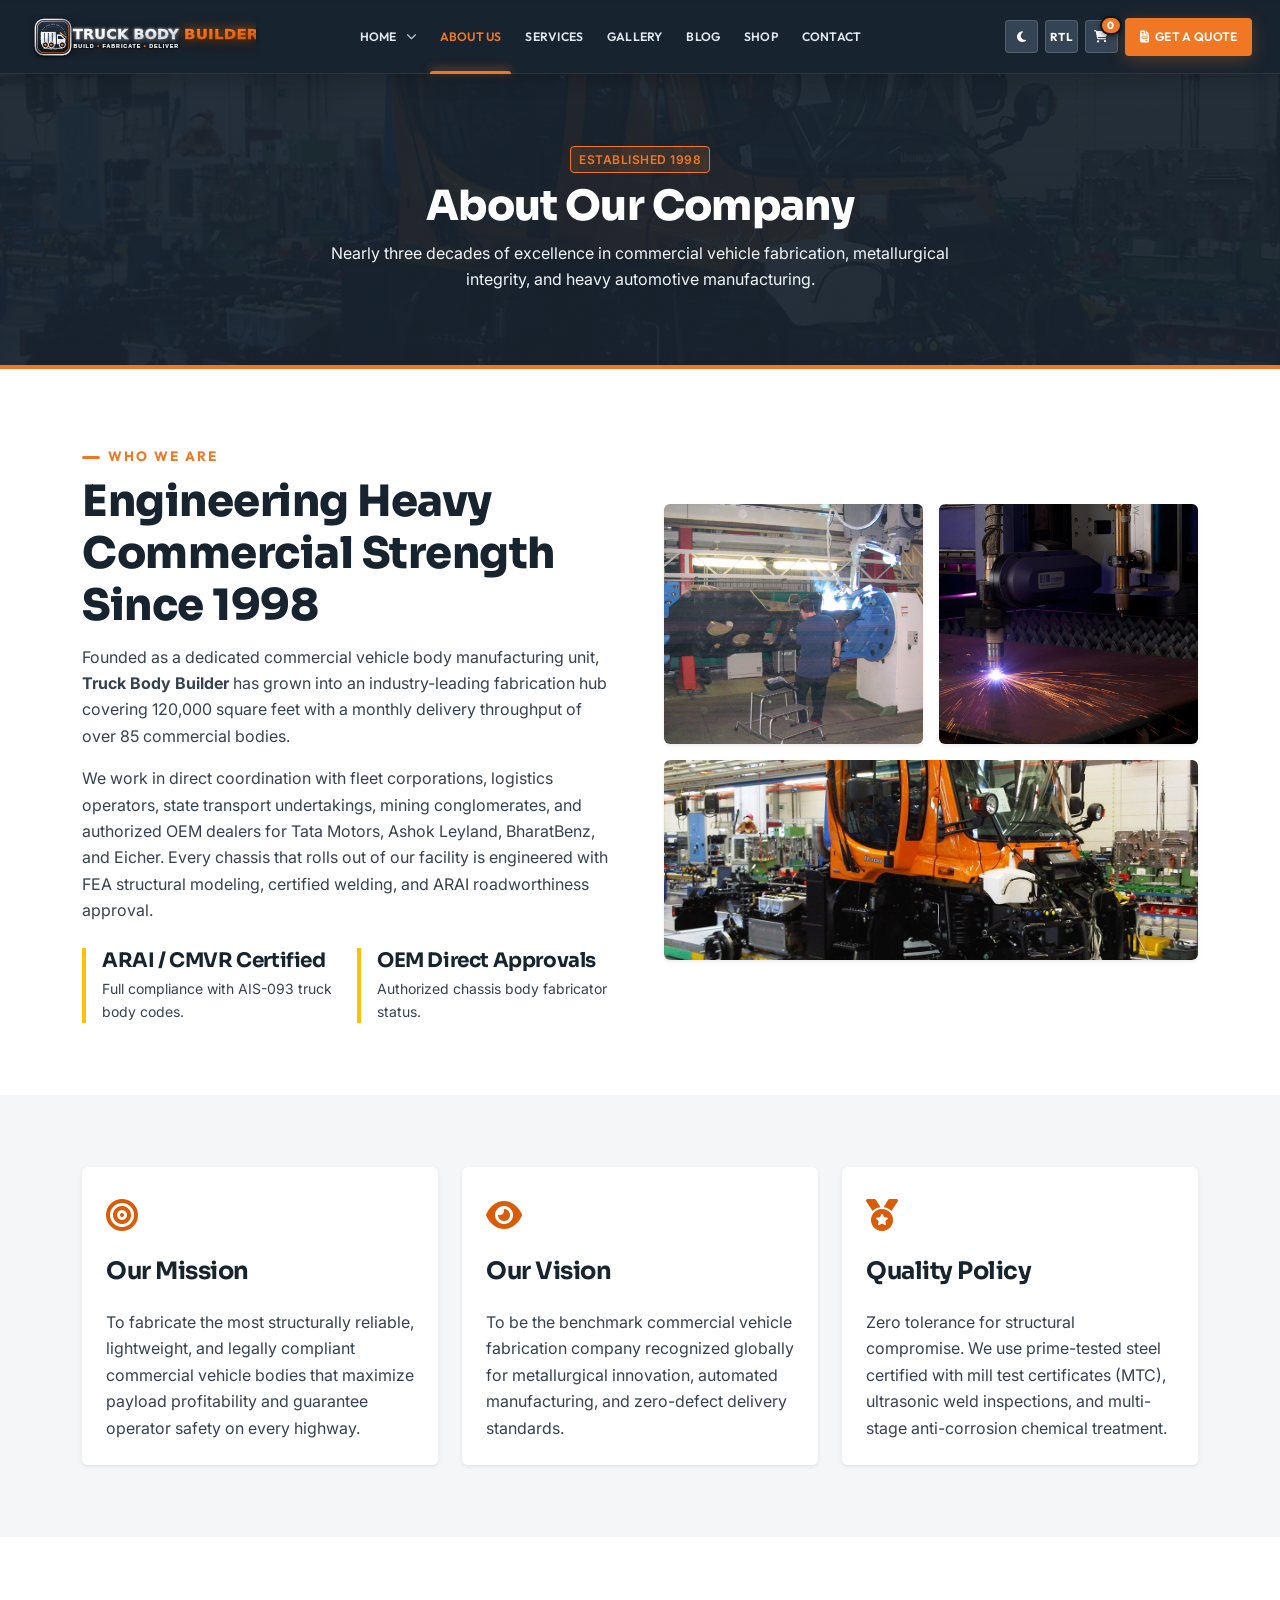
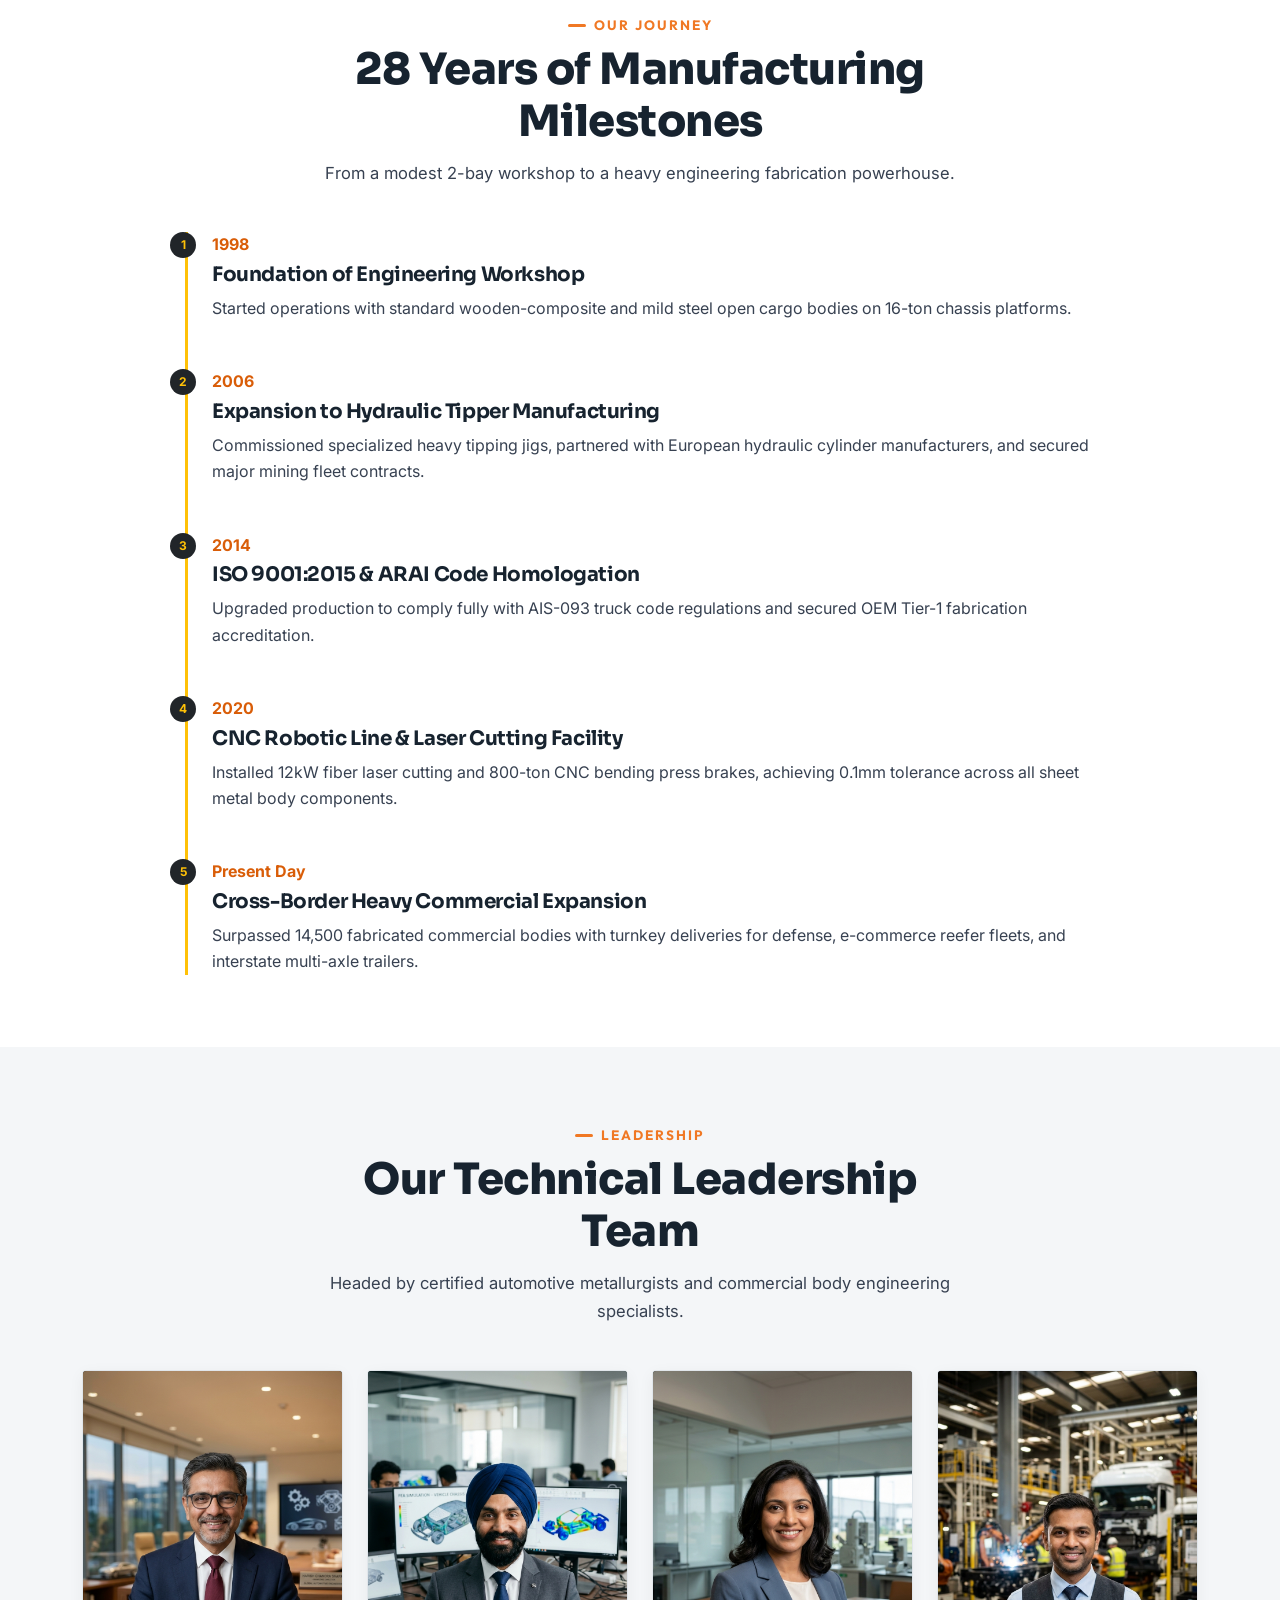
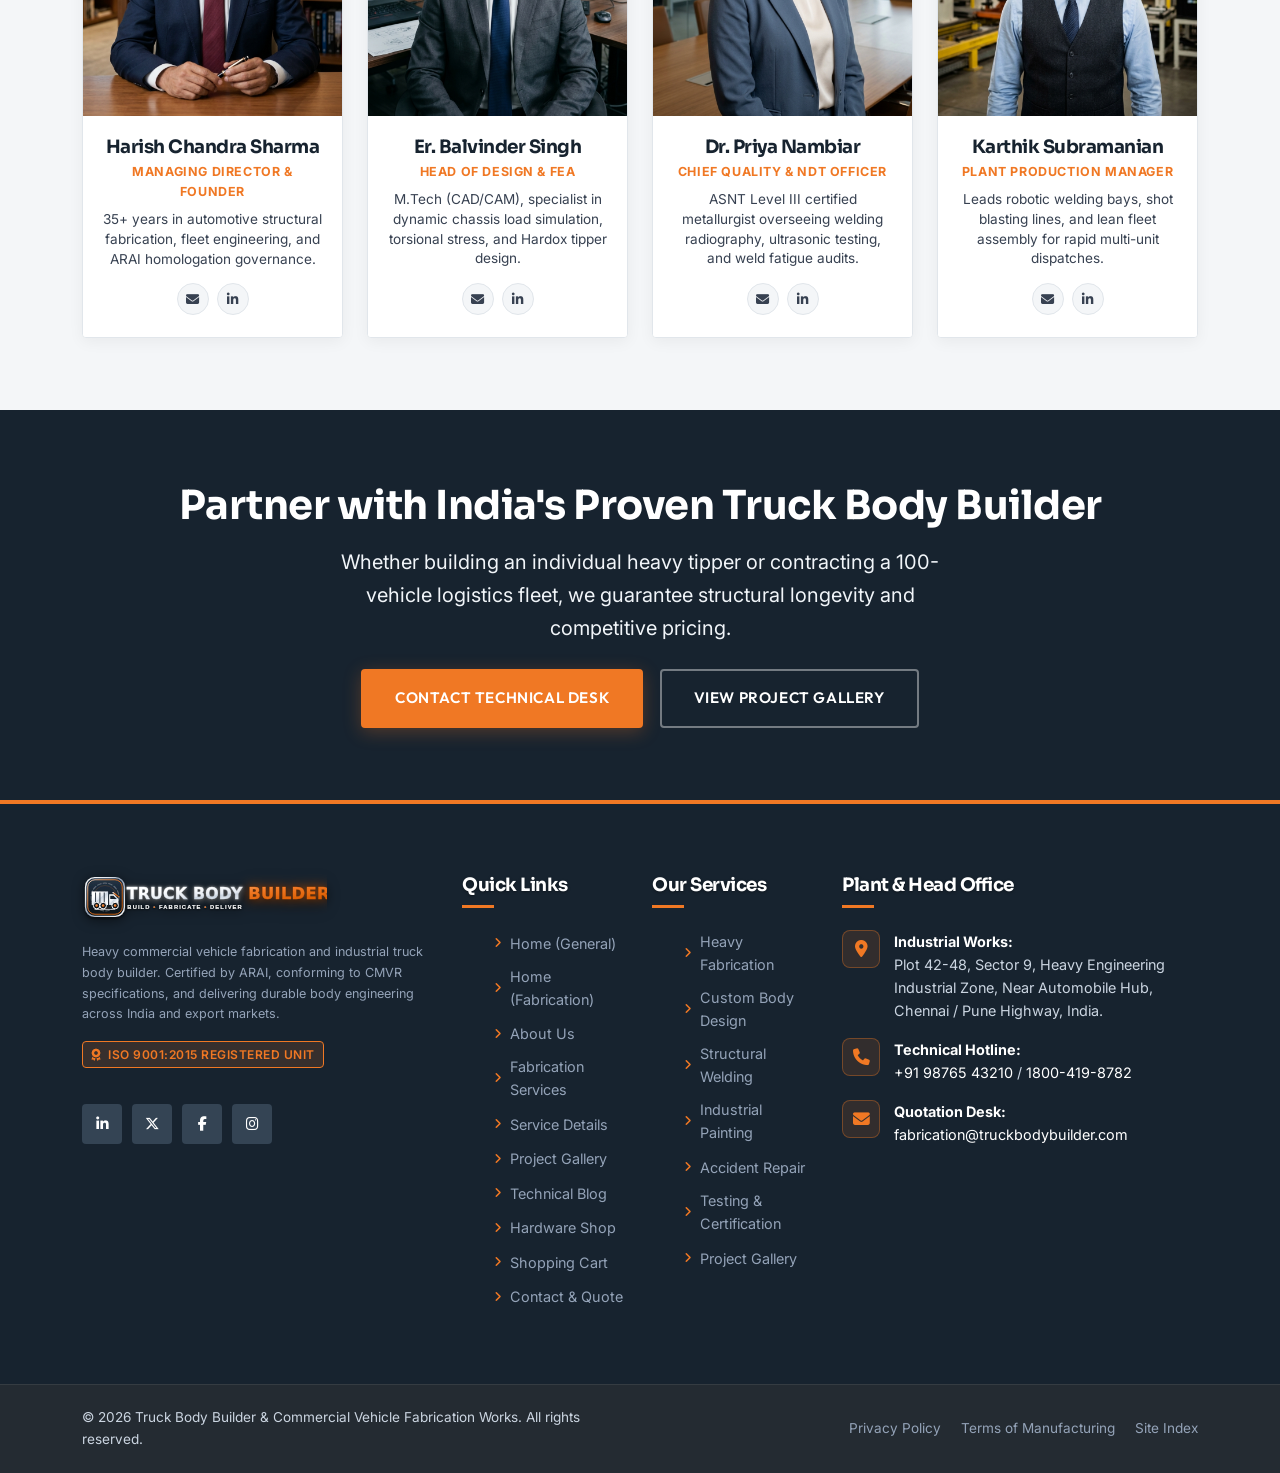
==== commit b782e55a: "Updated website" ====
--- a/about.html
+++ b/about.html
@@ -464,7 +464,7 @@
           </div>
           <div class="col-md-6 text-center text-md-end">
             <div class="footer-bottom-links">
-              <a href="about.html">Privacy Policy</a>
+              <a href="privacy-policy.html">Privacy Policy</a>
               <a href="services.html">Terms of Manufacturing</a>
               <a href="services.html">Site Index</a>
             </div>
--- a/assets/css/style.css
+++ b/assets/css/style.css
@@ -1968,7 +1968,8 @@
   width: 14px;
 }
 
-.spec-value {
+.hero-spec-panel .spec-value,
+.spec-row-item .spec-value {
   color: #FFFFFF;
   font-weight: 600;
   font-family: var(--font-display);
@@ -1976,8 +1977,21 @@
   letter-spacing: 0.2px;
 }
 
-.spec-value.text-orange {
+.hero-spec-panel .spec-value.text-orange,
+.spec-row-item .spec-value.text-orange {
   color: #FFA559 !important;
+}
+
+/* General Industrial Orange Text Utility */
+.text-orange {
+  color: #D95D08 !important;
+}
+
+/* Technical Specification Table Values (Light Mode High Contrast) */
+.table-spec-val {
+  color: #D95D08 !important;
+  font-weight: 700;
+  font-size: 0.95rem;
 }
 
 .spec-panel-footer {
@@ -3188,6 +3202,92 @@
    Blog & Article Styles
    ========================================================================== */
 
+/* Single Article Reader View (Equal Padding & Balanced Alignment) */
+.article-main-card {
+  background-color: var(--card-bg);
+  border: 1px solid var(--border-color);
+  border-radius: var(--radius-md, 8px);
+  box-shadow: var(--shadow-sm);
+  padding: 44px;
+  box-sizing: border-box;
+}
+
+@media (max-width: 991.98px) {
+  .article-main-card {
+    padding: 32px;
+  }
+}
+
+@media (max-width: 575.98px) {
+  .article-main-card {
+    padding: 20px;
+  }
+}
+
+/* Article Prose Typographic Balance */
+.article-prose {
+  font-size: 1.02rem;
+  line-height: 1.8;
+  color: var(--body-text);
+}
+
+.article-prose h2,
+.article-prose h3 {
+  margin-top: 36px;
+  margin-bottom: 16px;
+  font-weight: 700;
+}
+
+.article-prose p {
+  margin-bottom: 18px;
+}
+
+.article-prose .bg-light.border,
+.article-prose .border-start.border-4 {
+  padding: 24px !important;
+  margin-top: 28px !important;
+  margin-bottom: 28px !important;
+  border-radius: var(--radius-md, 8px) !important;
+}
+
+#articleImageCaption {
+  padding: 10px 16px !important;
+  font-size: 0.85rem;
+}
+
+/* Article Footer Row (Tags & Share) - Replaces .row to prevent negative-margin bleed */
+.article-footer-row {
+  display: flex;
+  flex-wrap: wrap;
+  align-items: center;
+  justify-content: space-between;
+  gap: 16px;
+  padding-top: 24px;
+  margin-top: 36px;
+  border-top: 1px solid var(--border-color);
+}
+
+/* Author Box inside Article with Equal Padding on All Sides */
+.article-author-box {
+  background-color: var(--light-bg);
+  border: 1px solid var(--border-color);
+  border-radius: var(--radius-md, 8px);
+  padding: 24px;
+  margin-top: 28px;
+  margin-bottom: 0;
+  display: flex;
+  align-items: center;
+  gap: 20px;
+}
+
+@media (max-width: 575.98px) {
+  .article-author-box {
+    flex-direction: column;
+    text-align: center;
+    padding: 20px;
+  }
+}
+
 .blog-card {
   background: var(--card-bg);
   border: 1px solid var(--border-color);
--- a/assets/css/dark-mode.css
+++ b/assets/css/dark-mode.css
@@ -188,22 +188,46 @@
   color: #FFFFFF !important;
 }
 
-.spec-panel-sub,
-[data-theme="dark"] .spec-panel-sub,
-[data-theme="light"] .spec-panel-sub {
-  color: #CBD5E1 !important;
-}
-
-.spec-label,
-[data-theme="dark"] .spec-label,
-[data-theme="light"] .spec-label {
-  color: #CBD5E1 !important;
-}
-
-.spec-value,
-[data-theme="dark"] .spec-value,
-[data-theme="light"] .spec-value {
-  color: #FFFFFF !important;
+.hero-spec-panel .spec-panel-sub,
+[data-theme="dark"] .hero-spec-panel .spec-panel-sub,
+[data-theme="light"] .hero-spec-panel .spec-panel-sub {
+  color: #CBD5E1 !important;
+}
+
+.hero-spec-panel .spec-label,
+[data-theme="dark"] .hero-spec-panel .spec-label,
+[data-theme="light"] .hero-spec-panel .spec-label {
+  color: #CBD5E1 !important;
+}
+
+.hero-spec-panel .spec-value,
+[data-theme="dark"] .hero-spec-panel .spec-value,
+[data-theme="light"] .hero-spec-panel .spec-value {
+  color: #FFFFFF !important;
+}
+
+/* Specification Table Middle Column Contrast in Light Mode - High legibility orange */
+.table-spec-val,
+.table .table-spec-val,
+.table td .table-spec-val,
+.table .spec-value,
+.table td .spec-value,
+[data-theme="light"] .table-spec-val,
+[data-theme="light"] .table .table-spec-val,
+[data-theme="light"] .table td .table-spec-val,
+[data-theme="light"] .table .spec-value,
+[data-theme="light"] .table td .spec-value,
+[data-theme="light"] #serviceSpecsBody td .table-spec-val,
+[data-theme="light"] #serviceSpecsBody td .spec-value,
+[data-theme="light"] #serviceSpecsBody td .text-orange,
+:root:not([data-theme="dark"]) .table-spec-val,
+:root:not([data-theme="dark"]) .table .table-spec-val,
+:root:not([data-theme="dark"]) .table td .table-spec-val,
+:root:not([data-theme="dark"]) .table .spec-value,
+:root:not([data-theme="dark"]) .table td .spec-value,
+:root:not([data-theme="dark"]) #serviceSpecsBody td .table-spec-val,
+:root:not([data-theme="dark"]) #serviceSpecsBody td .spec-value {
+  color: #D95D08 !important;
 }
 
 /* In Dark Mode, Backgrounds with .bg-white MUST turn Dark to Prevent White-on-White */
@@ -237,9 +261,21 @@
   color: #F8FAFC !important;
 }
 
+[data-theme="dark"] .text-secondary {
+  color: #94A3B8 !important;
+}
+
 [data-theme="dark"] .text-muted,
 [data-theme="dark"] small.text-muted {
   color: #94A3B8 !important;
+}
+
+[data-theme="dark"] .text-orange,
+[data-theme="dark"] .text-orange.fw-bold,
+[data-theme="dark"] .fw-bold.text-orange,
+[data-theme="dark"] strong.text-orange,
+[data-theme="dark"] span.text-orange {
+  color: #FF8A3D !important;
 }
 
 /* Header & Navigation in Dark Mode */
@@ -531,20 +567,157 @@
   border-color: #273646 !important;
 }
 
-/* Table in Dark Mode */
+/* Table & Technical Specifications in Dark Mode (High Contrast & WCAG AAA) */
 [data-theme="dark"] .table {
+  --bs-table-color: #CBD5E1;
+  --bs-table-bg: #141f2b;
+  --bs-table-border-color: #273646;
+  --bs-table-striped-bg: #1a2735;
+  --bs-table-striped-color: #E2E8F0;
+  --bs-table-active-bg: #223244;
+  --bs-table-active-color: #FFFFFF;
+  --bs-table-hover-bg: #1f2e3e;
+  --bs-table-hover-color: #FFFFFF;
+  color: #CBD5E1 !important;
+  border-color: #273646 !important;
+  background-color: #141f2b !important;
+}
+
+/* Ensure ALL cells inside dark mode tables default to dark background */
+[data-theme="dark"] .table > :not(caption) > * > * {
+  background-color: #141f2b;
   color: #CBD5E1;
-  border-color: #273646;
-}
-
+  border-color: #273646 !important;
+  box-shadow: none !important;
+}
+
+/* Table Headers in Dark Mode */
+[data-theme="dark"] .table thead,
+[data-theme="dark"] .table thead th,
+[data-theme="dark"] .table thead tr,
+[data-theme="dark"] .table-dark,
+[data-theme="dark"] thead.table-dark,
+[data-theme="dark"] thead.table-dark th,
+[data-theme="dark"] .table thead.table-dark > tr > th,
+[data-theme="dark"] .article-prose thead,
+[data-theme="dark"] .article-prose thead th {
+  background-color: #0d151d !important;
+  color: #F8FAFC !important;
+  border-color: #273646 !important;
+}
+
+/* Alternating Striped Rows - Resolves White Row Glitch */
 [data-theme="dark"] .table-striped > tbody > tr:nth-of-type(odd) > * {
-  background-color: rgba(255, 255, 255, 0.03);
-  color: #CBD5E1;
-}
-
-[data-theme="dark"] .table-warning {
-  background-color: rgba(240, 120, 36, 0.2) !important;
+  background-color: #141f2b !important;
+  color: #CBD5E1 !important;
+  box-shadow: none !important;
+}
+
+[data-theme="dark"] .table-striped > tbody > tr:nth-of-type(even) > * {
+  background-color: #192533 !important;
+  color: #E2E8F0 !important;
+  box-shadow: none !important;
+}
+
+/* Row Hover State in Dark Mode */
+[data-theme="dark"] .table-hover > tbody > tr:hover > * {
+  background-color: #223244 !important;
+  color: #FFFFFF !important;
+}
+
+/* Table Borders in Dark Mode */
+[data-theme="dark"] .table-bordered,
+[data-theme="dark"] .table-bordered th,
+[data-theme="dark"] .table-bordered td,
+[data-theme="dark"] .table-bordered > :not(caption) > * > * {
+  border-color: #273646 !important;
+}
+
+/* Specification Titles / First Column in Dark Mode */
+[data-theme="dark"] .table td strong,
+[data-theme="dark"] .table th strong,
+[data-theme="dark"] .table .text-dark,
+[data-theme="dark"] .table td .text-dark,
+[data-theme="dark"] .table .spec-title,
+[data-theme="dark"] #serviceSpecsBody td strong {
   color: #F8FAFC !important;
+}
+
+/* Industrial Orange Specification Highlights - Protected against generic .fw-bold overrides */
+[data-theme="dark"] .table .text-orange,
+[data-theme="dark"] .table td .text-orange,
+[data-theme="dark"] .table .spec-value,
+[data-theme="dark"] .table td .spec-value,
+[data-theme="dark"] .table .table-spec-val,
+[data-theme="dark"] .table td .table-spec-val,
+[data-theme="dark"] #serviceSpecsBody td .table-spec-val,
+[data-theme="dark"] #serviceSpecsBody td .spec-value,
+[data-theme="dark"] #serviceSpecsBody td span[style*="--industrial-orange"],
+[data-theme="dark"] #serviceSpecsBody td [style*="color: var(--industrial-orange)"],
+[data-theme="dark"] #serviceSpecsBody td .fw-bold[style*="color: var(--industrial-orange)"],
+[data-theme="dark"] .table [style*="--industrial-orange"],
+[data-theme="dark"] .table td [style*="--industrial-orange"],
+[data-theme="dark"] .table .fw-bold[style*="--industrial-orange"],
+[data-theme="dark"] .table td .fw-bold[style*="--industrial-orange"],
+[data-theme="dark"] .table [style*="color: #F07824"],
+[data-theme="dark"] .table [style*="color:#F07824"],
+[data-theme="dark"] .table [style*="color: #f07824"],
+[data-theme="dark"] .table [style*="color:#f07824"],
+[data-theme="dark"] .table [style*="color: #D95D08"],
+[data-theme="dark"] .table [style*="color:#D95D08"],
+[data-theme="dark"] .table [style*="color: #d95d08"],
+[data-theme="dark"] .table [style*="color:#d95d08"] {
+  color: #FF8A3D !important;
+  text-shadow: 0 0 1px rgba(255, 138, 61, 0.35);
+}
+
+/* Secondary & Muted Spec Benchmarks (Column 3) */
+[data-theme="dark"] .table .text-secondary,
+[data-theme="dark"] .table td .text-secondary,
+[data-theme="dark"] .table .text-muted,
+[data-theme="dark"] .table td .text-muted,
+[data-theme="dark"] .table .spec-material,
+[data-theme="dark"] #serviceSpecsBody td .text-secondary {
+  color: #94A3B8 !important;
+}
+
+/* Contextual Rows in Dark Mode (e.g. Hardox 450 .table-warning) */
+[data-theme="dark"] .table-warning,
+[data-theme="dark"] .table-warning > th,
+[data-theme="dark"] .table-warning > td,
+[data-theme="dark"] .table > tbody > tr.table-warning > *,
+[data-theme="dark"] .article-prose .table-warning > td {
+  background-color: rgba(240, 120, 36, 0.16) !important;
+  color: #F8FAFC !important;
+  border-color: rgba(240, 120, 36, 0.35) !important;
+  box-shadow: none !important;
+}
+
+[data-theme="dark"] .table-warning strong,
+[data-theme="dark"] .table-warning b,
+[data-theme="dark"] .table > tbody > tr.table-warning strong,
+[data-theme="dark"] .article-prose .table-warning strong {
+  color: #FFA559 !important;
+}
+
+[data-theme="dark"] .table-info,
+[data-theme="dark"] .table-info > th,
+[data-theme="dark"] .table-info > td,
+[data-theme="dark"] .table > tbody > tr.table-info > * {
+  background-color: rgba(14, 165, 233, 0.16) !important;
+  color: #F8FAFC !important;
+  border-color: rgba(14, 165, 233, 0.35) !important;
+  box-shadow: none !important;
+}
+
+[data-theme="dark"] .table-success,
+[data-theme="dark"] .table-success > th,
+[data-theme="dark"] .table-success > td,
+[data-theme="dark"] .table > tbody > tr.table-success > * {
+  background-color: rgba(34, 197, 94, 0.16) !important;
+  color: #F8FAFC !important;
+  border-color: rgba(34, 197, 94, 0.35) !important;
+  box-shadow: none !important;
 }
 
 /* Stat Boxes & Technical Metrics in Dark Mode */
@@ -1069,7 +1242,22 @@
   color: #FFFFFF !important;
 }
 
-/* 6. Blog Details Dynamic Article Prose in Dark Mode */
+/* 6. Blog Details Dynamic Article Prose & Layout in Dark Mode */
+[data-theme="dark"] .article-main-card {
+  background-color: #18222d !important;
+  border-color: #273646 !important;
+  color: var(--body-text);
+}
+
+[data-theme="dark"] .article-author-box {
+  background-color: #121921 !important;
+  border-color: #273646 !important;
+}
+
+[data-theme="dark"] .article-footer-row {
+  border-top-color: #273646 !important;
+}
+
 [data-theme="dark"] #articleBody,
 [data-theme="dark"] .article-prose {
   color: #CBD5E1 !important;
@@ -1095,16 +1283,29 @@
 [data-theme="dark"] .article-prose table {
   color: #CBD5E1 !important;
   border-color: #27374a !important;
-}
-
-[data-theme="dark"] .article-prose thead {
-  background-color: #111a24 !important;
-  color: #FFFFFF !important;
+  background-color: #141f2b !important;
+}
+
+[data-theme="dark"] .article-prose thead,
+[data-theme="dark"] .article-prose thead th {
+  background-color: #0d151d !important;
+  color: #FFFFFF !important;
+  border-color: #27374a !important;
 }
 
 [data-theme="dark"] .article-prose td,
 [data-theme="dark"] .article-prose th {
   border-color: #27374a !important;
+}
+
+[data-theme="dark"] .article-prose tbody tr:nth-of-type(odd) > * {
+  background-color: #141f2b !important;
+  color: #CBD5E1 !important;
+}
+
+[data-theme="dark"] .article-prose tbody tr:nth-of-type(even) > * {
+  background-color: #192533 !important;
+  color: #E2E8F0 !important;
 }
 
 [data-theme="dark"] #articleMetaRow span {
